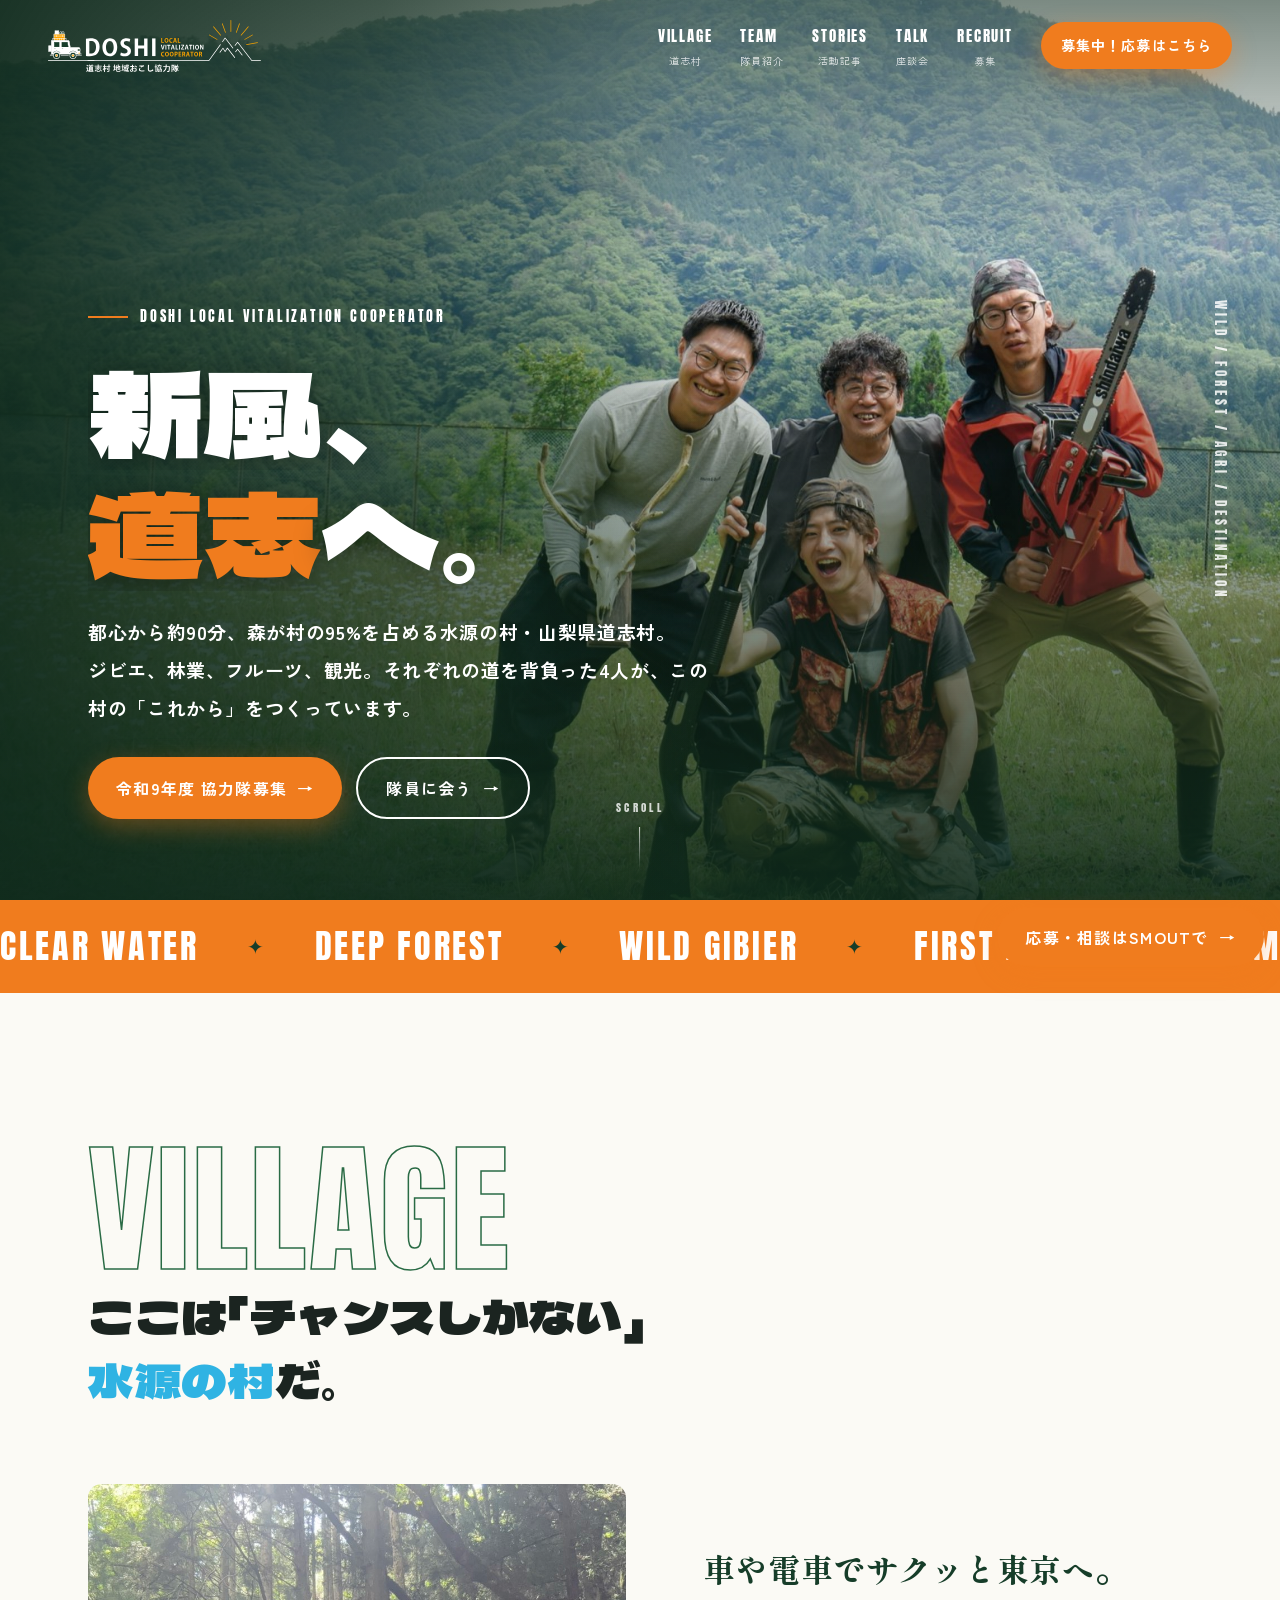
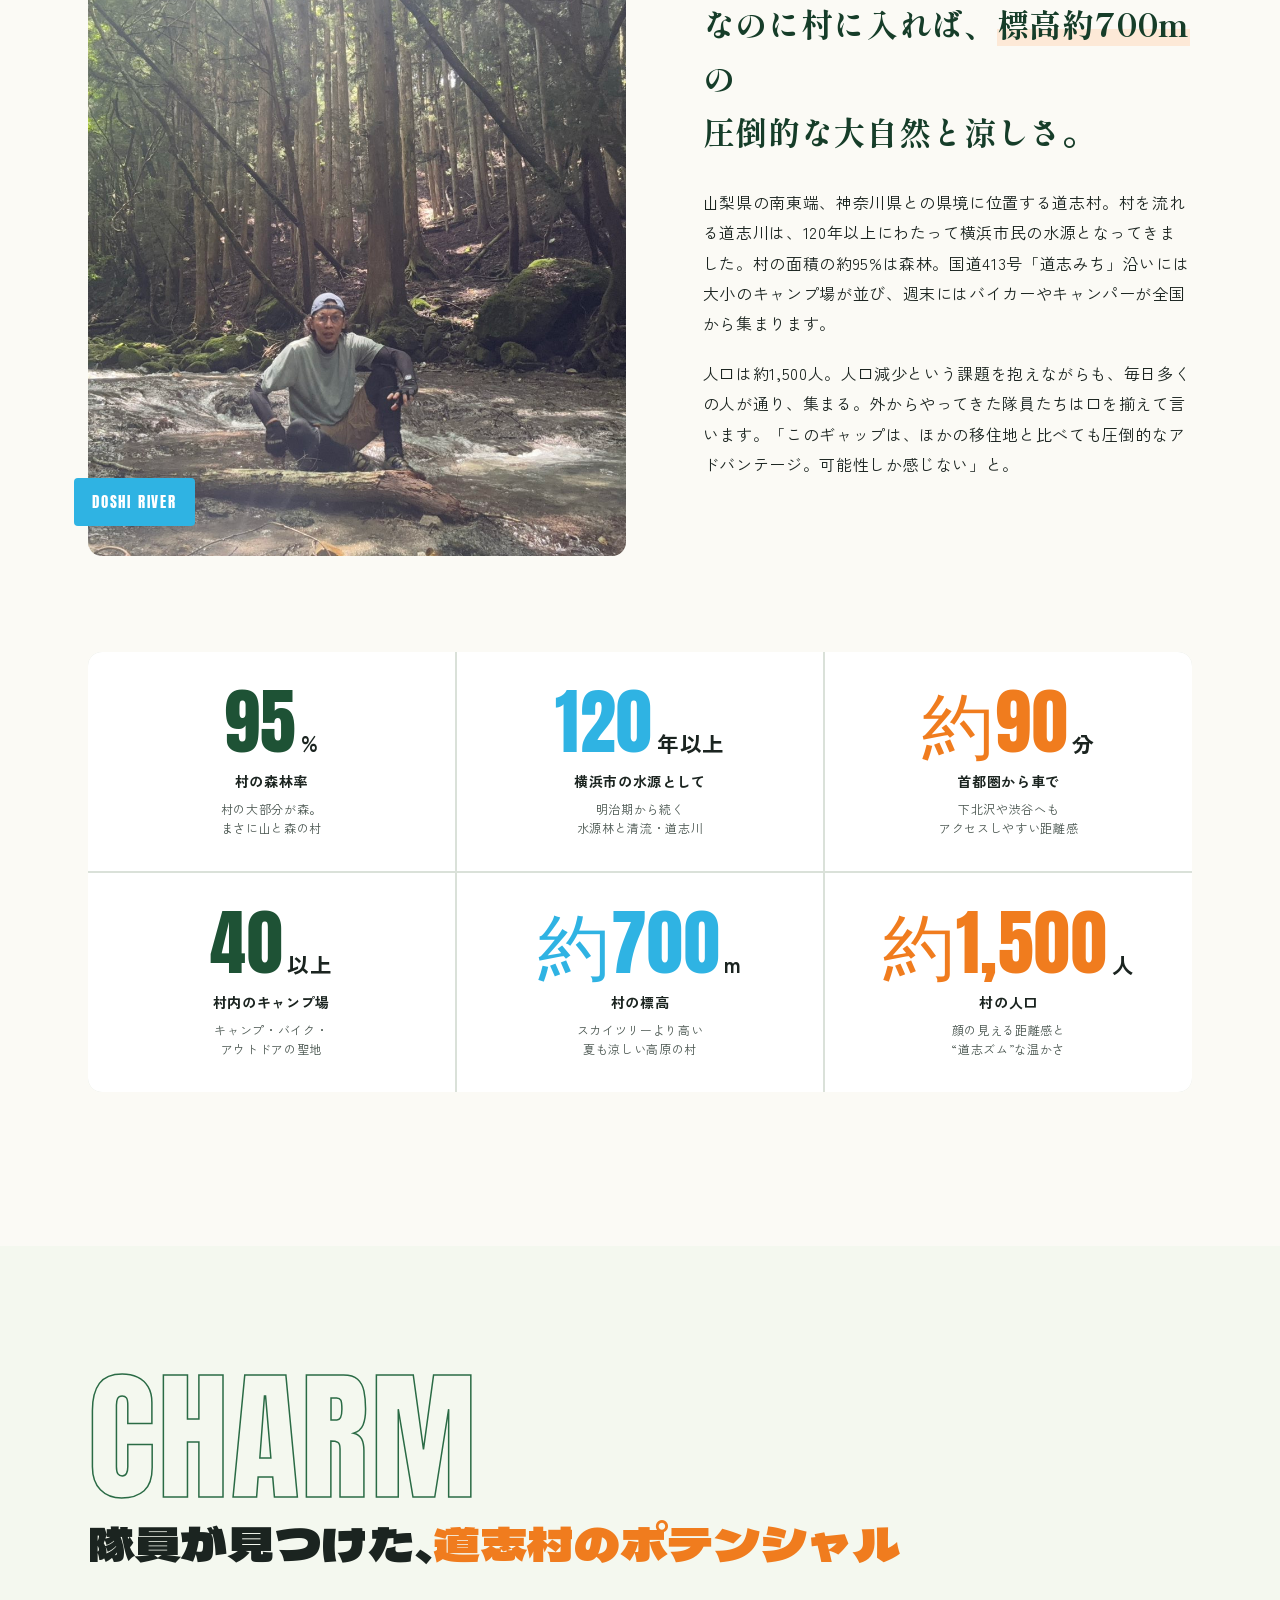
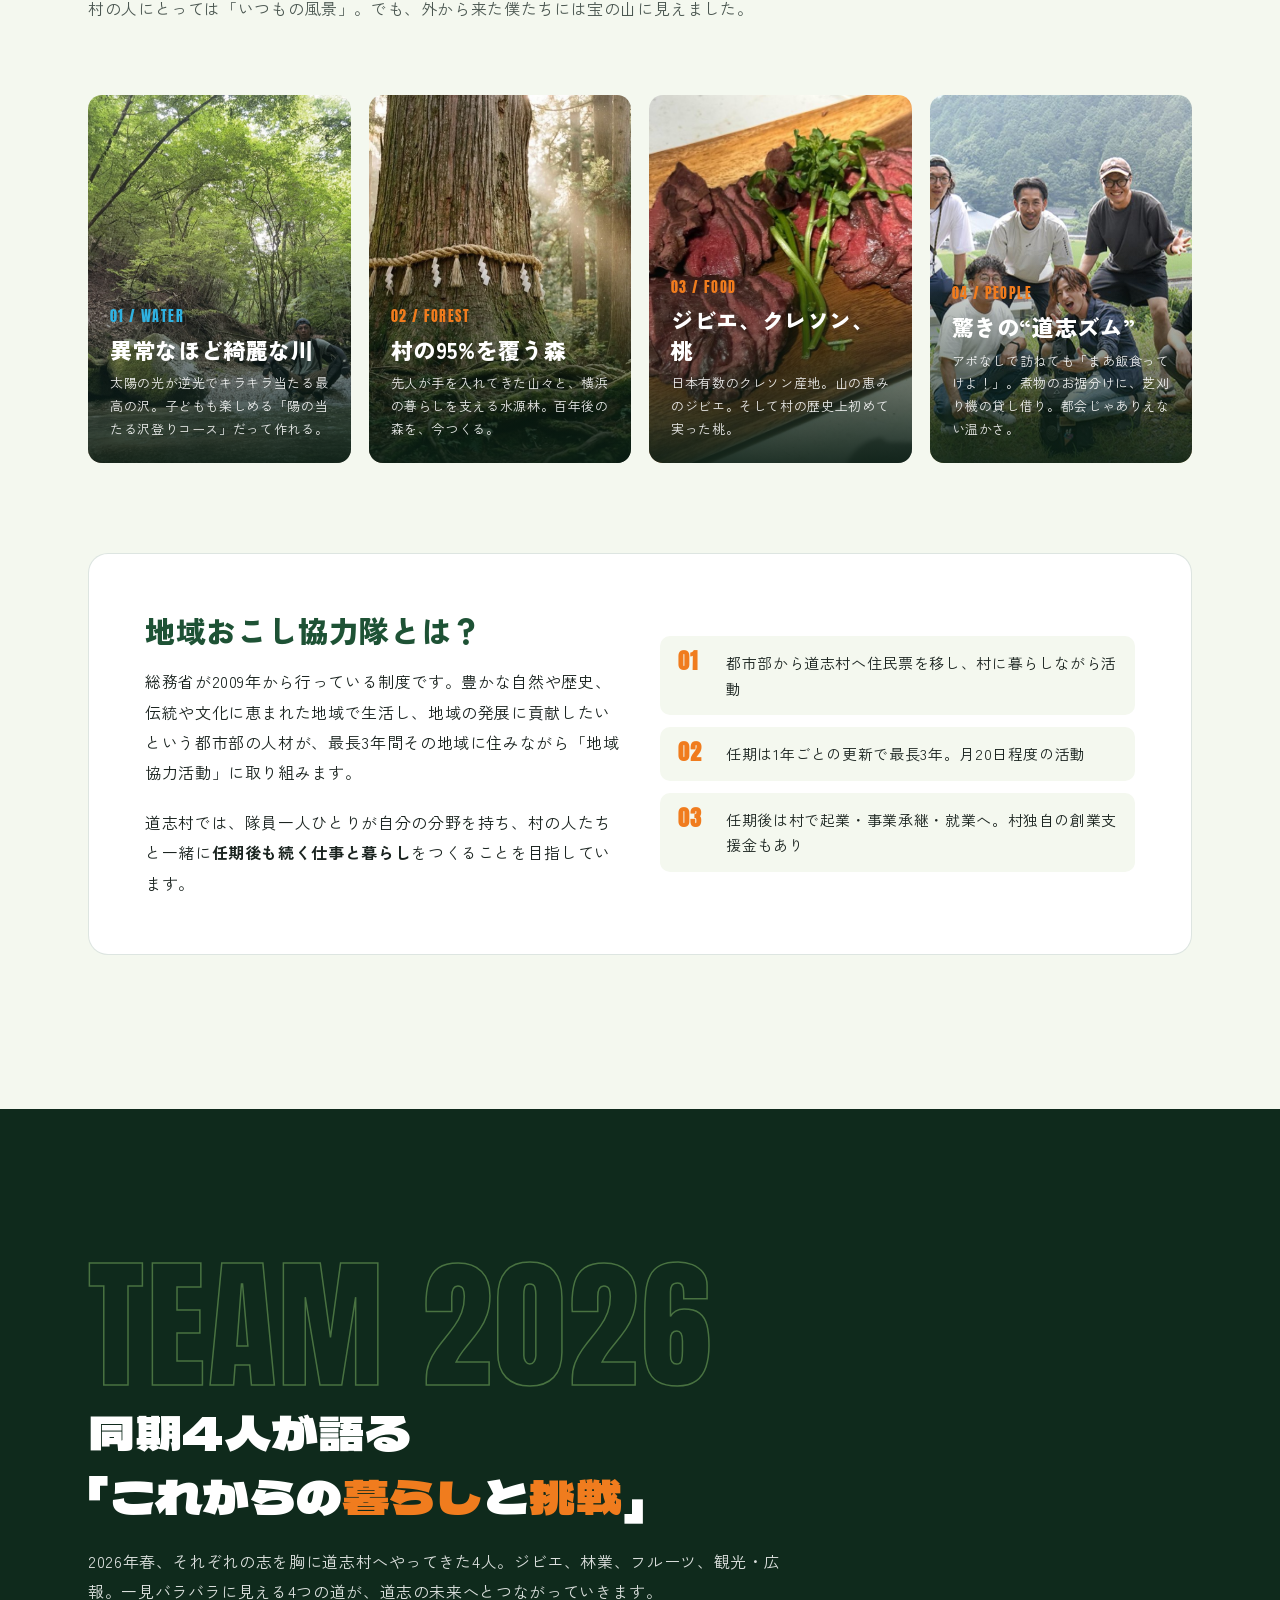
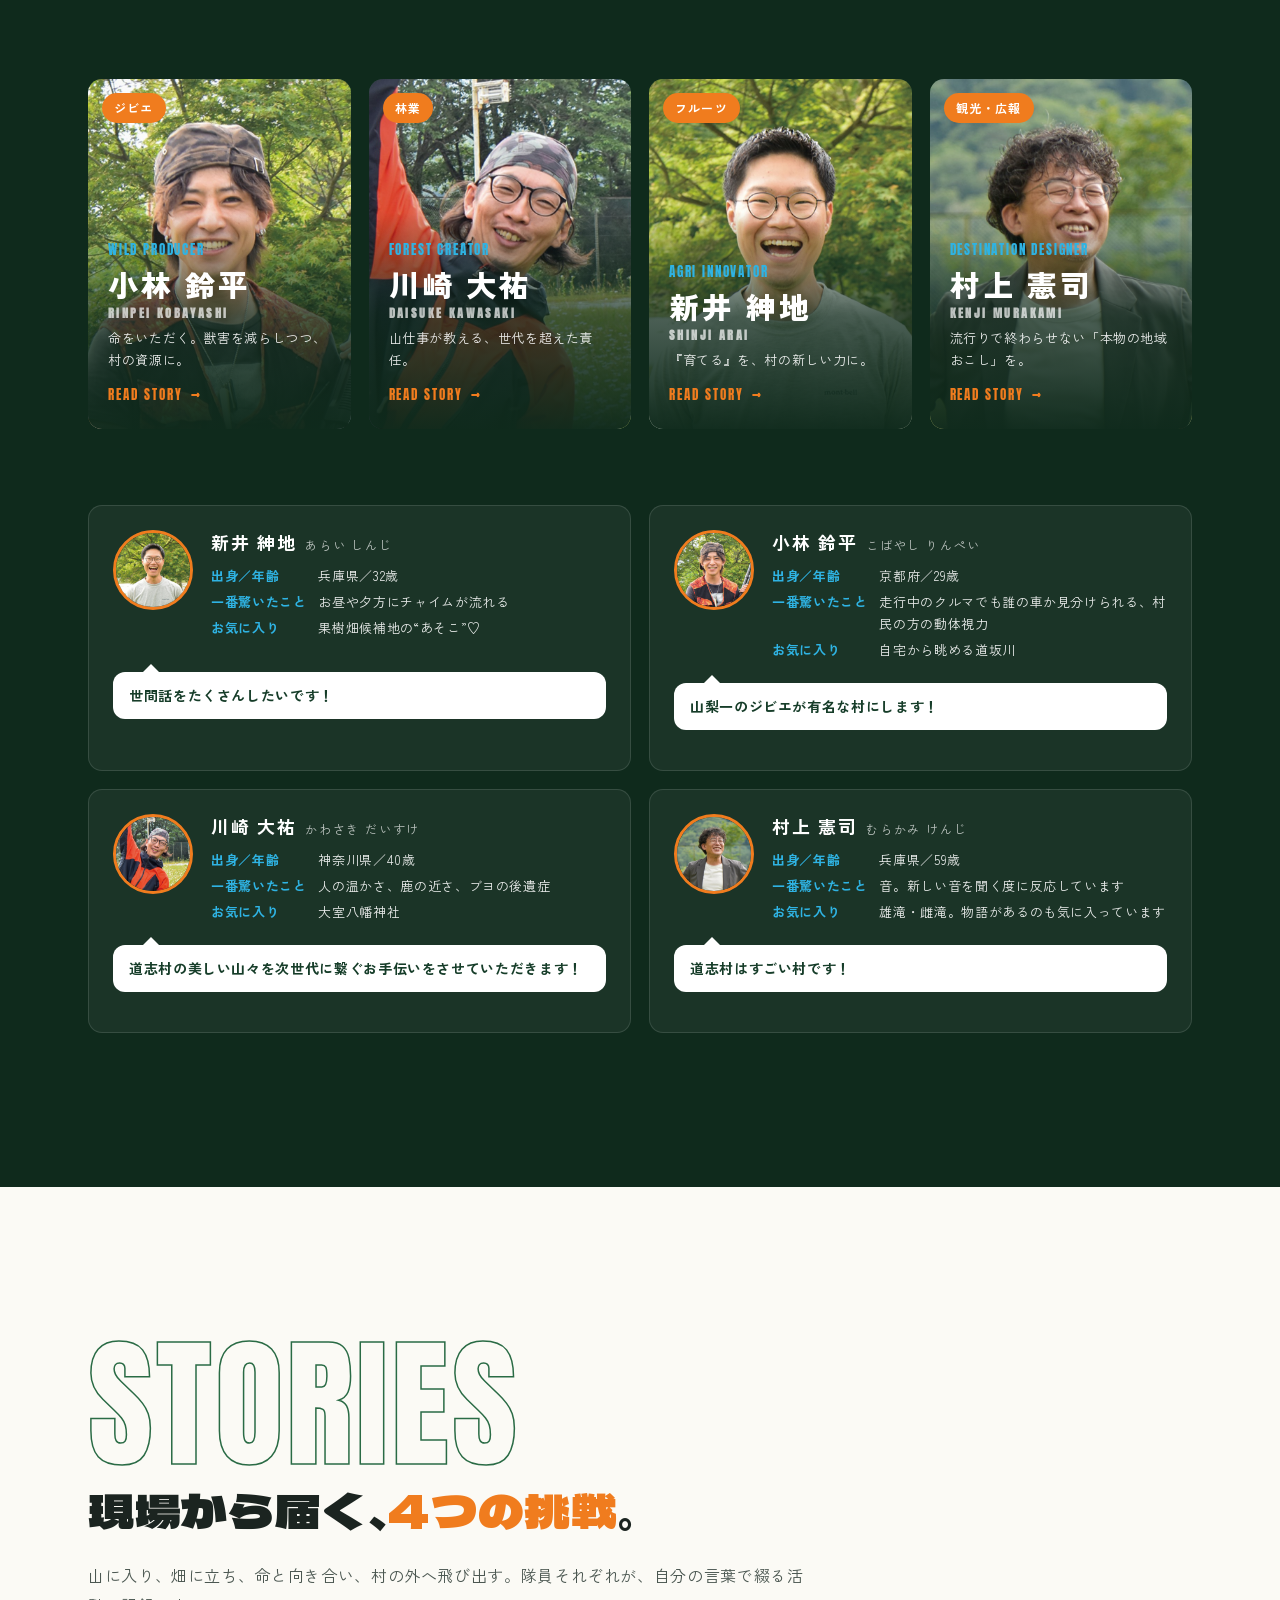
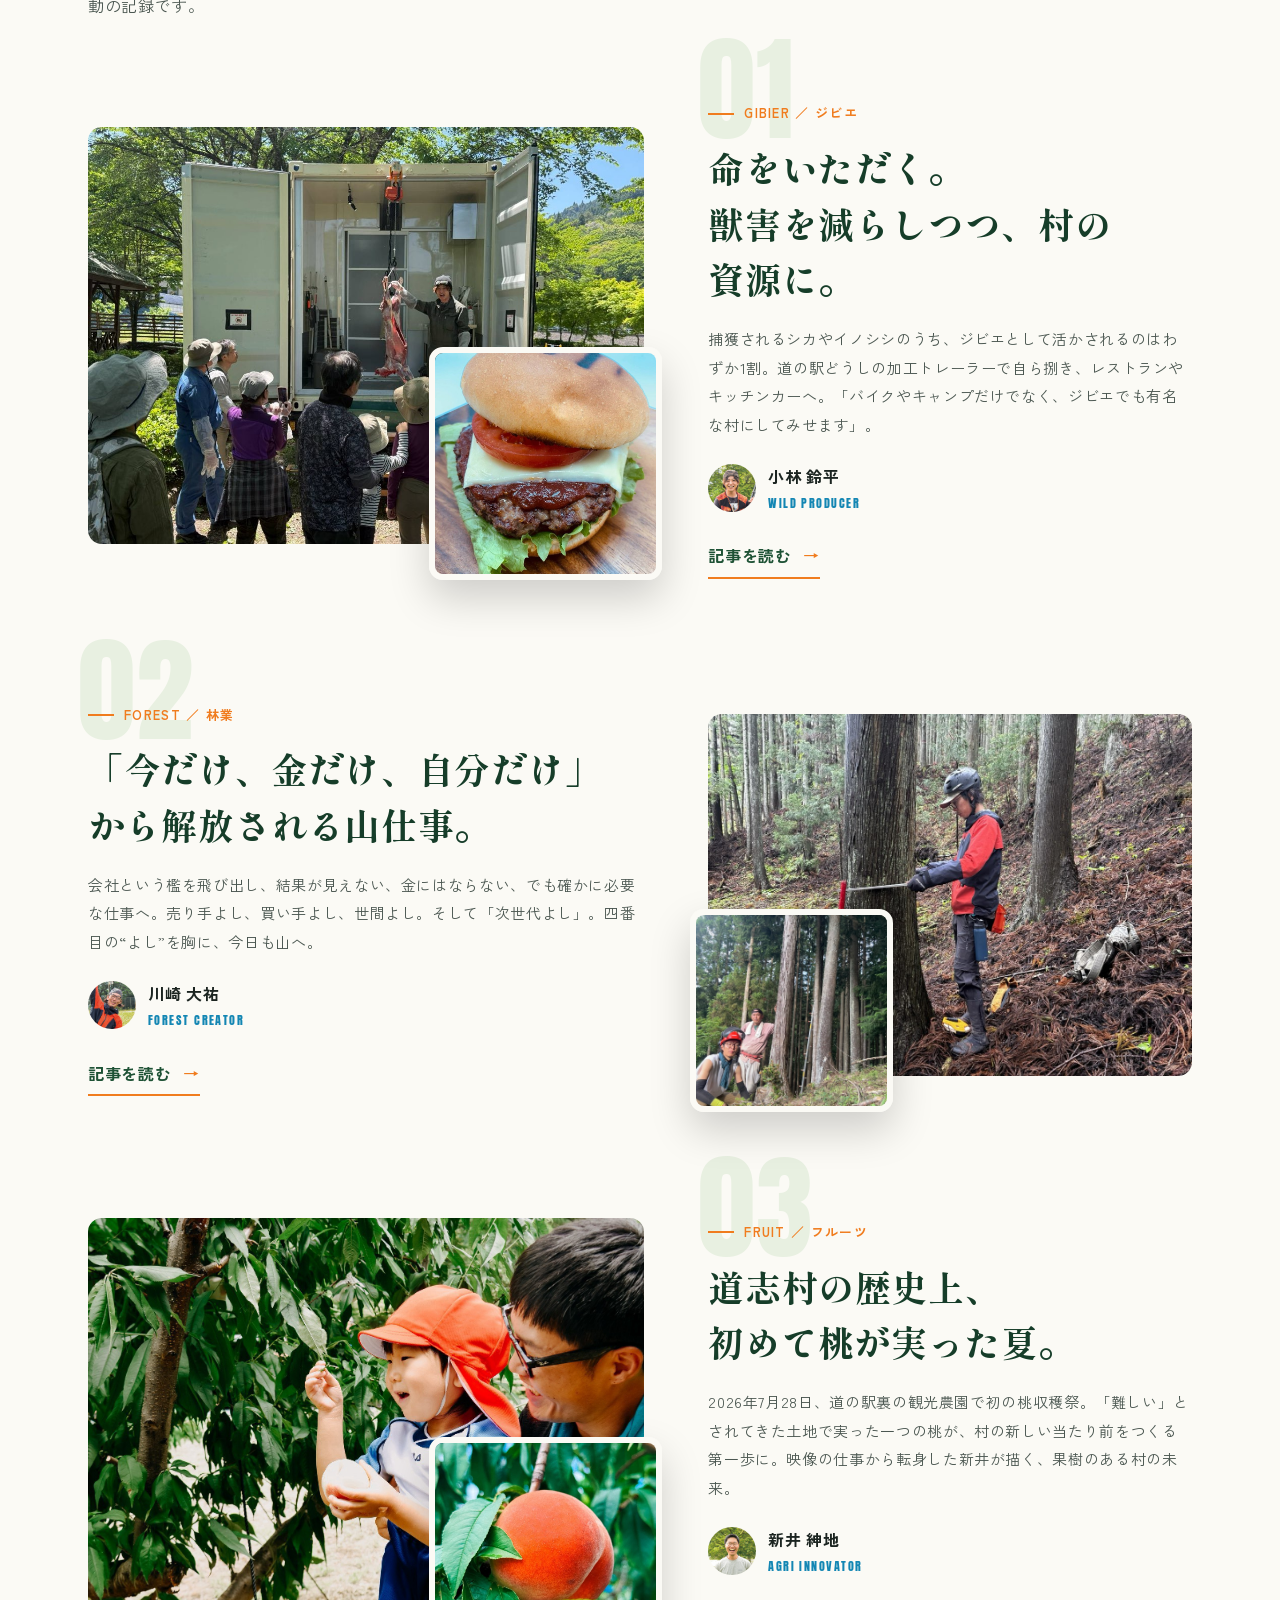
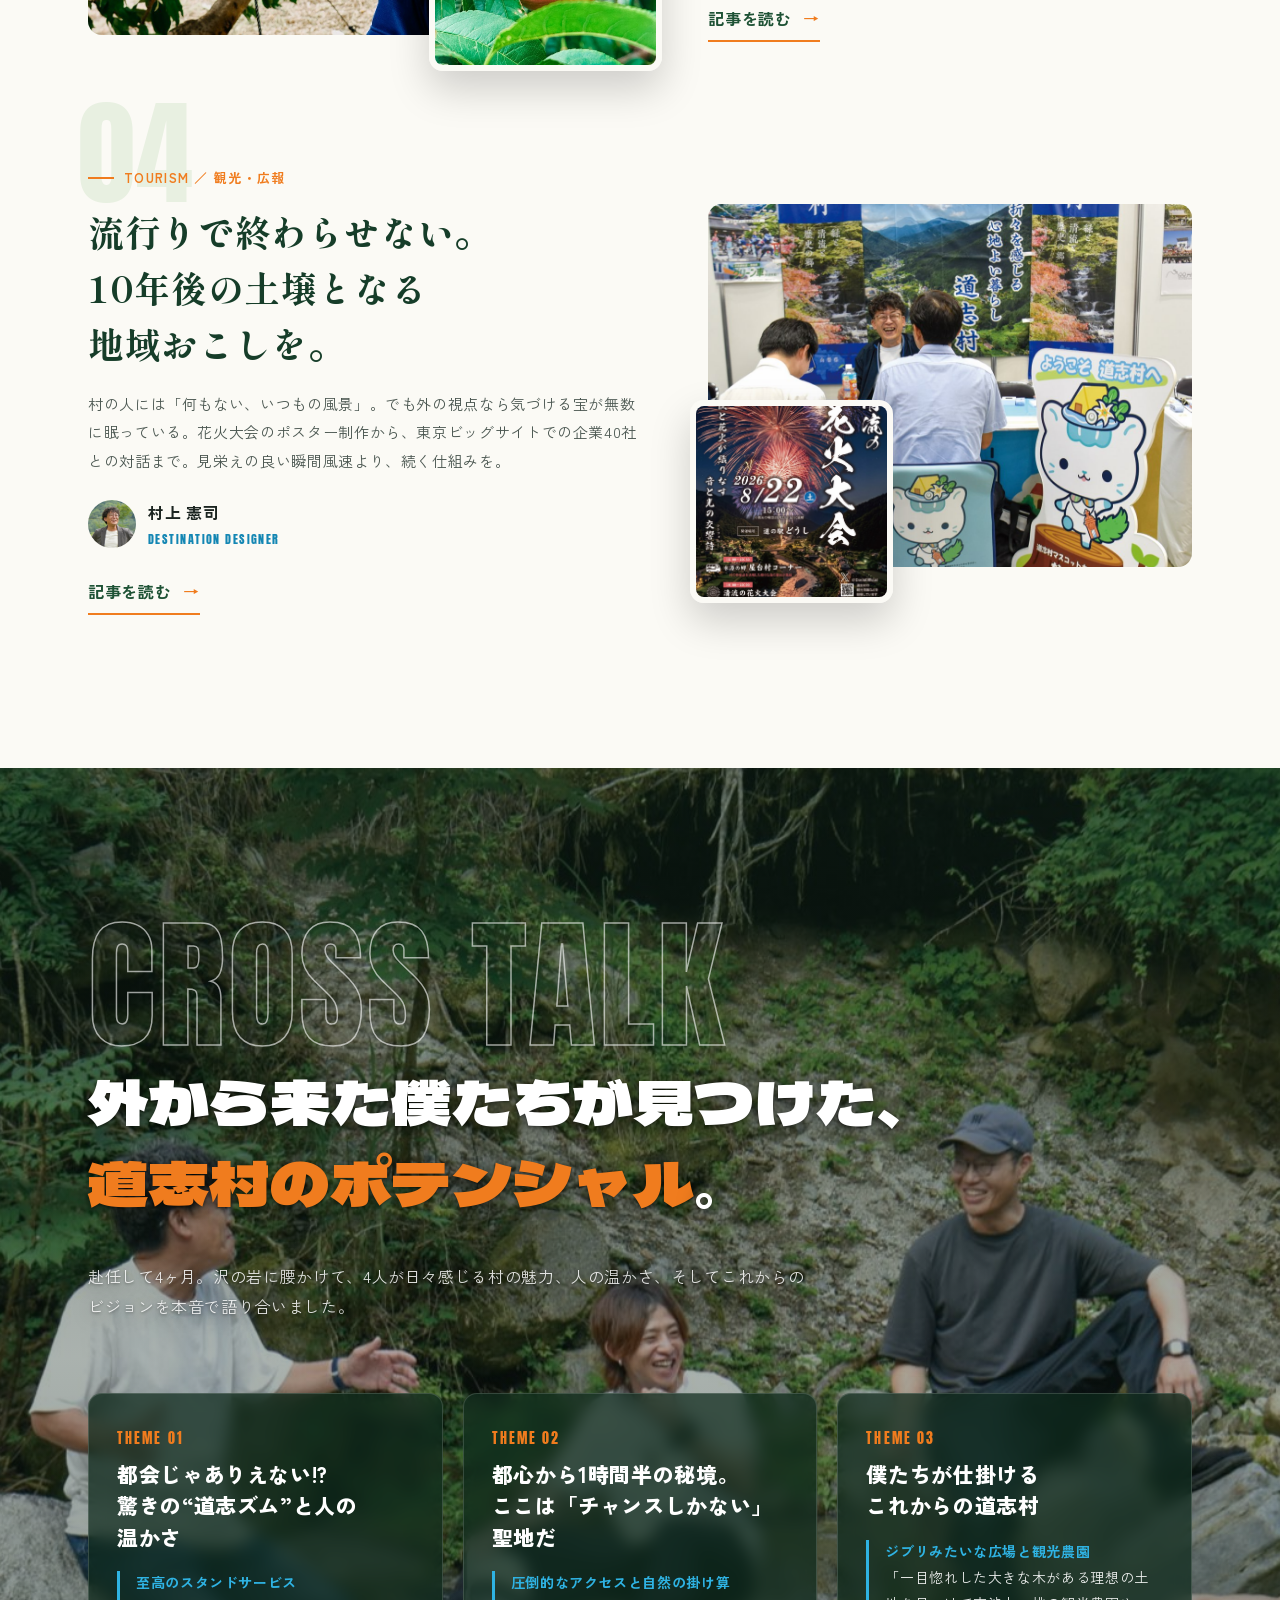
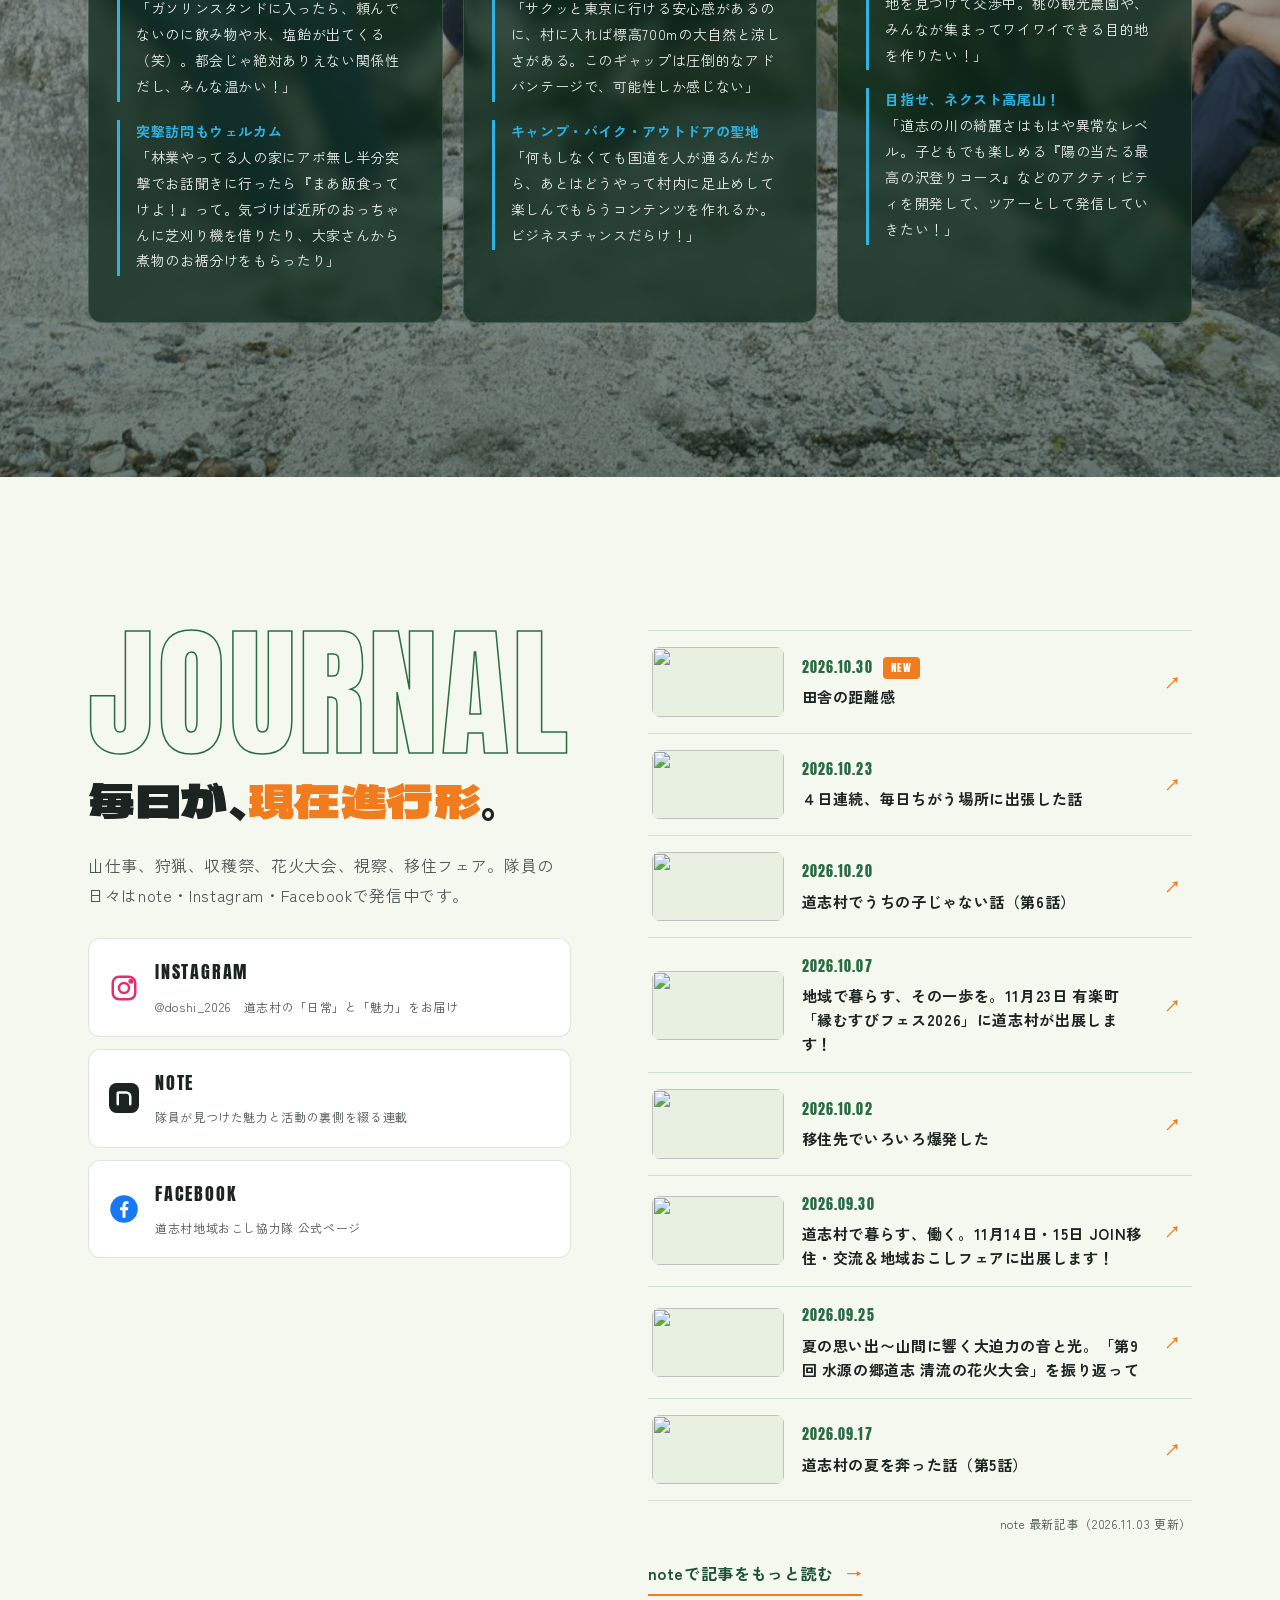
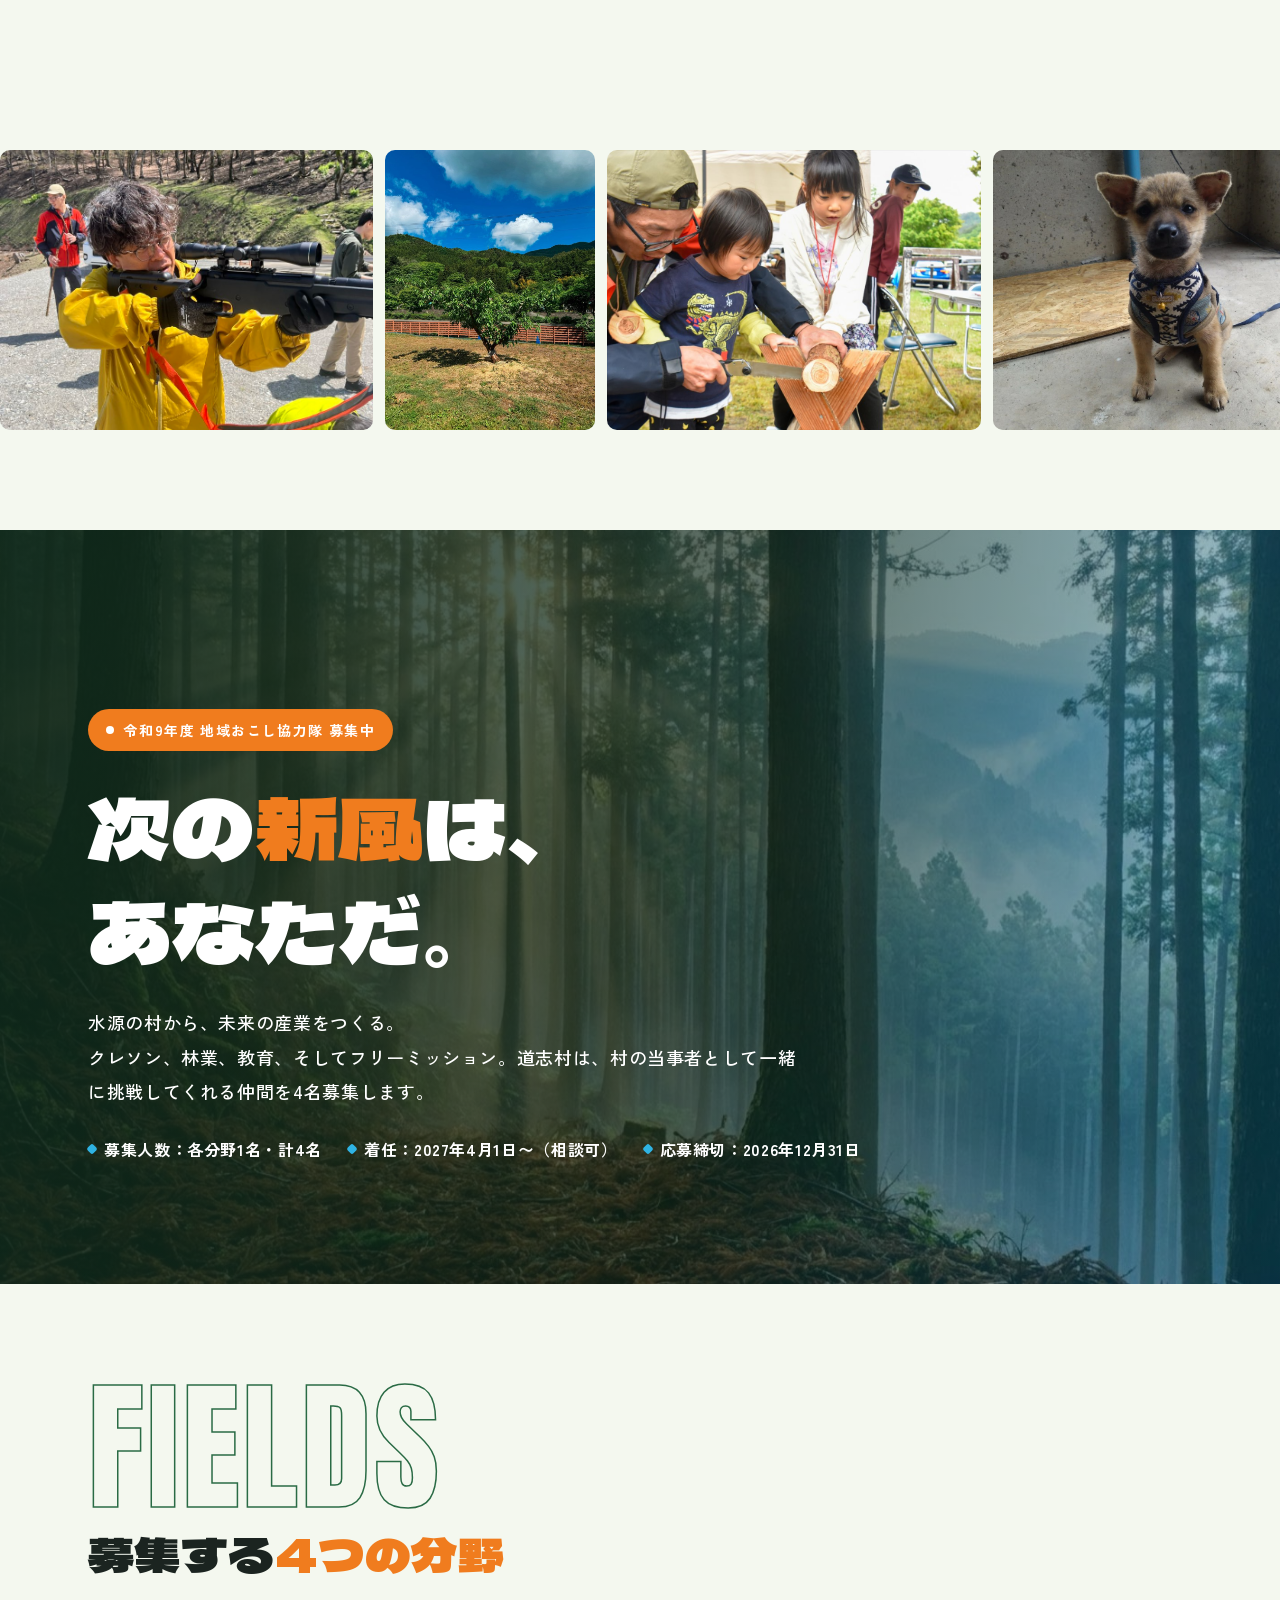
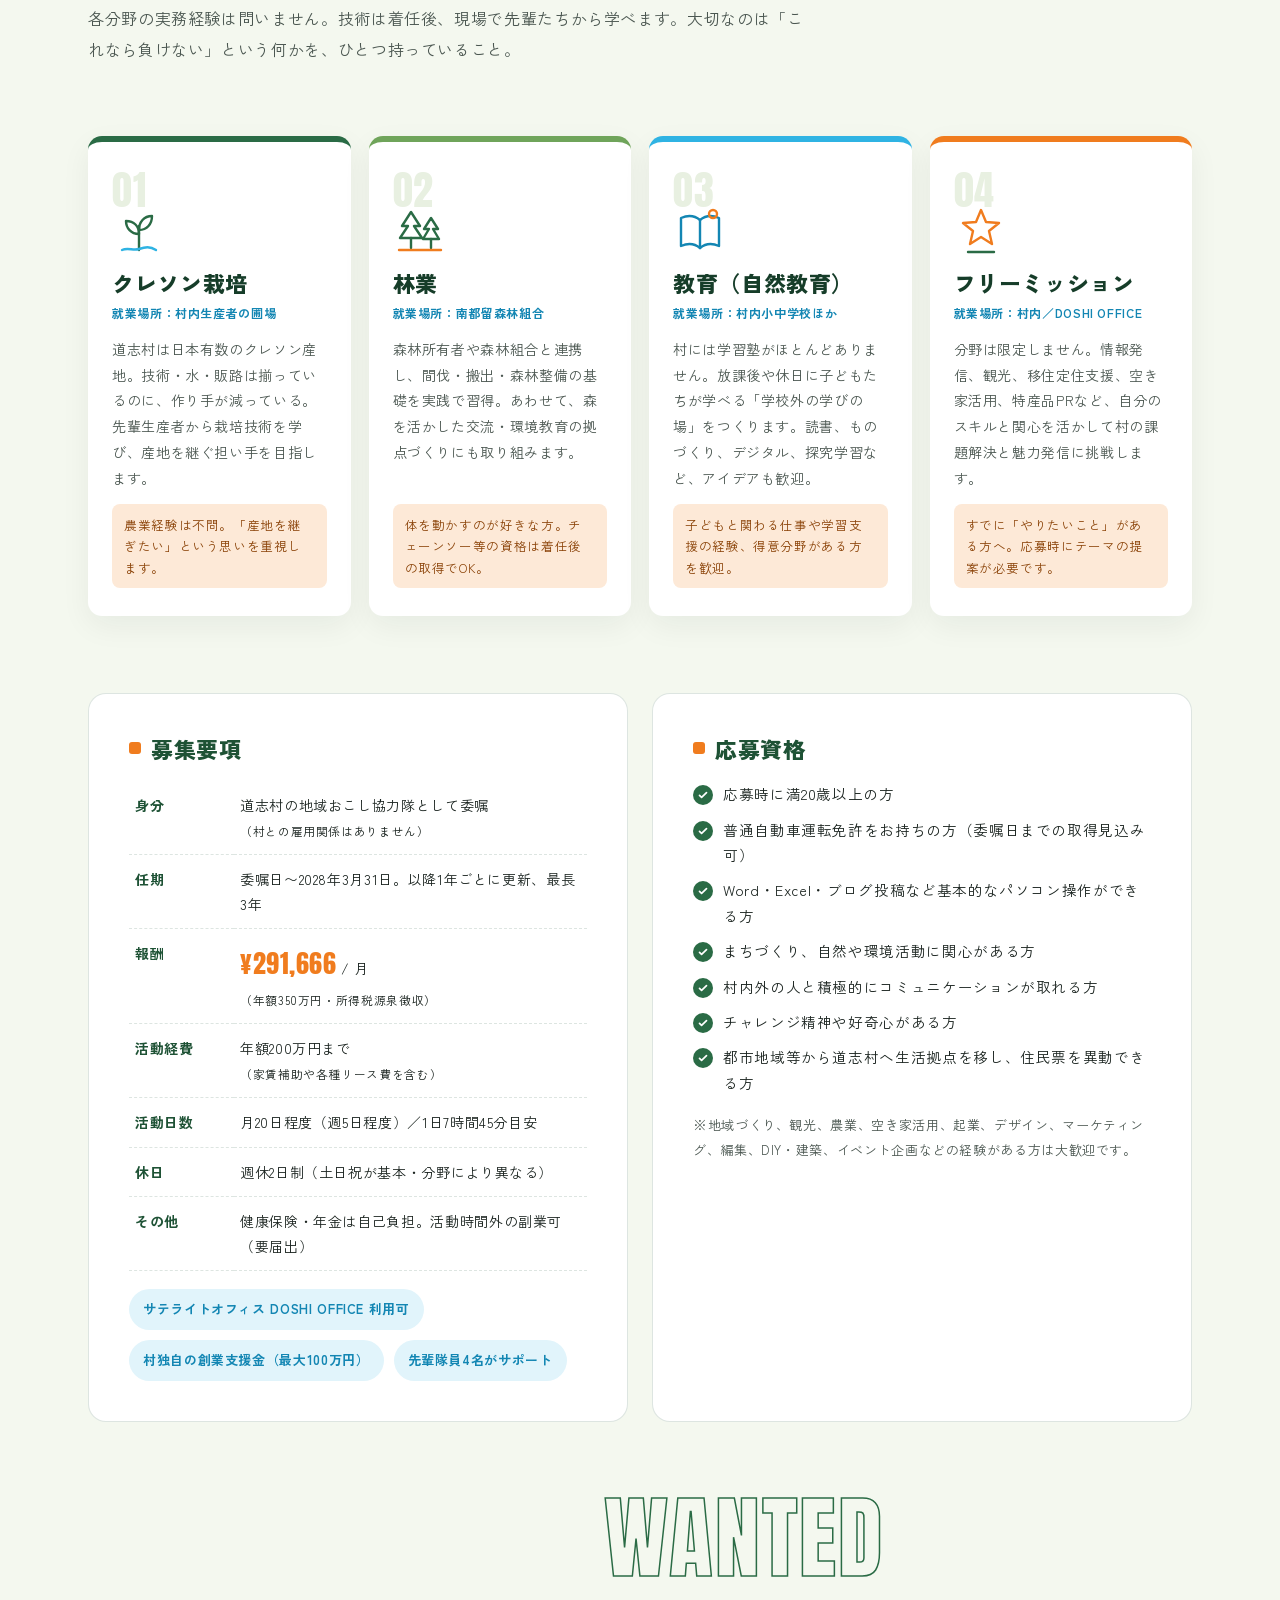
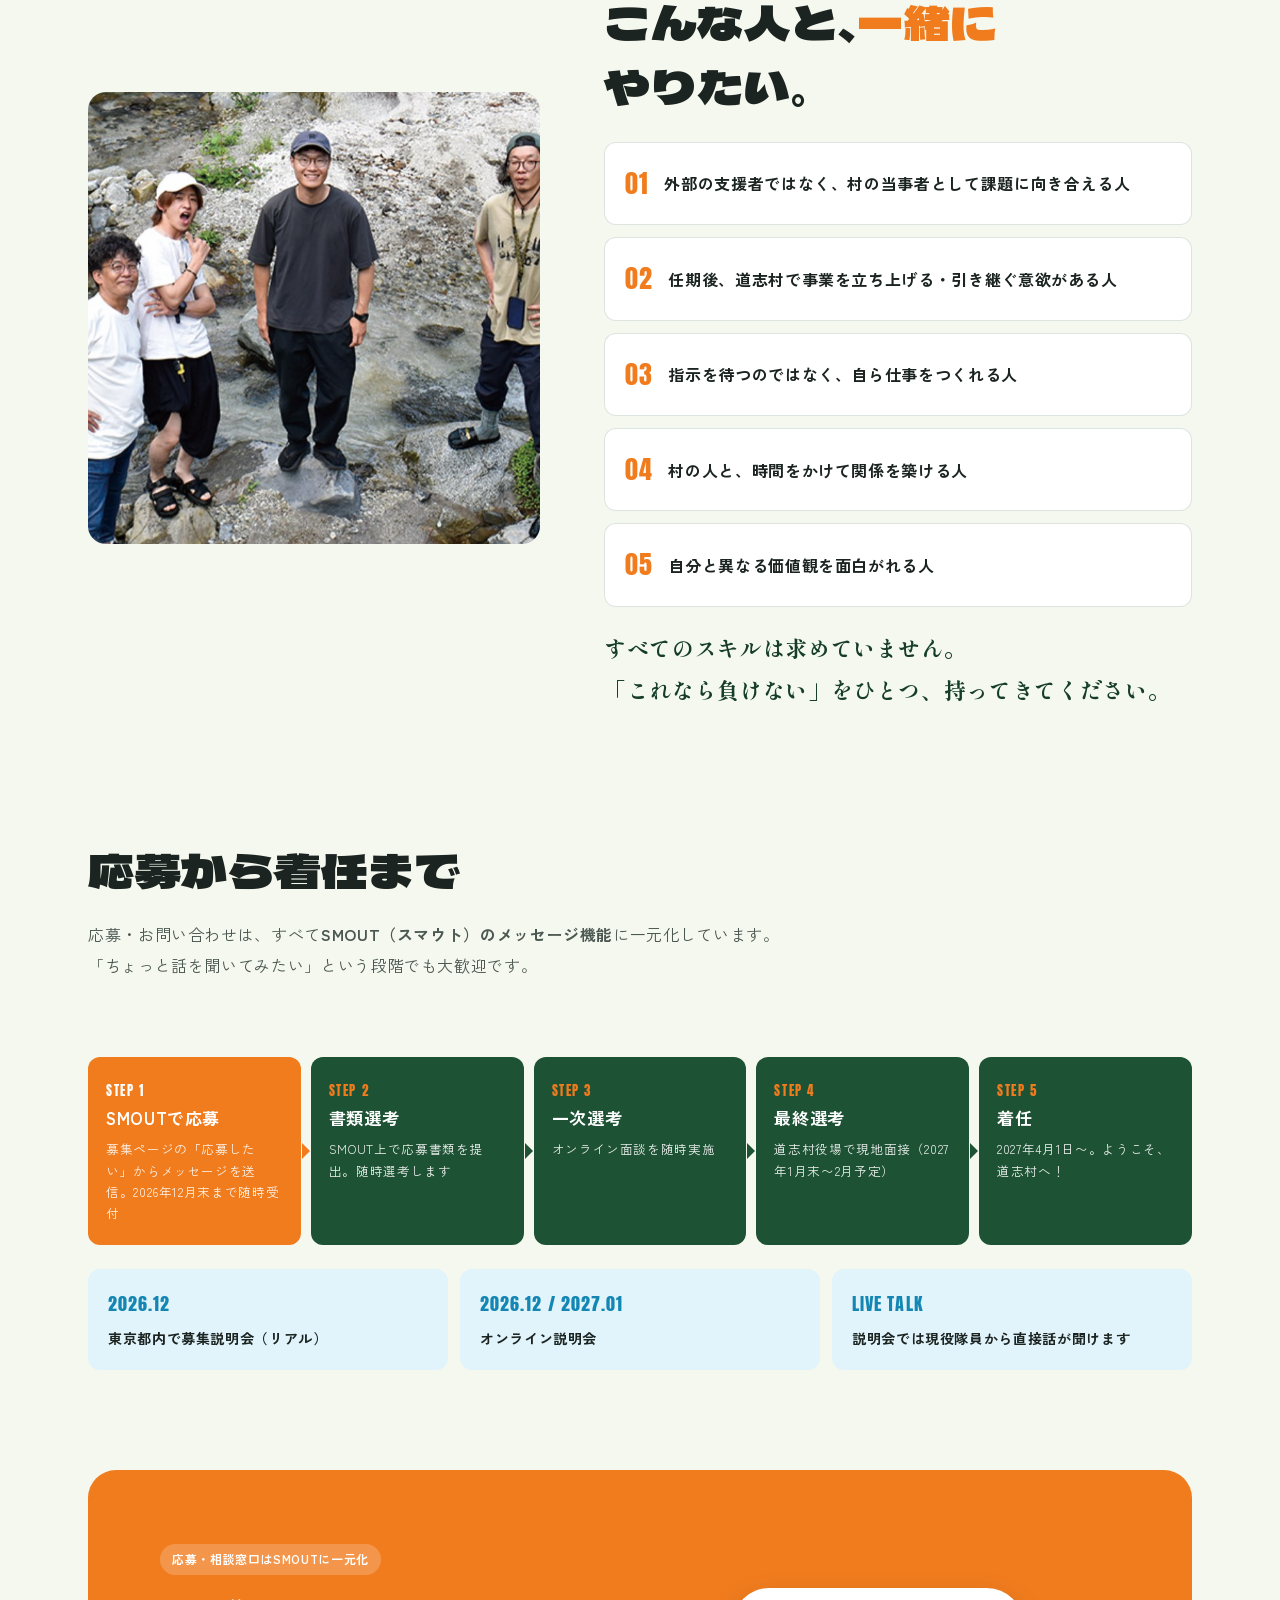
==== index.html @ ba656533 "スマホメニューの修正と写真を4枚に" ====
<!doctype html>
<html lang="ja">
<head>
<meta charset="utf-8">
<meta name="viewport" content="width=device-width, initial-scale=1">
<title>道志村 地域おこし協力隊｜新風、道志へ。</title>
<meta name="description" content="山梨県道志村 地域おこし協力隊の公式サイト。都心から約90分、森と清流の村で挑戦する現役隊員の活動と、令和9年度 地域おこし協力隊の募集情報をお届けします。">
<meta property="og:title" content="道志村 地域おこし協力隊｜新風、道志へ。">
<meta property="og:description" content="水源の村から、未来の産業をつくる。令和9年度 地域おこし協力隊 募集中。">
<meta property="og:image" content="assets/img/hero-team.jpg">
<meta property="og:type" content="website">
<link rel="icon" href="assets/img/favicon.svg" type="image/svg+xml">
<link rel="icon" href="assets/img/favicon-32.png" sizes="32x32" type="image/png">
<link rel="apple-touch-icon" href="assets/img/apple-touch-icon.png">
<link rel="preconnect" href="https://fonts.googleapis.com">
<link rel="preconnect" href="https://fonts.gstatic.com" crossorigin>
<link href="https://fonts.googleapis.com/css2?family=Anton&family=Dela+Gothic+One&family=Shippori+Mincho+B1:wght@700;800&family=Zen+Kaku+Gothic+New:wght@400;500;700;900&display=swap" rel="stylesheet">
<link rel="stylesheet" href="assets/css/style.css?v=25">
</head>
<body>

<header class="site-header">
  <a href="#top" class="logo" aria-label="道志村 地域おこし協力隊 トップへ">
    <img class="logo-img logo-white" src="assets/img/logo-white.svg" alt="DOSHI 道志村 地域おこし協力隊"><img class="logo-img logo-color" src="assets/img/logo.svg" alt="" aria-hidden="true">
  </a>
  <nav class="nav" aria-label="メインメニュー">
    <a class="nav-link" href="#village">VILLAGE<small>道志村</small></a>
    <a class="nav-link" href="#team">TEAM<small>隊員紹介</small></a>
    <a class="nav-link" href="#stories">STORIES<small>活動記事</small></a>
    <a class="nav-link" href="#talk">TALK<small>座談会</small></a>
    <a class="nav-link" href="#recruit">RECRUIT<small>募集</small></a>
    <a class="btn btn-orange btn-sm" href="https://smout.jp/plans/29653" target="_blank" rel="noopener">募集中！応募はこちら</a>
  </nav>
  <button class="nav-toggle" aria-label="メニューを開く" aria-expanded="false"><span></span><span></span><span></span></button>
</header>

<main id="top">

  <!-- HERO -->
  <section class="hero">
    <div class="hero-bg"><img src="assets/img/hero-team.jpg" alt="道志村の草原に立つ地域おこし協力隊の4人。シカの頭骨、銃、チェーンソーを手に笑顔でポーズ"></div>
    <div class="hero-inner">
      <p class="hero-eyebrow">DOSHI LOCAL VITALIZATION COOPERATOR</p>
      <h1 class="hero-title">
        <span class="line"><span>新風、</span></span>
        <span class="line"><span><span class="accent">道志</span>へ。</span></span>
      </h1>
      <p class="hero-lead">都心から約90分、森が村の95%を占める水源の村・山梨県道志村。<br>ジビエ、林業、フルーツ、観光。それぞれの道を背負った4人が、この村の「これから」をつくっています。</p>
      <div class="hero-actions">
        <a class="btn btn-orange" href="#recruit">令和9年度 協力隊募集 <span class="arrow">→</span></a>
        <a class="btn btn-ghost" href="#team">隊員に会う <span class="arrow">→</span></a>
      </div>
    </div>
    <p class="hero-roles">WILD / FOREST / AGRI / DESTINATION</p>
    <p class="hero-scroll">SCROLL</p>
  </section>

  <div class="marquee" aria-hidden="true">
    <div class="marquee-track">
      <span>CLEAR WATER</span><span>DEEP FOREST</span><span>WILD GIBIER</span><span>FIRST PEACH</span><span>CAMP &amp; RIDE</span><span>NEW WIND TO DOSHI</span>
      <span>CLEAR WATER</span><span>DEEP FOREST</span><span>WILD GIBIER</span><span>FIRST PEACH</span><span>CAMP &amp; RIDE</span><span>NEW WIND TO DOSHI</span>
    </div>
  </div>

  <!-- VILLAGE -->
  <section class="section" id="village">
    <div class="container">
      <div class="sec-head reveal">
        <span class="sec-label">VILLAGE</span>
        <h2 class="sec-title">ここは「チャンスしかない」<br><span class="blue">水源の村</span>だ。</h2>
      </div>

      <div class="concept">
        <div class="concept-photo reveal">
          <img loading="lazy" src="assets/img/kw-river.jpg" alt="苔むした岩と澄んだ沢の流れ。沢の中に座る隊員">
          <span class="tag">DOSHI RIVER</span>
        </div>
        <div class="concept-text reveal reveal-d1">
          <p class="big">車や電車でサクッと東京へ。<br>なのに村に入れば、<span class="hl">標高約700m</span>の<br>圧倒的な大自然と涼しさ。</p>
          <p>山梨県の南東端、神奈川県との県境に位置する道志村。村を流れる道志川は、120年以上にわたって横浜市民の水源となってきました。村の面積の約95%は森林。国道413号「道志みち」沿いには大小のキャンプ場が並び、週末にはバイカーやキャンパーが全国から集まります。</p>
          <p>人口は約1,500人。人口減少という課題を抱えながらも、毎日多くの人が通り、集まる。外からやってきた隊員たちは口を揃えて言います。「このギャップは、ほかの移住地と比べても圧倒的なアドバンテージ。可能性しか感じない」と。</p>
        </div>
      </div>

      <div class="numbers reveal">
        <div class="num"><div class="num-val"><span data-count="95">95</span><small>%</small></div><div class="num-label">村の森林率</div><div class="num-note">村の大部分が森。<br>まさに山と森の村</div></div>
        <div class="num"><div class="num-val blue"><span data-count="120">120</span><small>年以上</small></div><div class="num-label">横浜市の水源として</div><div class="num-note">明治期から続く<br>水源林と清流・道志川</div></div>
        <div class="num"><div class="num-val orange">約<span data-count="90">90</span><small>分</small></div><div class="num-label">首都圏から車で</div><div class="num-note">下北沢や渋谷へも<br>アクセスしやすい距離感</div></div>
        <div class="num"><div class="num-val"><span data-count="40">40</span><small>以上</small></div><div class="num-label">村内のキャンプ場</div><div class="num-note">キャンプ・バイク・<br>アウトドアの聖地</div></div>
        <div class="num"><div class="num-val blue">約<span data-count="700">700</span><small>m</small></div><div class="num-label">村の標高</div><div class="num-note">スカイツリーより高い<br>夏も涼しい高原の村</div></div>
        <div class="num"><div class="num-val orange">約<span data-count="1500">1,500</span><small>人</small></div><div class="num-label">村の人口</div><div class="num-note">顔の見える距離感と<br>“道志ズム”な温かさ</div></div>
      </div>
    </div>
  </section>

  <section class="section section-green" style="padding-top:0">
    <div class="container">
      <div class="sec-head reveal" style="padding-top:clamp(80px,10vw,130px)">
        <span class="sec-label">CHARM</span>
        <h2 class="sec-title">隊員が見つけた、<em>道志村のポテンシャル</em></h2>
        <p class="sec-desc">村の人にとっては「いつもの風景」。でも、外から来た僕たちには宝の山に見えました。</p>
      </div>
      <div class="charms">
        <article class="charm is-water reveal">
          <img loading="lazy" src="assets/img/nat-river.jpg" alt="森の中を流れる透明な沢">
          <div class="charm-body"><span class="charm-no">01 / WATER</span><h3>異常なほど綺麗な川</h3><p>太陽の光が逆光でキラキラ当たる最高の沢。子どもも楽しめる「陽の当たる沢登りコース」だって作れる。</p></div>
        </article>
        <article class="charm reveal reveal-d1">
          <img loading="lazy" src="assets/img/nat-cedar.jpg" alt="杉の大木が立ち並ぶ深い森">
          <div class="charm-body"><span class="charm-no">02 / FOREST</span><h3>村の95%を覆う森</h3><p>先人が手を入れてきた山々と、横浜の暮らしを支える水源林。百年後の森を、今つくる。</p></div>
        </article>
        <article class="charm reveal reveal-d2">
          <img loading="lazy" src="assets/img/kb-venison.jpg" alt="鹿肉のローストが盛られた皿">
          <div class="charm-body"><span class="charm-no">03 / FOOD</span><h3>ジビエ、クレソン、桃</h3><p>日本有数のクレソン産地。山の恵みのジビエ。そして村の歴史上初めて実った桃。</p></div>
        </article>
        <article class="charm reveal reveal-d3">
          <img loading="lazy" src="assets/img/team-field.jpg" alt="道志の田園風景を背に並ぶ協力隊と村の人たち">
          <div class="charm-body"><span class="charm-no">04 / PEOPLE</span><h3>驚きの“道志ズム”</h3><p>アポなしで訪ねても「まあ飯食ってけよ！」。煮物のお裾分けに、芝刈り機の貸し借り。都会じゃありえない温かさ。</p></div>
        </article>
      </div>

      <div class="about-program reveal">
        <div>
          <h3>地域おこし協力隊とは？</h3>
          <p>総務省が2009年から行っている制度です。豊かな自然や歴史、伝統や文化に恵まれた地域で生活し、地域の発展に貢献したいという都市部の人材が、最長3年間その地域に住みながら「地域協力活動」に取り組みます。</p>
          <p style="margin:0">道志村では、隊員一人ひとりが自分の分野を持ち、村の人たちと一緒に<b>任期後も続く仕事と暮らし</b>をつくることを目指しています。</p>
        </div>
        <ul>
          <li><b>01</b><span>都市部から道志村へ住民票を移し、村に暮らしながら活動</span></li>
          <li><b>02</b><span>任期は1年ごとの更新で最長3年。月20日程度の活動</span></li>
          <li><b>03</b><span>任期後は村で起業・事業承継・就業へ。村独自の創業支援金もあり</span></li>
        </ul>
      </div>
    </div>
  </section>

  <!-- TEAM -->
  <section class="section team-section" id="team">
    <div class="container">
      <div class="sec-head reveal">
        <span class="sec-label">TEAM 2026</span>
        <h2 class="sec-title">同期4人が語る<br>「これからの<em>暮らし</em>と<em>挑戦</em>」</h2>
        <p class="sec-desc">2026年春、それぞれの志を胸に道志村へやってきた4人。ジビエ、林業、フルーツ、観光・広報。一見バラバラに見える4つの道が、道志の未来へとつながっていきます。</p>
      </div>

      <div class="team-grid">
        <a class="member reveal" href="stories/kobayashi.html">
          <div class="member-photo"><img loading="lazy" src="assets/img/p-kobayashi.jpg" alt="小林鈴平。迷彩のベストを着て猟銃を持ち笑顔を見せる"></div>
          <span class="member-field">ジビエ</span>
          <div class="member-info">
            <div class="member-role">WILD PRODUCER</div>
            <h3 class="member-name">小林 鈴平<small>RINPEI KOBAYASHI</small></h3>
            <p class="member-catch">命をいただく。獣害を減らしつつ、村の資源に。</p>
            <span class="member-more">READ STORY</span>
          </div>
        </a>
        <a class="member reveal reveal-d1" href="stories/kawasaki.html">
          <div class="member-photo"><img loading="lazy" src="assets/img/p-kawasaki.jpg" alt="川崎大祐。赤い作業着でチェーンソーを構える"></div>
          <span class="member-field">林業</span>
          <div class="member-info">
            <div class="member-role">FOREST CREATOR</div>
            <h3 class="member-name">川崎 大祐<small>DAISUKE KAWASAKI</small></h3>
            <p class="member-catch">山仕事が教える、世代を超えた責任。</p>
            <span class="member-more">READ STORY</span>
          </div>
        </a>
        <a class="member reveal reveal-d2" href="stories/arai.html">
          <div class="member-photo"><img loading="lazy" src="assets/img/p-arai.jpg" alt="新井紳地。シカの頭骨を手に笑う"></div>
          <span class="member-field">フルーツ</span>
          <div class="member-info">
            <div class="member-role">AGRI INNOVATOR</div>
            <h3 class="member-name">新井 紳地<small>SHINJI ARAI</small></h3>
            <p class="member-catch">『育てる』を、村の新しい力に。</p>
            <span class="member-more">READ STORY</span>
          </div>
        </a>
        <a class="member reveal reveal-d3" href="stories/murakami.html">
          <div class="member-photo"><img loading="lazy" src="assets/img/p-murakami.jpg" alt="村上憲司。ジャケット姿で笑顔を見せる"></div>
          <span class="member-field">観光・広報</span>
          <div class="member-info">
            <div class="member-role">DESTINATION DESIGNER</div>
            <h3 class="member-name">村上 憲司<small>KENJI MURAKAMI</small></h3>
            <p class="member-catch">流行りで終わらせない「本物の地域おこし」を。</p>
            <span class="member-more">READ STORY</span>
          </div>
        </a>
      </div>

      <div class="profiles">
        <div class="profile-card reveal">
          <img loading="lazy" src="assets/img/p-arai.jpg" alt="">
          <div>
            <h4>新井 紳地<span>あらい しんじ</span></h4>
            <dl><dt>出身／年齢</dt><dd>兵庫県／32歳</dd><dt>一番驚いたこと</dt><dd>お昼や夕方にチャイムが流れる</dd><dt>お気に入り</dt><dd>果樹畑候補地の“あそこ”♡</dd></dl>
          </div>
          <p class="bubble">世間話をたくさんしたいです！</p>
        </div>
        <div class="profile-card reveal reveal-d1">
          <img loading="lazy" src="assets/img/p-kobayashi.jpg" alt="">
          <div>
            <h4>小林 鈴平<span>こばやし りんぺい</span></h4>
            <dl><dt>出身／年齢</dt><dd>京都府／29歳</dd><dt>一番驚いたこと</dt><dd>走行中のクルマでも誰の車か見分けられる、村民の方の動体視力</dd><dt>お気に入り</dt><dd>自宅から眺める道坂川</dd></dl>
          </div>
          <p class="bubble">山梨一のジビエが有名な村にします！</p>
        </div>
        <div class="profile-card reveal">
          <img loading="lazy" src="assets/img/p-kawasaki.jpg" alt="">
          <div>
            <h4>川崎 大祐<span>かわさき だいすけ</span></h4>
            <dl><dt>出身／年齢</dt><dd>神奈川県／40歳</dd><dt>一番驚いたこと</dt><dd>人の温かさ、鹿の近さ、ブヨの後遺症</dd><dt>お気に入り</dt><dd>大室八幡神社</dd></dl>
          </div>
          <p class="bubble">道志村の美しい山々を次世代に繋ぐお手伝いをさせていただきます！</p>
        </div>
        <div class="profile-card reveal reveal-d1">
          <img loading="lazy" src="assets/img/p-murakami.jpg" alt="">
          <div>
            <h4>村上 憲司<span>むらかみ けんじ</span></h4>
            <dl><dt>出身／年齢</dt><dd>兵庫県／59歳</dd><dt>一番驚いたこと</dt><dd>音。新しい音を聞く度に反応しています</dd><dt>お気に入り</dt><dd>雄滝・雌滝。物語があるのも気に入っています</dd></dl>
          </div>
          <p class="bubble">道志村はすごい村です！</p>
        </div>
      </div>
    </div>
  </section>

  <!-- STORIES -->
  <section class="section" id="stories">
    <div class="container">
      <div class="sec-head reveal">
        <span class="sec-label">STORIES</span>
        <h2 class="sec-title">現場から届く、<em>4つの挑戦</em>。</h2>
        <p class="sec-desc">山に入り、畑に立ち、命と向き合い、村の外へ飛び出す。隊員それぞれが、自分の言葉で綴る活動の記録です。</p>
      </div>

      <div class="stories">
        <article class="story">
          <div class="story-visual reveal">
            <img loading="lazy" class="main" src="assets/img/kb-tour.jpg" alt="道の駅の加工トレーラー前で行われた狩猟体験会。多くの参加者が見学している">
            <img loading="lazy" class="sub" src="assets/img/kb-burger.jpg" alt="鹿肉のハンバーガー">
          </div>
          <div class="story-text reveal reveal-d1">
            <span class="story-no">01</span>
            <span class="story-kicker">GIBIER ／ ジビエ</span>
            <h3 class="story-title">命をいただく。<br>獣害を減らしつつ、村の資源に。</h3>
            <p>捕獲されるシカやイノシシのうち、ジビエとして活かされるのはわずか1割。道の駅どうしの加工トレーラーで自ら捌き、レストランやキッチンカーへ。「バイクやキャンプだけでなく、ジビエでも有名な村にしてみせます」。</p>
            <div class="story-by"><img loading="lazy" src="assets/img/p-kobayashi.jpg" alt=""><div>小林 鈴平<small>WILD PRODUCER</small></div></div>
            <a class="link-arrow" href="stories/kobayashi.html">記事を読む</a>
          </div>
        </article>

        <article class="story">
          <div class="story-visual reveal">
            <img loading="lazy" class="main" src="assets/img/kw-measure.jpg" alt="杉の木の直径を測る川崎">
            <img loading="lazy" class="sub" src="assets/img/kw-climb.jpg" alt="杉林の中で大木の横に立つ林業の先輩">
          </div>
          <div class="story-text reveal reveal-d1">
            <span class="story-no">02</span>
            <span class="story-kicker">FOREST ／ 林業</span>
            <h3 class="story-title">「今だけ、金だけ、自分だけ」<br>から解放される山仕事。</h3>
            <p>会社という檻を飛び出し、結果が見えない、金にはならない、でも確かに必要な仕事へ。売り手よし、買い手よし、世間よし。そして「次世代よし」。四番目の“よし”を胸に、今日も山へ。</p>
            <div class="story-by"><img loading="lazy" src="assets/img/p-kawasaki.jpg" alt=""><div>川崎 大祐<small>FOREST CREATOR</small></div></div>
            <a class="link-arrow" href="stories/kawasaki.html">記事を読む</a>
          </div>
        </article>

        <article class="story">
          <div class="story-visual reveal">
            <img loading="lazy" class="main" src="assets/img/ar-kid.jpg" alt="桃の収穫祭で、子どもと一緒に桃を収穫する新井">
            <img loading="lazy" class="sub" src="assets/img/ar-peach.jpg" alt="枝に実った桃">
          </div>
          <div class="story-text reveal reveal-d1">
            <span class="story-no">03</span>
            <span class="story-kicker">FRUIT ／ フルーツ</span>
            <h3 class="story-title">道志村の歴史上、<br>初めて桃が実った夏。</h3>
            <p>2026年7月28日、道の駅裏の観光農園で初の桃収穫祭。「難しい」とされてきた土地で実った一つの桃が、村の新しい当たり前をつくる第一歩に。映像の仕事から転身した新井が描く、果樹のある村の未来。</p>
            <div class="story-by"><img loading="lazy" src="assets/img/p-arai.jpg" alt=""><div>新井 紳地<small>AGRI INNOVATOR</small></div></div>
            <a class="link-arrow" href="stories/arai.html">記事を読む</a>
          </div>
        </article>

        <article class="story">
          <div class="story-visual reveal">
            <img loading="lazy" class="main" src="assets/img/mk-booth.jpg" alt="東京ビッグサイトの官民MEET東京で道志村ブースに立つ村上">
            <img loading="lazy" class="sub" src="assets/img/mk-poster.jpg" alt="清流の花火大会ポスター">
          </div>
          <div class="story-text reveal reveal-d1">
            <span class="story-no">04</span>
            <span class="story-kicker">TOURISM ／ 観光・広報</span>
            <h3 class="story-title">流行りで終わらせない。<br>10年後の土壌となる地域おこしを。</h3>
            <p>村の人には「何もない、いつもの風景」。でも外の視点なら気づける宝が無数に眠っている。花火大会のポスター制作から、東京ビッグサイトでの企業40社との対話まで。見栄えの良い瞬間風速より、続く仕組みを。</p>
            <div class="story-by"><img loading="lazy" src="assets/img/p-murakami.jpg" alt=""><div>村上 憲司<small>DESTINATION DESIGNER</small></div></div>
            <a class="link-arrow" href="stories/murakami.html">記事を読む</a>
          </div>
        </article>
      </div>
    </div>
  </section>

  <!-- TALK -->
  <section class="section talk" id="talk">
    <div class="talk-bg"><img loading="lazy" src="assets/img/talk-river.jpg" alt=""></div>
    <div class="container">
      <div class="sec-head reveal">
        <span class="sec-label">CROSS TALK</span>
        <p class="talk-big">外から来た僕たちが見つけた、<br><em>道志村のポテンシャル</em>。</p>
        <p class="sec-desc">赴任して4ヶ月。沢の岩に腰かけて、4人が日々感じる村の魅力、人の温かさ、そしてこれからのビジョンを本音で語り合いました。</p>
      </div>
      <div class="talk-cols">
        <div class="talk-col reveal">
          <span class="theme">THEME 01</span>
          <h3>都会じゃありえない!?<br>驚きの“道志ズム”と人の温かさ</h3>
          <div class="quote"><h4>至高のスタンドサービス</h4><p>「ガソリンスタンドに入ったら、頼んでないのに飲み物や水、塩飴が出てくる（笑）。都会じゃ絶対ありえない関係性だし、みんな温かい！」</p></div>
          <div class="quote"><h4>突撃訪問もウェルカム</h4><p>「林業やってる人の家にアポ無し半分突撃でお話聞きに行ったら『まあ飯食ってけよ！』って。気づけば近所のおっちゃんに芝刈り機を借りたり、大家さんから煮物のお裾分けをもらったり」</p></div>
        </div>
        <div class="talk-col reveal reveal-d1">
          <span class="theme">THEME 02</span>
          <h3>都心から1時間半の秘境。<br>ここは「チャンスしかない」聖地だ</h3>
          <div class="quote"><h4>圧倒的なアクセスと自然の掛け算</h4><p>「サクッと東京に行ける安心感があるのに、村に入れば標高700mの大自然と涼しさがある。このギャップは圧倒的なアドバンテージで、可能性しか感じない」</p></div>
          <div class="quote"><h4>キャンプ・バイク・アウトドアの聖地</h4><p>「何もしなくても国道を人が通るんだから、あとはどうやって村内に足止めして楽しんでもらうコンテンツを作れるか。ビジネスチャンスだらけ！」</p></div>
        </div>
        <div class="talk-col reveal reveal-d2">
          <span class="theme">THEME 03</span>
          <h3>僕たちが仕掛ける<br>これからの道志村</h3>
          <div class="quote"><h4>ジブリみたいな広場と観光農園</h4><p>「一目惚れした大きな木がある理想の土地を見つけて交渉中。桃の観光農園や、みんなが集まってワイワイできる目的地を作りたい！」</p></div>
          <div class="quote"><h4>目指せ、ネクスト高尾山！</h4><p>「道志の川の綺麗さはもはや異常なレベル。子どもでも楽しめる『陽の当たる最高の沢登りコース』などのアクティビティを開発して、ツアーとして発信していきたい！」</p></div>
        </div>
      </div>
    </div>
  </section>

  <!-- JOURNAL -->
  <section class="section section-green" id="journal">
    <div class="container">
      <div class="journal">
        <div class="reveal">
          <div class="sec-head" style="margin-bottom:24px">
            <span class="sec-label">JOURNAL</span>
            <h2 class="sec-title">毎日が、<em>現在進行形</em>。</h2>
            <p class="sec-desc">山仕事、狩猟、収穫祭、花火大会、視察、移住フェア。隊員の日々はnote・Instagram・Facebookで発信中です。</p>
          </div>
          <div class="sns">
            <a href="https://www.instagram.com/doshi_2026/" target="_blank" rel="noopener">
              <svg viewBox="0 0 24 24" fill="none" stroke="#e1306c" stroke-width="2"><rect x="3" y="3" width="18" height="18" rx="5"/><circle cx="12" cy="12" r="4"/><circle cx="17.5" cy="6.5" r="1" fill="#e1306c"/></svg>
              <span><b>INSTAGRAM</b><small>@doshi_2026　道志村の「日常」と「魅力」をお届け</small></span>
            </a>
            <a href="https://note.com/doshi_2026" target="_blank" rel="noopener">
              <svg viewBox="0 0 24 24"><rect width="24" height="24" rx="6" fill="#1b2420"/><path d="M7 17V8.5c0-.6.4-1 1-1h5.5A3.5 3.5 0 0 1 17 11v6" stroke="#fff" stroke-width="2" fill="none" stroke-linecap="round"/></svg>
              <span><b>NOTE</b><small>隊員が見つけた魅力と活動の裏側を綴る連載</small></span>
            </a>
            <a href="https://www.facebook.com/doshi.okoshi" target="_blank" rel="noopener">
              <svg viewBox="0 0 24 24"><circle cx="12" cy="12" r="11" fill="#1877f2"/><path d="M13.2 19v-6h2l.3-2.4h-2.3V9.2c0-.7.2-1.2 1.2-1.2h1.2V5.9c-.2 0-1-.1-1.8-.1-1.8 0-3 1.1-3 3.1v1.7h-2V13h2v6h2.4z" fill="#fff"/></svg>
              <span><b>FACEBOOK</b><small>道志村地域おこし協力隊 公式ページ</small></span>
            </a>
          </div>
        </div>
        <div class="journal-feed reveal reveal-d1">
          <!-- NOTE-FEED:START（この間は tools/update-note.rb で自動生成されます。直接編集しないでください） -->
          <ul class="journal-list">
            <li><a href="https://note.com/doshi_2026/n/nbc95de6284f6" target="_blank" rel="noopener"><span class="thumb"><img loading="lazy" src="https://assets.st-note.com/production/uploads/images/330293560/rectangle_large_type_2_961ef98cdb9793288a65285cd15b106c.jpg?width=800" alt=""></span><span class="body"><time datetime="2026-10-30">2026.10.30</time><span class="new">NEW</span><span class="t">田舎の距離感</span></span></a></li>
            <li><a href="https://note.com/doshi_2026/n/nd7a7268b39d7" target="_blank" rel="noopener"><span class="thumb"><img loading="lazy" src="https://assets.st-note.com/production/uploads/images/327243992/rectangle_large_type_2_6a64b4748ccf596bb4e971447a2e3b4c.jpeg?width=800" alt=""></span><span class="body"><time datetime="2026-10-23">2026.10.23</time><span class="t">４日連続、毎日ちがう場所に出張した話</span></span></a></li>
            <li><a href="https://note.com/doshi_2026/n/n2ce20823630e" target="_blank" rel="noopener"><span class="thumb"><img loading="lazy" src="https://assets.st-note.com/production/uploads/images/325470882/rectangle_large_type_2_f719d0649f6d775d5ddd9ad35d18acdb.jpeg?width=800" alt=""></span><span class="body"><time datetime="2026-10-20">2026.10.20</time><span class="t">道志村でうちの子じゃない話（第6話）</span></span></a></li>
            <li><a href="https://note.com/doshi_2026/n/n8841f41402af" target="_blank" rel="noopener"><span class="thumb"><img loading="lazy" src="https://assets.st-note.com/production/uploads/images/313157518/rectangle_large_type_2_cfd986d2303205e192b031636d0821bc.png?width=800" alt=""></span><span class="body"><time datetime="2026-10-07">2026.10.07</time><span class="t">地域で暮らす、その一歩を。11月23日 有楽町「縁むすびフェス2026」に道志村が出展します！</span></span></a></li>
            <li><a href="https://note.com/doshi_2026/n/n20be54015f2c" target="_blank" rel="noopener"><span class="thumb"><img loading="lazy" src="https://assets.st-note.com/production/uploads/images/319886203/rectangle_large_type_2_867bf6ef1c52dbf6e624373a2ba7b5e0.jpg?width=800" alt=""></span><span class="body"><time datetime="2026-10-02">2026.10.02</time><span class="t">移住先でいろいろ爆発した</span></span></a></li>
            <li><a href="https://note.com/doshi_2026/n/n649fa82d39f6" target="_blank" rel="noopener"><span class="thumb"><img loading="lazy" src="https://assets.st-note.com/production/uploads/images/312802881/rectangle_large_type_2_3e4e728afd0243143c228cfda01c9fba.png?width=800" alt=""></span><span class="body"><time datetime="2026-09-30">2026.09.30</time><span class="t">道志村で暮らす、働く。11月14日・15日 JOIN移住・交流＆地域おこしフェアに出展します！</span></span></a></li>
            <li><a href="https://note.com/doshi_2026/n/n1f165eab5445" target="_blank" rel="noopener"><span class="thumb"><img loading="lazy" src="https://assets.st-note.com/production/uploads/images/316968225/rectangle_large_type_2_419ce05f6d52e46075e495dbfb9fd11d.jpeg?width=800" alt=""></span><span class="body"><time datetime="2026-09-25">2026.09.25</time><span class="t">夏の思い出〜山間に響く大迫力の音と光。「第9回 水源の郷道志 清流の花火大会」を振り返って</span></span></a></li>
            <li><a href="https://note.com/doshi_2026/n/n1956164d9a3d" target="_blank" rel="noopener"><span class="thumb"><img loading="lazy" src="https://assets.st-note.com/production/uploads/images/314722866/rectangle_large_type_2_098650d37f672de08d46c876197414aa.jpeg?width=800" alt=""></span><span class="body"><time datetime="2026-09-17">2026.09.17</time><span class="t">道志村の夏を奔った話（第5話）</span></span></a></li>
          </ul>
          <p class="journal-updated">note 最新記事（2026.11.03 更新）</p>
          <!-- NOTE-FEED:END -->
          <a class="link-arrow" href="https://note.com/doshi_2026" target="_blank" rel="noopener">noteで記事をもっと読む</a>
        </div>
      </div>
    </div>
  </section>

  <div class="strip section-green" aria-hidden="true">
    <div class="strip-track">
      <img src="assets/img/mk-shoot.jpg" alt=""><img class="tall" src="assets/img/ar-orchard.jpg" alt=""><img src="assets/img/kw-kids.jpg" alt=""><img src="assets/img/life-dog.jpg" alt=""><img src="assets/img/mk-bee.jpg" alt=""><img class="tall" src="assets/img/kb-charm.jpg" alt=""><img src="assets/img/kw-elder.jpg" alt=""><img src="assets/img/mk-party.jpg" alt=""><img src="assets/img/nat-mountain.jpg" alt=""><img src="assets/img/ar-tape.jpg" alt=""><img src="assets/img/life-meal.jpg" alt=""><img src="assets/img/talk-2.jpg" alt="">
      <img src="assets/img/mk-shoot.jpg" alt=""><img class="tall" src="assets/img/ar-orchard.jpg" alt=""><img src="assets/img/kw-kids.jpg" alt=""><img src="assets/img/life-dog.jpg" alt=""><img src="assets/img/mk-bee.jpg" alt=""><img class="tall" src="assets/img/kb-charm.jpg" alt=""><img src="assets/img/kw-elder.jpg" alt=""><img src="assets/img/mk-party.jpg" alt=""><img src="assets/img/nat-mountain.jpg" alt=""><img src="assets/img/ar-tape.jpg" alt=""><img src="assets/img/life-meal.jpg" alt=""><img src="assets/img/talk-2.jpg" alt="">
    </div>
  </div>

  <!-- RECRUIT -->
  <section id="recruit">
    <div class="recruit-hero">
      <div class="bg"><img loading="lazy" src="assets/img/nat-sunbeam.jpg" alt=""></div>
      <div class="container">
        <span class="recruit-badge reveal"><span class="dot"></span>令和9年度 地域おこし協力隊 募集中</span>
        <h2 class="recruit-title reveal">次の<span class="orange">新風</span>は、<br>あなただ。</h2>
        <p class="recruit-lead reveal">水源の村から、未来の産業をつくる。<br>クレソン、林業、教育、そしてフリーミッション。道志村は、村の当事者として一緒に挑戦してくれる仲間を4名募集します。</p>
        <div class="recruit-meta reveal">
          <span>募集人数：各分野1名・計4名</span>
          <span>着任：2027年4月1日〜（相談可）</span>
          <span>応募締切：2026年12月31日</span>
        </div>
      </div>
    </div>

    <div class="section section-green" style="padding-top:clamp(60px,8vw,100px)">
      <div class="container">
        <div class="sec-head reveal">
          <span class="sec-label">FIELDS</span>
          <h2 class="sec-title">募集する<em>4つの分野</em></h2>
          <p class="sec-desc">各分野の実務経験は問いません。技術は着任後、現場で先輩たちから学べます。大切なのは「これなら負けない」という何かを、ひとつ持っていること。</p>
        </div>

        <div class="fields">
          <article class="field reveal">
            <span class="field-no">01</span>
            <svg class="field-icon" viewBox="0 0 54 54" fill="none" stroke="#2a6b45" stroke-width="2.4" stroke-linecap="round" stroke-linejoin="round"><path d="M27 46V22"/><path d="M27 30c-8 0-13-6-13-13 8 0 13 5 13 13z"/><path d="M27 26c0-8 5-14 13-14 0 8-5 14-13 14z"/><path d="M10 46c6-3 11 1 17-1s11-3 17 1" stroke="#2fb3e3"/></svg>
            <h3>クレソン栽培</h3>
            <div class="place">就業場所：村内生産者の圃場</div>
            <p>道志村は日本有数のクレソン産地。技術・水・販路は揃っているのに、作り手が減っている。先輩生産者から栽培技術を学び、産地を継ぐ担い手を目指します。</p>
            <div class="welcome">農業経験は不問。「産地を継ぎたい」という思いを重視します。</div>
          </article>
          <article class="field reveal reveal-d1">
            <span class="field-no">02</span>
            <svg class="field-icon" viewBox="0 0 54 54" fill="none" stroke="#2a6b45" stroke-width="2.4" stroke-linecap="round" stroke-linejoin="round"><path d="M18 8l-9 14h6l-8 12h22l-8-12h6z"/><path d="M18 34v10"/><path d="M38 14l-7 11h5l-6 10h16l-6-10h5z"/><path d="M38 35v9"/><path d="M6 46h42" stroke="#f07c1e"/></svg>
            <h3>林業</h3>
            <div class="place">就業場所：南都留森林組合</div>
            <p>森林所有者や森林組合と連携し、間伐・搬出・森林整備の基礎を実践で習得。あわせて、森を活かした交流・環境教育の拠点づくりにも取り組みます。</p>
            <div class="welcome">体を動かすのが好きな方。チェーンソー等の資格は着任後の取得でOK。</div>
          </article>
          <article class="field reveal reveal-d2">
            <span class="field-no">03</span>
            <svg class="field-icon" viewBox="0 0 54 54" fill="none" stroke="#1386b3" stroke-width="2.4" stroke-linecap="round" stroke-linejoin="round"><path d="M8 14c7-3 13-3 19 2 6-5 12-5 19-2v28c-7-3-13-3-19 2-6-5-12-5-19-2z"/><path d="M27 16v28"/><circle cx="40" cy="10" r="4" stroke="#f07c1e"/></svg>
            <h3>教育（自然教育）</h3>
            <div class="place">就業場所：村内小中学校ほか</div>
            <p>村には学習塾がほとんどありません。放課後や休日に子どもたちが学べる「学校外の学びの場」をつくります。読書、ものづくり、デジタル、探究学習など、アイデアも歓迎。</p>
            <div class="welcome">子どもと関わる仕事や学習支援の経験、得意分野がある方を歓迎。</div>
          </article>
          <article class="field reveal reveal-d3">
            <span class="field-no">04</span>
            <svg class="field-icon" viewBox="0 0 54 54" fill="none" stroke="#f07c1e" stroke-width="2.4" stroke-linecap="round" stroke-linejoin="round"><path d="M27 6l5 12 13 1-10 8 3 13-11-7-11 7 3-13-10-8 13-1z"/><path d="M14 48h26" stroke="#2a6b45"/></svg>
            <h3>フリーミッション</h3>
            <div class="place">就業場所：村内／DOSHI OFFICE</div>
            <p>分野は限定しません。情報発信、観光、移住定住支援、空き家活用、特産品PRなど、自分のスキルと関心を活かして村の課題解決と魅力発信に挑戦します。</p>
            <div class="welcome">すでに「やりたいこと」がある方へ。応募時にテーマの提案が必要です。</div>
          </article>
        </div>

        <div class="conditions">
          <div class="cond-box reveal">
            <h3>募集要項</h3>
            <table class="cond-table">
              <tr><th>身分</th><td>道志村の地域おこし協力隊として委嘱<br><small>（村との雇用関係はありません）</small></td></tr>
              <tr><th>任期</th><td>委嘱日〜2028年3月31日。以降1年ごとに更新、最長3年</td></tr>
              <tr><th>報酬</th><td><span class="money">¥291,666</span> / 月<br><small>（年額350万円・所得税源泉徴収）</small></td></tr>
              <tr><th>活動経費</th><td>年額200万円まで<br><small>（家賃補助や各種リース費を含む）</small></td></tr>
              <tr><th>活動日数</th><td>月20日程度（週5日程度）／1日7時間45分目安</td></tr>
              <tr><th>休日</th><td>週休2日制（土日祝が基本・分野により異なる）</td></tr>
              <tr><th>その他</th><td>健康保険・年金は自己負担。活動時間外の副業可（要届出）</td></tr>
            </table>
            <div class="perks">
              <span>サテライトオフィス DOSHI OFFICE 利用可</span>
              <span>村独自の創業支援金（最大100万円）</span>
              <span>先輩隊員4名がサポート</span>
            </div>
          </div>
          <div class="cond-box reveal reveal-d1">
            <h3>応募資格</h3>
            <ul class="checklist">
              <li>応募時に満20歳以上の方</li>
              <li>普通自動車運転免許をお持ちの方（委嘱日までの取得見込み可）</li>
              <li>Word・Excel・ブログ投稿など基本的なパソコン操作ができる方</li>
              <li>まちづくり、自然や環境活動に関心がある方</li>
              <li>村内外の人と積極的にコミュニケーションが取れる方</li>
              <li>チャレンジ精神や好奇心がある方</li>
              <li>都市地域等から道志村へ生活拠点を移し、住民票を異動できる方</li>
            </ul>
            <p style="margin:18px 0 0;font-size:13px;color:var(--ink-soft)">※地域づくり、観光、農業、空き家活用、起業、デザイン、マーケティング、編集、DIY・建築、イベント企画などの経験がある方は大歓迎です。</p>
          </div>
        </div>

        <div class="persona">
          <div class="persona-photo reveal"><img loading="lazy" src="assets/img/talk-2.jpg" alt="沢の岩の上で語り合う協力隊の4人"></div>
          <div class="reveal reveal-d1">
            <div class="sec-head" style="margin-bottom:24px">
              <span class="sec-label" style="font-size:clamp(44px,7vw,90px)">WANTED</span>
              <h2 class="sec-title">こんな人と、<em>一緒に</em>やりたい。</h2>
            </div>
            <ol>
              <li>外部の支援者ではなく、村の当事者として課題に向き合える人</li>
              <li>任期後、道志村で事業を立ち上げる・引き継ぐ意欲がある人</li>
              <li>指示を待つのではなく、自ら仕事をつくれる人</li>
              <li>村の人と、時間をかけて関係を築ける人</li>
              <li>自分と異なる価値観を面白がれる人</li>
            </ol>
            <p class="note">すべてのスキルは求めていません。<br>「これなら負けない」をひとつ、持ってきてください。</p>
          </div>
        </div>

        <div class="sec-head reveal" style="margin-top:clamp(60px,8vw,100px);margin-bottom:0">
          <h2 class="sec-title">応募から着任まで</h2>
          <p class="sec-desc">応募・お問い合わせは、すべて<b>SMOUT（スマウト）のメッセージ機能</b>に一元化しています。「ちょっと話を聞いてみたい」という段階でも大歓迎です。</p>
        </div>
        <div class="flow">
          <div class="flow-step is-smout reveal"><h4>SMOUTで応募</h4><p>募集ページの「応募したい」からメッセージを送信。2026年12月末まで随時受付</p></div>
          <div class="flow-step reveal reveal-d1"><h4>書類選考</h4><p>SMOUT上で応募書類を提出。随時選考します</p></div>
          <div class="flow-step reveal reveal-d1"><h4>一次選考</h4><p>オンライン面談を随時実施</p></div>
          <div class="flow-step reveal reveal-d2"><h4>最終選考</h4><p>道志村役場で現地面接（2027年1月末〜2月予定）</p></div>
          <div class="flow-step reveal reveal-d3"><h4>着任</h4><p>2027年4月1日〜。ようこそ、道志村へ！</p></div>
        </div>

        <div class="events">
          <div class="event reveal"><b>2026.12</b><span>東京都内で募集説明会（リアル）</span></div>
          <div class="event reveal reveal-d1"><b>2026.12 / 2027.01</b><span>オンライン説明会</span></div>
          <div class="event reveal reveal-d2"><b>LIVE TALK</b><span>説明会では現役隊員から直接話が聞けます</span></div>
        </div>

        <div class="cta reveal">
          <div>
            <span class="smout-chip">応募・相談窓口はSMOUTに一元化</span>
            <h2 style="margin-top:14px">まずは気軽に、<br>話を聞きにきてください。</h2>
            <p>「この分野で何ができる？」「暮らしはどんな感じ？」<br>どんな質問でも、SMOUTのメッセージからどうぞ。</p>
          </div>
          <div class="cta-actions">
            <a class="btn btn-white" href="https://smout.jp/plans/29653" target="_blank" rel="noopener">SMOUTの募集ページへ <span class="arrow">→</span></a>
            <small>※外部サイト「SMOUT（スマウト）」に移動します。<br>ページ内の「応募したい」ボタンからメッセージをお送りください。</small>
          </div>
        </div>
      </div>
    </div>
  </section>
</main>

<footer class="site-footer">
  <div class="container">
    <div class="footer-grid">
      <div>
        <a href="#top" class="logo"><img class="logo-img logo-white" src="assets/img/logo-white.svg" alt="DOSHI 道志村 地域おこし協力隊"><img class="logo-img logo-color" src="assets/img/logo.svg" alt="" aria-hidden="true"></a>
        <address>山梨県道志村 ふるさと振興課<br>山梨県南都留郡道志村6181-1</address>
      </div>
      <div>
        <h5>CONTENTS</h5>
        <ul>
          <li><a href="#village">道志村について</a></li>
          <li><a href="#team">隊員紹介</a></li>
          <li><a href="#stories">活動記事</a></li>
          <li><a href="#talk">座談会</a></li>
          <li><a href="#recruit">協力隊募集</a></li>
        </ul>
      </div>
      <div>
        <h5>FOLLOW &amp; APPLY</h5>
        <ul>
          <li><a href="https://smout.jp/plans/29653" target="_blank" rel="noopener">SMOUT 募集ページ</a></li>
          <li><a href="https://www.instagram.com/doshi_2026/" target="_blank" rel="noopener">Instagram</a></li>
          <li><a href="https://note.com/doshi_2026" target="_blank" rel="noopener">note</a></li>
          <li><a href="https://www.facebook.com/doshi.okoshi" target="_blank" rel="noopener">Facebook</a></li>
        </ul>
      </div>
    </div>
    <div class="copy"><span>&copy; 2026 道志村 地域おこし協力隊</span><span>DOSHI LOCAL VITALIZATION COOPERATOR</span></div>
  </div>
</footer>

<a class="btn btn-orange float-cta" href="https://smout.jp/plans/29653" target="_blank" rel="noopener">応募・相談はSMOUTで <span class="arrow">→</span></a>

<script src="assets/js/main.js?v=2"></script>
</body>
</html>
---- assets/css/style.css ----
/* ==========================================================
   道志村 地域おこし協力隊 — DOSHI LOCAL VITALIZATION COOPERATOR
   Main: forest green / Accent: orange / Point: water blue
   ========================================================== */
:root {
  --green-900: #0f2a1c;
  --green-800: #163d29;
  --green-700: #1e5235;
  --green-600: #2a6b45;
  --green-400: #6fa45a;
  --green-100: #e8f0e1;
  --green-50: #f4f8ef;
  --orange: #f07c1e;
  --orange-dark: #d9650a;
  --orange-soft: #fde9d7;
  --blue: #2fb3e3;
  --blue-dark: #1386b3;
  --blue-soft: #e1f4fb;
  --ink: #1b2420;
  --ink-soft: #4b5751;
  --paper: #fbfaf5;
  --white: #ffffff;
  --line: rgba(30, 82, 53, 0.15);

  --ff-body: "Zen Kaku Gothic New", "Hiragino Sans", "Noto Sans JP", sans-serif;
  --ff-impact: "Dela Gothic One", "Zen Kaku Gothic New", sans-serif;
  --ff-heavy: "Zen Kaku Gothic New", "Hiragino Sans", sans-serif;
  --ff-mincho: "Shippori Mincho B1", "Hiragino Mincho ProN", serif;
  --ff-en: "Anton", "Oswald", Impact, sans-serif;

  --max: 1200px;
  --gutter: clamp(16px, 4vw, 48px);
  --radius: 14px;
}

*, *::before, *::after { box-sizing: border-box; }
html { scroll-behavior: smooth; -webkit-text-size-adjust: 100%; }
body {
  margin: 0;
  font-family: var(--ff-body);
  color: var(--ink);
  background: var(--paper);
  line-height: 1.9;
  font-size: 16px;
  letter-spacing: 0.04em;
  overflow-x: hidden;
}
img { max-width: 100%; display: block; }
a { color: inherit; text-decoration: none; }
p { margin: 0 0 1.2em; }
h1, h2, h3, h4 { margin: 0; line-height: 1.35; font-weight: 700; word-break: auto-phrase; }
.sr-only { position: absolute; width: 1px; height: 1px; overflow: hidden; clip: rect(0 0 0 0); }

.container { width: 100%; max-width: var(--max); margin: 0 auto; padding: 0 var(--gutter); }

/* ---------- Header ---------- */
.site-header {
  position: fixed; inset: 0 0 auto 0; z-index: 50;
  display: flex; align-items: center; justify-content: space-between;
  padding: 18px var(--gutter);
  color: var(--white);
  transition: background .35s, padding .35s, color .35s, box-shadow .35s;
}
.site-header.is-solid, .site-header.is-light {
  background: rgba(251, 250, 245, 0.94);
  backdrop-filter: blur(10px);
  color: var(--green-800);
  padding-top: 10px; padding-bottom: 10px;
  box-shadow: 0 1px 0 var(--line);
}
.logo { display: flex; align-items: center; gap: 10px; line-height: 1; }
.logo-img { height: 52px; width: auto; flex: none; transition: height .35s; }
.logo-color { display: none; }
.site-header.is-solid .logo-white { display: none; }
.site-header.is-solid .logo-color { display: block; }
.site-header.is-solid .logo-img { height: 44px; }
.nav-open .site-header .logo-white { display: block; }
.nav-open .site-header .logo-color { display: none; }
.site-footer .logo-img { height: 64px; }

.nav { display: flex; align-items: center; gap: 28px; }
.nav a.nav-link {
  font-family: var(--ff-en); font-size: 15px; letter-spacing: 0.12em; position: relative; padding: 4px 0;
}
.nav a.nav-link small { display: block; font-family: var(--ff-body); font-size: 10px; letter-spacing: 0.1em; opacity: .8; text-align: center; }
.nav a.nav-link::after {
  content: ""; position: absolute; left: 0; right: 0; bottom: -2px; height: 2px;
  background: var(--orange); transform: scaleX(0); transition: transform .3s; transform-origin: left;
}
.nav a.nav-link:hover::after { transform: scaleX(1); }

.btn {
  display: inline-flex; align-items: center; justify-content: center; gap: 10px;
  font-weight: 700; letter-spacing: 0.08em; border-radius: 999px;
  padding: 14px 28px; transition: transform .25s, background .25s, box-shadow .25s; cursor: pointer; border: 0;
}
.btn-orange { background: var(--orange); color: var(--white); box-shadow: 0 8px 24px rgba(240, 124, 30, .35); }
.btn-orange:hover { background: var(--orange-dark); transform: translateY(-2px); }
.btn-ghost { border: 2px solid currentColor; }
.btn-ghost:hover { background: rgba(255,255,255,.12); transform: translateY(-2px); }
.btn-sm { padding: 10px 20px; font-size: 14px; }
.btn .arrow { transition: transform .25s; }
.btn:hover .arrow { transform: translateX(4px); }

.nav-toggle { display: none; background: none; border: 0; color: inherit; width: 44px; height: 44px; position: relative; cursor: pointer; }
.nav-toggle span { position: absolute; left: 10px; right: 10px; height: 2px; background: currentColor; transition: transform .3s, opacity .3s; }
.nav-toggle span:nth-child(1) { top: 15px; }
.nav-toggle span:nth-child(2) { top: 21px; }
.nav-toggle span:nth-child(3) { top: 27px; }
.nav-open .nav-toggle span:nth-child(1) { transform: translateY(6px) rotate(45deg); }
.nav-open .nav-toggle span:nth-child(2) { opacity: 0; }
.nav-open .nav-toggle span:nth-child(3) { transform: translateY(-6px) rotate(-45deg); }

/* ---------- Hero ---------- */
.hero {
  position: relative; min-height: 100vh; min-height: 100svh; color: var(--white);
  display: flex; align-items: flex-end; overflow: hidden; background: var(--green-900);
}
.hero-bg { position: absolute; inset: 0; }
.hero-bg img { width: 100%; height: 100%; object-fit: cover; object-position: 50% 40%; transform: scale(1.08); animation: heroZoom 14s ease-out forwards; }
@keyframes heroZoom { to { transform: scale(1); } }
@media (min-width: 901px) {
  .hero-bg { left: 0; right: -24%; }
  .hero-bg img { object-position: 50% 30%; }
}
.hero::after {
  content: ""; position: absolute; inset: 0;
  background:
    linear-gradient(90deg, rgba(15,42,28,.9) 0%, rgba(15,42,28,.55) 30%, rgba(15,42,28,0) 55%),
    linear-gradient(180deg, rgba(15,42,28,.55) 0%, rgba(15,42,28,0) 28%),
    linear-gradient(0deg, rgba(15,42,28,.92) 0%, rgba(15,42,28,.35) 45%, rgba(15,42,28,0) 70%);
}
.hero-inner { position: relative; z-index: 2; width: 100%; max-width: var(--max); margin: 0 auto; padding: 0 var(--gutter) clamp(56px, 9vh, 110px); }
.hero-eyebrow { display: inline-flex; align-items: center; gap: 12px; font-family: var(--ff-en); letter-spacing: .2em; font-size: 14px; color: var(--white); margin-bottom: 18px; }
.hero-eyebrow::before { content: ""; width: 40px; height: 2px; background: var(--orange); }
.hero-title {
  font-family: var(--ff-impact); font-weight: 400;
  font-size: clamp(48px, 9vw, 124px); line-height: 1.05; letter-spacing: 0.02em;
  text-shadow: 0 4px 30px rgba(0,0,0,.35);
}
.hero-title .accent { color: var(--orange); }
.hero-title .line { display: block; overflow: hidden; }
.hero-title .line > span { display: inline-block; transform: translateY(110%); animation: lineUp 1s cubic-bezier(.2,.8,.2,1) forwards; }
.hero-title .line:nth-child(2) > span { animation-delay: .15s; }
@keyframes lineUp { to { transform: translateY(0); } }
.hero-lead { margin-top: 22px; font-size: clamp(15px, 1.6vw, 19px); font-weight: 700; max-width: 640px; line-height: 2; opacity: 0; animation: fadeIn 1s .7s forwards; }
.hero-actions { margin-top: 30px; display: flex; flex-wrap: wrap; gap: 14px; opacity: 0; animation: fadeIn 1s .9s forwards; }
@keyframes fadeIn { to { opacity: 1; } }
.hero-roles {
  position: absolute; right: var(--gutter); top: 50%; transform: translateY(-50%); z-index: 2;
  writing-mode: vertical-rl; font-family: var(--ff-en); letter-spacing: .3em; font-size: 13px; opacity: .85;
}
.hero-scroll {
  position: absolute; left: 50%; bottom: 18px; z-index: 2; transform: translateX(-50%);
  font-family: var(--ff-en); font-size: 11px; letter-spacing: .3em; display: flex; flex-direction: column; align-items: center; gap: 8px; opacity: .8;
}
.hero-scroll::after { content: ""; width: 1px; height: 42px; background: linear-gradient(var(--white), transparent); animation: scrollLine 2s infinite; transform-origin: top; }
@keyframes scrollLine { 0% { transform: scaleY(0); } 50% { transform: scaleY(1); } 100% { transform: scaleY(1); opacity: 0; } }

/* ---------- Marquee ---------- */
.marquee { background: var(--orange); color: var(--white); overflow: hidden; padding: 14px 0; white-space: nowrap; }
.marquee-track { display: inline-flex; gap: 48px; animation: marquee 30s linear infinite; font-family: var(--ff-en); font-size: clamp(22px, 3vw, 34px); letter-spacing: .08em; }
.marquee-track span { display: inline-flex; align-items: center; gap: 48px; }
.marquee-track span::after { content: "✦"; font-size: .6em; color: var(--green-800); }
@keyframes marquee { to { transform: translateX(-50%); } }

/* ---------- Section commons ---------- */
.section { padding: clamp(80px, 12vw, 160px) 0; position: relative; }
.section-dark { background: var(--green-800); color: var(--white); }
.section-green { background: var(--green-50); }
.sec-head { margin-bottom: clamp(40px, 6vw, 72px); }
.sec-label {
  font-family: var(--ff-en); font-size: clamp(56px, 11vw, 150px); line-height: .9; letter-spacing: .02em;
  color: transparent; -webkit-text-stroke: 1.5px var(--green-600); display: block; margin-bottom: 10px;
}
.section-dark .sec-label { -webkit-text-stroke-color: rgba(255,255,255,.4); }
.sec-title { font-family: var(--ff-impact); font-weight: 400; font-size: clamp(26px, 4vw, 46px); line-height: 1.4; }
.sec-title em { font-style: normal; color: var(--orange); }
.sec-title .blue { color: var(--blue); }
.sec-desc { margin-top: 18px; max-width: 720px; color: var(--ink-soft); font-size: 16px; }
.section-dark .sec-desc, .team-section .sec-desc, .talk .sec-desc { color: rgba(255,255,255,.85); }
.team-section .sec-label, .talk .sec-label { -webkit-text-stroke-color: rgba(111,164,90,.6); }

/* reveal */
.reveal { opacity: 0; transform: translateY(40px); transition: opacity 1s cubic-bezier(.2,.8,.2,1), transform 1s cubic-bezier(.2,.8,.2,1); }
.reveal.is-in { opacity: 1; transform: none; }
.reveal-d1 { transition-delay: .1s; } .reveal-d2 { transition-delay: .2s; } .reveal-d3 { transition-delay: .3s; }

/* ---------- Intro / Concept ---------- */
.concept { display: grid; grid-template-columns: 1.1fr 1fr; gap: clamp(32px, 6vw, 90px); align-items: center; }
.concept-photo { position: relative; }
.concept-photo img { border-radius: var(--radius); aspect-ratio: 4/5; object-fit: cover; width: 100%; }
.concept-photo .tag {
  position: absolute; left: -14px; bottom: 30px; background: var(--blue); color: var(--white);
  font-family: var(--ff-en); letter-spacing: .12em; padding: 10px 18px; font-size: 15px; border-radius: 4px;
}
.concept-text .big { font-family: var(--ff-mincho); font-weight: 800; font-size: clamp(22px, 2.5vw, 32px); line-height: 1.7; margin-bottom: 28px; color: var(--green-800); }
.concept-text .big .hl { background: linear-gradient(transparent 62%, var(--orange-soft) 62%); }

/* ---------- Numbers ---------- */
.numbers { display: grid; grid-template-columns: repeat(3, 1fr); gap: 2px; margin-top: clamp(56px, 8vw, 96px); background: var(--line); border-radius: var(--radius); overflow: hidden; }
.num { background: var(--white); padding: 34px 24px; text-align: center; }
.num-val { font-family: var(--ff-en); font-size: clamp(44px, 6vw, 72px); line-height: 1; color: var(--green-700); }
.num-val small { font-family: var(--ff-body); font-weight: 700; font-size: .3em; margin-left: 4px; color: var(--ink); }
.num-val.blue { color: var(--blue); }
.num-val.orange { color: var(--orange); }
.num-label { margin-top: 10px; font-weight: 700; font-size: 14px; }
.num-note { font-size: 12px; color: var(--ink-soft); line-height: 1.6; margin-top: 4px; }

/* ---------- Charm cards ---------- */
.charms { display: grid; grid-template-columns: repeat(4, 1fr); gap: 18px; }
.charm { position: relative; border-radius: var(--radius); overflow: hidden; aspect-ratio: 3/4.2; color: var(--white); isolation: isolate; }
.charm img { position: absolute; inset: 0; width: 100%; height: 100%; object-fit: cover; transition: transform 1.2s cubic-bezier(.2,.8,.2,1); z-index: -2; }
.charm::after { content: ""; position: absolute; inset: 0; background: linear-gradient(0deg, rgba(10,30,20,.9), rgba(10,30,20,0) 60%); z-index: -1; }
.charm:hover img { transform: scale(1.08); }
.charm-body { position: absolute; left: 0; right: 0; bottom: 0; padding: 22px; }
.charm-no { font-family: var(--ff-en); color: var(--orange); letter-spacing: .1em; font-size: 14px; }
.charm h3 { font-family: var(--ff-heavy); font-weight: 900; font-size: 22px; margin: 4px 0 8px; }
.charm p { font-size: 13px; line-height: 1.75; margin: 0; opacity: .9; }
.charm.is-water .charm-no { color: var(--blue); }

/* ---------- Program (協力隊とは) ---------- */
.about-program { display: grid; grid-template-columns: 1fr 1fr; gap: 40px; align-items: center; background: var(--white); border-radius: 20px; padding: clamp(28px, 5vw, 56px); border: 1px solid var(--line); margin-top: clamp(56px, 8vw, 90px); }
.about-program h3 { font-family: var(--ff-heavy); font-weight: 900; font-size: clamp(22px, 2.6vw, 30px); color: var(--green-700); margin-bottom: 16px; }
.about-program ul { list-style: none; padding: 0; margin: 0; display: grid; gap: 12px; }
.about-program li { display: flex; gap: 14px; align-items: flex-start; background: var(--green-50); padding: 14px 18px; border-radius: 10px; font-size: 15px; line-height: 1.7; }
.about-program li b { font-family: var(--ff-en); color: var(--orange); font-size: 22px; line-height: 1; flex: none; width: 34px; }

/* ---------- Team ---------- */
.team-section { background: var(--green-900); color: var(--white); overflow: hidden; }
.team-grid { display: grid; grid-template-columns: repeat(4, 1fr); gap: 18px; }
.member {
  position: relative; border-radius: var(--radius); overflow: hidden; background: var(--green-800); color: var(--white); isolation: isolate; display: block;
  transition: transform .5s cubic-bezier(.2,.8,.2,1);
}
.member:hover { transform: translateY(-8px); }
.member-photo { aspect-ratio: 3/4; overflow: hidden; position: relative; }
.member-photo img { width: 100%; height: 100%; object-fit: cover; transition: transform 1s cubic-bezier(.2,.8,.2,1), filter .6s; filter: saturate(.92); }
.member:hover .member-photo img { transform: scale(1.06); filter: saturate(1.1); }
.member-photo::after { content: ""; position: absolute; inset: 0; background: linear-gradient(0deg, rgba(15,42,28,.98) 0%, rgba(15,42,28,.75) 32%, rgba(15,42,28,0) 62%); }
.member-field {
  position: absolute; top: 14px; left: 14px; z-index: 2; background: var(--orange); color: var(--white);
  font-size: 12px; font-weight: 700; padding: 4px 12px; border-radius: 999px; letter-spacing: .1em;
}
.member-info { position: absolute; left: 0; right: 0; bottom: 0; z-index: 2; padding: 20px; }
.member-role { font-family: var(--ff-en); font-size: 13px; letter-spacing: .14em; color: var(--blue); }
.member-name { font-family: var(--ff-heavy); font-weight: 900; font-size: 30px; margin: 2px 0 6px; letter-spacing: .1em; }
.member-name small { display: block; font-family: var(--ff-en); font-size: 12px; letter-spacing: .2em; opacity: .7; }
.member-catch { font-size: 13px; line-height: 1.7; opacity: .9; margin: 0; }
.member-more { margin-top: 12px; display: inline-flex; gap: 8px; align-items: center; font-family: var(--ff-en); letter-spacing: .15em; font-size: 13px; color: var(--orange); }
.member-more::after { content: "→"; transition: transform .3s; }
.member:hover .member-more::after { transform: translateX(6px); }
.team-band { margin-top: clamp(48px, 6vw, 80px); position: relative; border-radius: 20px; overflow: hidden; }
.team-band img { width: 100%; aspect-ratio: 21/9; object-fit: cover; }
.team-band figcaption { position: absolute; left: 0; bottom: 0; right: 0; padding: 28px; background: linear-gradient(0deg, rgba(15,42,28,.9), transparent); font-weight: 700; }

/* ---------- Profiles (Meet the team table) ---------- */
.profiles { margin-top: clamp(48px, 6vw, 80px); display: grid; grid-template-columns: repeat(2, 1fr); gap: 18px; }
.profile-card { background: rgba(255,255,255,.05); border: 1px solid rgba(255,255,255,.12); border-radius: var(--radius); padding: 24px; display: grid; grid-template-columns: 80px 1fr; gap: 18px; align-items: start; }
.profile-card img { width: 80px; height: 80px; border-radius: 50%; object-fit: cover; border: 3px solid var(--orange); }
.profile-card h4 { font-size: 18px; letter-spacing: .1em; }
.profile-card h4 span { font-size: 12px; font-weight: 400; opacity: .7; margin-left: 8px; }
.profile-card dl { margin: 10px 0 0; display: grid; grid-template-columns: auto 1fr; gap: 4px 12px; font-size: 13px; line-height: 1.7; }
.profile-card dt { color: var(--blue); font-weight: 700; white-space: nowrap; }
.profile-card dd { margin: 0; opacity: .9; }
.profile-card .bubble { grid-column: 1 / -1; background: var(--white); color: var(--green-800); border-radius: 12px; padding: 10px 16px; font-weight: 700; font-size: 14px; position: relative; margin-top: 4px; }
.profile-card .bubble::before { content: ""; position: absolute; left: 30px; top: -8px; border: 8px solid transparent; border-top: 0; border-bottom-color: var(--white); }

/* ---------- Stories ---------- */
.stories { display: grid; gap: clamp(60px, 9vw, 120px); }
.story {
  display: grid; grid-template-columns: 1.15fr 1fr; gap: clamp(28px, 5vw, 70px); align-items: center;
}
.story:nth-child(even) .story-visual { order: 2; }
.story-visual { position: relative; }
.story-visual .main { border-radius: var(--radius); width: 100%; aspect-ratio: 4/3; object-fit: cover; }
.story-visual .sub {
  position: absolute; width: 42%; aspect-ratio: 1; object-fit: cover; border-radius: var(--radius);
  right: -18px; bottom: -36px; border: 6px solid var(--paper); box-shadow: 0 18px 40px rgba(0,0,0,.18);
}
.story:nth-child(even) .story-visual .sub { right: auto; left: -18px; }
.story-no { font-family: var(--ff-en); font-size: clamp(64px, 9vw, 120px); line-height: .8; color: var(--green-100); position: absolute; top: -50px; left: -10px; z-index: -1; }
.story-text { position: relative; }
.story-kicker { display: inline-flex; align-items: center; gap: 10px; font-weight: 700; font-size: 13px; color: var(--orange); letter-spacing: .1em; margin-bottom: 14px; }
.story-kicker::before { content: ""; width: 26px; height: 2px; background: currentColor; }
.story-title { font-family: var(--ff-mincho); font-weight: 800; font-size: clamp(24px, 3vw, 36px); line-height: 1.55; color: var(--green-800); margin-bottom: 18px; }
.story-text p { color: var(--ink-soft); font-size: 15px; }
.story-by { display: flex; align-items: center; gap: 12px; margin: 22px 0 26px; font-weight: 700; }
.story-by img { width: 48px; height: 48px; border-radius: 50%; object-fit: cover; }
.story-by small { display: block; font-family: var(--ff-en); font-weight: 400; color: var(--blue-dark); letter-spacing: .12em; font-size: 12px; }
.link-arrow { display: inline-flex; align-items: center; gap: 12px; font-weight: 700; color: var(--green-700); border-bottom: 2px solid var(--orange); padding-bottom: 6px; }
.link-arrow::after { content: "→"; transition: transform .3s; color: var(--orange); }
.link-arrow:hover::after { transform: translateX(6px); }

/* ---------- Cross talk ---------- */
.talk { position: relative; color: var(--white); overflow: hidden; }
.talk-bg { position: absolute; inset: 0; }
.talk-bg img { width: 100%; height: 100%; object-fit: cover; }
.talk-bg::after { content: ""; position: absolute; inset: 0; background: linear-gradient(180deg, rgba(12,34,23,.55) 0%, rgba(12,34,23,.35) 45%, rgba(12,34,23,.6) 100%); }
.talk .sec-label { -webkit-text-stroke: 1.5px rgba(255,255,255,.6); }
.talk .talk-big, .talk .sec-desc { text-shadow: 0 2px 18px rgba(0,0,0,.55), 0 1px 3px rgba(0,0,0,.4); }
.talk .container { position: relative; }
.talk-cols { display: grid; grid-template-columns: repeat(3, 1fr); gap: 20px; }
.talk-col { background: rgba(15,42,28,.72); backdrop-filter: blur(8px); border: 1px solid rgba(255,255,255,.15); border-radius: var(--radius); padding: 28px; }
.talk-col .theme { font-family: var(--ff-en); color: var(--orange); letter-spacing: .15em; font-size: 14px; }
.talk-col h3 { font-family: var(--ff-heavy); font-weight: 900; font-size: 21px; line-height: 1.5; margin: 6px 0 18px; }
.quote { border-left: 3px solid var(--blue); padding: 2px 0 2px 16px; margin: 0 0 18px; }
.quote h4 { font-size: 14px; color: var(--blue); margin-bottom: 4px; }
.quote p { font-size: 14px; line-height: 1.85; margin: 0; opacity: .92; }
.talk-big { font-family: var(--ff-impact); font-weight: 400; font-size: clamp(28px, 5vw, 60px); line-height: 1.35; margin: 0 0 40px; }
.talk-big em { font-style: normal; color: var(--orange); }

/* ---------- Journal ---------- */
.journal { display: grid; grid-template-columns: 1fr 1.4fr; gap: clamp(32px, 6vw, 80px); align-items: start; }
.journal-list { list-style: none; margin: 0; padding: 0; border-top: 1px solid var(--line); }
.journal-list li { border-bottom: 1px solid var(--line); }
.journal-list a { display: grid; grid-template-columns: 132px 1fr 24px; gap: 18px; padding: 16px 4px; align-items: center; transition: background .3s, padding .3s; }
.journal-list a:hover { background: var(--white); padding-left: 14px; }
.journal-list .thumb { display: block; aspect-ratio: 1.91 / 1; border-radius: 8px; overflow: hidden; background: var(--green-100); }
.journal-list .thumb img { width: 100%; height: 100%; object-fit: cover; transition: transform .6s; }
.journal-list a:hover .thumb img { transform: scale(1.06); }
.journal-list .body { display: flex; flex-wrap: wrap; align-items: center; gap: 4px 10px; }
.journal-list time { font-family: var(--ff-en); letter-spacing: .08em; font-size: 14px; color: var(--green-600); }
.journal-list .new { font-family: var(--ff-en); letter-spacing: .1em; font-size: 11px; color: var(--white); background: var(--orange); border-radius: 4px; padding: 1px 8px; }
.journal-list .t { flex-basis: 100%; font-weight: 700; font-size: 15px; line-height: 1.6; }
.journal-list a::after { content: "↗"; color: var(--orange); font-weight: 700; }
.journal-updated { margin: 12px 0 22px; font-size: 12px; color: var(--ink-soft); text-align: right; }
.sns { display: grid; gap: 12px; margin-top: 28px; }
.sns a { display: flex; align-items: center; gap: 16px; padding: 16px 20px; border-radius: 12px; background: var(--white); border: 1px solid var(--line); transition: transform .3s, border-color .3s; }
.sns a:hover { transform: translateX(6px); border-color: var(--orange); }
.sns svg { width: 30px; height: 30px; flex: none; }
.sns b { display: block; font-family: var(--ff-en); letter-spacing: .1em; font-weight: 400; font-size: 18px; }
.sns small { color: var(--ink-soft); font-size: 12px; }

/* ---------- Gallery strip ---------- */
.strip { display: flex; gap: 12px; overflow: hidden; padding: 0 0 clamp(60px, 8vw, 100px); }
.strip-track { display: flex; gap: 12px; animation: marquee 60s linear infinite; }
.strip img { height: clamp(160px, 22vw, 280px); width: auto; aspect-ratio: 4/3; object-fit: cover; border-radius: 10px; flex: none; }
.strip img.tall { aspect-ratio: 3/4; }

/* ---------- Recruit ---------- */
.recruit-hero { position: relative; color: var(--white); padding: clamp(100px, 14vw, 180px) 0 clamp(80px, 10vw, 120px); overflow: hidden; }
.recruit-hero .bg { position: absolute; inset: 0; }
.recruit-hero .bg img { width: 100%; height: 100%; object-fit: cover; }
.recruit-hero .bg::after { content: ""; position: absolute; inset: 0; background: linear-gradient(100deg, rgba(15,42,28,.92) 0%, rgba(15,42,28,.65) 55%, rgba(19,134,179,.35) 100%); }
.recruit-hero .container { position: relative; }
.recruit-badge { display: inline-flex; align-items: center; gap: 10px; background: var(--orange); color: var(--white); padding: 8px 18px; border-radius: 999px; font-weight: 700; font-size: 14px; letter-spacing: .1em; margin-bottom: 22px; }
.recruit-badge .dot { width: 8px; height: 8px; border-radius: 50%; background: var(--white); animation: blink 1.4s infinite; }
@keyframes blink { 50% { opacity: .2; } }
.recruit-title { font-family: var(--ff-impact); font-weight: 400; font-size: clamp(34px, 6.5vw, 84px); line-height: 1.25; }
.recruit-title .blue { color: var(--blue); }
.recruit-title .orange { color: var(--orange); }
.recruit-lead { font-size: clamp(15px, 1.6vw, 18px); max-width: 720px; margin-top: 24px; font-weight: 500; }
.recruit-meta { display: flex; flex-wrap: wrap; gap: 10px 26px; margin-top: 26px; font-weight: 700; }
.recruit-meta span { display: inline-flex; align-items: center; gap: 8px; }
.recruit-meta span::before { content: ""; width: 8px; height: 8px; background: var(--blue); border-radius: 2px; transform: rotate(45deg); }

.fields { display: grid; grid-template-columns: repeat(4, 1fr); gap: 18px; }
.field { background: var(--white); border-radius: var(--radius); padding: 28px 24px; border-top: 6px solid var(--green-600); box-shadow: 0 10px 30px rgba(15,42,28,.06); display: flex; flex-direction: column; }
.field:nth-child(2) { border-top-color: var(--green-400); }
.field:nth-child(3) { border-top-color: var(--blue); }
.field:nth-child(4) { border-top-color: var(--orange); }
.field-no { font-family: var(--ff-en); font-size: 40px; line-height: 1; color: var(--green-100); }
.field-icon { width: 54px; height: 54px; margin: -6px 0 10px; }
.field h3 { font-family: var(--ff-heavy); font-weight: 900; font-size: 22px; color: var(--green-800); }
.field .place { font-size: 12px; color: var(--blue-dark); font-weight: 700; margin: 4px 0 12px; }
.field p { font-size: 14px; line-height: 1.85; color: var(--ink-soft); margin-bottom: 12px; }
.field .welcome { margin-top: auto; font-size: 12.5px; background: var(--orange-soft); color: #8a4207; padding: 10px 12px; border-radius: 8px; line-height: 1.7; }

.conditions { display: grid; grid-template-columns: 1fr 1fr; gap: 24px; margin-top: clamp(48px, 6vw, 80px); }
.cond-box { background: var(--white); border-radius: 18px; padding: clamp(24px, 3.5vw, 40px); border: 1px solid var(--line); }
.cond-box h3 { font-family: var(--ff-heavy); font-weight: 900; font-size: 22px; color: var(--green-700); margin-bottom: 18px; display: flex; align-items: center; gap: 10px; }
.cond-box h3::before { content: ""; width: 12px; height: 12px; border-radius: 3px; background: var(--orange); }
.cond-table { width: 100%; border-collapse: collapse; font-size: 14px; }
.cond-table th, .cond-table td { padding: 12px 6px; border-bottom: 1px dashed var(--line); text-align: left; vertical-align: top; line-height: 1.75; }
.cond-table th { width: 7.5em; color: var(--green-700); white-space: nowrap; }
.cond-table .money { font-family: var(--ff-en); font-size: 26px; color: var(--orange); letter-spacing: .02em; }
.checklist { list-style: none; padding: 0; margin: 0; display: grid; gap: 10px; }
.checklist li { position: relative; padding-left: 30px; font-size: 14.5px; line-height: 1.75; }
.checklist li::before { content: ""; position: absolute; left: 0; top: 4px; width: 20px; height: 20px; border-radius: 50%; background: var(--green-600) url("data:image/svg+xml,%3Csvg xmlns='http://www.w3.org/2000/svg' viewBox='0 0 20 20'%3E%3Cpath d='M5 10.5l3 3 7-7' stroke='white' stroke-width='2.4' fill='none' stroke-linecap='round' stroke-linejoin='round'/%3E%3C/svg%3E") center/14px no-repeat; }
.perks { display: flex; flex-wrap: wrap; gap: 10px; margin-top: 18px; }
.perks span { background: var(--blue-soft); color: var(--blue-dark); font-weight: 700; font-size: 13px; padding: 8px 14px; border-radius: 999px; }

.persona { margin-top: clamp(48px, 6vw, 80px); display: grid; grid-template-columns: 1fr 1.3fr; gap: clamp(28px, 5vw, 70px); align-items: center; }
.persona-photo img { border-radius: 18px; aspect-ratio: 1; object-fit: cover; width: 100%; }
.persona ol { list-style: none; counter-reset: p; padding: 0; margin: 0; display: grid; gap: 12px; }
.persona li { counter-increment: p; display: flex; gap: 16px; align-items: center; background: var(--white); border-radius: 12px; padding: 16px 20px; font-weight: 700; border: 1px solid var(--line); }
.persona li::before { content: counter(p, decimal-leading-zero); font-family: var(--ff-en); font-size: 26px; color: var(--orange); font-weight: 400; }
.persona .note { margin-top: 20px; font-family: var(--ff-mincho); font-weight: 700; font-size: clamp(18px, 2vw, 22px); color: var(--green-800); }

.flow { margin-top: clamp(48px, 6vw, 80px); display: grid; grid-template-columns: repeat(5, 1fr); gap: 10px; counter-reset: f; }
.flow-step { position: relative; background: var(--green-700); color: var(--white); border-radius: 12px; padding: 22px 18px; counter-increment: f; }
.flow-step::before { content: "STEP " counter(f); font-family: var(--ff-en); letter-spacing: .12em; font-size: 13px; color: var(--orange); display: block; }
.flow-step h4 { font-size: 17px; margin: 4px 0 8px; }
.flow-step p { font-size: 12.5px; line-height: 1.7; margin: 0; opacity: .9; }
.flow-step:not(:last-child)::after { content: ""; position: absolute; right: -9px; top: 50%; width: 0; height: 0; border: 8px solid transparent; border-left-color: var(--green-700); border-right: 0; transform: translateY(-50%); z-index: 1; }
.flow-step.is-smout { background: var(--orange); }
.flow-step.is-smout::before { color: var(--white); }
.flow-step.is-smout::after { border-left-color: var(--orange); }

.events { margin-top: 24px; display: grid; grid-template-columns: repeat(3, 1fr); gap: 12px; }
.event { background: var(--blue-soft); border-radius: 12px; padding: 18px 20px; }
.event b { color: var(--blue-dark); font-family: var(--ff-en); letter-spacing: .06em; font-size: 18px; font-weight: 400; display: block; }
.event span { font-size: 14px; font-weight: 700; }

/* CTA */
.cta { background: var(--orange); color: var(--white); border-radius: 28px; padding: clamp(36px, 6vw, 72px); display: grid; grid-template-columns: 1.4fr 1fr; gap: 32px; align-items: center; position: relative; overflow: hidden; margin-top: clamp(56px, 8vw, 100px); }
.cta::before { content: "JOIN US"; position: absolute; right: -10px; bottom: -40px; font-family: var(--ff-en); font-size: clamp(100px, 16vw, 220px); line-height: 1; color: rgba(255,255,255,.14); pointer-events: none; }
.cta h2 { font-family: var(--ff-heavy); font-weight: 900; font-size: clamp(26px, 3.6vw, 42px); line-height: 1.4; }
.cta p { margin: 14px 0 0; font-weight: 500; }
.cta-actions { position: relative; display: grid; gap: 12px; justify-items: start; }
.btn-white { background: var(--white); color: var(--orange-dark); box-shadow: 0 12px 30px rgba(0,0,0,.15); font-size: 17px; padding: 20px 34px; }
.btn-white:hover { transform: translateY(-3px); }
.cta small { font-size: 12.5px; opacity: .92; line-height: 1.7; }
.smout-chip { display: inline-flex; align-items: center; gap: 6px; background: rgba(255,255,255,.2); padding: 4px 12px; border-radius: 999px; font-size: 12px; font-weight: 700; }

/* ---------- Footer ---------- */
.site-footer { background: var(--green-900); color: rgba(255,255,255,.85); padding: 70px 0 30px; }
.footer-grid { display: grid; grid-template-columns: 1.4fr 1fr 1fr; gap: 40px; }
.site-footer .logo { color: var(--white); margin-bottom: 18px; }
.site-footer h5 { margin: 0 0 12px; font-family: var(--ff-en); font-size: 15px; letter-spacing: .15em; color: var(--orange); font-weight: 400; }
.site-footer ul { list-style: none; padding: 0; margin: 0; display: grid; gap: 6px; font-size: 14px; }
.site-footer a:hover { color: var(--orange); }
.site-footer address { font-style: normal; font-size: 13px; line-height: 1.9; }
.copy { margin-top: 50px; padding-top: 20px; border-top: 1px solid rgba(255,255,255,.12); font-size: 12px; display: flex; justify-content: space-between; gap: 12px; flex-wrap: wrap; opacity: .7; }

/* floating CTA (mobile) */
.float-cta { position: fixed; right: 16px; bottom: 16px; z-index: 40; transform: translateY(140%); transition: transform .4s; }
.float-cta.is-show { transform: none; }

/* ==========================================================
   Article pages
   ========================================================== */
.a-hero { position: relative; min-height: 92vh; min-height: 92svh; display: flex; align-items: flex-end; color: var(--white); overflow: hidden; background: var(--green-900); }
.a-hero > img { position: absolute; inset: 0; width: 100%; height: 100%; object-fit: cover; }
.a-hero::after { content: ""; position: absolute; inset: 0; background: linear-gradient(180deg, rgba(15,42,28,.5) 0%, rgba(15,42,28,0) 20%), linear-gradient(0deg, rgba(15,42,28,.95) 0%, rgba(15,42,28,.45) 45%, rgba(15,42,28,.1) 75%); }
@media (min-width: 901px) {
  .a-hero.is-portrait > img { left: auto; right: 0; width: 58%; }
  .a-hero.is-portrait .a-title { max-width: 58%; font-size: clamp(28px, 2.9vw, 44px); }
  .a-hero.is-portrait::after { background: linear-gradient(90deg, var(--green-900) 42%, rgba(15,42,28,.4) 60%, rgba(15,42,28,0) 80%), linear-gradient(0deg, rgba(15,42,28,.8) 0%, rgba(15,42,28,0) 40%); }
}
.a-hero .container { position: relative; z-index: 2; padding-bottom: clamp(48px, 8vh, 90px); }
.a-cat { display: inline-flex; gap: 10px; align-items: center; margin-bottom: 18px; }
.a-cat span { background: var(--orange); color: var(--white); font-weight: 700; font-size: 13px; padding: 4px 14px; border-radius: 999px; letter-spacing: .1em; }
.a-cat em { font-style: normal; font-family: var(--ff-en); letter-spacing: .2em; color: var(--blue); font-size: 14px; }
.a-title { font-family: var(--ff-mincho); font-weight: 800; font-size: clamp(28px, 4.2vw, 54px); line-height: 1.5; max-width: 1000px; text-shadow: 0 4px 24px rgba(0,0,0,.3); }
.a-name { margin-top: 26px; display: flex; align-items: baseline; gap: 16px; flex-wrap: wrap; }
.a-name b { font-family: var(--ff-heavy); font-weight: 900; font-size: clamp(26px, 3vw, 36px); letter-spacing: .15em; }
.a-name small { font-family: var(--ff-en); letter-spacing: .2em; opacity: .8; }

.a-lead { background: var(--green-800); color: var(--white); }
.a-lead .container { display: grid; grid-template-columns: 1fr 2fr; gap: clamp(28px, 5vw, 70px); padding-top: clamp(48px, 7vw, 80px); padding-bottom: clamp(48px, 7vw, 80px); align-items: center; }
.a-lead .catch { font-family: var(--ff-heavy); font-weight: 900; font-size: clamp(20px, 2.2vw, 30px); line-height: 1.6; color: var(--orange); }
.a-lead .catch .nw { white-space: nowrap; }
.a-lead p { margin: 0; font-size: 16px; line-height: 2.1; opacity: .92; }

.a-body { padding: clamp(60px, 9vw, 120px) 0; }
.a-wrap { max-width: 760px; margin: 0 auto; padding: 0 var(--gutter); }
.a-wrap h2 {
  font-family: var(--ff-mincho); font-weight: 800; font-size: clamp(22px, 2.8vw, 30px); line-height: 1.6; color: var(--green-800);
  margin: clamp(48px, 7vw, 80px) 0 22px; padding-left: 20px; border-left: 5px solid var(--orange);
}
.a-wrap h2:first-child { margin-top: 0; }
.a-wrap p { font-size: 16.5px; line-height: 2.15; }
.a-wrap strong { background: linear-gradient(transparent 60%, var(--orange-soft) 60%); }
.a-wrap .blue-mark { background: linear-gradient(transparent 60%, var(--blue-soft) 60%); font-weight: 700; }

.a-wrap .pull {
  margin: clamp(48px, 7vw, 90px) calc(-1 * clamp(0px, 8vw, 120px));
  font-family: var(--ff-heavy); font-weight: 900; font-size: clamp(24px, 3.4vw, 40px); line-height: 1.55; color: var(--green-700);
  position: relative; padding: 30px 0 30px clamp(0px, 6vw, 70px);
}
.pull::before { content: "“"; position: absolute; left: 0; top: -30px; font-family: var(--ff-en); font-size: 120px; color: var(--orange); line-height: 1; }
.a-wrap .pull.blue { color: var(--blue-dark); }

.a-fig { margin: clamp(40px, 6vw, 72px) calc(-1 * clamp(0px, 10vw, 160px)); }
.a-fig img { width: 100%; border-radius: var(--radius); object-fit: cover; max-height: 680px; }
.a-fig figcaption, .a-grid figcaption { font-size: 13px; color: var(--ink-soft); margin-top: 10px; line-height: 1.7; }
.a-fig figcaption::before, .a-grid figcaption::before { content: "▲ "; color: var(--orange); }
.a-grid { margin: clamp(40px, 6vw, 72px) calc(-1 * clamp(0px, 10vw, 160px)); }
.a-grid .g { display: grid; grid-template-columns: repeat(3, 1fr); gap: 10px; }
.a-grid .g.g2 { grid-template-columns: repeat(2, 1fr); }
.a-grid .g.g4 { grid-template-columns: repeat(4, 1fr); }
.a-grid .g img { width: 100%; aspect-ratio: 1; object-fit: cover; border-radius: 10px; }
.a-grid .g.g2 img { aspect-ratio: 4/3; }
.a-grid .g img.wide { grid-column: span 2; aspect-ratio: auto; height: 100%; }

.fact { margin: clamp(40px, 6vw, 70px) 0; background: var(--blue-soft); border-radius: 18px; padding: 28px 30px; display: grid; grid-template-columns: repeat(3, 1fr); gap: 16px; text-align: center; }
.fact b { display: block; font-family: var(--ff-en); font-weight: 400; font-size: clamp(34px, 5vw, 52px); color: var(--blue-dark); line-height: 1.1; }
.fact b small { font-family: var(--ff-body); font-weight: 700; font-size: .35em; margin-left: 2px; }
.fact span { font-size: 13px; font-weight: 700; line-height: 1.6; display: block; }
.fact .alert b { color: var(--orange); }

.a-profile { background: var(--green-50); padding: clamp(60px, 8vw, 100px) 0; }
.a-profile-card { max-width: 900px; margin: 0 auto; background: var(--white); border-radius: 22px; padding: clamp(28px, 4vw, 48px); display: grid; grid-template-columns: 200px 1fr; gap: clamp(24px, 4vw, 48px); align-items: center; box-shadow: 0 20px 50px rgba(15,42,28,.08); }
.a-profile-card img { width: 200px; height: 200px; object-fit: cover; border-radius: 50%; border: 6px solid var(--orange-soft); }
.a-profile-card .role { font-family: var(--ff-en); letter-spacing: .15em; color: var(--blue-dark); font-size: 14px; }
.a-profile-card h3 { font-family: var(--ff-heavy); font-weight: 900; font-size: 30px; letter-spacing: .12em; margin: 4px 0 12px; color: var(--green-800); }
.a-profile-card h3 small { font-family: var(--ff-body); font-size: 13px; letter-spacing: .1em; color: var(--ink-soft); margin-left: 10px; }
.a-profile-card dl { margin: 0; display: grid; grid-template-columns: auto 1fr; gap: 6px 16px; font-size: 14.5px; line-height: 1.75; }
.a-profile-card dt { font-weight: 700; color: var(--green-700); }
.a-profile-card dd { margin: 0; }
.a-profile-card .msg { margin-top: 16px; display: inline-block; background: var(--orange); color: var(--white); font-weight: 700; padding: 10px 18px; border-radius: 12px; }

.a-next { padding: clamp(60px, 8vw, 100px) 0; }
.a-next > .container > h2 { font-family: var(--ff-en); font-weight: 400; letter-spacing: .1em; font-size: 28px; color: var(--green-700); margin-bottom: 24px; }
.a-next-grid { display: grid; grid-template-columns: repeat(3, 1fr); gap: 18px; }
.a-next-grid .member-photo { aspect-ratio: 4/3; }

/* ---------- Responsive ---------- */
@media (max-width: 1080px) {
  .charms, .team-grid, .fields { grid-template-columns: repeat(2, 1fr); }
  .flow { grid-template-columns: 1fr; }
  .flow-step:not(:last-child)::after { right: auto; left: 50%; top: auto; bottom: -12px; transform: translateX(-50%); border: 8px solid transparent; border-top-color: var(--green-700); border-bottom: 0; }
  .flow-step.is-smout::after { border-top-color: var(--orange); }
}
@media (max-width: 900px) {
  .nav {
    position: fixed; inset: 0; background: var(--green-900); color: var(--white); flex-direction: column; justify-content: center; gap: 26px;
    opacity: 0; pointer-events: none; transition: opacity .35s;
  }
  .nav a.nav-link { font-size: 26px; }
  .nav-open .nav { opacity: 1; pointer-events: auto; }
  .nav-toggle { display: block; z-index: 60; }
  /* ぼかし効果があると固定メニューがヘッダー内に閉じ込められるため、メニュー表示中は外す */
  .nav-open .site-header { color: var(--white); background: transparent; box-shadow: none; -webkit-backdrop-filter: none; backdrop-filter: none; }
  .hero-roles, .hero-scroll { display: none; }
  .hero-eyebrow { font-size: 11px; }
  .concept, .about-program, .story, .journal, .persona, .conditions, .cta, .a-lead .container { grid-template-columns: 1fr; }
  .story:nth-child(even) .story-visual { order: 0; }
  .story-visual { margin-bottom: 30px; }
  .talk-cols, .events, .a-next-grid { grid-template-columns: 1fr; }
  .profiles { grid-template-columns: 1fr; }
  .numbers { grid-template-columns: repeat(2, 1fr); }
  .footer-grid { grid-template-columns: 1fr; }
  .a-profile-card { grid-template-columns: 1fr; text-align: left; }
  .a-profile-card img { width: 140px; height: 140px; }
  .a-fig, .a-grid { margin-left: 0; margin-right: 0; }
  .pull { margin-left: 0; margin-right: 0; }
}
@media (max-width: 600px) {
  body { font-size: 15px; }
  .charms, .team-grid, .fields { grid-template-columns: 1fr; }
  .charm { aspect-ratio: 4/3; }
  .member-photo { aspect-ratio: 4/4.4; }
  .story-visual .sub { width: 38%; right: -6px; bottom: -24px; border-width: 4px; }
  .story:nth-child(even) .story-visual .sub { left: -6px; }
  .num { padding: 24px 12px; }
  .journal-list a { grid-template-columns: 96px 1fr 16px; gap: 12px; }
  .journal-list .t { font-size: 14px; }
  .fact { grid-template-columns: 1fr; }
  .a-grid .g, .a-grid .g.g4 { grid-template-columns: repeat(2, 1fr); }
  .a-grid .g img.wide { grid-column: span 2; }
  .team-band img { aspect-ratio: 4/3; }
  .cond-table th { width: 6em; }
  .btn-white { padding: 18px 24px; font-size: 15px; }
  .logo-img { height: 40px; }
  .site-header.is-solid .logo-img { height: 36px; }
}
@media (prefers-reduced-motion: reduce) {
  *, *::before, *::after { animation: none !important; transition: none !important; }
  .reveal { opacity: 1; transform: none; }
  .hero-title .line > span { transform: none; }
  .hero-lead, .hero-actions { opacity: 1; }
}

/* Dela Gothic One is only legible at large sizes — use heavy gothic for headings on narrower screens */
@media (max-width: 900px) {
  .sec-title, .talk-big { font-family: var(--ff-heavy); font-weight: 900; letter-spacing: .02em; }
}

/* ヒーロー写真のスマホ用の切り抜き位置 */
@media (max-width: 900px) {
  .a-hero > img[src*="ar-kid"] { object-position: 80% 30% !important; }
  .a-hero > img[src*="mk-drive"] { object-position: 88% 50% !important; height: 60%; -webkit-mask-image: linear-gradient(#000 65%, transparent); mask-image: linear-gradient(#000 65%, transparent); }
}
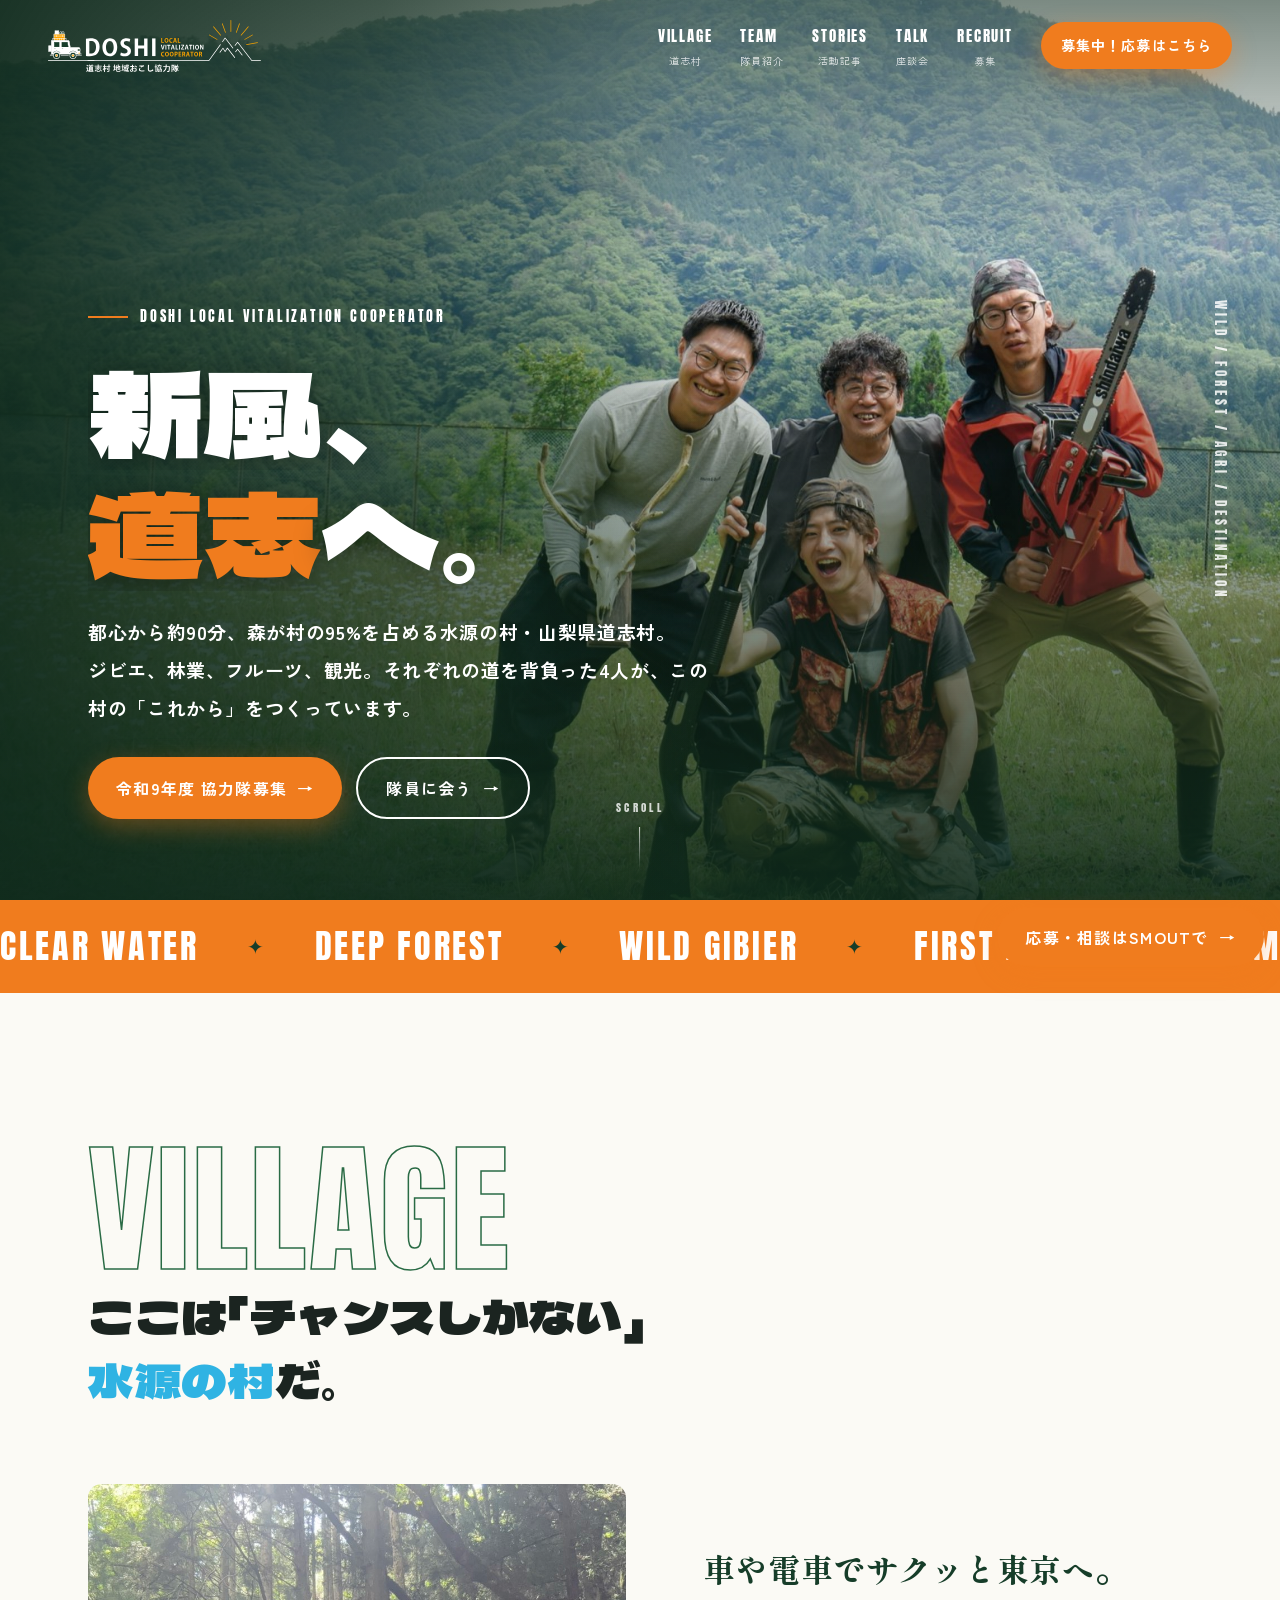
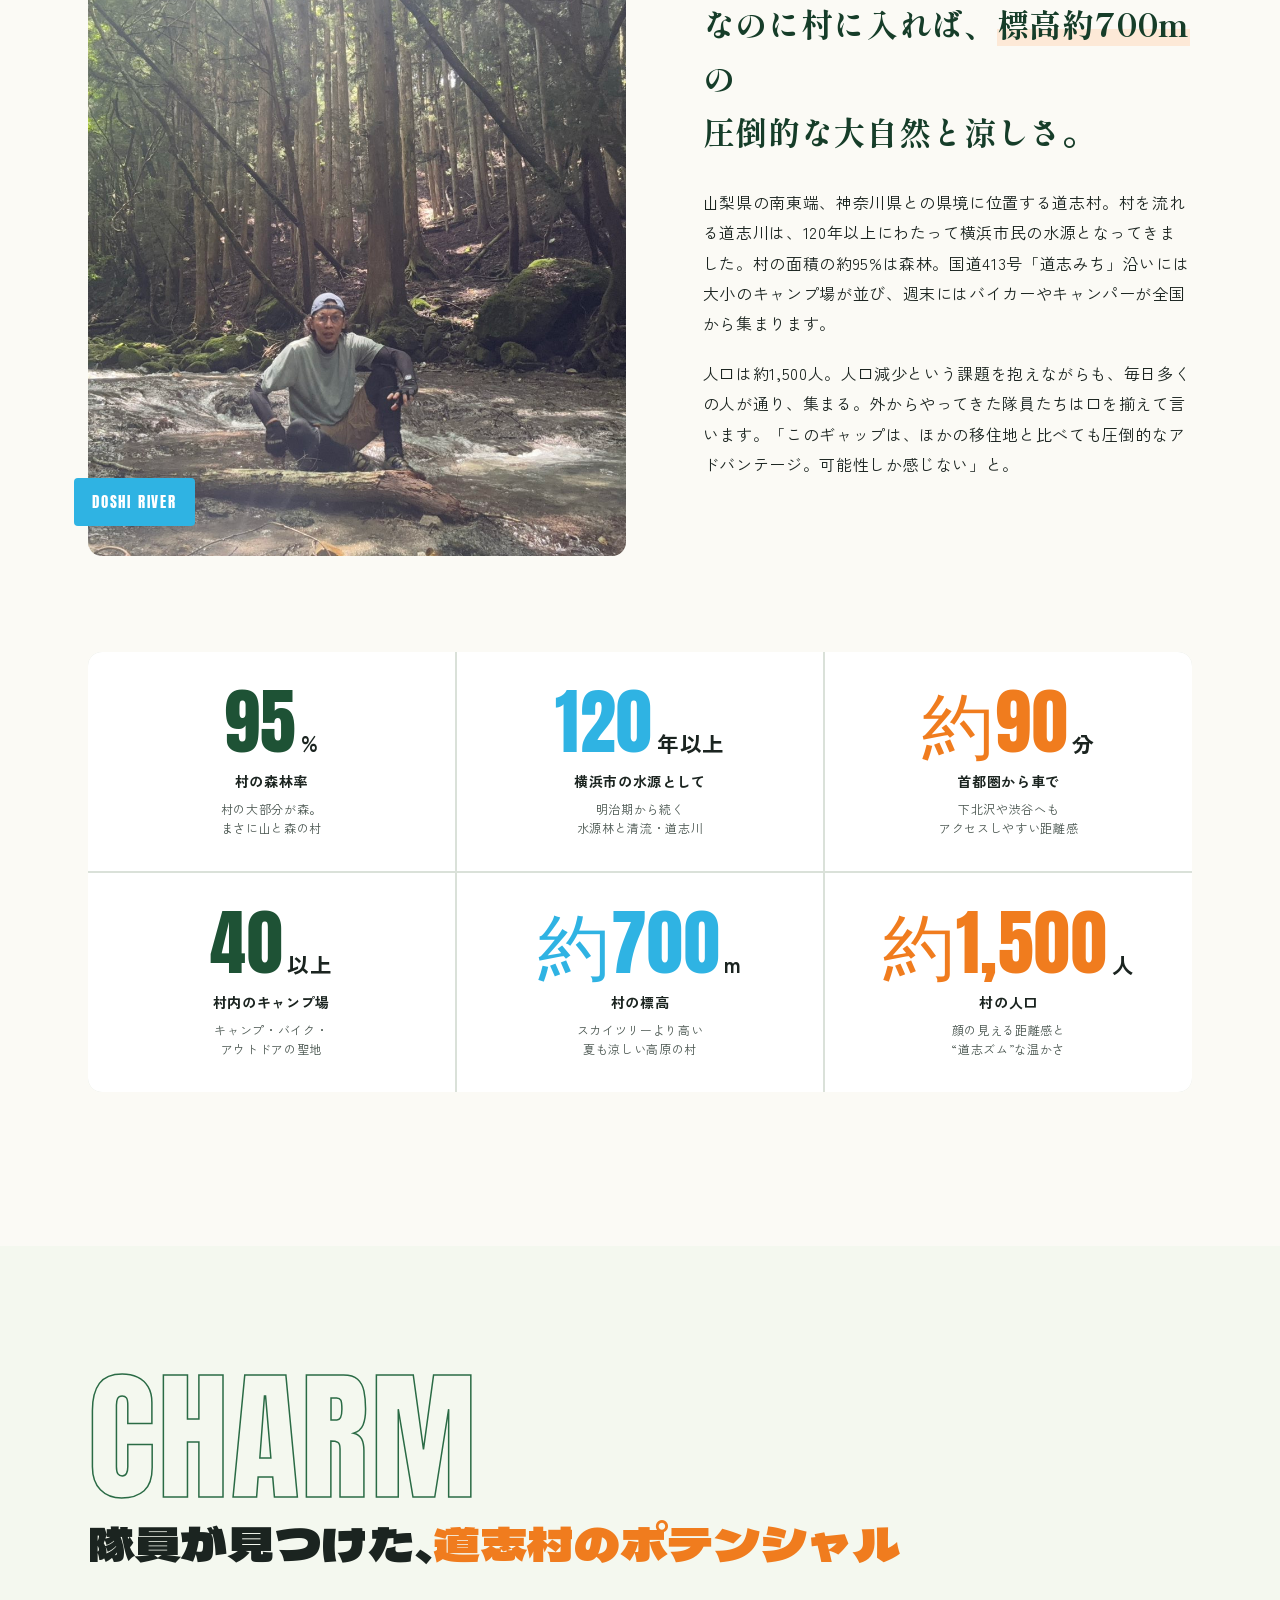
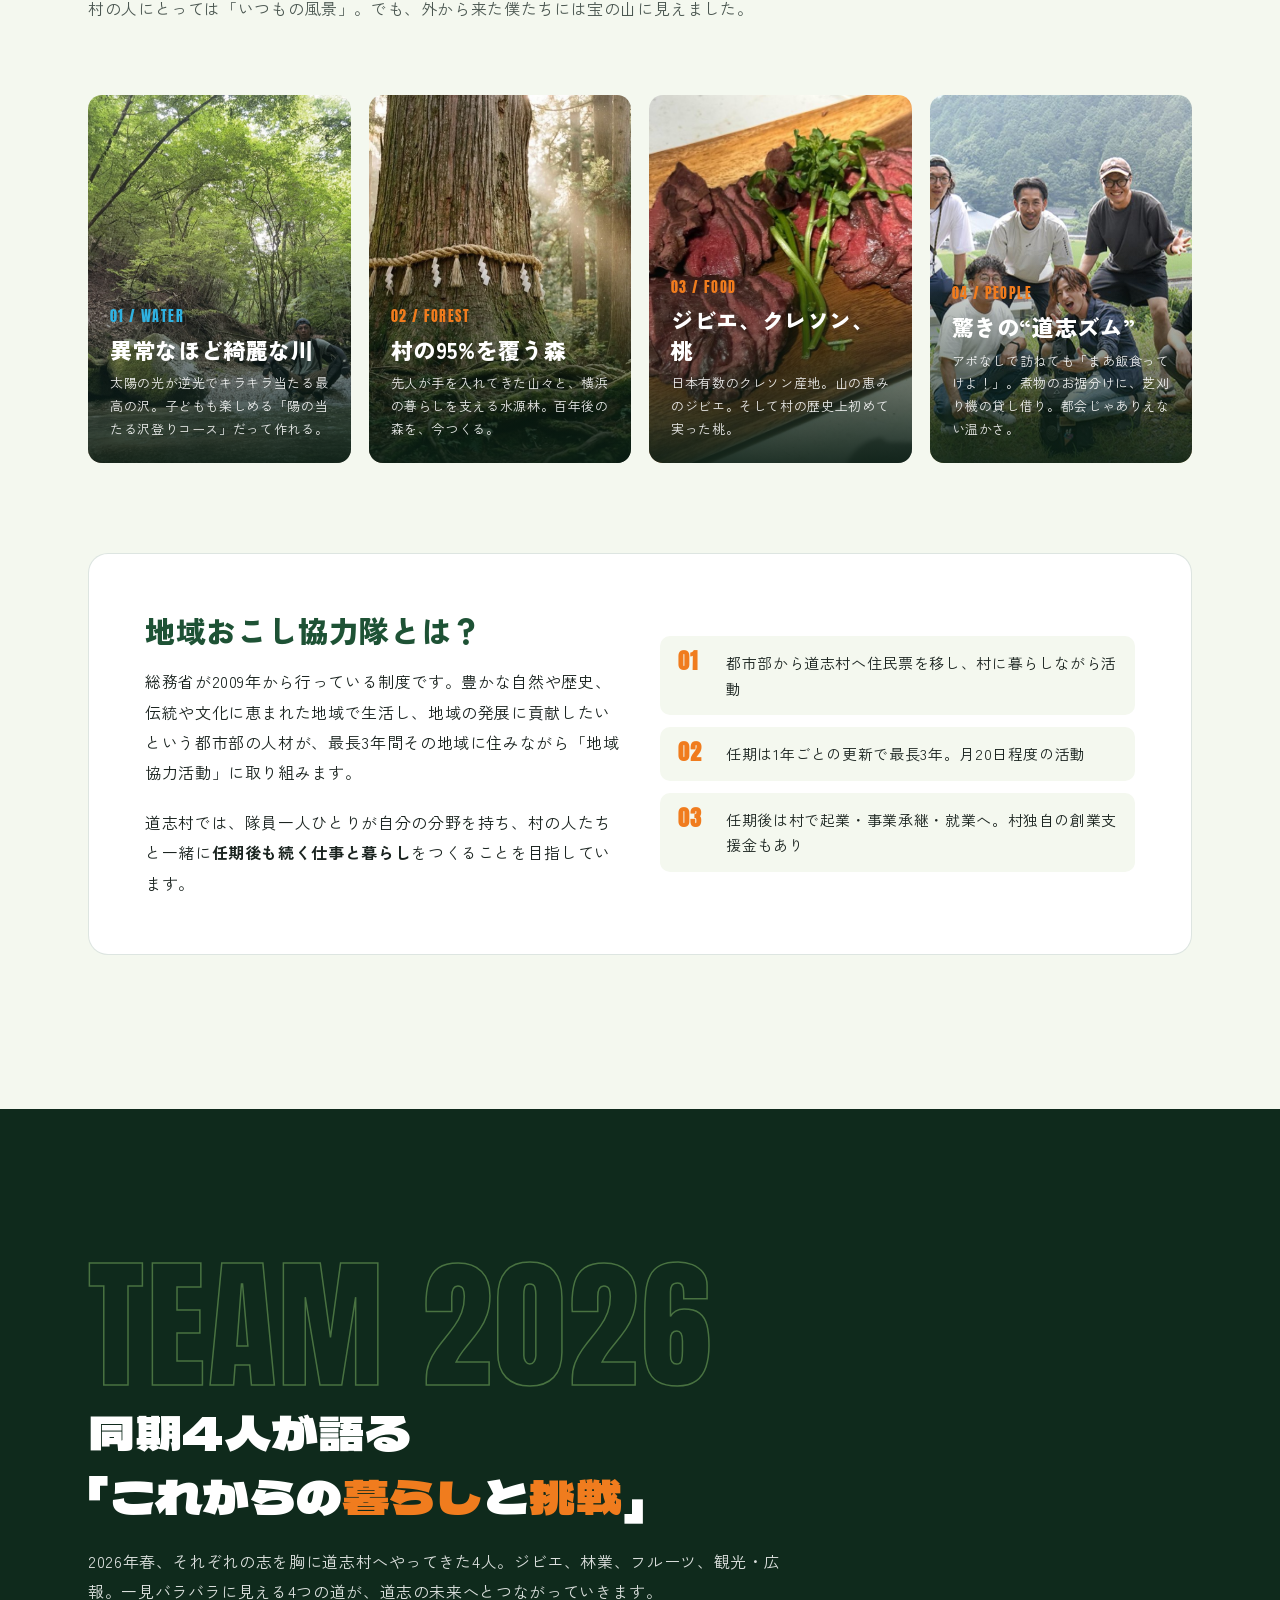
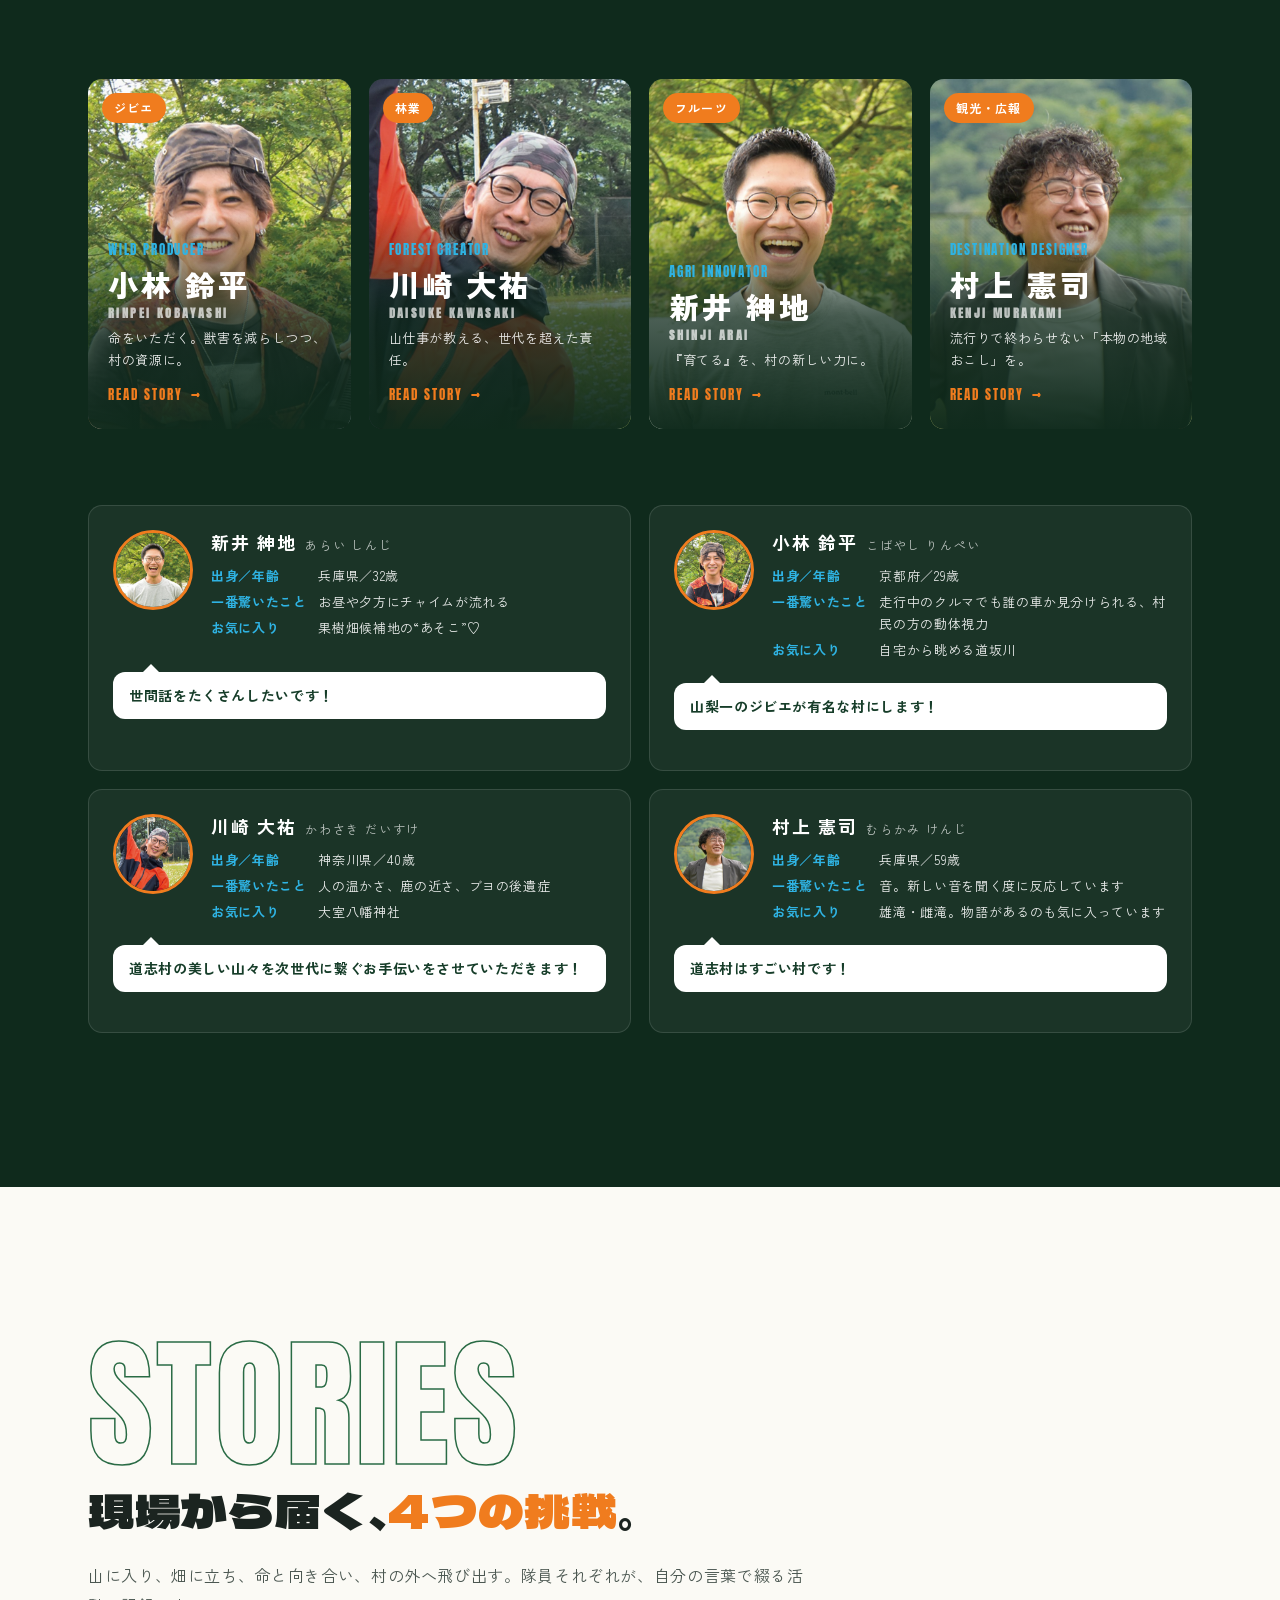
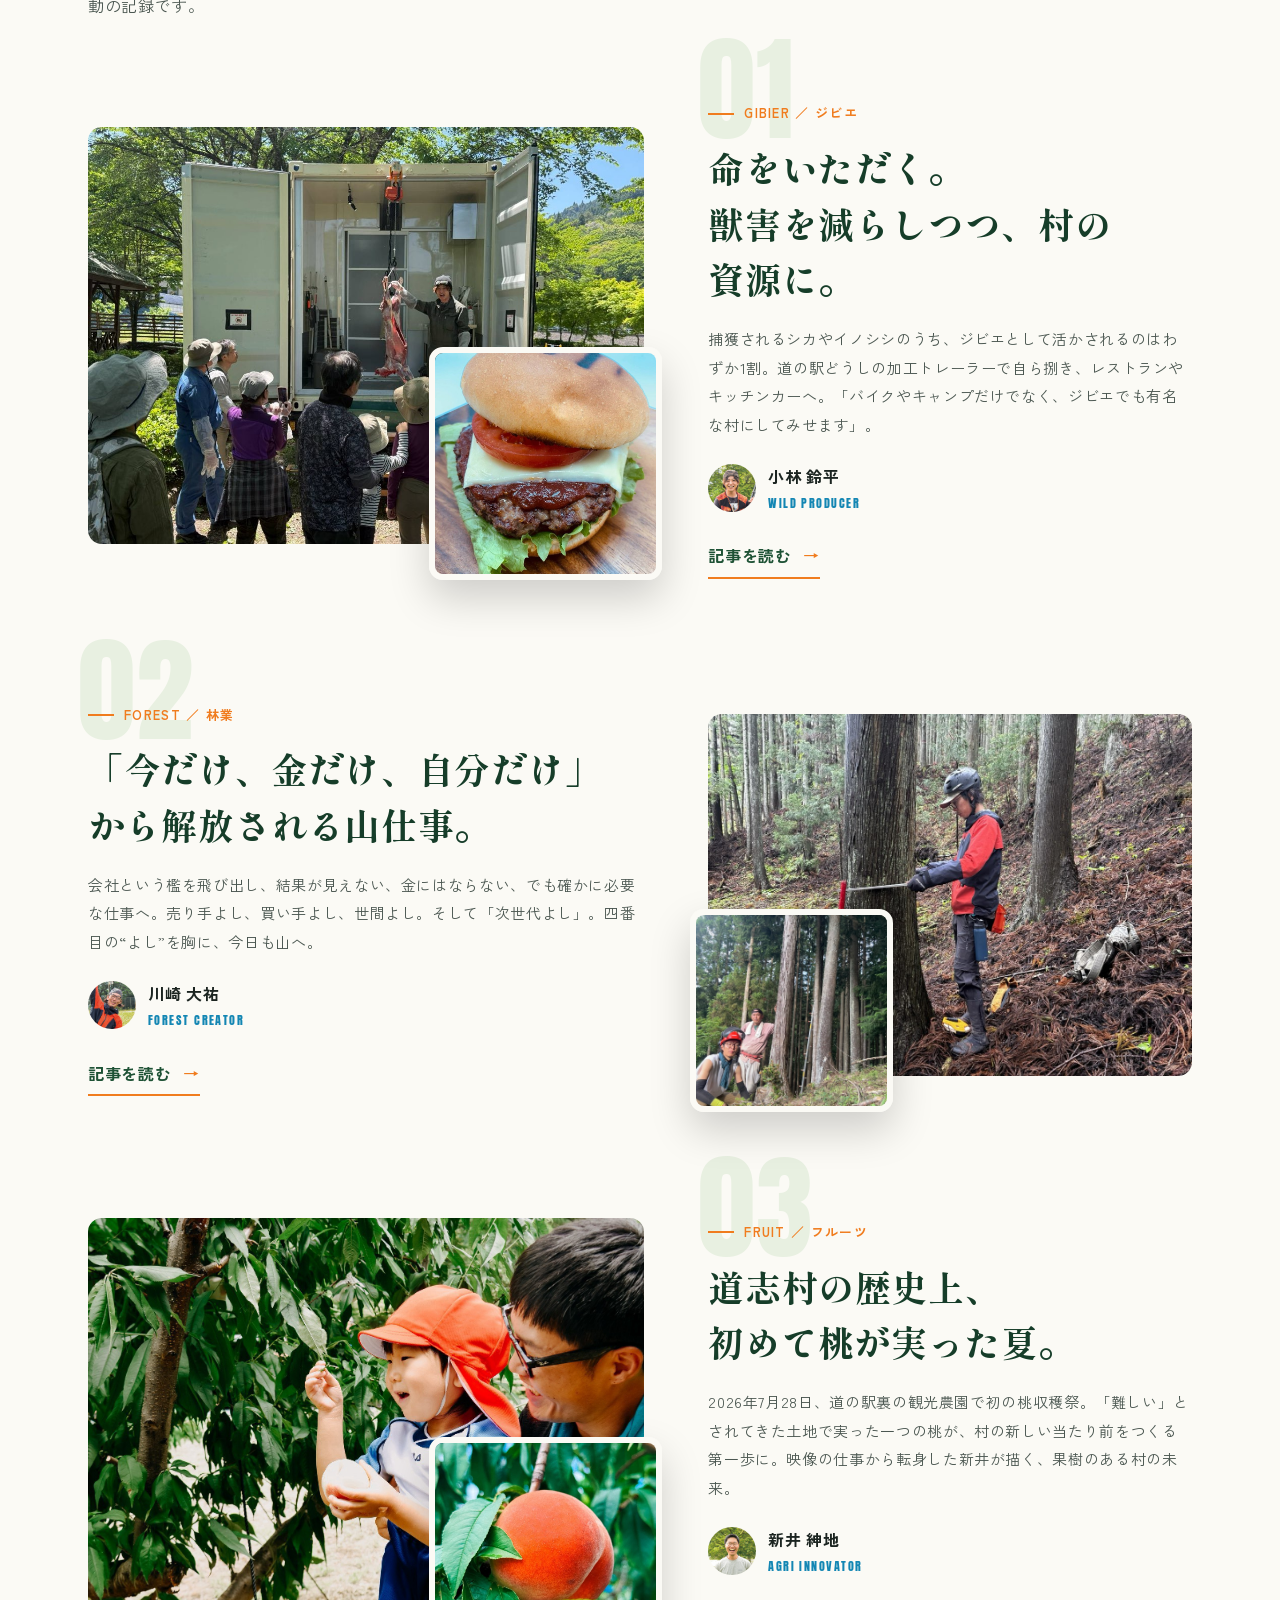
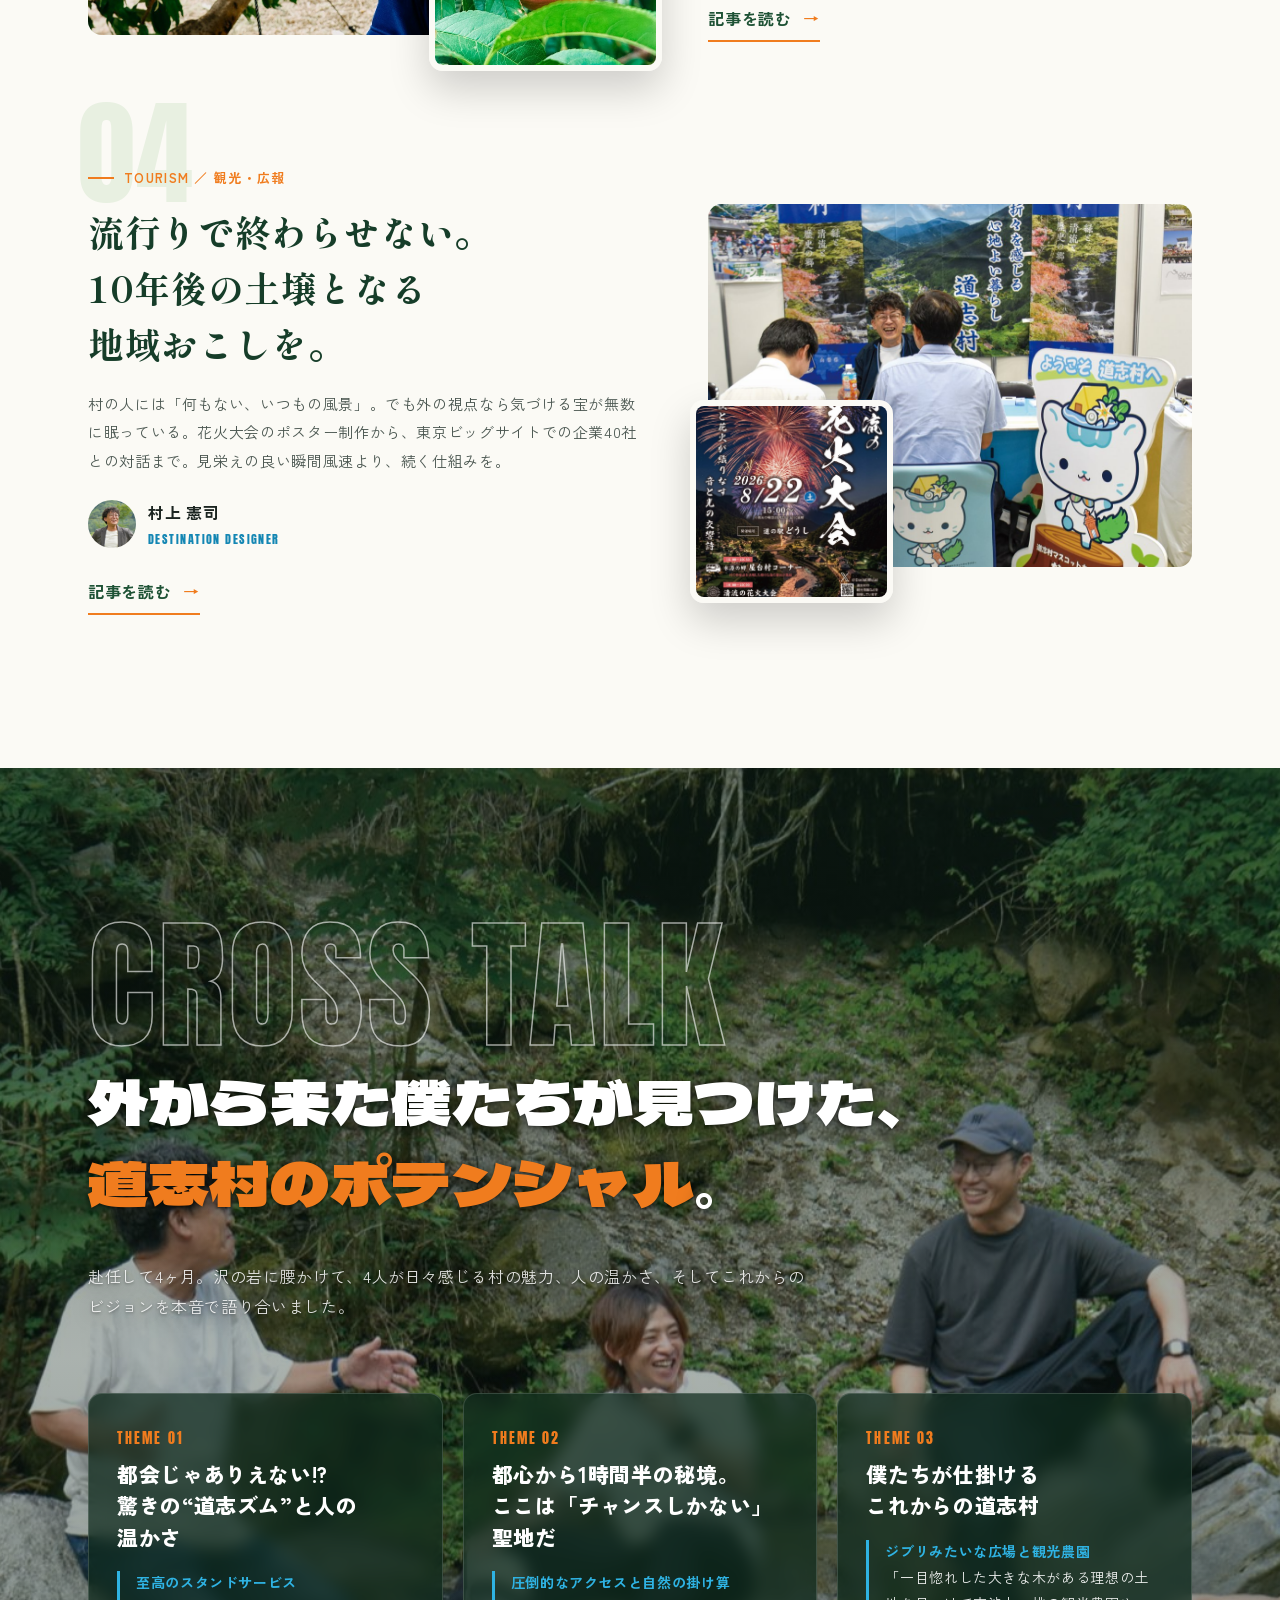
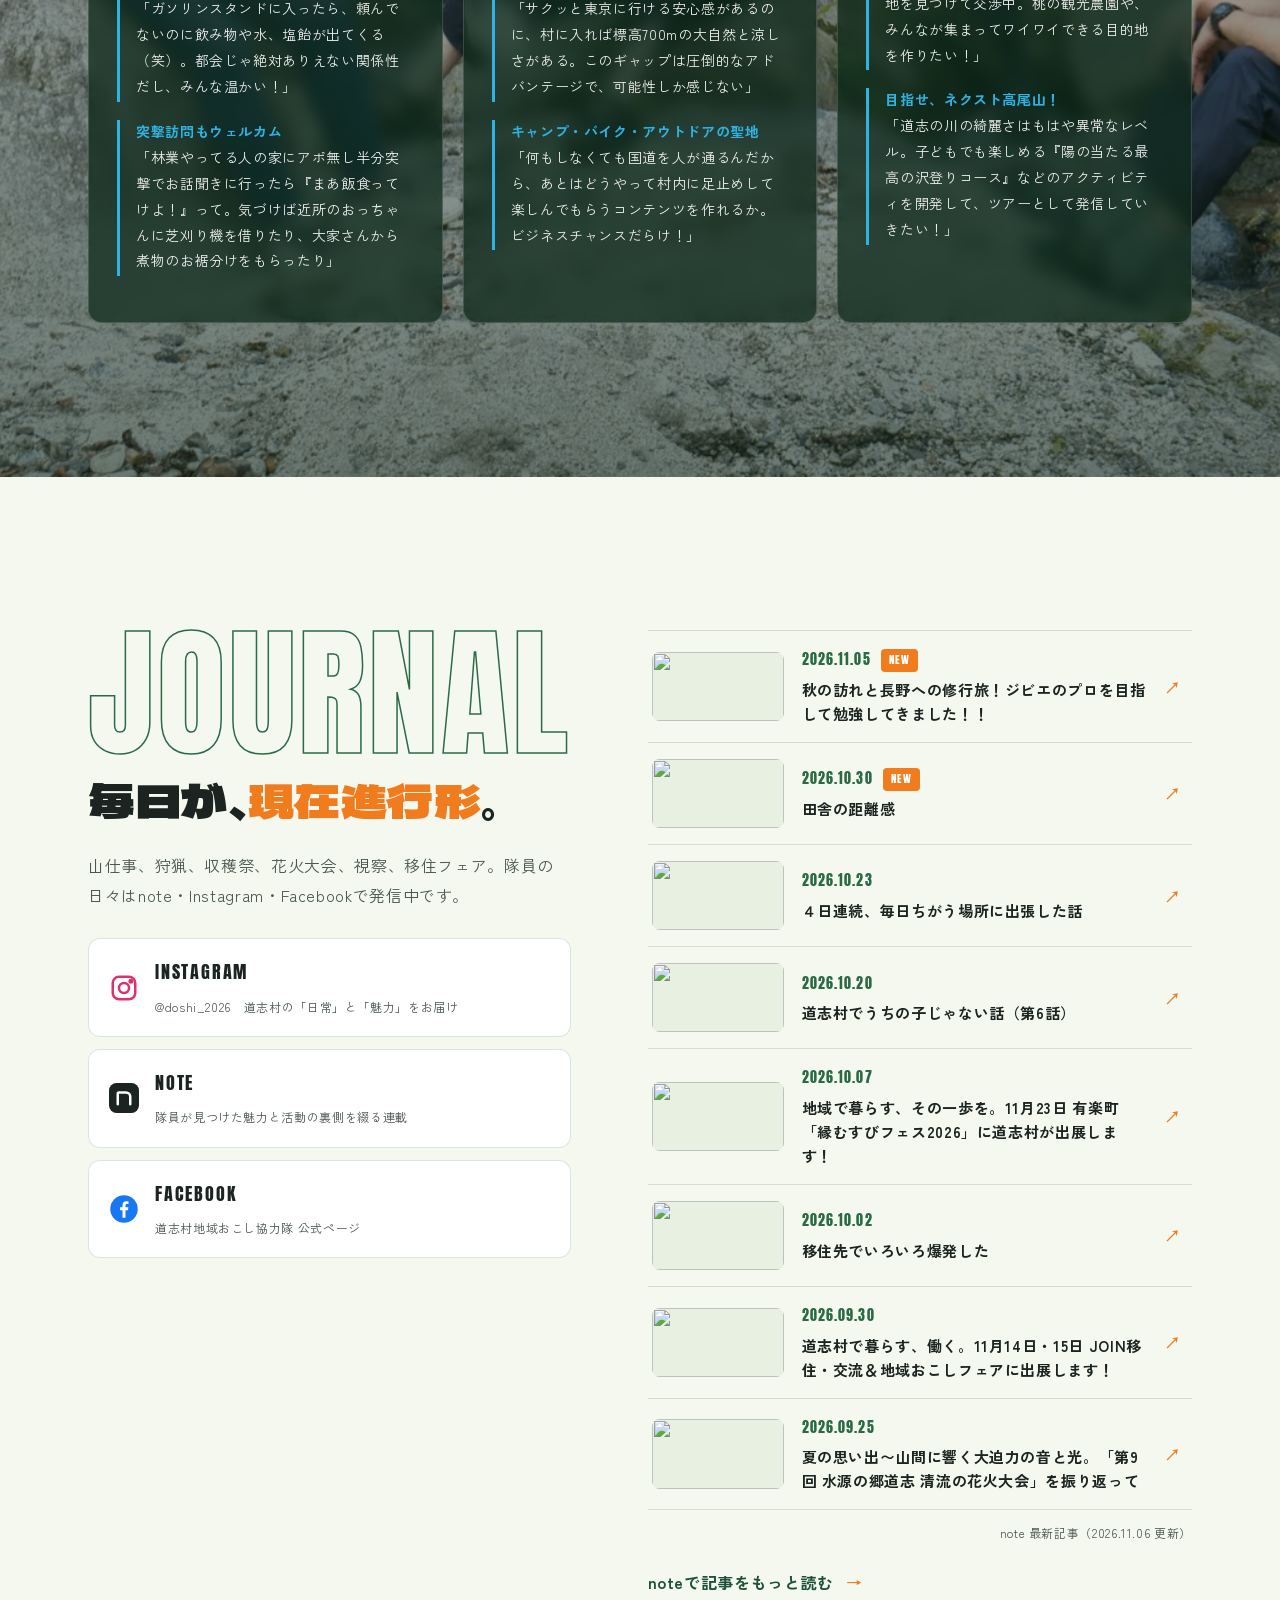
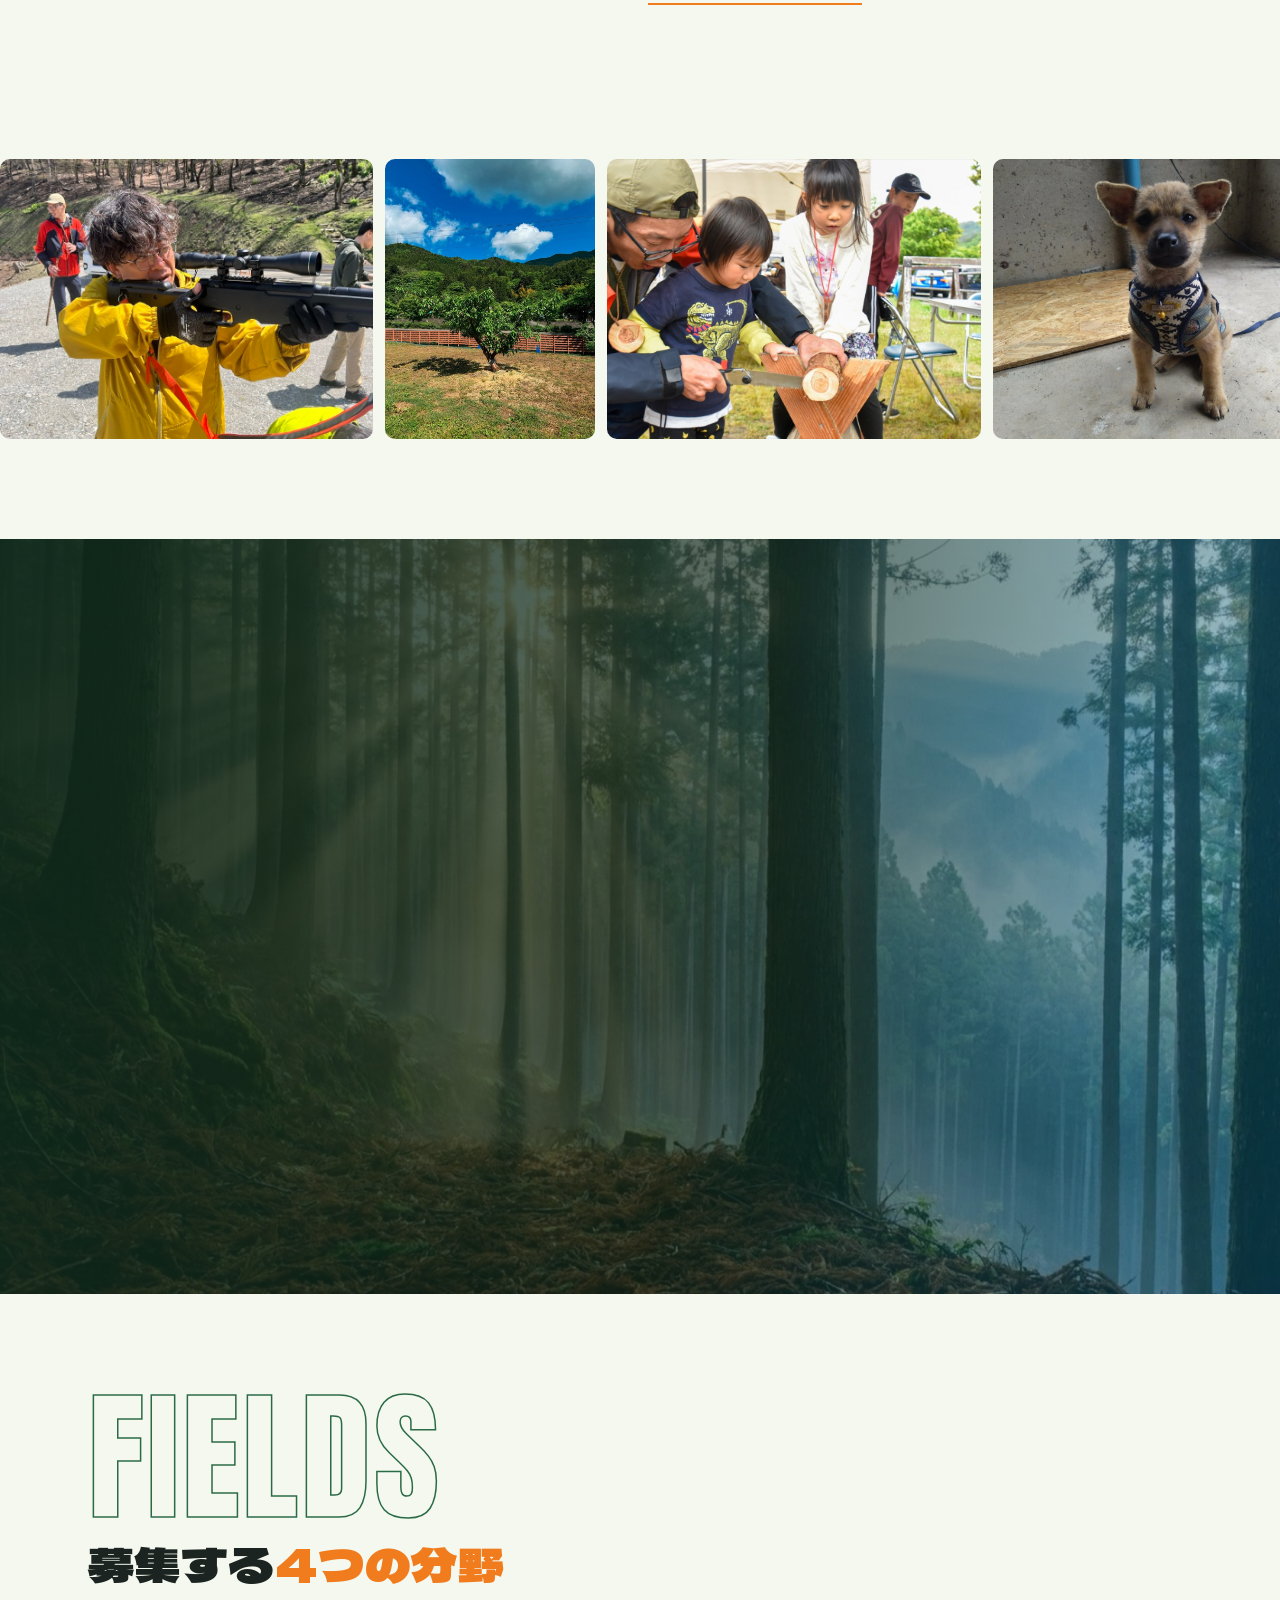
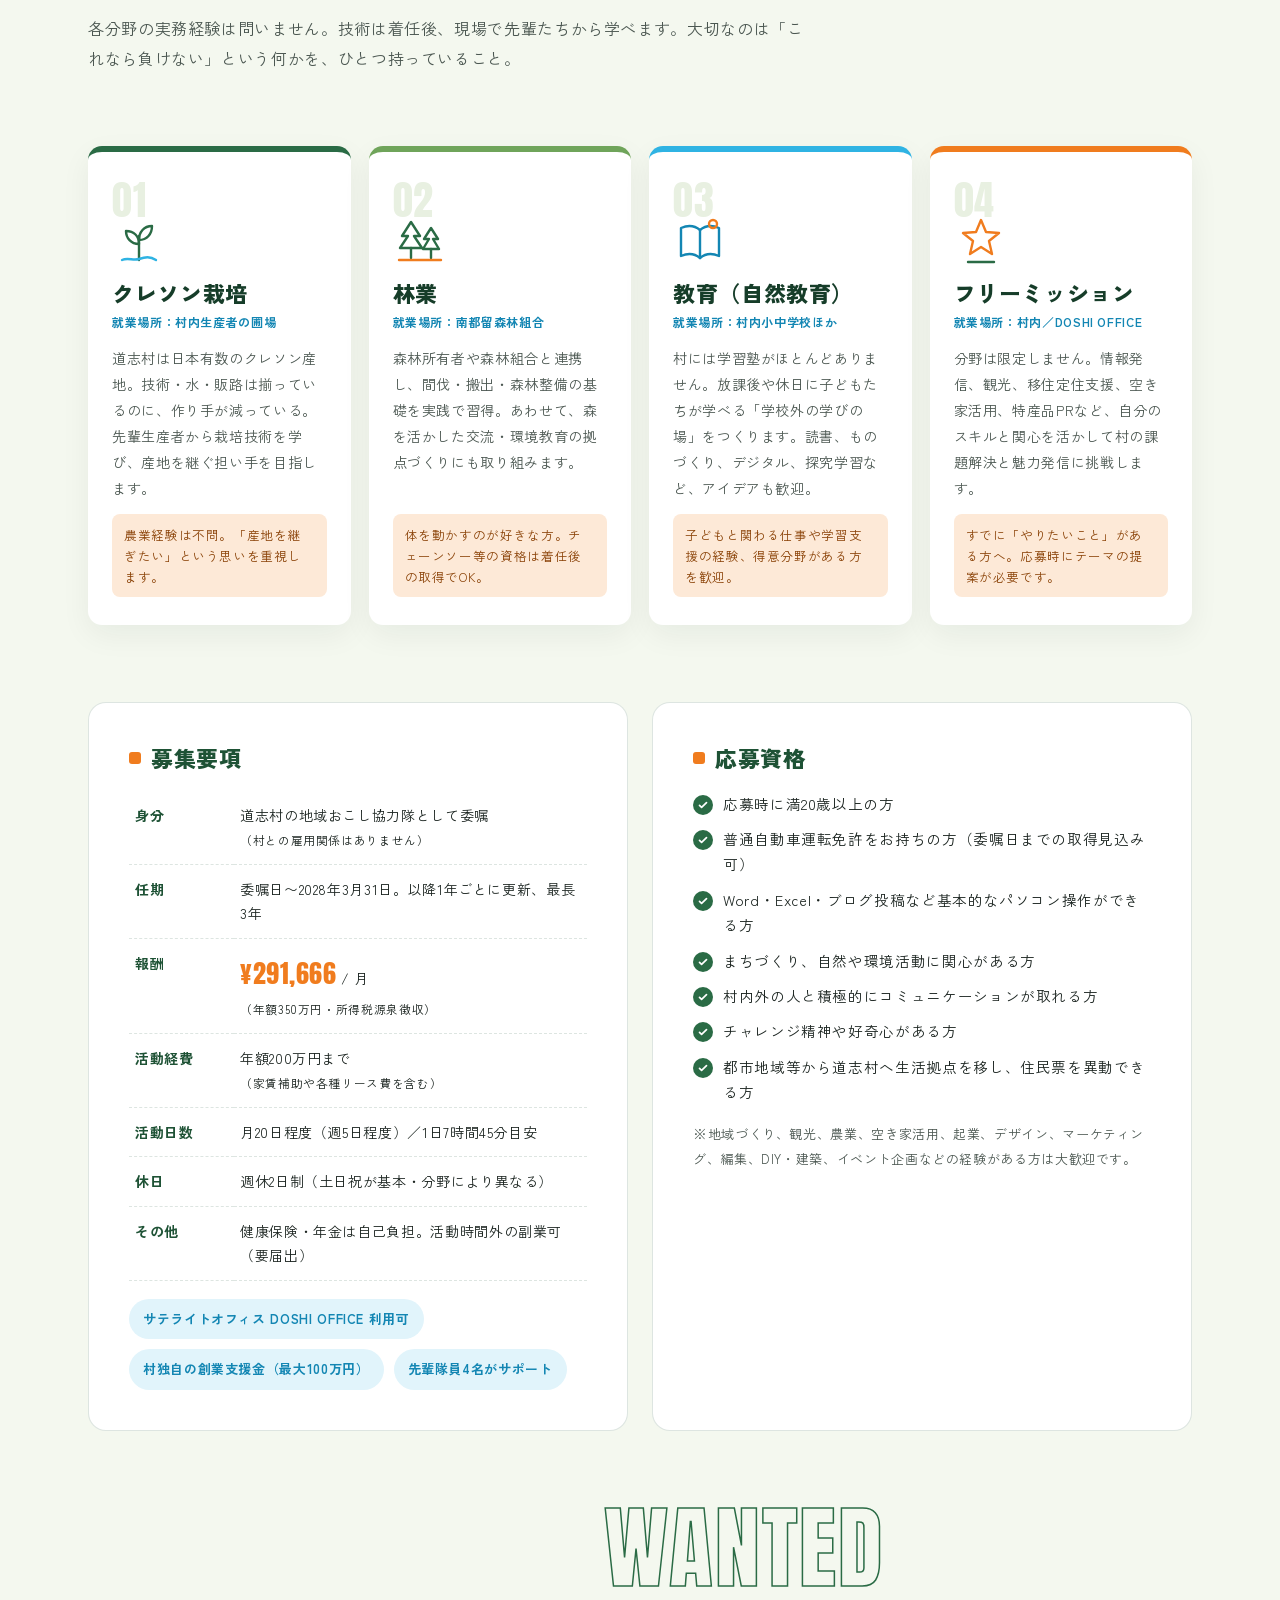
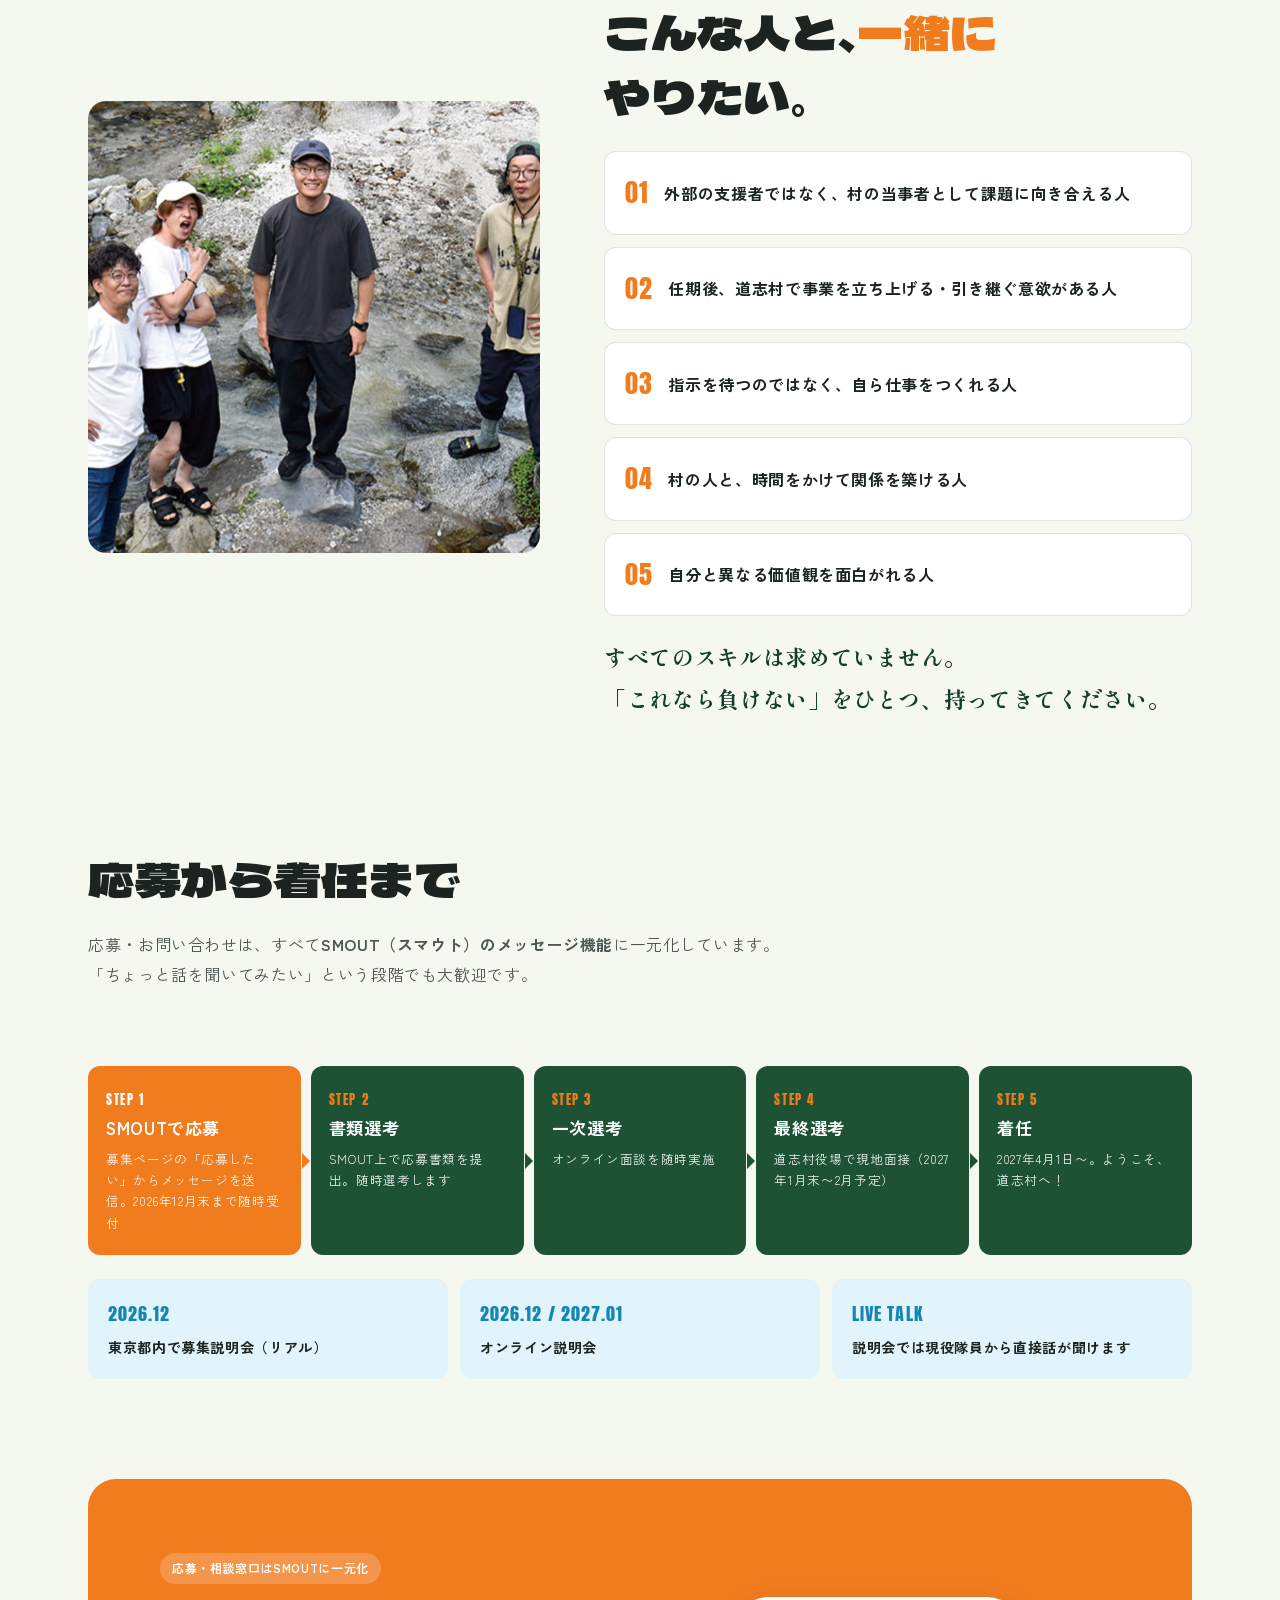
==== commit 5a524231: "note の新着記事を反映" ====
--- a/index.html
+++ b/index.html
@@ -356,6 +356,7 @@
         <div class="journal-feed reveal reveal-d1">
           <!-- NOTE-FEED:START（この間は tools/update-note.rb で自動生成されます。直接編集しないでください） -->
           <ul class="journal-list">
+            <li><a href="https://note.com/doshi_2026/n/n0f54fbbc7a15" target="_blank" rel="noopener"><span class="thumb"><img loading="lazy" src="https://assets.st-note.com/production/uploads/images/322919702/rectangle_large_type_2_df4d659f45b2e7846d501c4cc01000a8.jpeg?width=800" alt=""></span><span class="body"><time datetime="2026-11-05">2026.11.05</time><span class="new">NEW</span><span class="t">秋の訪れと長野への修行旅！ジビエのプロを目指して勉強してきました！！</span></span></a></li>
             <li><a href="https://note.com/doshi_2026/n/nbc95de6284f6" target="_blank" rel="noopener"><span class="thumb"><img loading="lazy" src="https://assets.st-note.com/production/uploads/images/330293560/rectangle_large_type_2_961ef98cdb9793288a65285cd15b106c.jpg?width=800" alt=""></span><span class="body"><time datetime="2026-10-30">2026.10.30</time><span class="new">NEW</span><span class="t">田舎の距離感</span></span></a></li>
             <li><a href="https://note.com/doshi_2026/n/nd7a7268b39d7" target="_blank" rel="noopener"><span class="thumb"><img loading="lazy" src="https://assets.st-note.com/production/uploads/images/327243992/rectangle_large_type_2_6a64b4748ccf596bb4e971447a2e3b4c.jpeg?width=800" alt=""></span><span class="body"><time datetime="2026-10-23">2026.10.23</time><span class="t">４日連続、毎日ちがう場所に出張した話</span></span></a></li>
             <li><a href="https://note.com/doshi_2026/n/n2ce20823630e" target="_blank" rel="noopener"><span class="thumb"><img loading="lazy" src="https://assets.st-note.com/production/uploads/images/325470882/rectangle_large_type_2_f719d0649f6d775d5ddd9ad35d18acdb.jpeg?width=800" alt=""></span><span class="body"><time datetime="2026-10-20">2026.10.20</time><span class="t">道志村でうちの子じゃない話（第6話）</span></span></a></li>
@@ -363,9 +364,8 @@
             <li><a href="https://note.com/doshi_2026/n/n20be54015f2c" target="_blank" rel="noopener"><span class="thumb"><img loading="lazy" src="https://assets.st-note.com/production/uploads/images/319886203/rectangle_large_type_2_867bf6ef1c52dbf6e624373a2ba7b5e0.jpg?width=800" alt=""></span><span class="body"><time datetime="2026-10-02">2026.10.02</time><span class="t">移住先でいろいろ爆発した</span></span></a></li>
             <li><a href="https://note.com/doshi_2026/n/n649fa82d39f6" target="_blank" rel="noopener"><span class="thumb"><img loading="lazy" src="https://assets.st-note.com/production/uploads/images/312802881/rectangle_large_type_2_3e4e728afd0243143c228cfda01c9fba.png?width=800" alt=""></span><span class="body"><time datetime="2026-09-30">2026.09.30</time><span class="t">道志村で暮らす、働く。11月14日・15日 JOIN移住・交流＆地域おこしフェアに出展します！</span></span></a></li>
             <li><a href="https://note.com/doshi_2026/n/n1f165eab5445" target="_blank" rel="noopener"><span class="thumb"><img loading="lazy" src="https://assets.st-note.com/production/uploads/images/316968225/rectangle_large_type_2_419ce05f6d52e46075e495dbfb9fd11d.jpeg?width=800" alt=""></span><span class="body"><time datetime="2026-09-25">2026.09.25</time><span class="t">夏の思い出〜山間に響く大迫力の音と光。「第9回 水源の郷道志 清流の花火大会」を振り返って</span></span></a></li>
-            <li><a href="https://note.com/doshi_2026/n/n1956164d9a3d" target="_blank" rel="noopener"><span class="thumb"><img loading="lazy" src="https://assets.st-note.com/production/uploads/images/314722866/rectangle_large_type_2_098650d37f672de08d46c876197414aa.jpeg?width=800" alt=""></span><span class="body"><time datetime="2026-09-17">2026.09.17</time><span class="t">道志村の夏を奔った話（第5話）</span></span></a></li>
           </ul>
-          <p class="journal-updated">note 最新記事（2026.11.03 更新）</p>
+          <p class="journal-updated">note 最新記事（2026.11.06 更新）</p>
           <!-- NOTE-FEED:END -->
           <a class="link-arrow" href="https://note.com/doshi_2026" target="_blank" rel="noopener">noteで記事をもっと読む</a>
         </div>
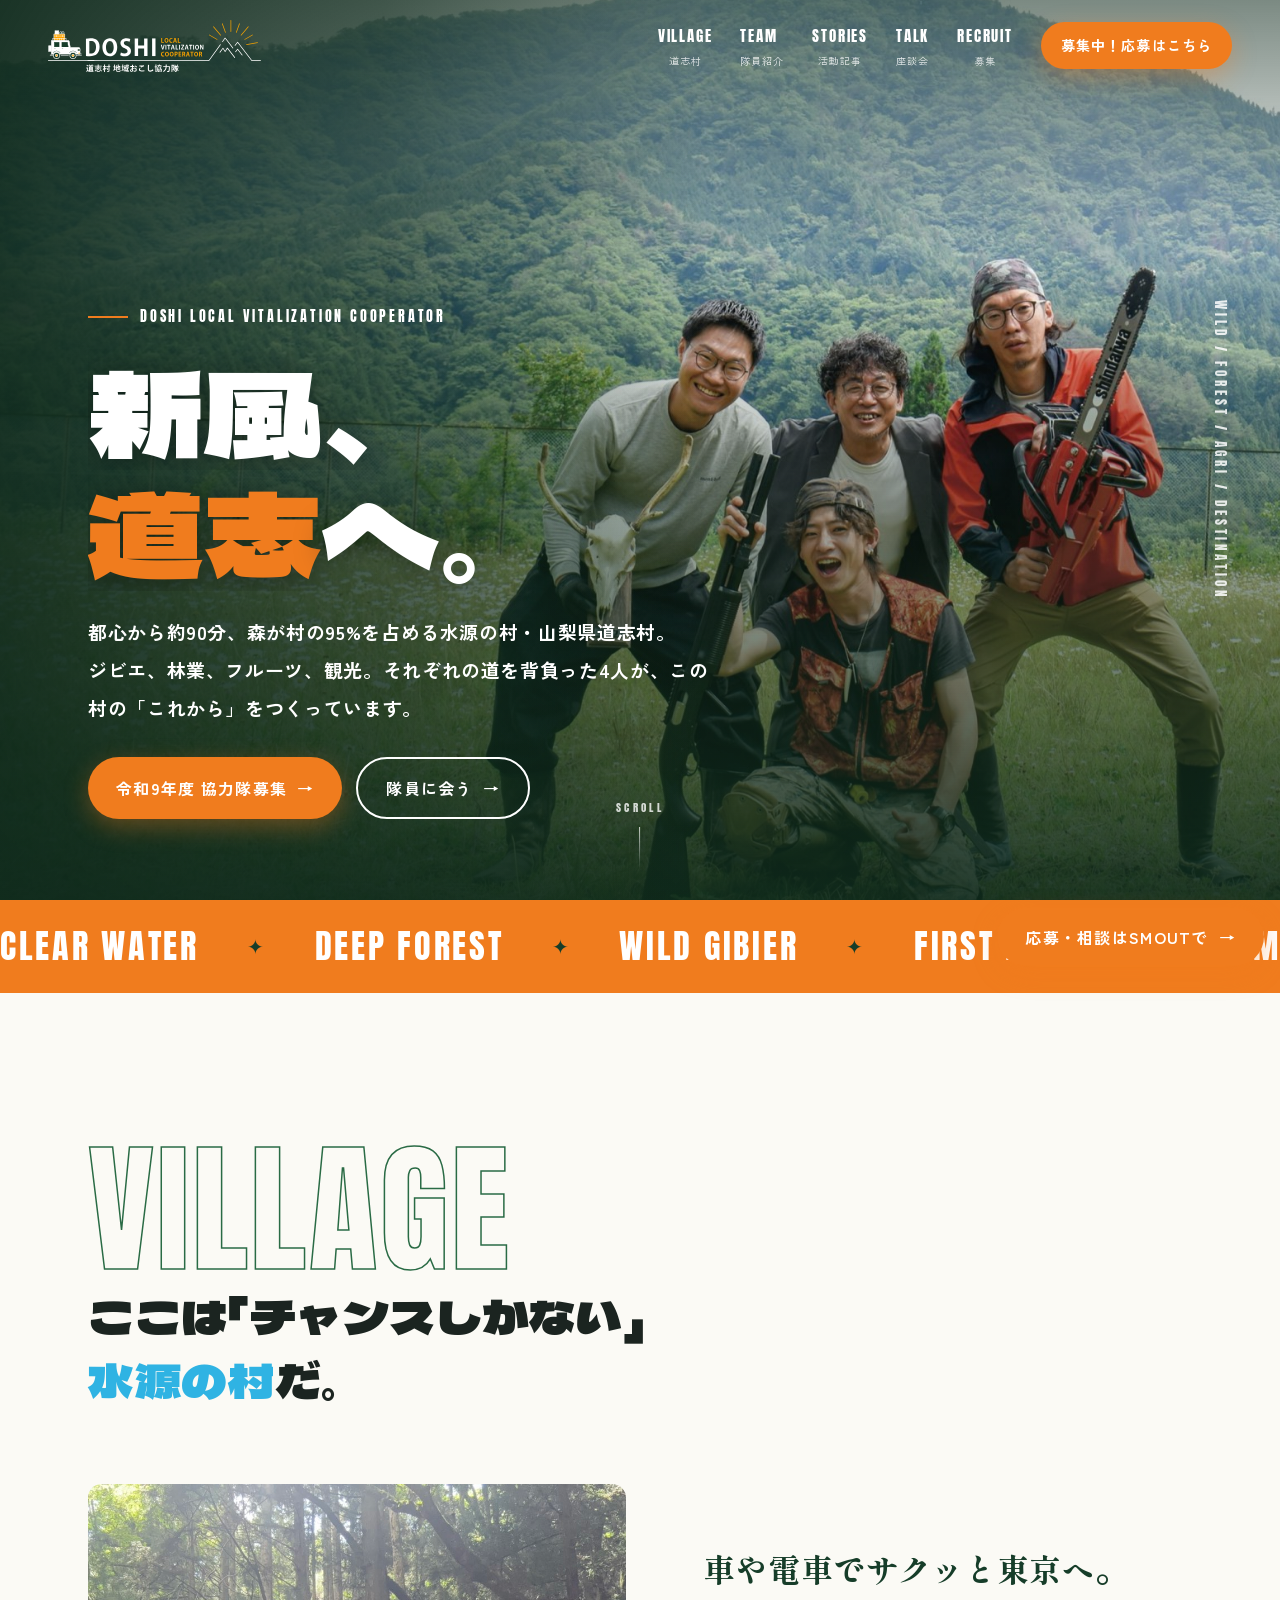
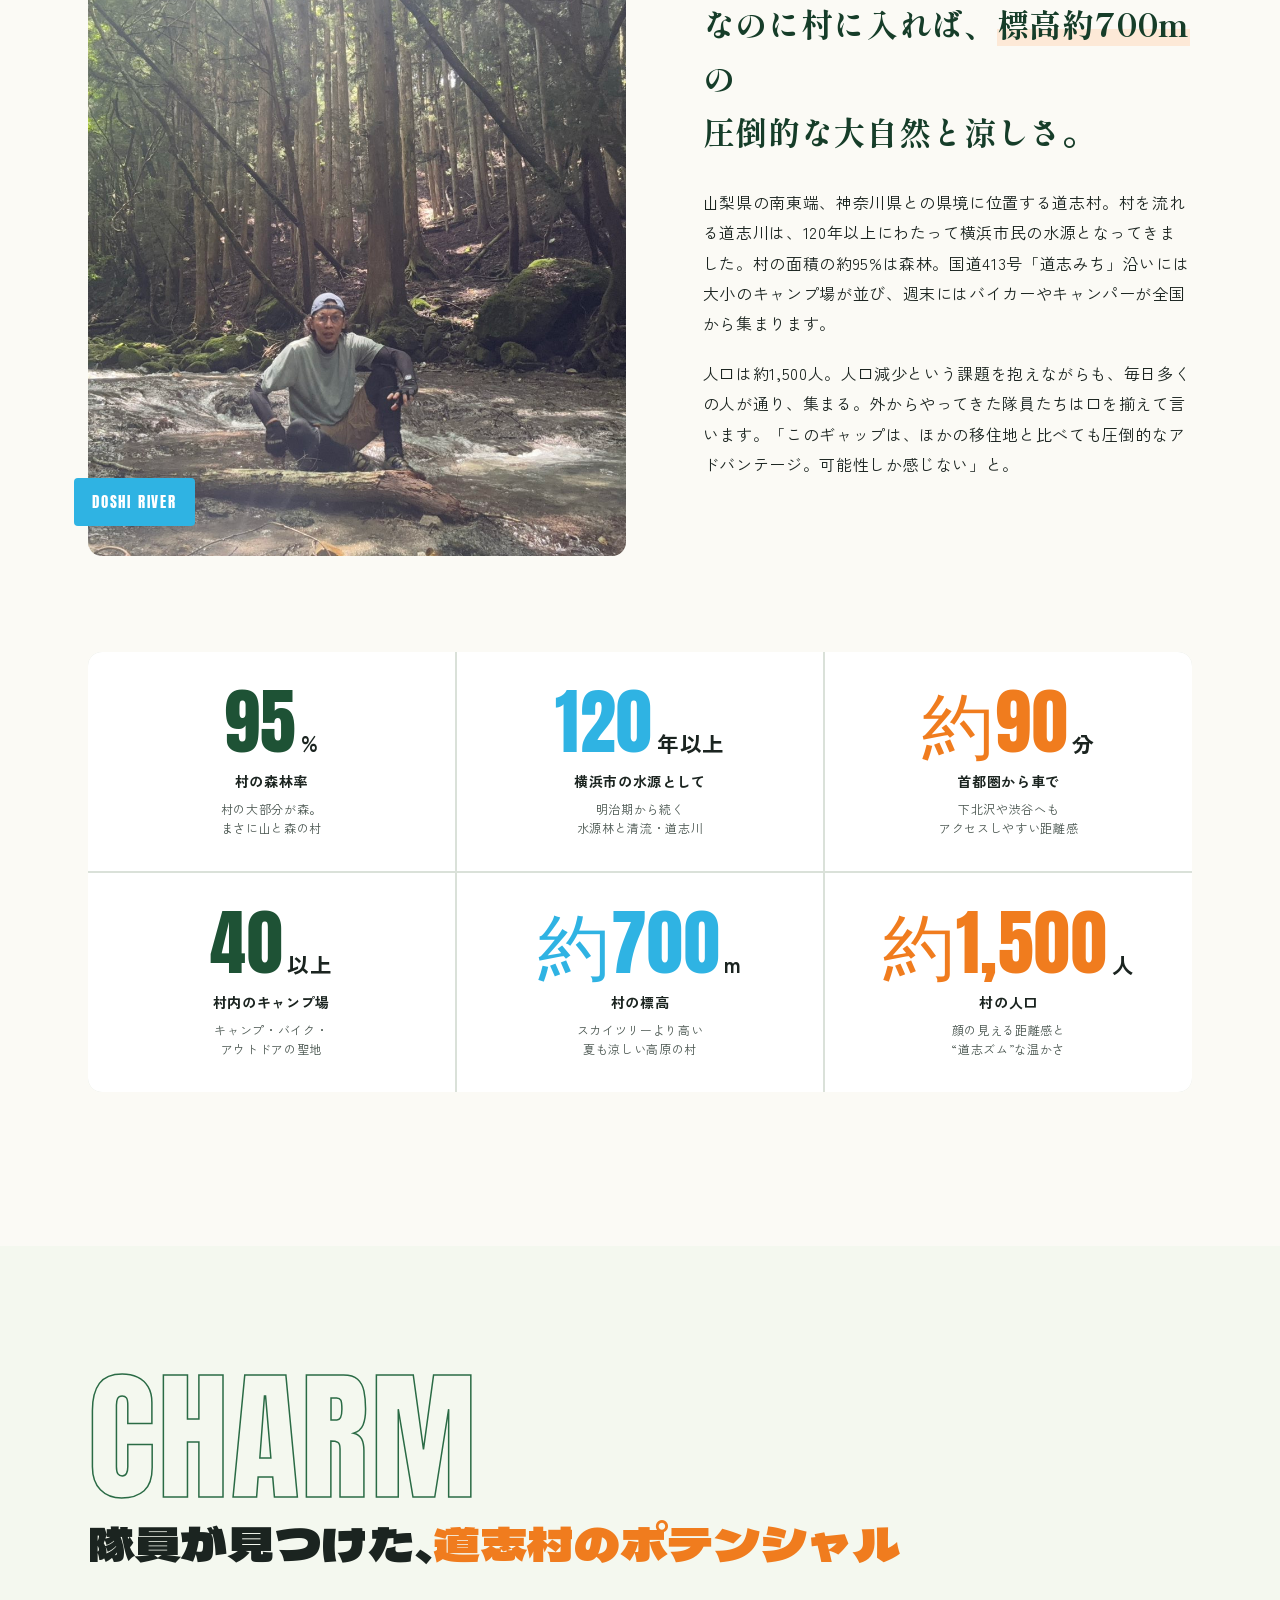
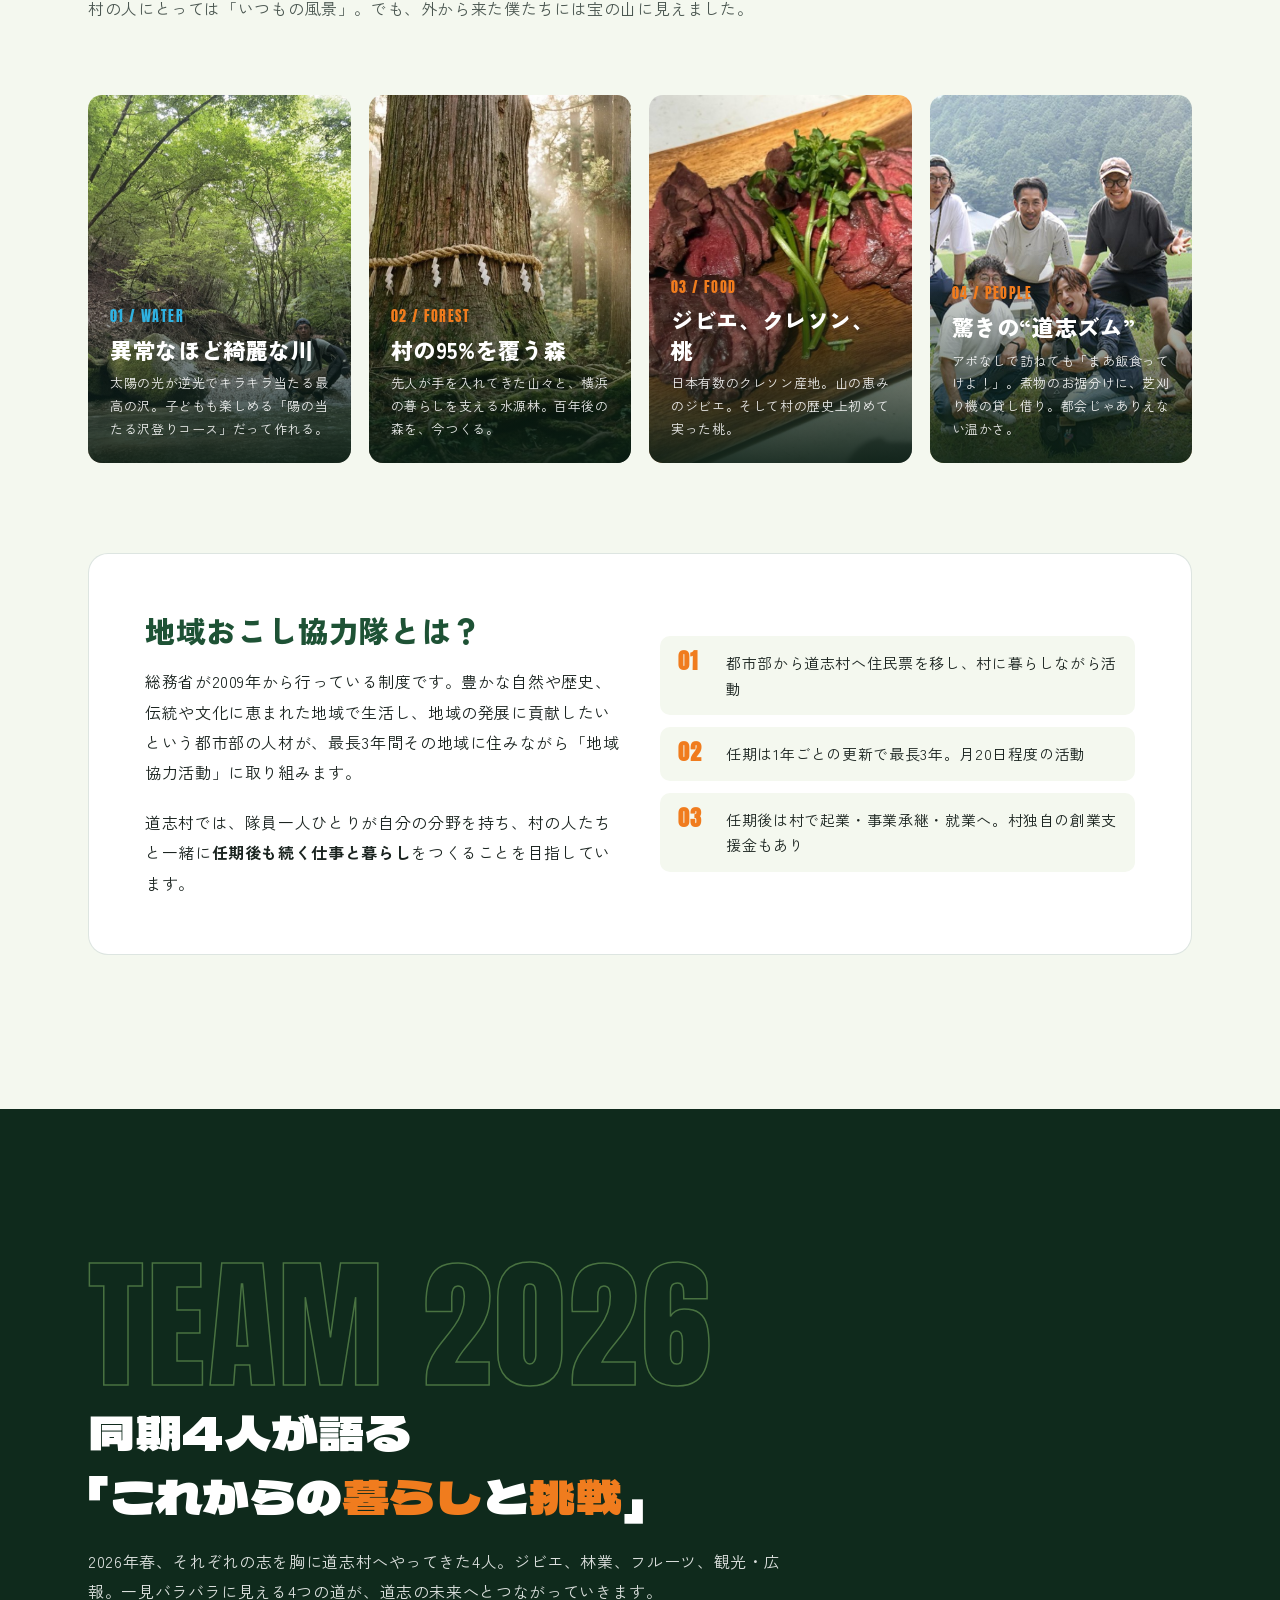
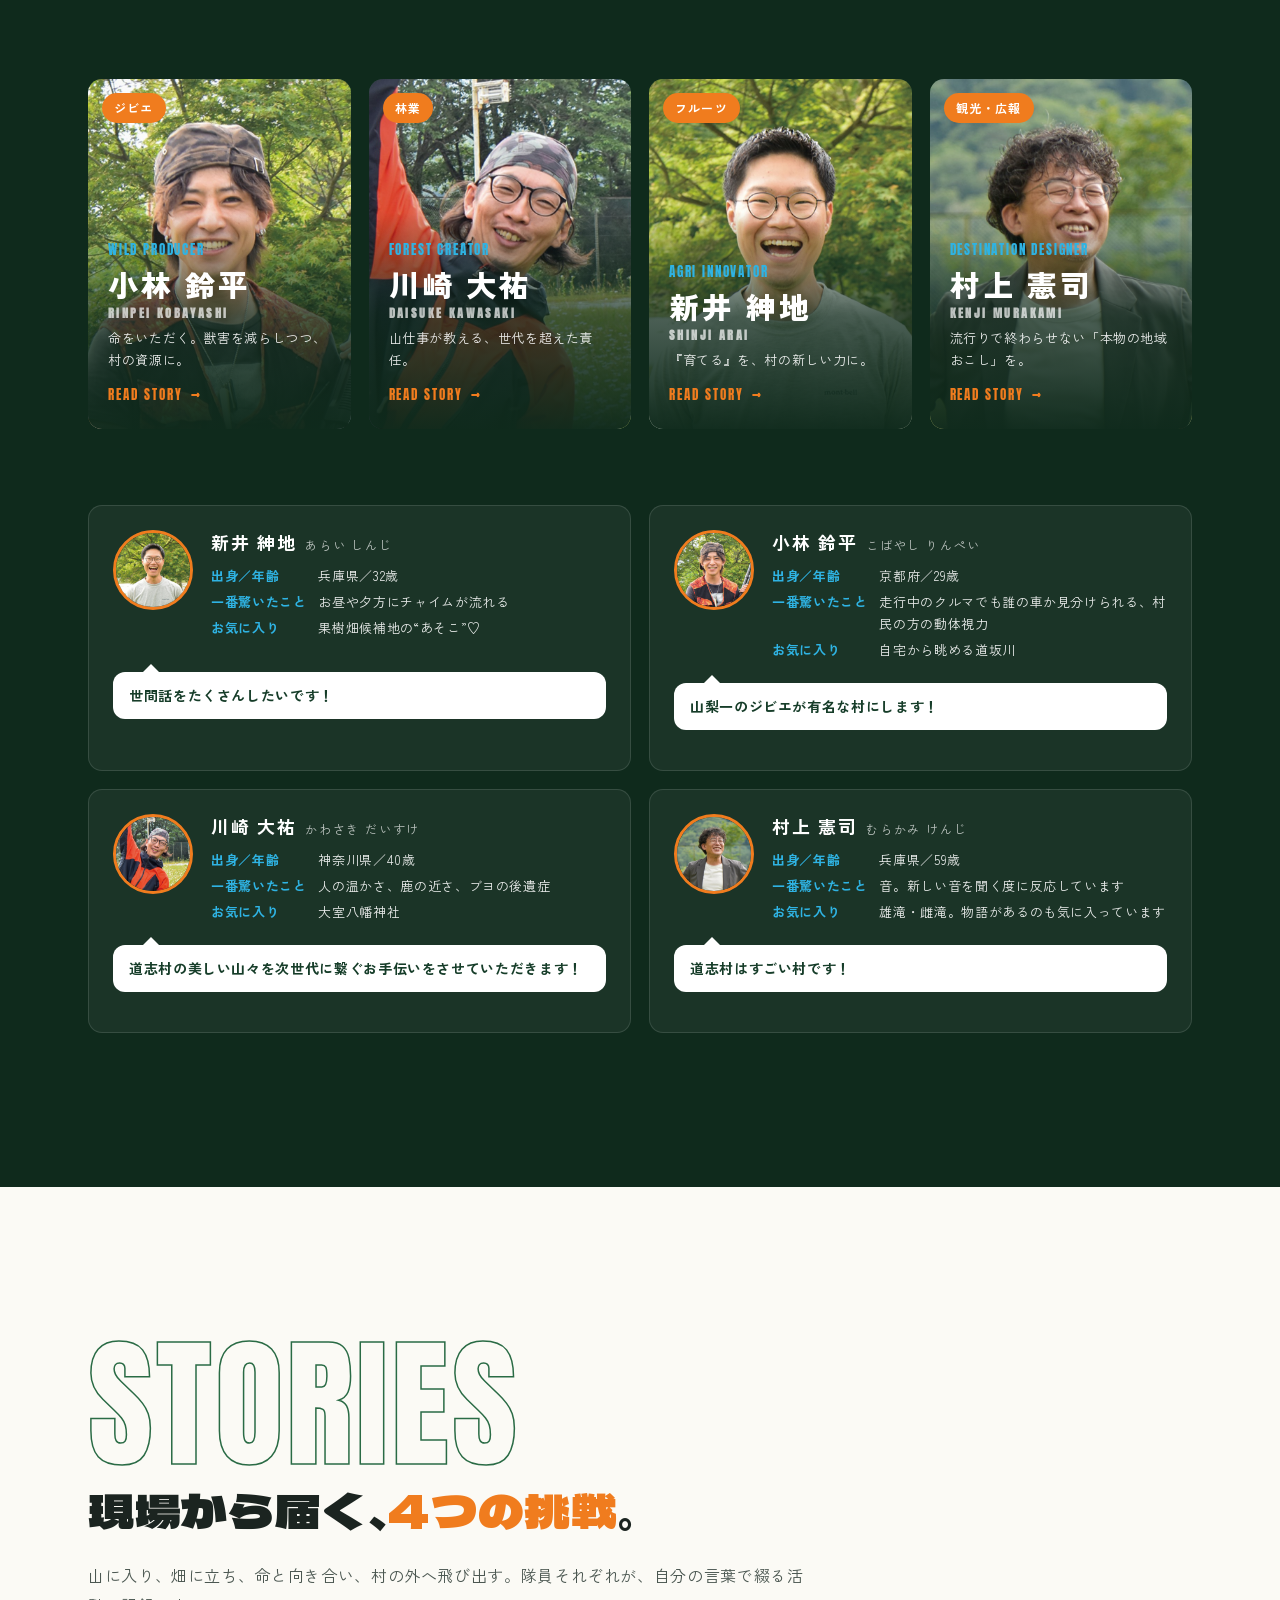
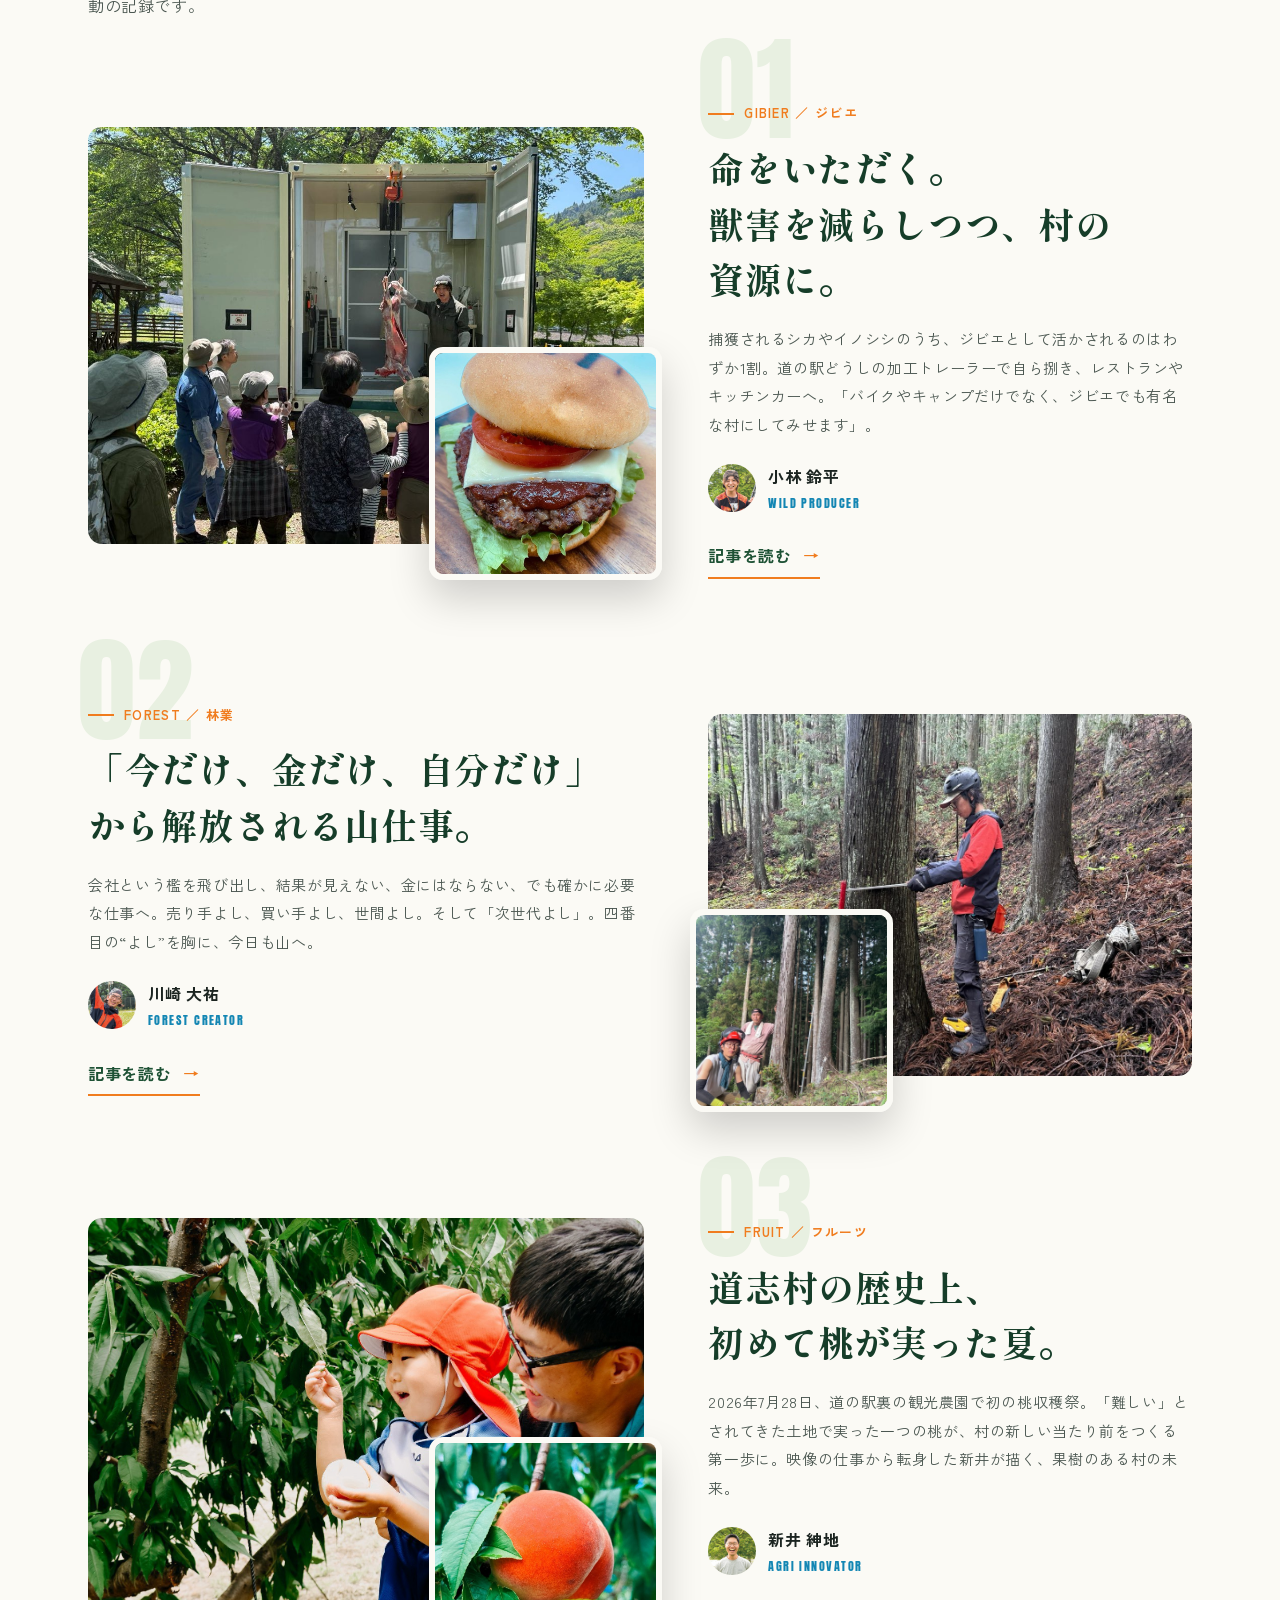
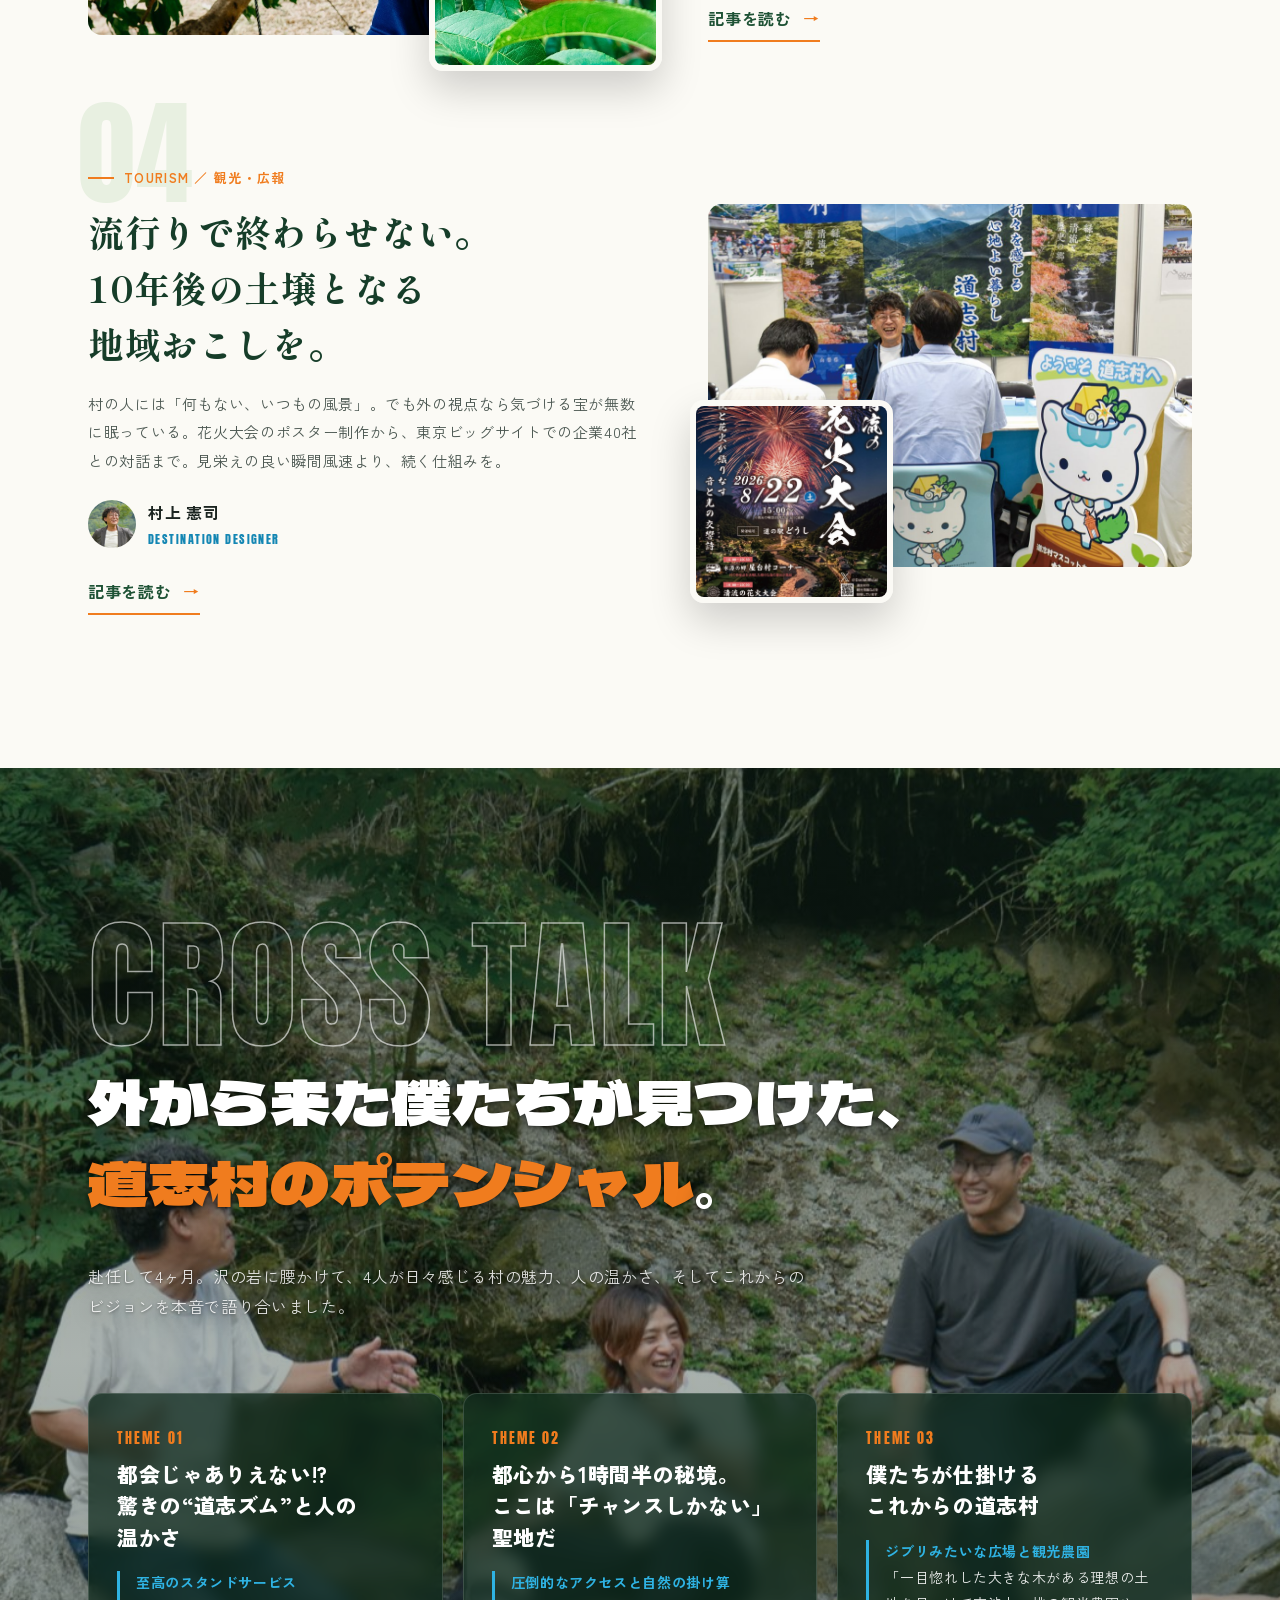
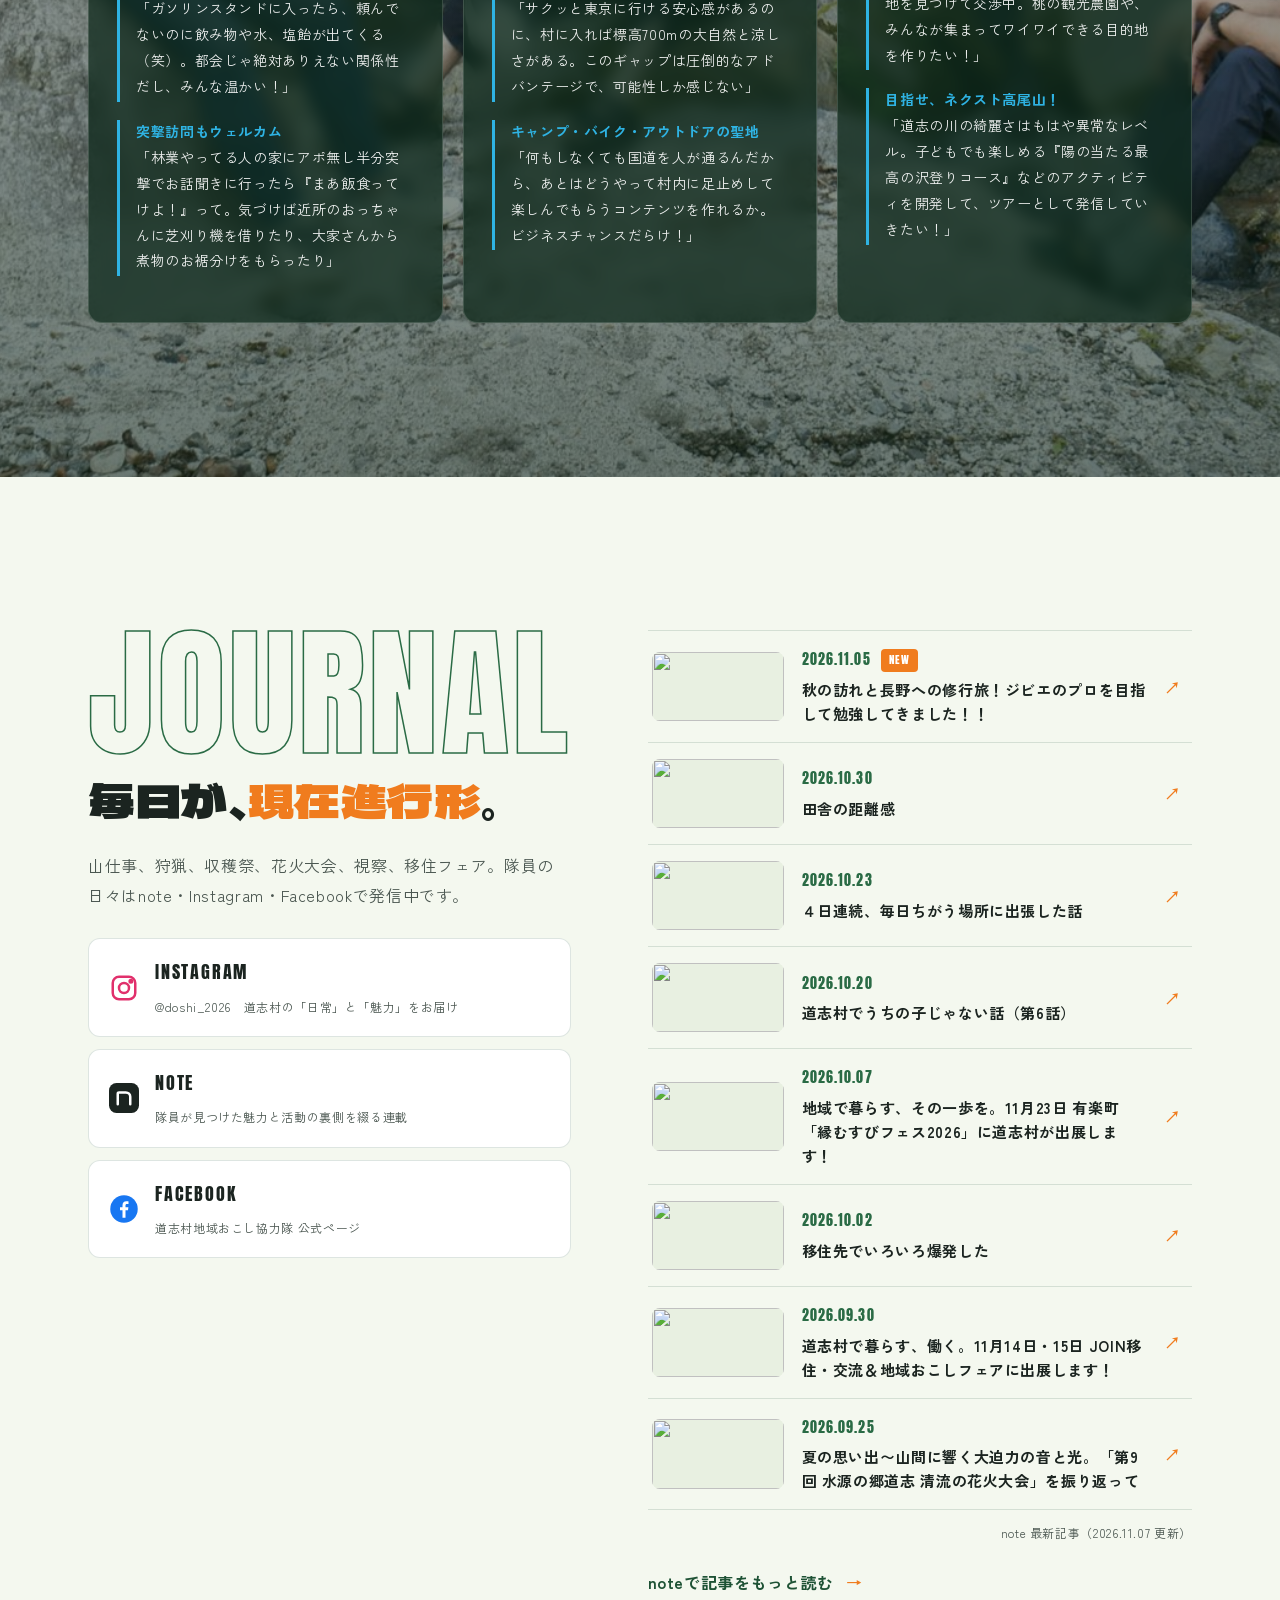
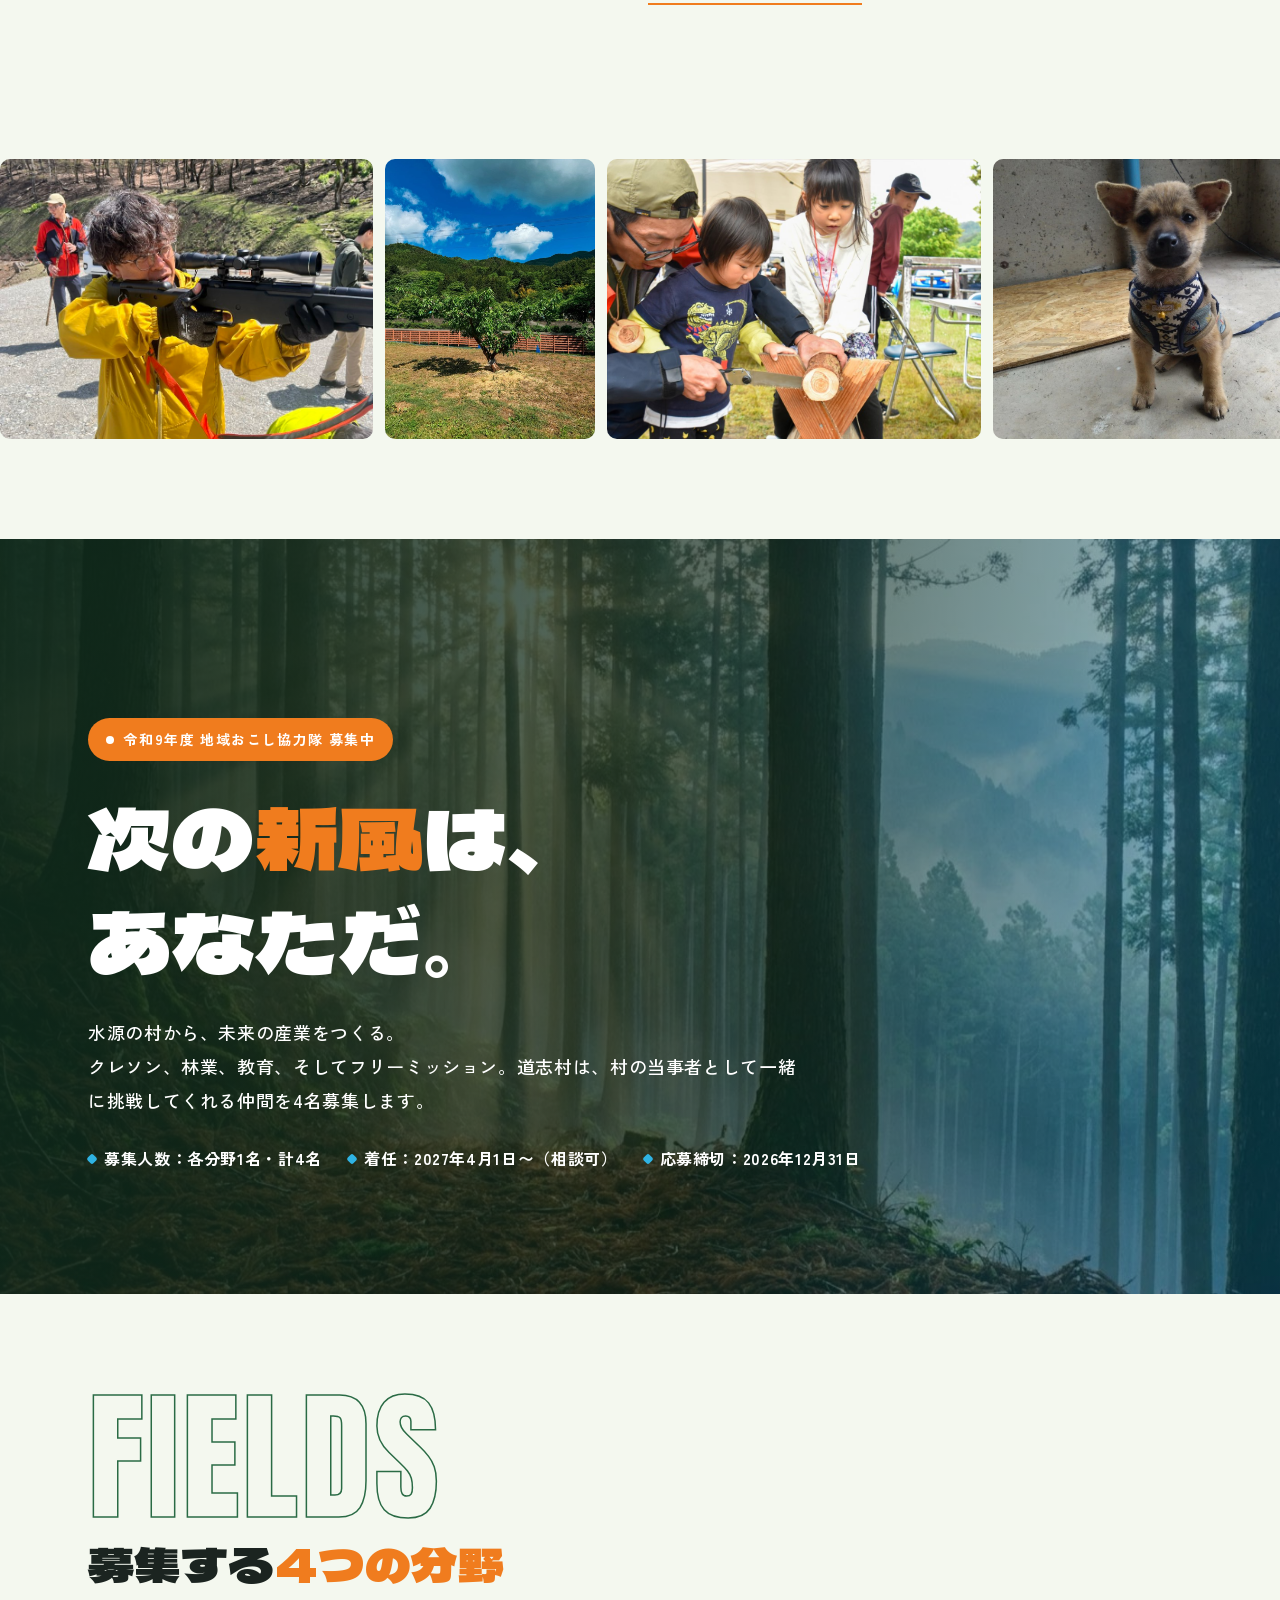
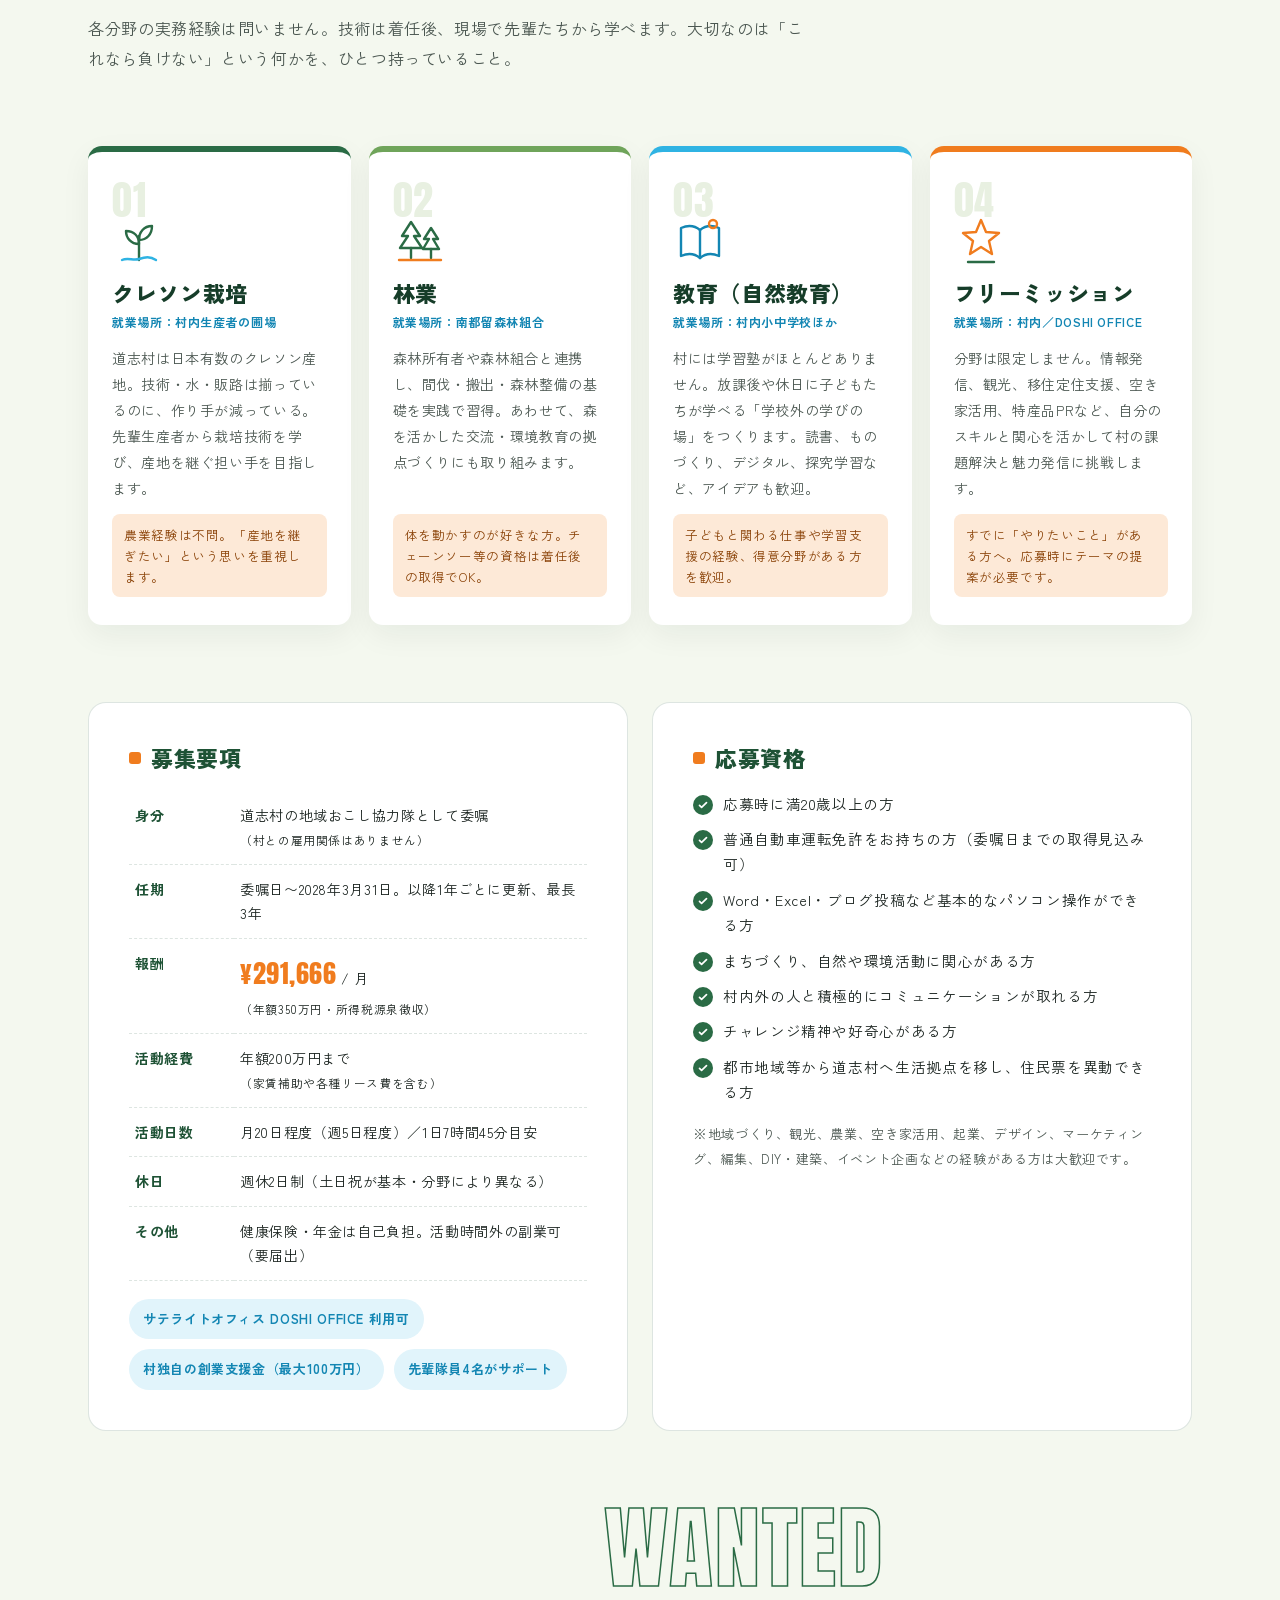
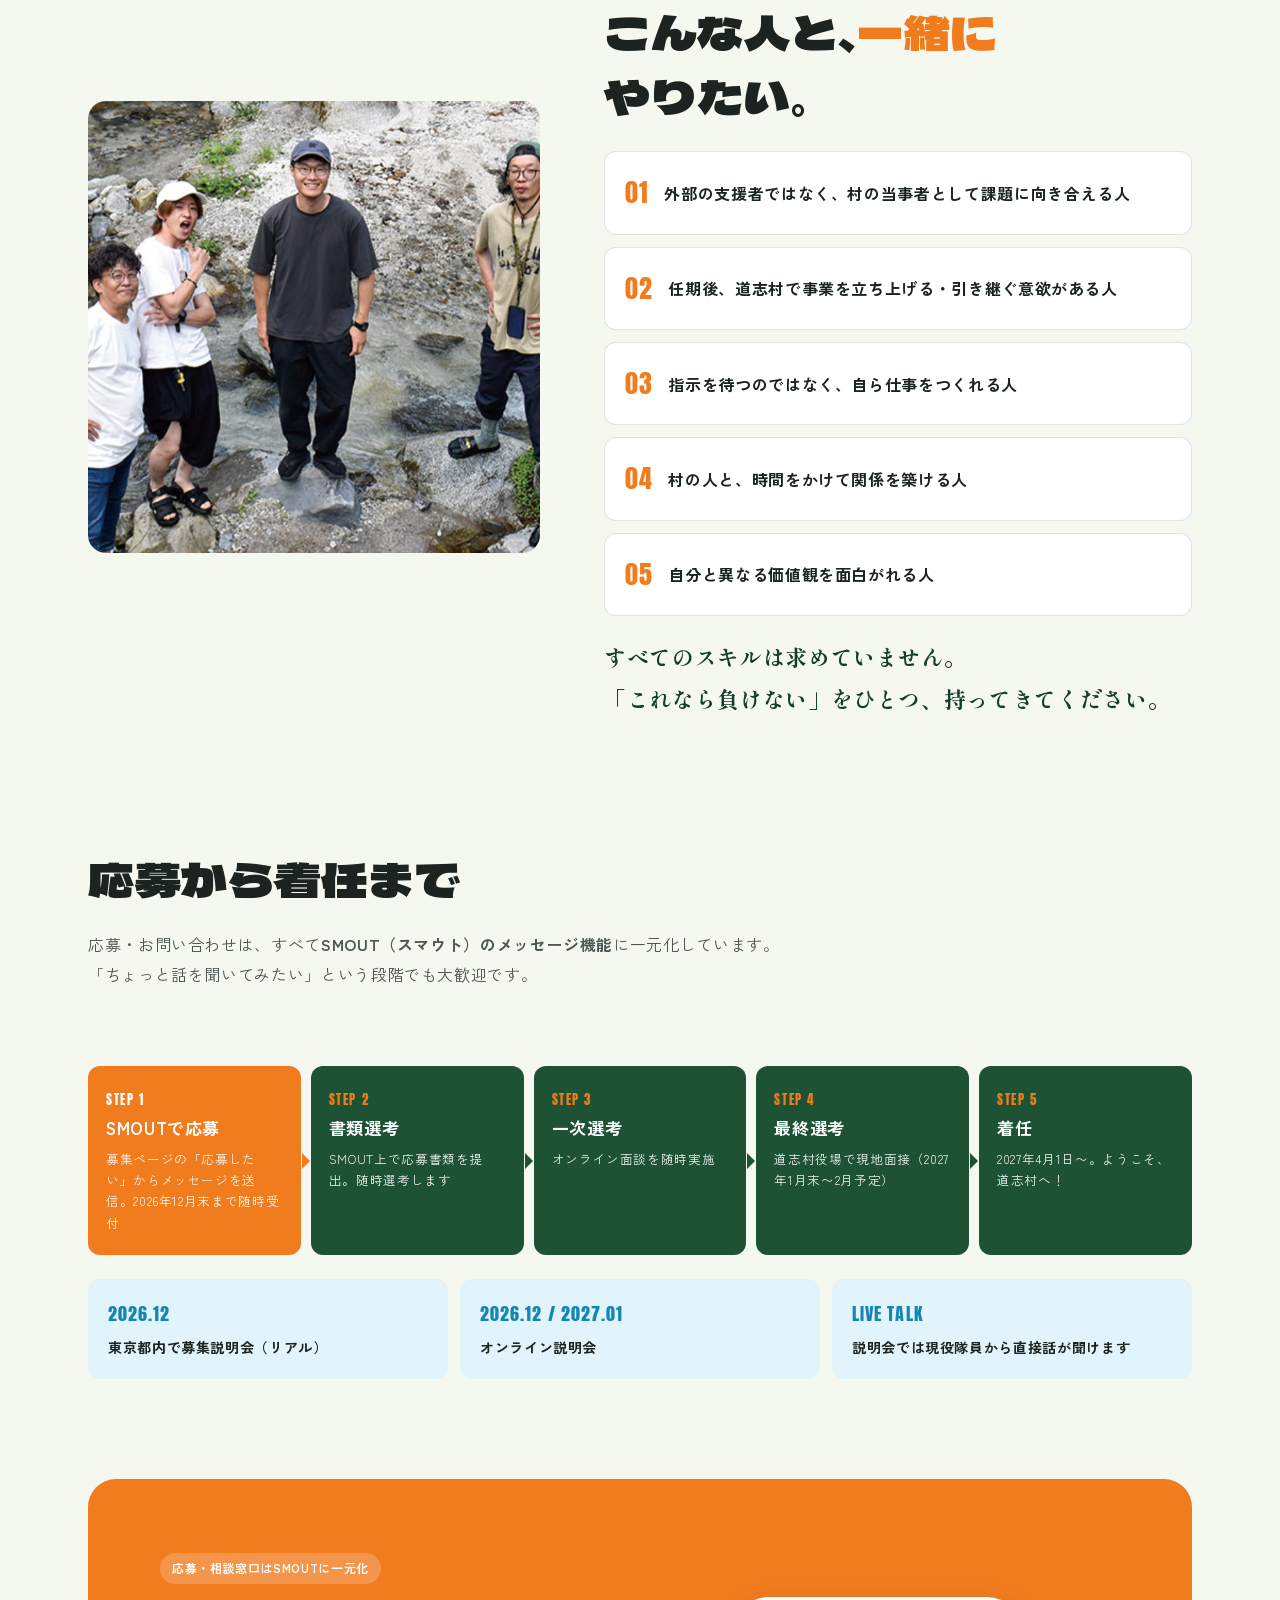
==== commit e93f8c93: "note の新着記事を反映" ====
--- a/index.html
+++ b/index.html
@@ -357,7 +357,7 @@
           <!-- NOTE-FEED:START（この間は tools/update-note.rb で自動生成されます。直接編集しないでください） -->
           <ul class="journal-list">
             <li><a href="https://note.com/doshi_2026/n/n0f54fbbc7a15" target="_blank" rel="noopener"><span class="thumb"><img loading="lazy" src="https://assets.st-note.com/production/uploads/images/322919702/rectangle_large_type_2_df4d659f45b2e7846d501c4cc01000a8.jpeg?width=800" alt=""></span><span class="body"><time datetime="2026-11-05">2026.11.05</time><span class="new">NEW</span><span class="t">秋の訪れと長野への修行旅！ジビエのプロを目指して勉強してきました！！</span></span></a></li>
-            <li><a href="https://note.com/doshi_2026/n/nbc95de6284f6" target="_blank" rel="noopener"><span class="thumb"><img loading="lazy" src="https://assets.st-note.com/production/uploads/images/330293560/rectangle_large_type_2_961ef98cdb9793288a65285cd15b106c.jpg?width=800" alt=""></span><span class="body"><time datetime="2026-10-30">2026.10.30</time><span class="new">NEW</span><span class="t">田舎の距離感</span></span></a></li>
+            <li><a href="https://note.com/doshi_2026/n/nbc95de6284f6" target="_blank" rel="noopener"><span class="thumb"><img loading="lazy" src="https://assets.st-note.com/production/uploads/images/330293560/rectangle_large_type_2_961ef98cdb9793288a65285cd15b106c.jpg?width=800" alt=""></span><span class="body"><time datetime="2026-10-30">2026.10.30</time><span class="t">田舎の距離感</span></span></a></li>
             <li><a href="https://note.com/doshi_2026/n/nd7a7268b39d7" target="_blank" rel="noopener"><span class="thumb"><img loading="lazy" src="https://assets.st-note.com/production/uploads/images/327243992/rectangle_large_type_2_6a64b4748ccf596bb4e971447a2e3b4c.jpeg?width=800" alt=""></span><span class="body"><time datetime="2026-10-23">2026.10.23</time><span class="t">４日連続、毎日ちがう場所に出張した話</span></span></a></li>
             <li><a href="https://note.com/doshi_2026/n/n2ce20823630e" target="_blank" rel="noopener"><span class="thumb"><img loading="lazy" src="https://assets.st-note.com/production/uploads/images/325470882/rectangle_large_type_2_f719d0649f6d775d5ddd9ad35d18acdb.jpeg?width=800" alt=""></span><span class="body"><time datetime="2026-10-20">2026.10.20</time><span class="t">道志村でうちの子じゃない話（第6話）</span></span></a></li>
             <li><a href="https://note.com/doshi_2026/n/n8841f41402af" target="_blank" rel="noopener"><span class="thumb"><img loading="lazy" src="https://assets.st-note.com/production/uploads/images/313157518/rectangle_large_type_2_cfd986d2303205e192b031636d0821bc.png?width=800" alt=""></span><span class="body"><time datetime="2026-10-07">2026.10.07</time><span class="t">地域で暮らす、その一歩を。11月23日 有楽町「縁むすびフェス2026」に道志村が出展します！</span></span></a></li>
@@ -365,7 +365,7 @@
             <li><a href="https://note.com/doshi_2026/n/n649fa82d39f6" target="_blank" rel="noopener"><span class="thumb"><img loading="lazy" src="https://assets.st-note.com/production/uploads/images/312802881/rectangle_large_type_2_3e4e728afd0243143c228cfda01c9fba.png?width=800" alt=""></span><span class="body"><time datetime="2026-09-30">2026.09.30</time><span class="t">道志村で暮らす、働く。11月14日・15日 JOIN移住・交流＆地域おこしフェアに出展します！</span></span></a></li>
             <li><a href="https://note.com/doshi_2026/n/n1f165eab5445" target="_blank" rel="noopener"><span class="thumb"><img loading="lazy" src="https://assets.st-note.com/production/uploads/images/316968225/rectangle_large_type_2_419ce05f6d52e46075e495dbfb9fd11d.jpeg?width=800" alt=""></span><span class="body"><time datetime="2026-09-25">2026.09.25</time><span class="t">夏の思い出〜山間に響く大迫力の音と光。「第9回 水源の郷道志 清流の花火大会」を振り返って</span></span></a></li>
           </ul>
-          <p class="journal-updated">note 最新記事（2026.11.06 更新）</p>
+          <p class="journal-updated">note 最新記事（2026.11.07 更新）</p>
           <!-- NOTE-FEED:END -->
           <a class="link-arrow" href="https://note.com/doshi_2026" target="_blank" rel="noopener">noteで記事をもっと読む</a>
         </div>
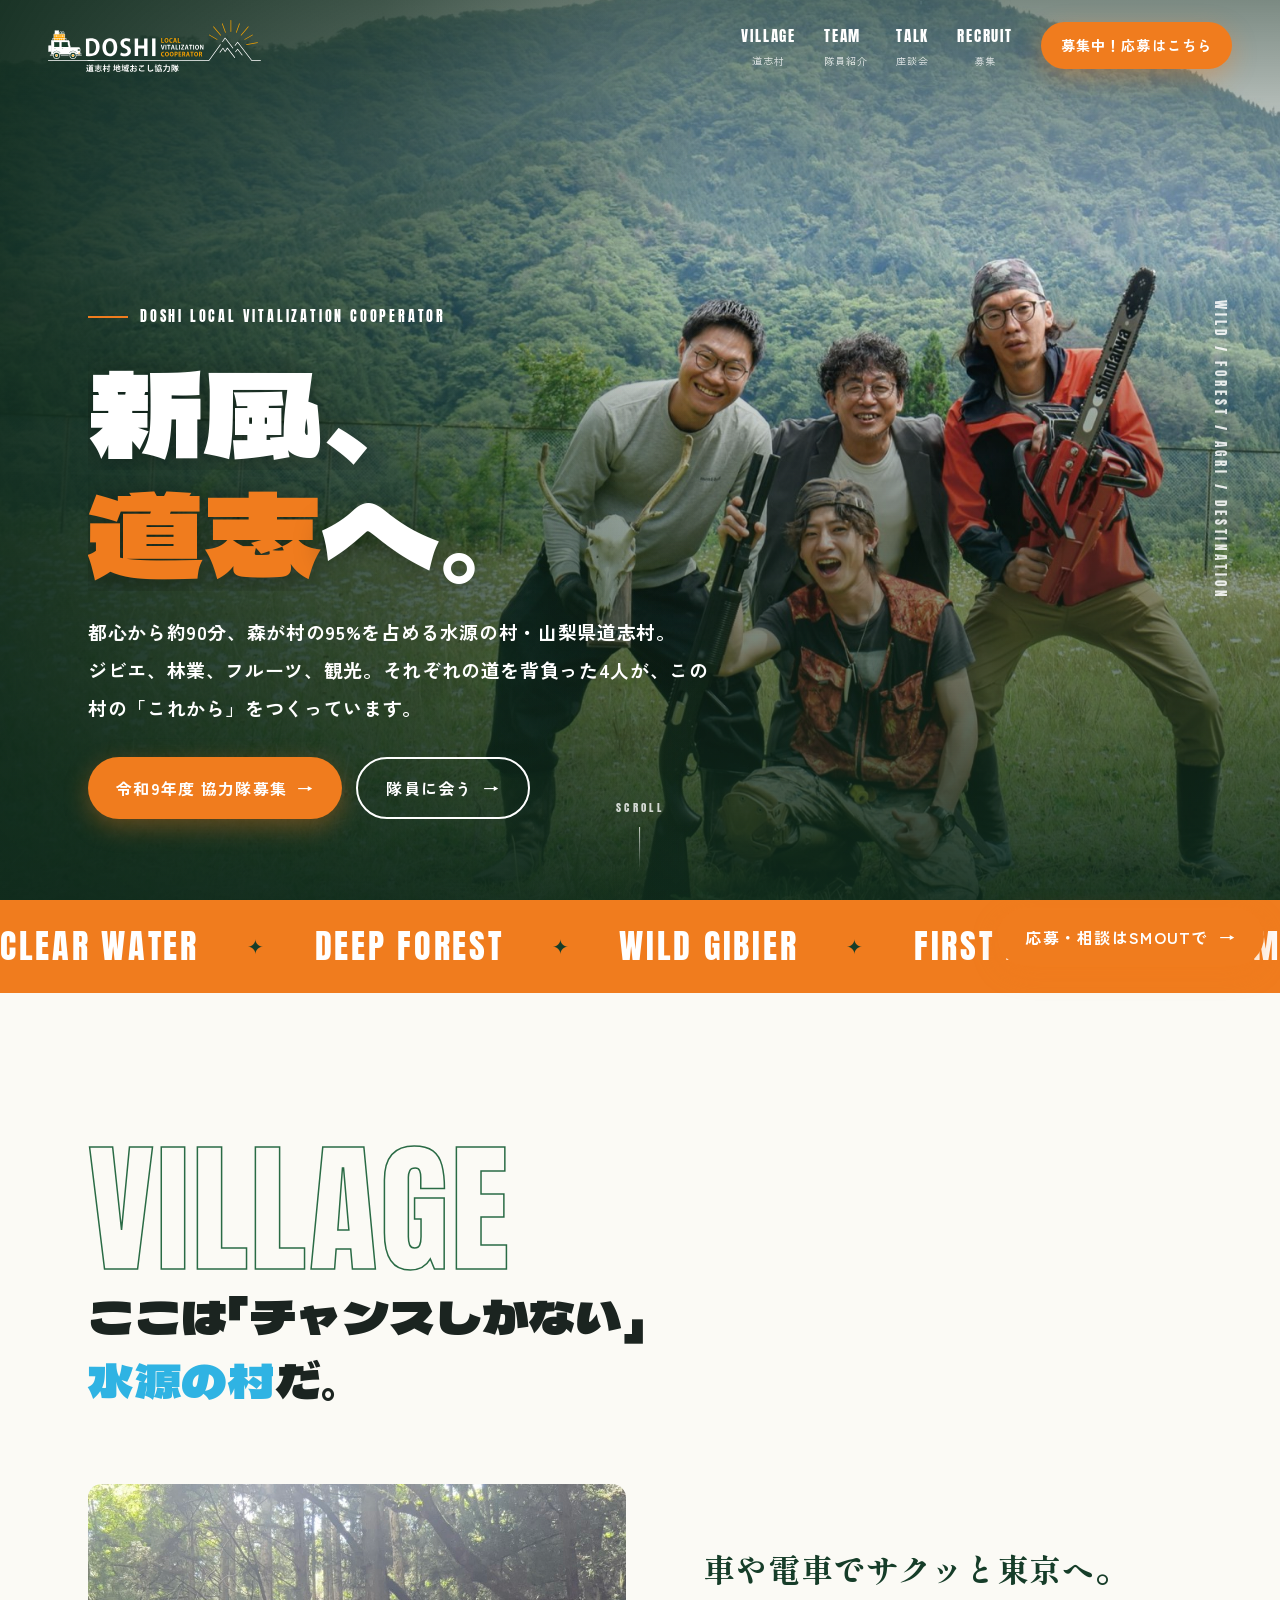
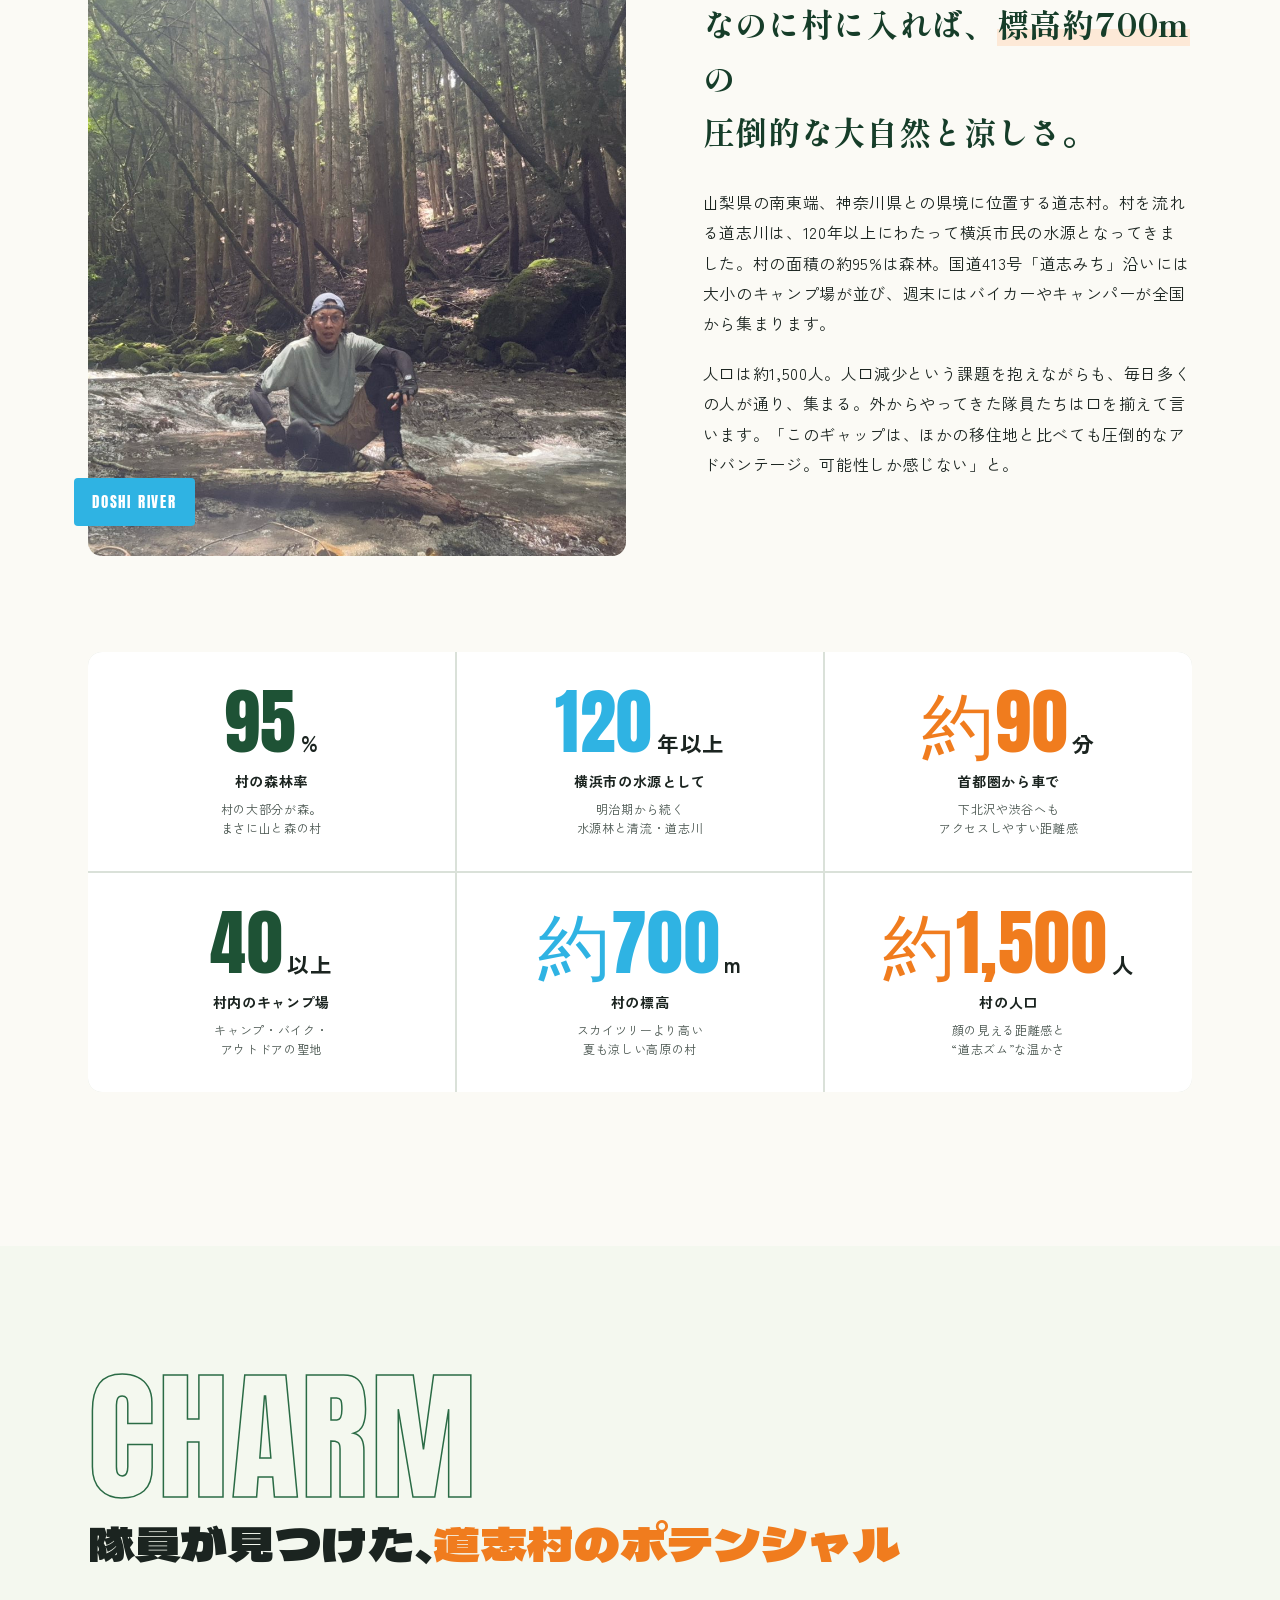
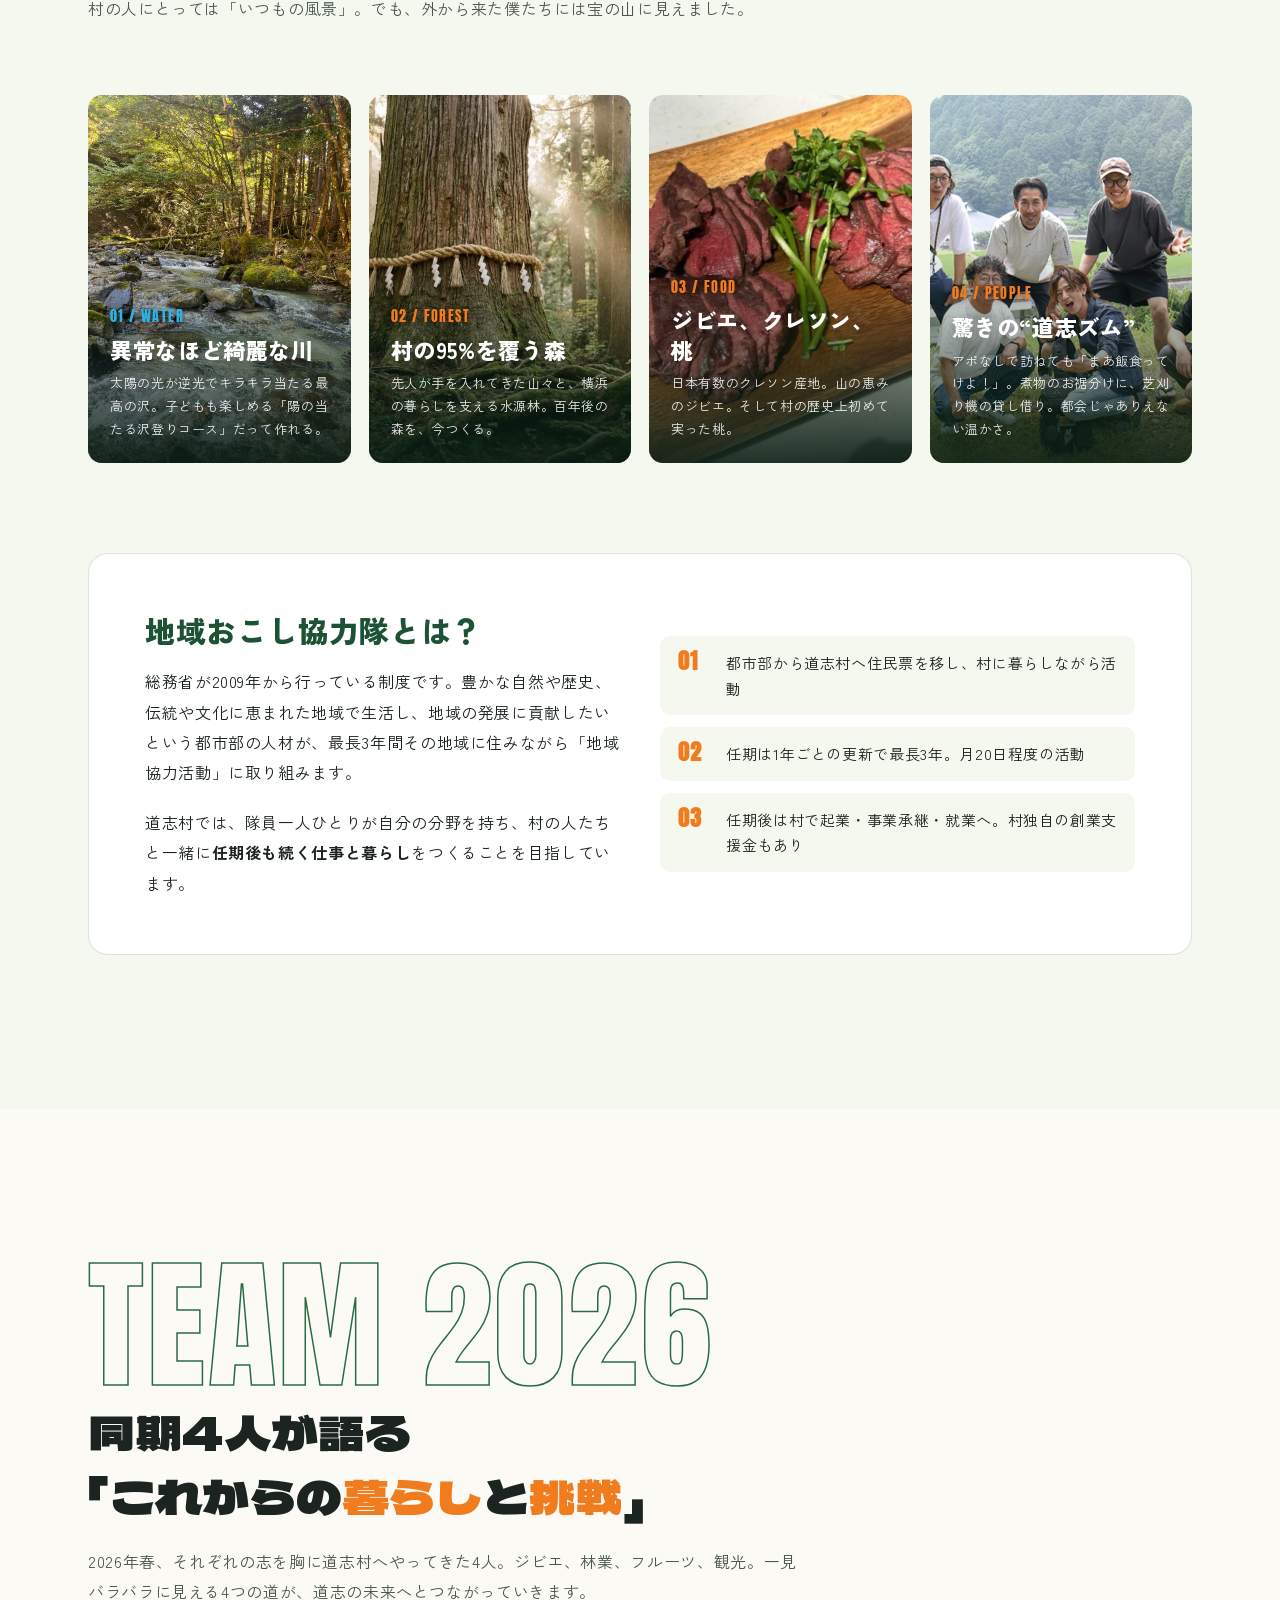
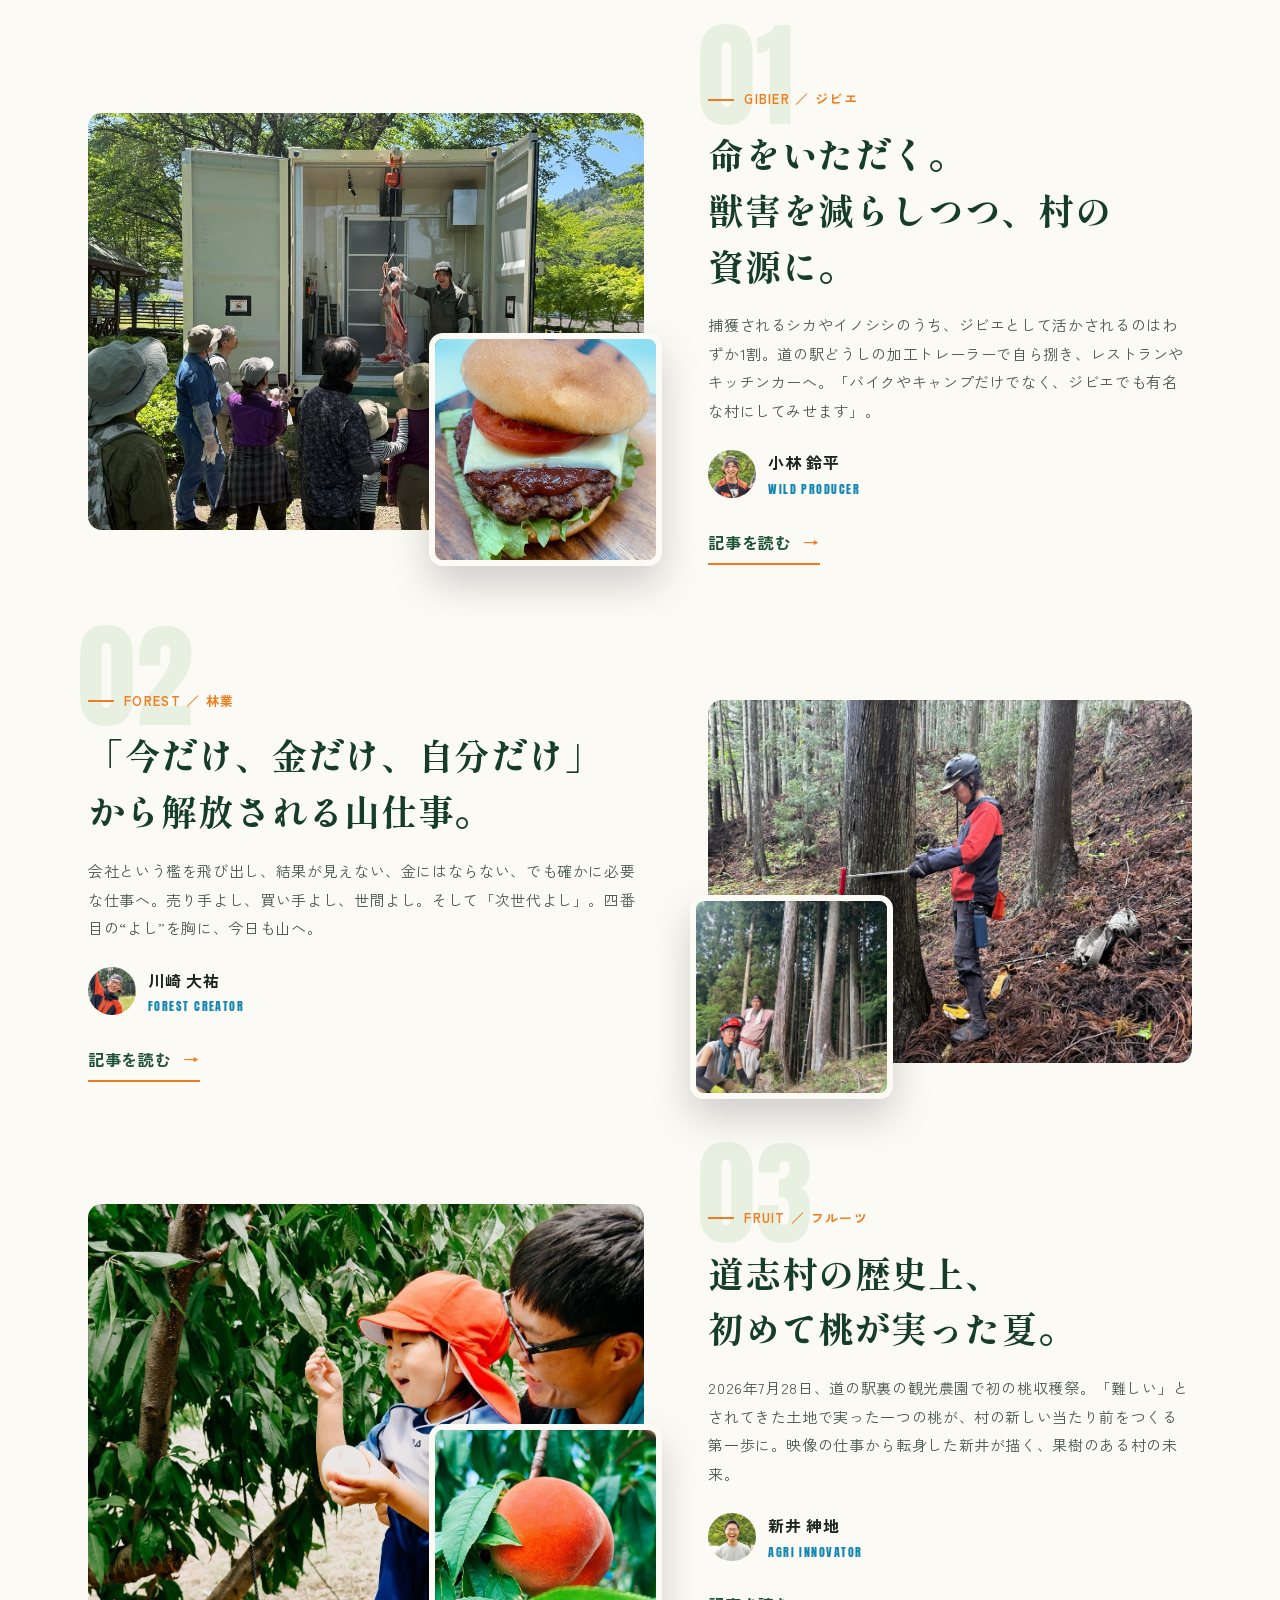
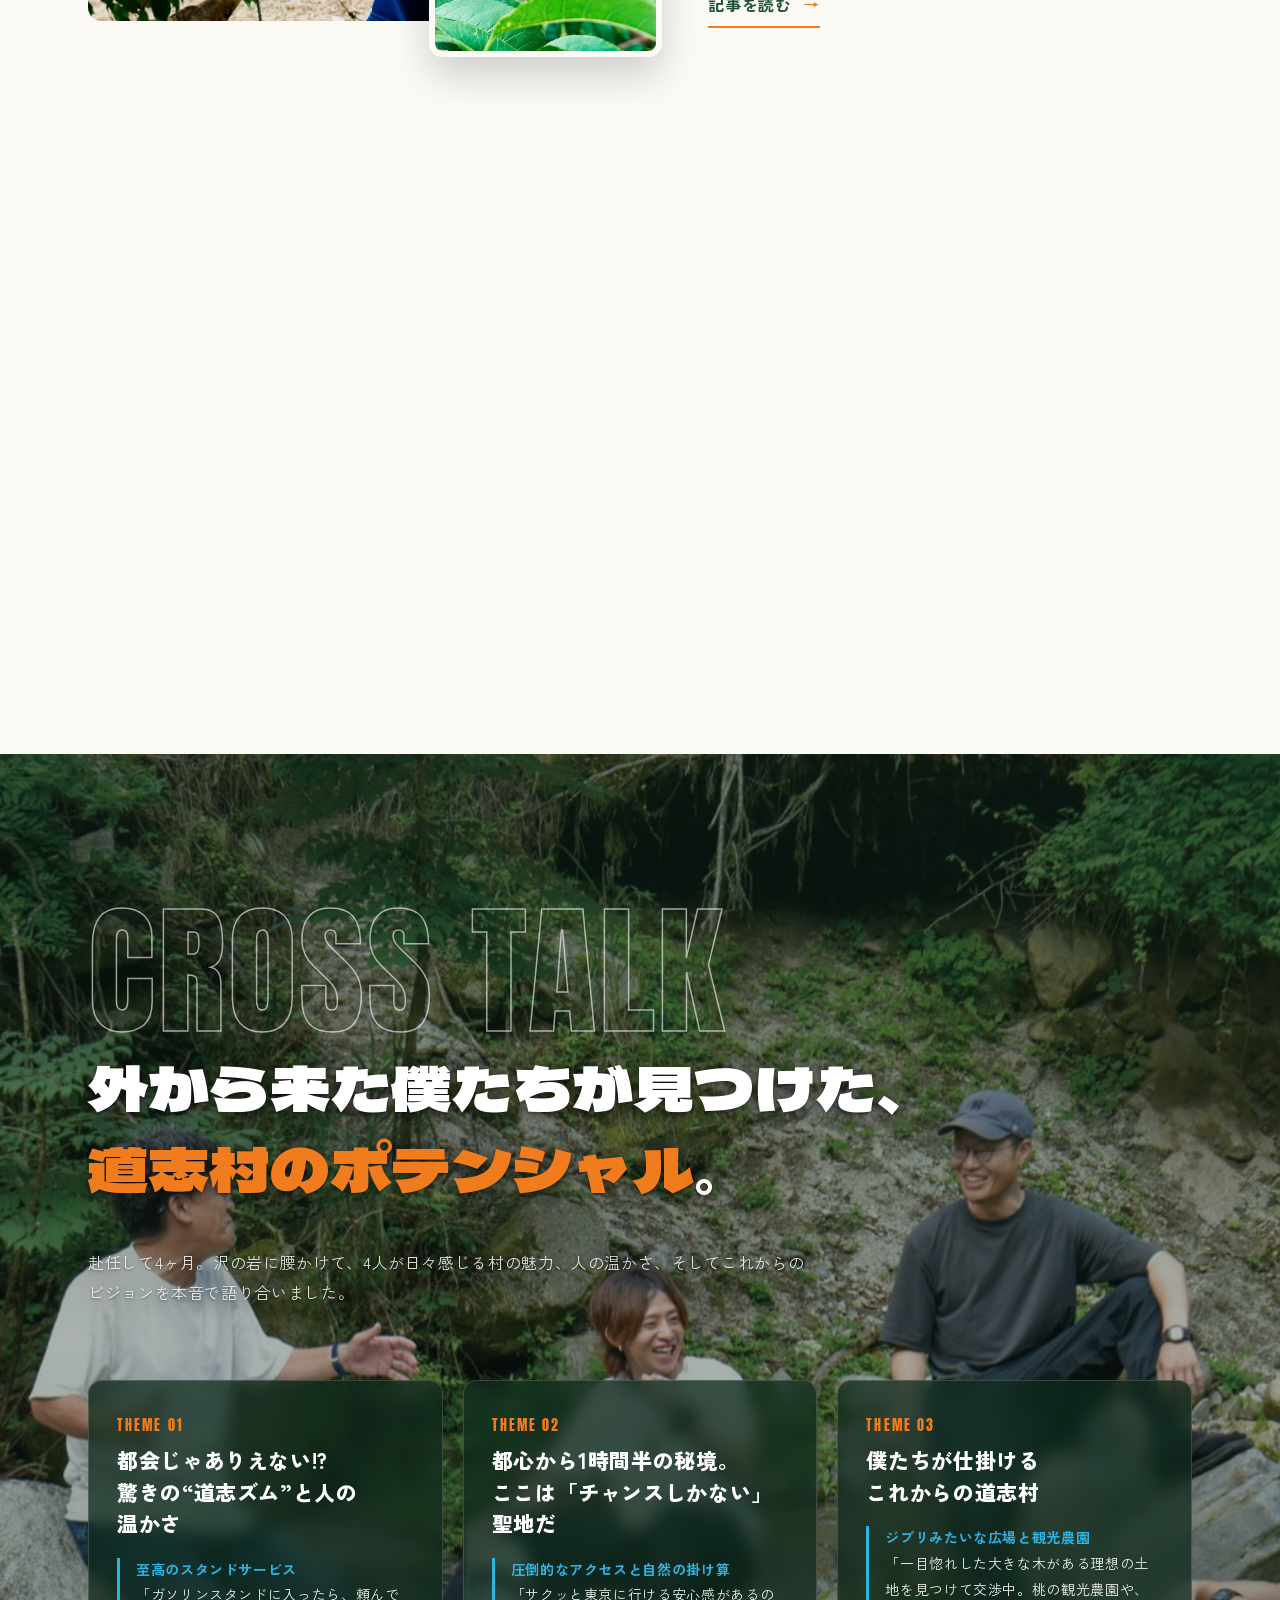
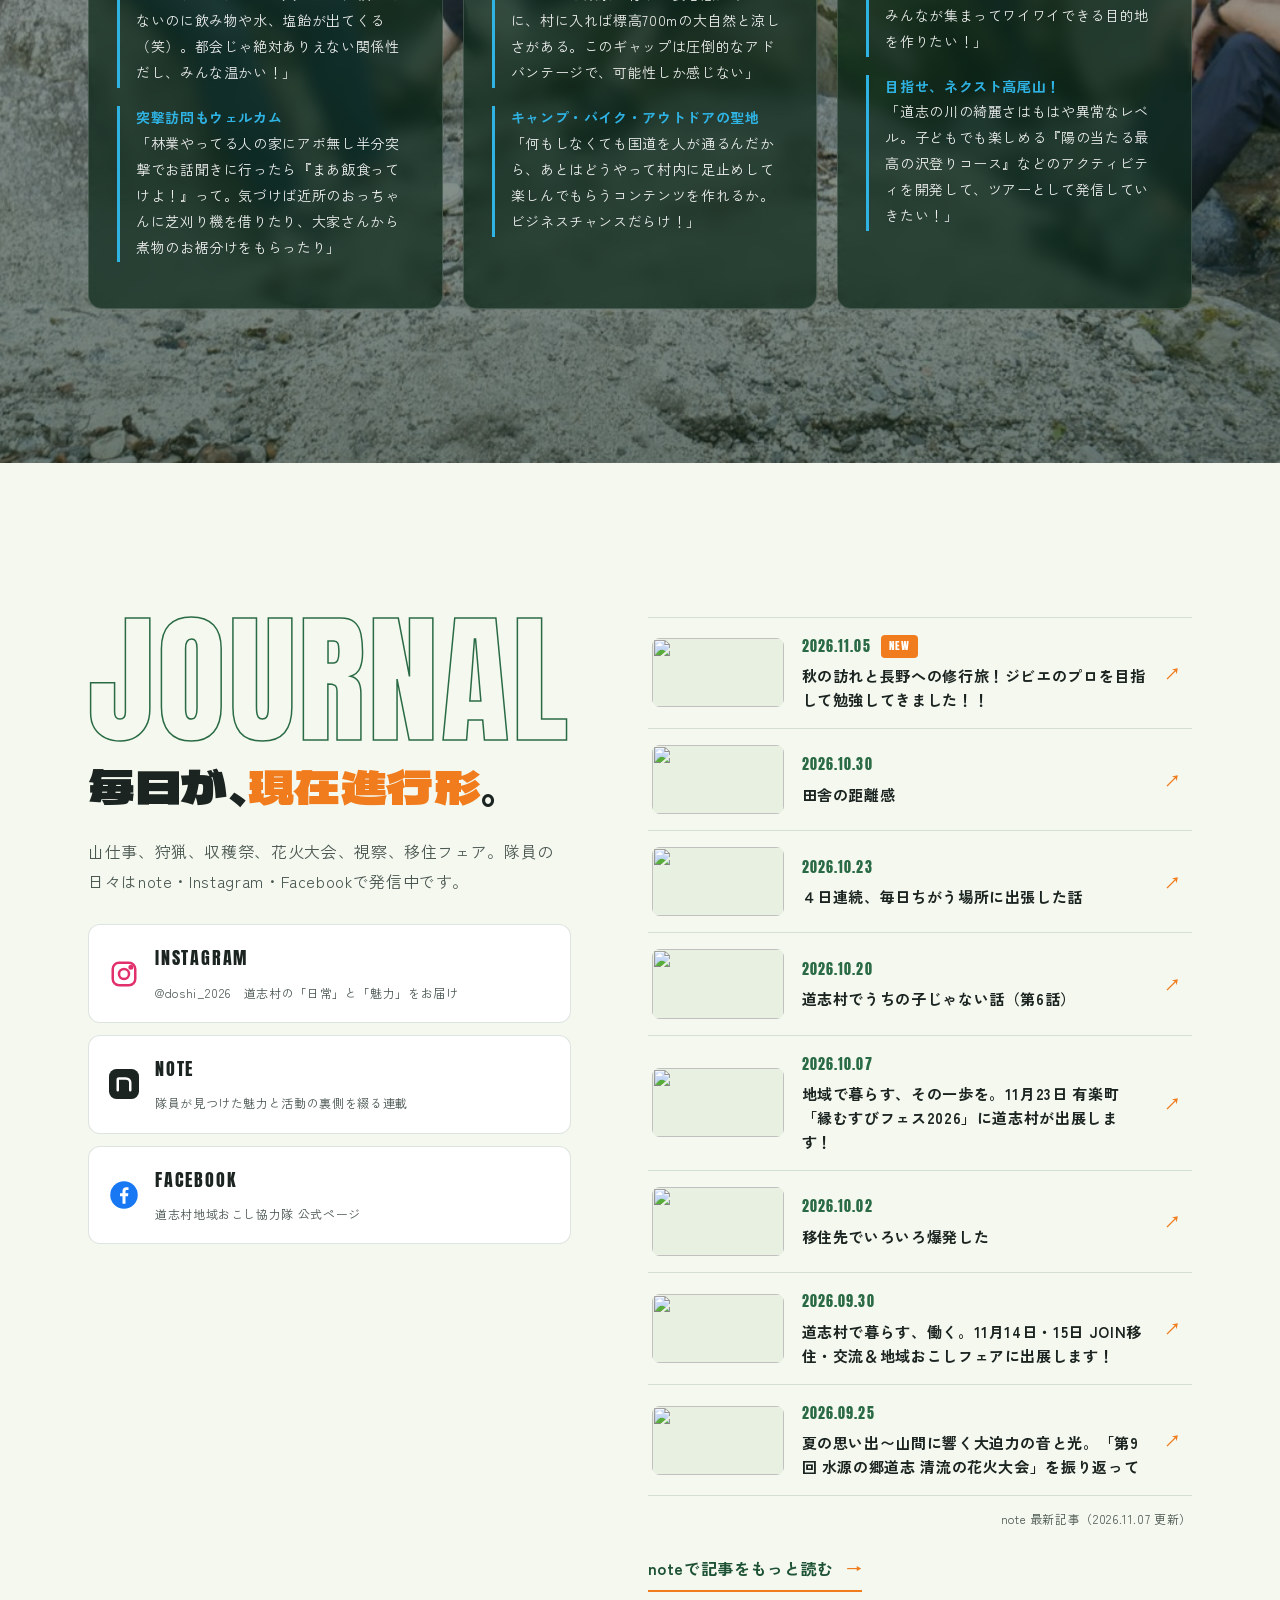
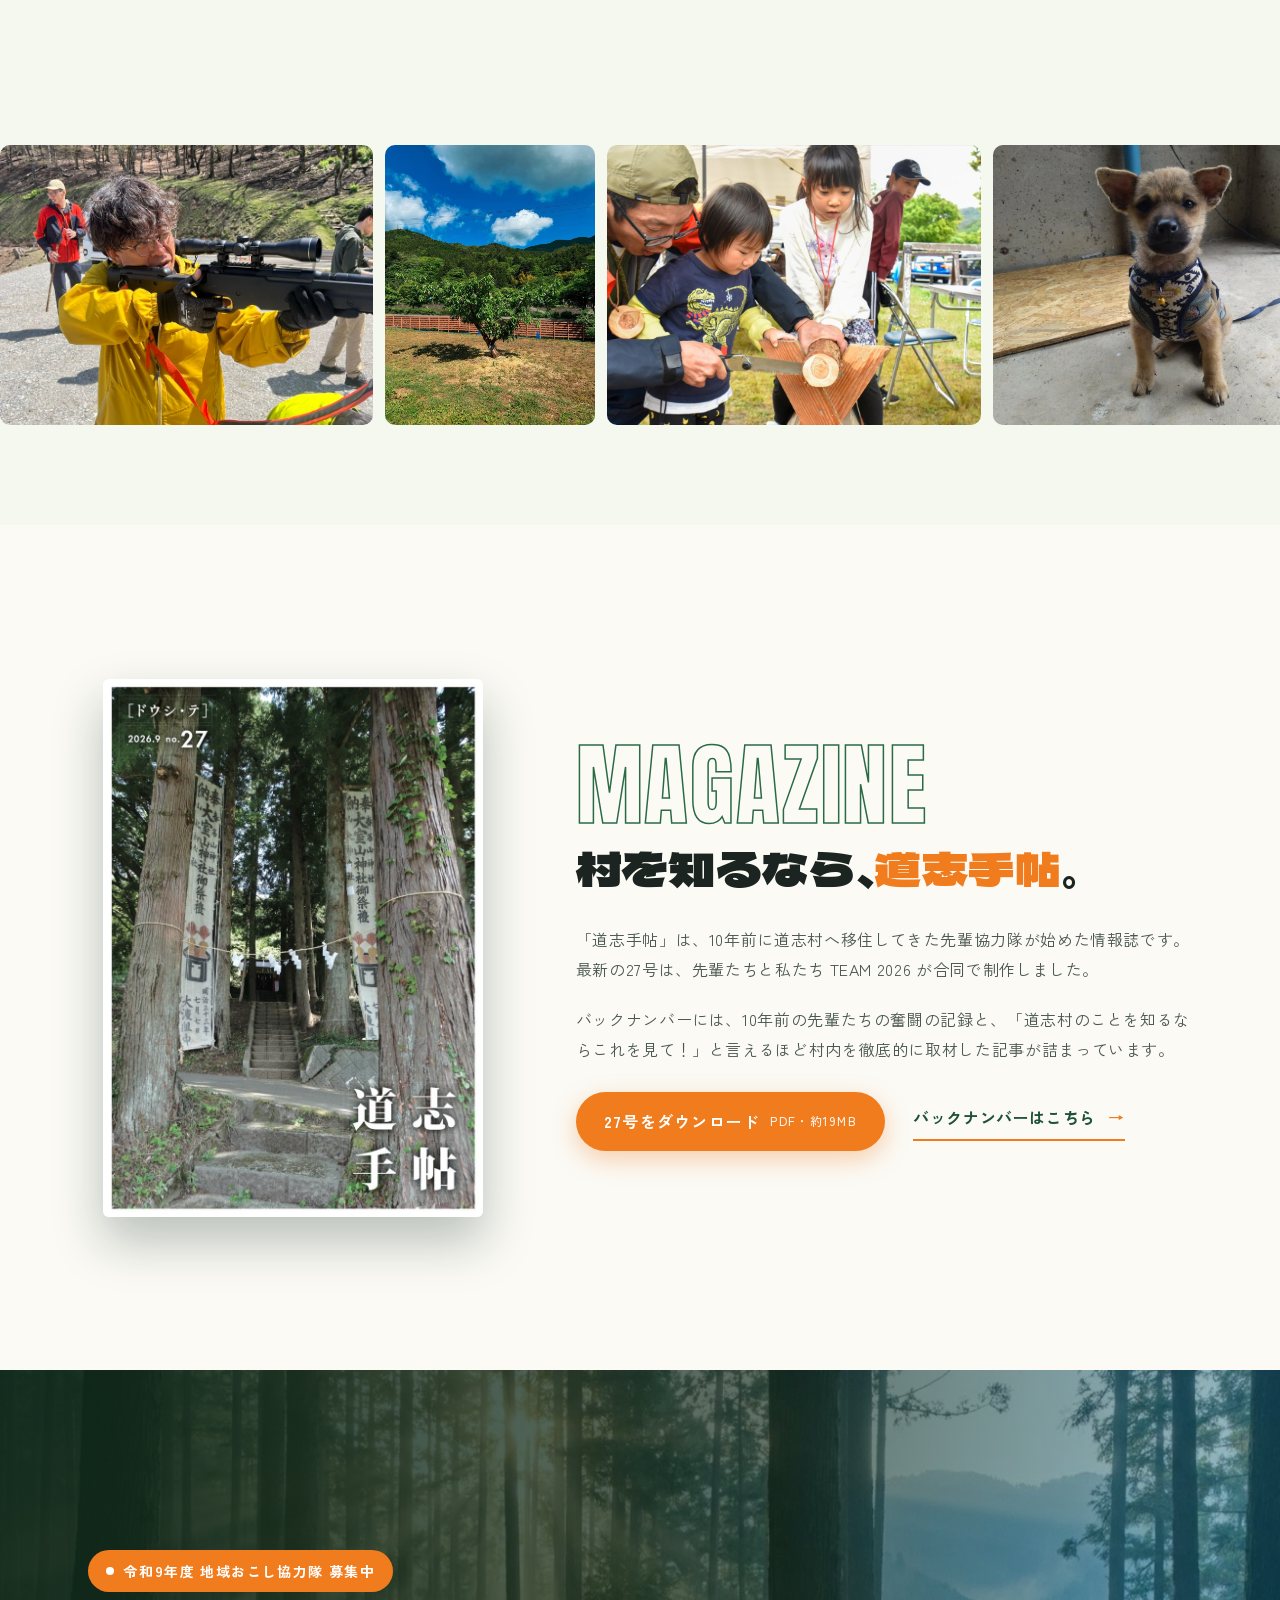
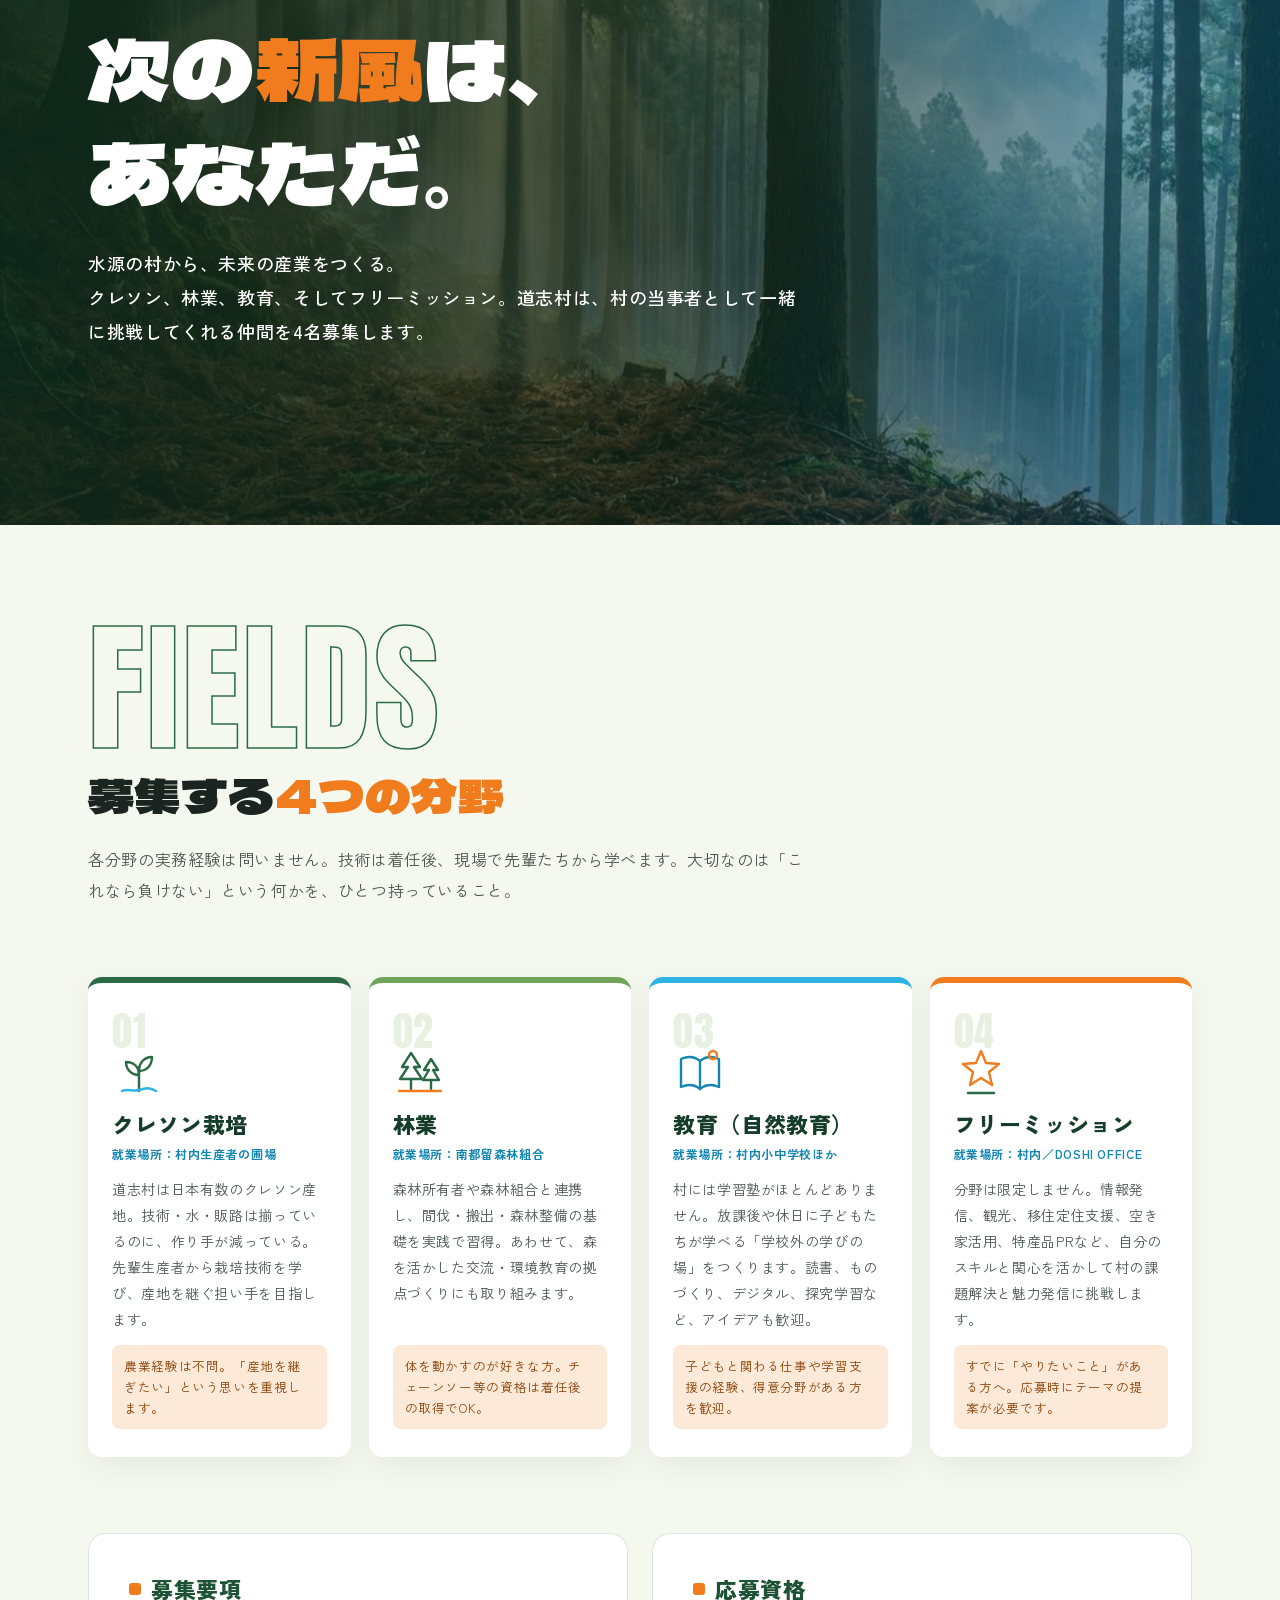
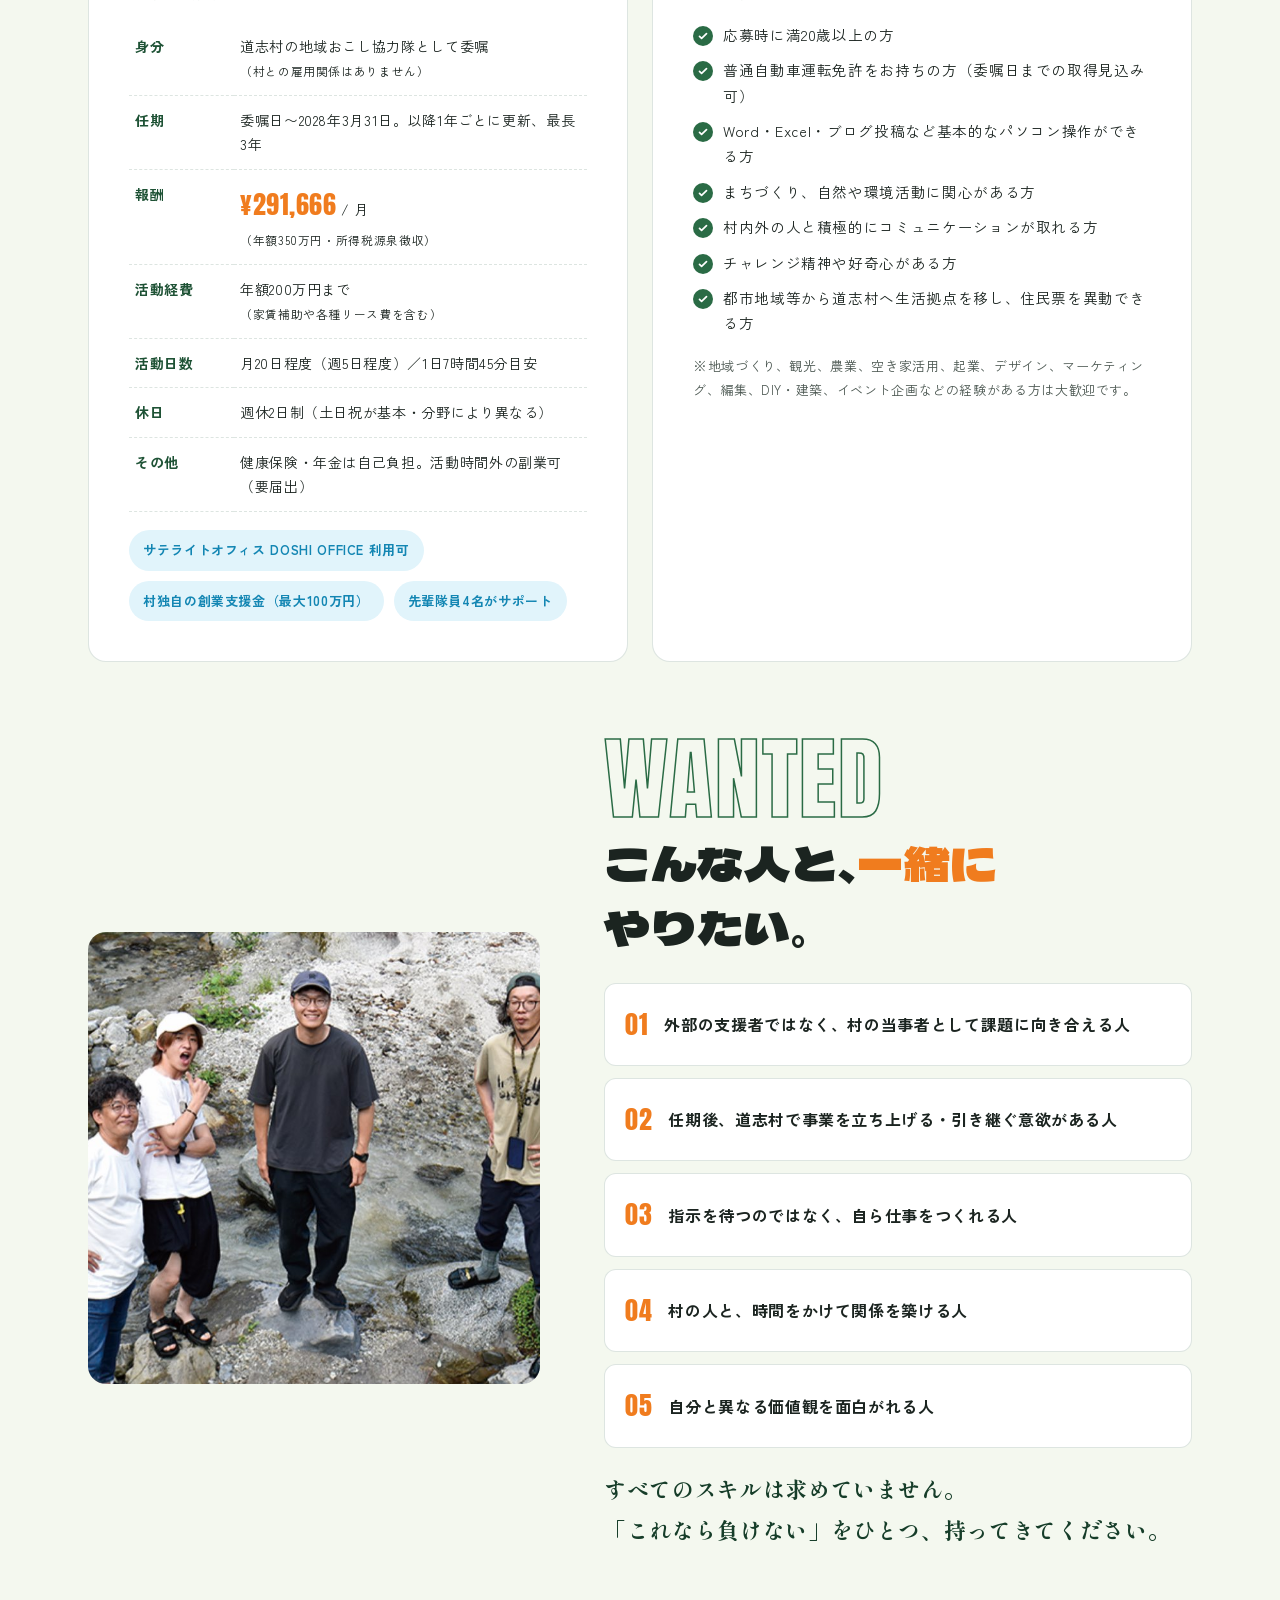
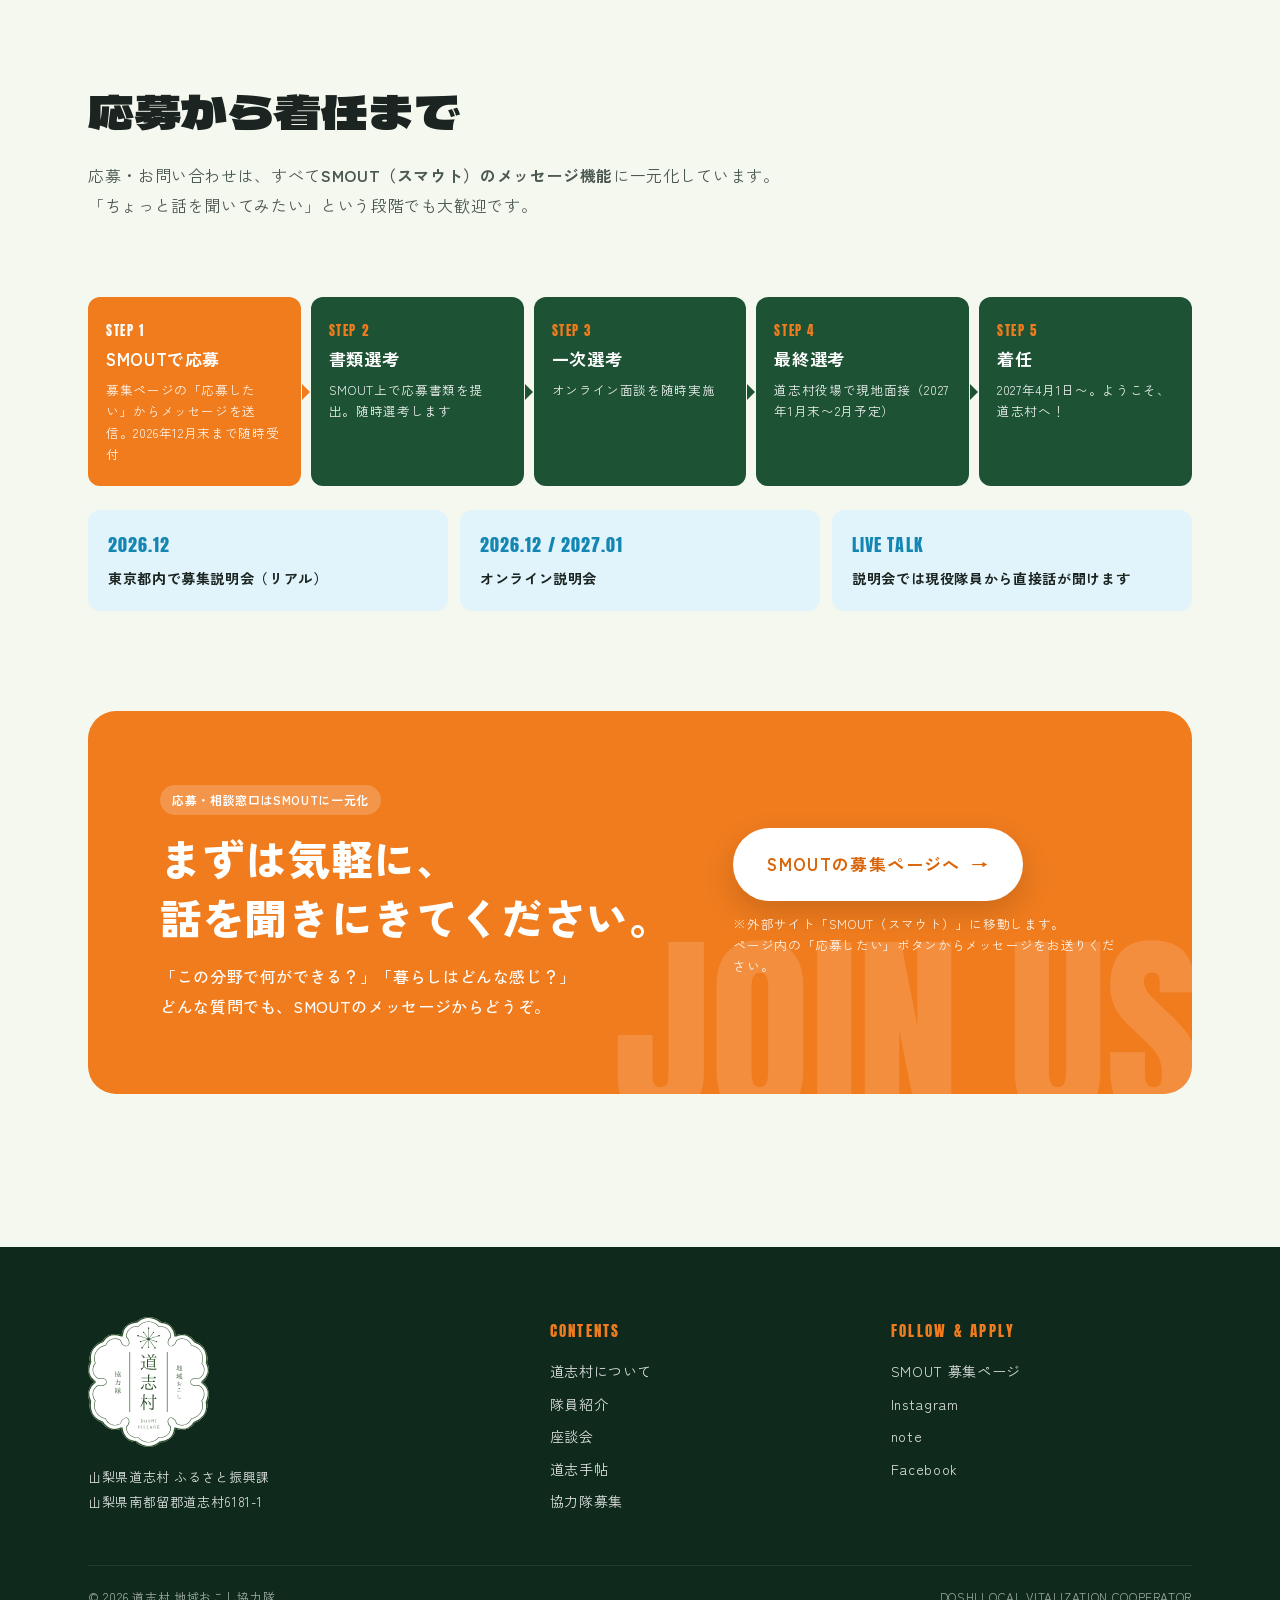
==== commit 81fe10ae: "見出し調整・TEAM統合・紋章ロゴ" ====
--- a/index.html
+++ b/index.html
@@ -15,7 +15,7 @@
 <link rel="preconnect" href="https://fonts.googleapis.com">
 <link rel="preconnect" href="https://fonts.gstatic.com" crossorigin>
 <link href="https://fonts.googleapis.com/css2?family=Anton&family=Dela+Gothic+One&family=Shippori+Mincho+B1:wght@700;800&family=Zen+Kaku+Gothic+New:wght@400;500;700;900&display=swap" rel="stylesheet">
-<link rel="stylesheet" href="assets/css/style.css?v=25">
+<link rel="stylesheet" href="assets/css/style.css?v=33">
 </head>
 <body>
 
@@ -26,7 +26,6 @@
   <nav class="nav" aria-label="メインメニュー">
     <a class="nav-link" href="#village">VILLAGE<small>道志村</small></a>
     <a class="nav-link" href="#team">TEAM<small>隊員紹介</small></a>
-    <a class="nav-link" href="#stories">STORIES<small>活動記事</small></a>
     <a class="nav-link" href="#talk">TALK<small>座談会</small></a>
     <a class="nav-link" href="#recruit">RECRUIT<small>募集</small></a>
     <a class="btn btn-orange btn-sm" href="https://smout.jp/plans/29653" target="_blank" rel="noopener">募集中！応募はこちら</a>
@@ -76,7 +75,7 @@
           <span class="tag">DOSHI RIVER</span>
         </div>
         <div class="concept-text reveal reveal-d1">
-          <p class="big">車や電車でサクッと東京へ。<br>なのに村に入れば、<span class="hl">標高約700m</span>の<br>圧倒的な大自然と涼しさ。</p>
+          <p class="big">車や電車でサクッと東京へ。<br>なのに村に入れば、<span class="hl">標高約700m</span>の<br class="pc">圧倒的な大自然と涼しさ。</p>
           <p>山梨県の南東端、神奈川県との県境に位置する道志村。村を流れる道志川は、120年以上にわたって横浜市民の水源となってきました。村の面積の約95%は森林。国道413号「道志みち」沿いには大小のキャンプ場が並び、週末にはバイカーやキャンパーが全国から集まります。</p>
           <p>人口は約1,500人。人口減少という課題を抱えながらも、毎日多くの人が通り、集まる。外からやってきた隊員たちは口を揃えて言います。「このギャップは、ほかの移住地と比べても圧倒的なアドバンテージ。可能性しか感じない」と。</p>
         </div>
@@ -97,12 +96,12 @@
     <div class="container">
       <div class="sec-head reveal" style="padding-top:clamp(80px,10vw,130px)">
         <span class="sec-label">CHARM</span>
-        <h2 class="sec-title">隊員が見つけた、<em>道志村のポテンシャル</em></h2>
+        <h2 class="sec-title">隊員が見つけた、<br class="sp"><em>道志村のポテンシャル</em></h2>
         <p class="sec-desc">村の人にとっては「いつもの風景」。でも、外から来た僕たちには宝の山に見えました。</p>
       </div>
       <div class="charms">
         <article class="charm is-water reveal">
-          <img loading="lazy" src="assets/img/nat-river.jpg" alt="森の中を流れる透明な沢">
+          <img loading="lazy" src="assets/img/nat-stream.jpg" alt="苔むした岩の間を流れる透き通った渓流" style="object-position:50% 65%">
           <div class="charm-body"><span class="charm-no">01 / WATER</span><h3>異常なほど綺麗な川</h3><p>太陽の光が逆光でキラキラ当たる最高の沢。子どもも楽しめる「陽の当たる沢登りコース」だって作れる。</p></div>
         </article>
         <article class="charm reveal reveal-d1">
@@ -135,101 +134,12 @@
   </section>
 
   <!-- TEAM -->
-  <section class="section team-section" id="team">
+  <section class="section" id="team">
     <div class="container">
       <div class="sec-head reveal">
         <span class="sec-label">TEAM 2026</span>
         <h2 class="sec-title">同期4人が語る<br>「これからの<em>暮らし</em>と<em>挑戦</em>」</h2>
-        <p class="sec-desc">2026年春、それぞれの志を胸に道志村へやってきた4人。ジビエ、林業、フルーツ、観光・広報。一見バラバラに見える4つの道が、道志の未来へとつながっていきます。</p>
-      </div>
-
-      <div class="team-grid">
-        <a class="member reveal" href="stories/kobayashi.html">
-          <div class="member-photo"><img loading="lazy" src="assets/img/p-kobayashi.jpg" alt="小林鈴平。迷彩のベストを着て猟銃を持ち笑顔を見せる"></div>
-          <span class="member-field">ジビエ</span>
-          <div class="member-info">
-            <div class="member-role">WILD PRODUCER</div>
-            <h3 class="member-name">小林 鈴平<small>RINPEI KOBAYASHI</small></h3>
-            <p class="member-catch">命をいただく。獣害を減らしつつ、村の資源に。</p>
-            <span class="member-more">READ STORY</span>
-          </div>
-        </a>
-        <a class="member reveal reveal-d1" href="stories/kawasaki.html">
-          <div class="member-photo"><img loading="lazy" src="assets/img/p-kawasaki.jpg" alt="川崎大祐。赤い作業着でチェーンソーを構える"></div>
-          <span class="member-field">林業</span>
-          <div class="member-info">
-            <div class="member-role">FOREST CREATOR</div>
-            <h3 class="member-name">川崎 大祐<small>DAISUKE KAWASAKI</small></h3>
-            <p class="member-catch">山仕事が教える、世代を超えた責任。</p>
-            <span class="member-more">READ STORY</span>
-          </div>
-        </a>
-        <a class="member reveal reveal-d2" href="stories/arai.html">
-          <div class="member-photo"><img loading="lazy" src="assets/img/p-arai.jpg" alt="新井紳地。シカの頭骨を手に笑う"></div>
-          <span class="member-field">フルーツ</span>
-          <div class="member-info">
-            <div class="member-role">AGRI INNOVATOR</div>
-            <h3 class="member-name">新井 紳地<small>SHINJI ARAI</small></h3>
-            <p class="member-catch">『育てる』を、村の新しい力に。</p>
-            <span class="member-more">READ STORY</span>
-          </div>
-        </a>
-        <a class="member reveal reveal-d3" href="stories/murakami.html">
-          <div class="member-photo"><img loading="lazy" src="assets/img/p-murakami.jpg" alt="村上憲司。ジャケット姿で笑顔を見せる"></div>
-          <span class="member-field">観光・広報</span>
-          <div class="member-info">
-            <div class="member-role">DESTINATION DESIGNER</div>
-            <h3 class="member-name">村上 憲司<small>KENJI MURAKAMI</small></h3>
-            <p class="member-catch">流行りで終わらせない「本物の地域おこし」を。</p>
-            <span class="member-more">READ STORY</span>
-          </div>
-        </a>
-      </div>
-
-      <div class="profiles">
-        <div class="profile-card reveal">
-          <img loading="lazy" src="assets/img/p-arai.jpg" alt="">
-          <div>
-            <h4>新井 紳地<span>あらい しんじ</span></h4>
-            <dl><dt>出身／年齢</dt><dd>兵庫県／32歳</dd><dt>一番驚いたこと</dt><dd>お昼や夕方にチャイムが流れる</dd><dt>お気に入り</dt><dd>果樹畑候補地の“あそこ”♡</dd></dl>
-          </div>
-          <p class="bubble">世間話をたくさんしたいです！</p>
-        </div>
-        <div class="profile-card reveal reveal-d1">
-          <img loading="lazy" src="assets/img/p-kobayashi.jpg" alt="">
-          <div>
-            <h4>小林 鈴平<span>こばやし りんぺい</span></h4>
-            <dl><dt>出身／年齢</dt><dd>京都府／29歳</dd><dt>一番驚いたこと</dt><dd>走行中のクルマでも誰の車か見分けられる、村民の方の動体視力</dd><dt>お気に入り</dt><dd>自宅から眺める道坂川</dd></dl>
-          </div>
-          <p class="bubble">山梨一のジビエが有名な村にします！</p>
-        </div>
-        <div class="profile-card reveal">
-          <img loading="lazy" src="assets/img/p-kawasaki.jpg" alt="">
-          <div>
-            <h4>川崎 大祐<span>かわさき だいすけ</span></h4>
-            <dl><dt>出身／年齢</dt><dd>神奈川県／40歳</dd><dt>一番驚いたこと</dt><dd>人の温かさ、鹿の近さ、ブヨの後遺症</dd><dt>お気に入り</dt><dd>大室八幡神社</dd></dl>
-          </div>
-          <p class="bubble">道志村の美しい山々を次世代に繋ぐお手伝いをさせていただきます！</p>
-        </div>
-        <div class="profile-card reveal reveal-d1">
-          <img loading="lazy" src="assets/img/p-murakami.jpg" alt="">
-          <div>
-            <h4>村上 憲司<span>むらかみ けんじ</span></h4>
-            <dl><dt>出身／年齢</dt><dd>兵庫県／59歳</dd><dt>一番驚いたこと</dt><dd>音。新しい音を聞く度に反応しています</dd><dt>お気に入り</dt><dd>雄滝・雌滝。物語があるのも気に入っています</dd></dl>
-          </div>
-          <p class="bubble">道志村はすごい村です！</p>
-        </div>
-      </div>
-    </div>
-  </section>
-
-  <!-- STORIES -->
-  <section class="section" id="stories">
-    <div class="container">
-      <div class="sec-head reveal">
-        <span class="sec-label">STORIES</span>
-        <h2 class="sec-title">現場から届く、<em>4つの挑戦</em>。</h2>
-        <p class="sec-desc">山に入り、畑に立ち、命と向き合い、村の外へ飛び出す。隊員それぞれが、自分の言葉で綴る活動の記録です。</p>
+        <p class="sec-desc">2026年春、それぞれの志を胸に道志村へやってきた4人。ジビエ、林業、フルーツ、観光。一見バラバラに見える4つの道が、道志の未来へとつながっていきます。</p>
       </div>
 
       <div class="stories">
@@ -285,7 +195,7 @@
           </div>
           <div class="story-text reveal reveal-d1">
             <span class="story-no">04</span>
-            <span class="story-kicker">TOURISM ／ 観光・広報</span>
+            <span class="story-kicker">TOURISM ／ 観光</span>
             <h3 class="story-title">流行りで終わらせない。<br>10年後の土壌となる地域おこしを。</h3>
             <p>村の人には「何もない、いつもの風景」。でも外の視点なら気づける宝が無数に眠っている。花火大会のポスター制作から、東京ビッグサイトでの企業40社との対話まで。見栄えの良い瞬間風速より、続く仕組みを。</p>
             <div class="story-by"><img loading="lazy" src="assets/img/p-murakami.jpg" alt=""><div>村上 憲司<small>DESTINATION DESIGNER</small></div></div>
@@ -379,6 +289,29 @@
       <img src="assets/img/mk-shoot.jpg" alt=""><img class="tall" src="assets/img/ar-orchard.jpg" alt=""><img src="assets/img/kw-kids.jpg" alt=""><img src="assets/img/life-dog.jpg" alt=""><img src="assets/img/mk-bee.jpg" alt=""><img class="tall" src="assets/img/kb-charm.jpg" alt=""><img src="assets/img/kw-elder.jpg" alt=""><img src="assets/img/mk-party.jpg" alt=""><img src="assets/img/nat-mountain.jpg" alt=""><img src="assets/img/ar-tape.jpg" alt=""><img src="assets/img/life-meal.jpg" alt=""><img src="assets/img/talk-2.jpg" alt="">
     </div>
   </div>
+
+  <!-- MAGAZINE -->
+  <section class="section" id="magazine">
+    <div class="container">
+      <div class="techo">
+        <a class="techo-cover reveal" href="assets/docs/doshi-techo-27.pdf" download="道志手帖27号.pdf" aria-label="道志手帖27号のPDFをダウンロード">
+          <img loading="lazy" src="assets/img/techo-27.jpg" alt="道志手帖27号の表紙。杉の大木の間に幟が立つ神社の参道の写真">
+        </a>
+        <div class="techo-text reveal reveal-d1">
+          <div class="sec-head">
+            <span class="sec-label">MAGAZINE</span>
+            <h2 class="sec-title">村を知るなら、<br class="sp"><em>道志手帖</em>。</h2>
+          </div>
+          <p>「道志手帖」は、10年前に道志村へ移住してきた先輩協力隊が始めた情報誌です。最新の27号は、先輩たちと私たち TEAM 2026 が合同で制作しました。</p>
+          <p>バックナンバーには、10年前の先輩たちの奮闘の記録と、「道志村のことを知るならこれを見て！」と言えるほど村内を徹底的に取材した記事が詰まっています。</p>
+          <div class="techo-actions">
+            <a class="btn btn-orange" href="assets/docs/doshi-techo-27.pdf" download="道志手帖27号.pdf">27号をダウンロード <small>PDF・約19MB</small></a>
+            <a class="link-arrow" href="https://doshi-okoshi.jimdofree.com/%E9%81%93%E5%BF%97%E6%89%8B%E5%B8%96%E3%83%80%E3%82%A6%E3%83%B3%E3%83%AD%E3%83%BC%E3%83%89/" target="_blank" rel="noopener">バックナンバーはこちら</a>
+          </div>
+        </div>
+      </div>
+    </div>
+  </section>
 
   <!-- RECRUIT -->
   <section id="recruit">
@@ -528,7 +461,7 @@
   <div class="container">
     <div class="footer-grid">
       <div>
-        <a href="#top" class="logo"><img class="logo-img logo-white" src="assets/img/logo-white.svg" alt="DOSHI 道志村 地域おこし協力隊"><img class="logo-img logo-color" src="assets/img/logo.svg" alt="" aria-hidden="true"></a>
+        <a href="#top" class="logo"><img class="logo-emblem" loading="lazy" src="assets/img/emblem.svg" alt="道志村 地域おこし協力隊"></a>
         <address>山梨県道志村 ふるさと振興課<br>山梨県南都留郡道志村6181-1</address>
       </div>
       <div>
@@ -536,8 +469,8 @@
         <ul>
           <li><a href="#village">道志村について</a></li>
           <li><a href="#team">隊員紹介</a></li>
-          <li><a href="#stories">活動記事</a></li>
           <li><a href="#talk">座談会</a></li>
+          <li><a href="#magazine">道志手帖</a></li>
           <li><a href="#recruit">協力隊募集</a></li>
         </ul>
       </div>
--- a/assets/css/style.css
+++ b/assets/css/style.css
@@ -76,7 +76,7 @@
 .site-header.is-solid .logo-img { height: 44px; }
 .nav-open .site-header .logo-white { display: block; }
 .nav-open .site-header .logo-color { display: none; }
-.site-footer .logo-img { height: 64px; }
+.site-footer .logo-emblem { height: 130px; width: auto; }
 
 .nav { display: flex; align-items: center; gap: 28px; }
 .nav a.nav-link {
@@ -178,8 +178,8 @@
 .sec-title em { font-style: normal; color: var(--orange); }
 .sec-title .blue { color: var(--blue); }
 .sec-desc { margin-top: 18px; max-width: 720px; color: var(--ink-soft); font-size: 16px; }
-.section-dark .sec-desc, .team-section .sec-desc, .talk .sec-desc { color: rgba(255,255,255,.85); }
-.team-section .sec-label, .talk .sec-label { -webkit-text-stroke-color: rgba(111,164,90,.6); }
+.section-dark .sec-desc, .talk .sec-desc { color: rgba(255,255,255,.85); }
+.talk .sec-label { -webkit-text-stroke-color: rgba(111,164,90,.6); }
 
 /* reveal */
 .reveal { opacity: 0; transform: translateY(40px); transition: opacity 1s cubic-bezier(.2,.8,.2,1), transform 1s cubic-bezier(.2,.8,.2,1); }
@@ -214,7 +214,7 @@
 .charm::after { content: ""; position: absolute; inset: 0; background: linear-gradient(0deg, rgba(10,30,20,.9), rgba(10,30,20,0) 60%); z-index: -1; }
 .charm:hover img { transform: scale(1.08); }
 .charm-body { position: absolute; left: 0; right: 0; bottom: 0; padding: 22px; }
-.charm-no { font-family: var(--ff-en); color: var(--orange); letter-spacing: .1em; font-size: 14px; }
+.charm-no { font-family: var(--ff-en); color: var(--orange); letter-spacing: .1em; font-size: 14px; text-shadow: 0 1px 8px rgba(0,0,0,.7); }
 .charm h3 { font-family: var(--ff-heavy); font-weight: 900; font-size: 22px; margin: 4px 0 8px; }
 .charm p { font-size: 13px; line-height: 1.75; margin: 0; opacity: .9; }
 .charm.is-water .charm-no { color: var(--blue); }
@@ -227,8 +227,6 @@
 .about-program li b { font-family: var(--ff-en); color: var(--orange); font-size: 22px; line-height: 1; flex: none; width: 34px; }
 
 /* ---------- Team ---------- */
-.team-section { background: var(--green-900); color: var(--white); overflow: hidden; }
-.team-grid { display: grid; grid-template-columns: repeat(4, 1fr); gap: 18px; }
 .member {
   position: relative; border-radius: var(--radius); overflow: hidden; background: var(--green-800); color: var(--white); isolation: isolate; display: block;
   transition: transform .5s cubic-bezier(.2,.8,.2,1);
@@ -250,21 +248,7 @@
 .member-more { margin-top: 12px; display: inline-flex; gap: 8px; align-items: center; font-family: var(--ff-en); letter-spacing: .15em; font-size: 13px; color: var(--orange); }
 .member-more::after { content: "→"; transition: transform .3s; }
 .member:hover .member-more::after { transform: translateX(6px); }
-.team-band { margin-top: clamp(48px, 6vw, 80px); position: relative; border-radius: 20px; overflow: hidden; }
-.team-band img { width: 100%; aspect-ratio: 21/9; object-fit: cover; }
-.team-band figcaption { position: absolute; left: 0; bottom: 0; right: 0; padding: 28px; background: linear-gradient(0deg, rgba(15,42,28,.9), transparent); font-weight: 700; }
-
-/* ---------- Profiles (Meet the team table) ---------- */
-.profiles { margin-top: clamp(48px, 6vw, 80px); display: grid; grid-template-columns: repeat(2, 1fr); gap: 18px; }
-.profile-card { background: rgba(255,255,255,.05); border: 1px solid rgba(255,255,255,.12); border-radius: var(--radius); padding: 24px; display: grid; grid-template-columns: 80px 1fr; gap: 18px; align-items: start; }
-.profile-card img { width: 80px; height: 80px; border-radius: 50%; object-fit: cover; border: 3px solid var(--orange); }
-.profile-card h4 { font-size: 18px; letter-spacing: .1em; }
-.profile-card h4 span { font-size: 12px; font-weight: 400; opacity: .7; margin-left: 8px; }
-.profile-card dl { margin: 10px 0 0; display: grid; grid-template-columns: auto 1fr; gap: 4px 12px; font-size: 13px; line-height: 1.7; }
-.profile-card dt { color: var(--blue); font-weight: 700; white-space: nowrap; }
-.profile-card dd { margin: 0; opacity: .9; }
-.profile-card .bubble { grid-column: 1 / -1; background: var(--white); color: var(--green-800); border-radius: 12px; padding: 10px 16px; font-weight: 700; font-size: 14px; position: relative; margin-top: 4px; }
-.profile-card .bubble::before { content: ""; position: absolute; left: 30px; top: -8px; border: 8px solid transparent; border-top: 0; border-bottom-color: var(--white); }
+
 
 /* ---------- Stories ---------- */
 .stories { display: grid; gap: clamp(60px, 9vw, 120px); }
@@ -338,6 +322,17 @@
 .strip img { height: clamp(160px, 22vw, 280px); width: auto; aspect-ratio: 4/3; object-fit: cover; border-radius: 10px; flex: none; }
 .strip img.tall { aspect-ratio: 3/4; }
 
+/* ---------- Magazine (道志手帖) ---------- */
+.techo { display: grid; grid-template-columns: 1fr 1.5fr; gap: clamp(32px, 6vw, 80px); align-items: center; }
+.techo-cover { display: block; max-width: 380px; justify-self: center; transition: transform .4s; }
+.techo-cover img { width: 100%; border-radius: 6px; box-shadow: 0 24px 50px rgba(15,42,28,.28); }
+.techo-cover:hover { transform: translateY(-6px) rotate(-1deg); }
+.techo .sec-head { margin-bottom: 24px; }
+.techo .sec-label { font-size: clamp(44px, 7vw, 90px); }
+.techo-text p { color: var(--ink-soft); }
+.techo-actions { display: flex; flex-wrap: wrap; align-items: center; gap: 16px 28px; margin-top: 28px; }
+.techo-actions .btn small { font-weight: 500; font-size: 12px; opacity: .9; }
+
 /* ---------- Recruit ---------- */
 .recruit-hero { position: relative; color: var(--white); padding: clamp(100px, 14vw, 180px) 0 clamp(80px, 10vw, 120px); overflow: hidden; }
 .recruit-hero .bg { position: absolute; inset: 0; }
@@ -509,7 +504,7 @@
 
 /* ---------- Responsive ---------- */
 @media (max-width: 1080px) {
-  .charms, .team-grid, .fields { grid-template-columns: repeat(2, 1fr); }
+  .charms, .fields { grid-template-columns: repeat(2, 1fr); }
   .flow { grid-template-columns: 1fr; }
   .flow-step:not(:last-child)::after { right: auto; left: 50%; top: auto; bottom: -12px; transform: translateX(-50%); border: 8px solid transparent; border-top-color: var(--green-700); border-bottom: 0; }
   .flow-step.is-smout::after { border-top-color: var(--orange); }
@@ -530,7 +525,6 @@
   .story:nth-child(even) .story-visual { order: 0; }
   .story-visual { margin-bottom: 30px; }
   .talk-cols, .events, .a-next-grid { grid-template-columns: 1fr; }
-  .profiles { grid-template-columns: 1fr; }
   .numbers { grid-template-columns: repeat(2, 1fr); }
   .footer-grid { grid-template-columns: 1fr; }
   .a-profile-card { grid-template-columns: 1fr; text-align: left; }
@@ -540,7 +534,7 @@
 }
 @media (max-width: 600px) {
   body { font-size: 15px; }
-  .charms, .team-grid, .fields { grid-template-columns: 1fr; }
+  .charms, .fields { grid-template-columns: 1fr; }
   .charm { aspect-ratio: 4/3; }
   .member-photo { aspect-ratio: 4/4.4; }
   .story-visual .sub { width: 38%; right: -6px; bottom: -24px; border-width: 4px; }
@@ -551,7 +545,6 @@
   .fact { grid-template-columns: 1fr; }
   .a-grid .g, .a-grid .g.g4 { grid-template-columns: repeat(2, 1fr); }
   .a-grid .g img.wide { grid-column: span 2; }
-  .team-band img { aspect-ratio: 4/3; }
   .cond-table th { width: 6em; }
   .btn-white { padding: 18px 24px; font-size: 15px; }
   .logo-img { height: 40px; }
@@ -574,3 +567,27 @@
   .a-hero > img[src*="ar-kid"] { object-position: 80% 30% !important; }
   .a-hero > img[src*="mk-drive"] { object-position: 88% 50% !important; height: 60%; -webkit-mask-image: linear-gradient(#000 65%, transparent); mask-image: linear-gradient(#000 65%, transparent); }
 }
+
+/* 記事タイトルのスマホ表示：文の途中の改行(br.pc)は外して自然に折り返す。
+   iPhone(Safari)は auto-phrase 非対応のため、言葉の途中で切れないよう .ph 単位で折り返す */
+@media (max-width: 600px) {
+  .a-title.fit { font-size: 5.9vw; font-feature-settings: "palt"; letter-spacing: .01em; }
+  .a-title.fit br.pc { display: none; }
+  .a-title.fit .ph { white-space: nowrap; }
+}
+
+/* br.pc はPCだけ、br.sp はスマホだけ改行する */
+br.sp { display: none; }
+@media (max-width: 600px) {
+  br.pc { display: none; }
+  br.sp { display: inline; }
+  .a-wrap .pull { margin-left: 0; margin-right: 0; padding-left: 0; }
+  .a-wrap .pull.fit { font-size: 5vw; letter-spacing: .02em; }
+  .a-wrap h2.fit { font-size: 5.4vw; }
+  .a-wrap h2.fit .ph { white-space: nowrap; }
+}
+
+@media (max-width: 900px) {
+  .techo { grid-template-columns: 1fr; }
+  .techo-cover { max-width: 240px; }
+}
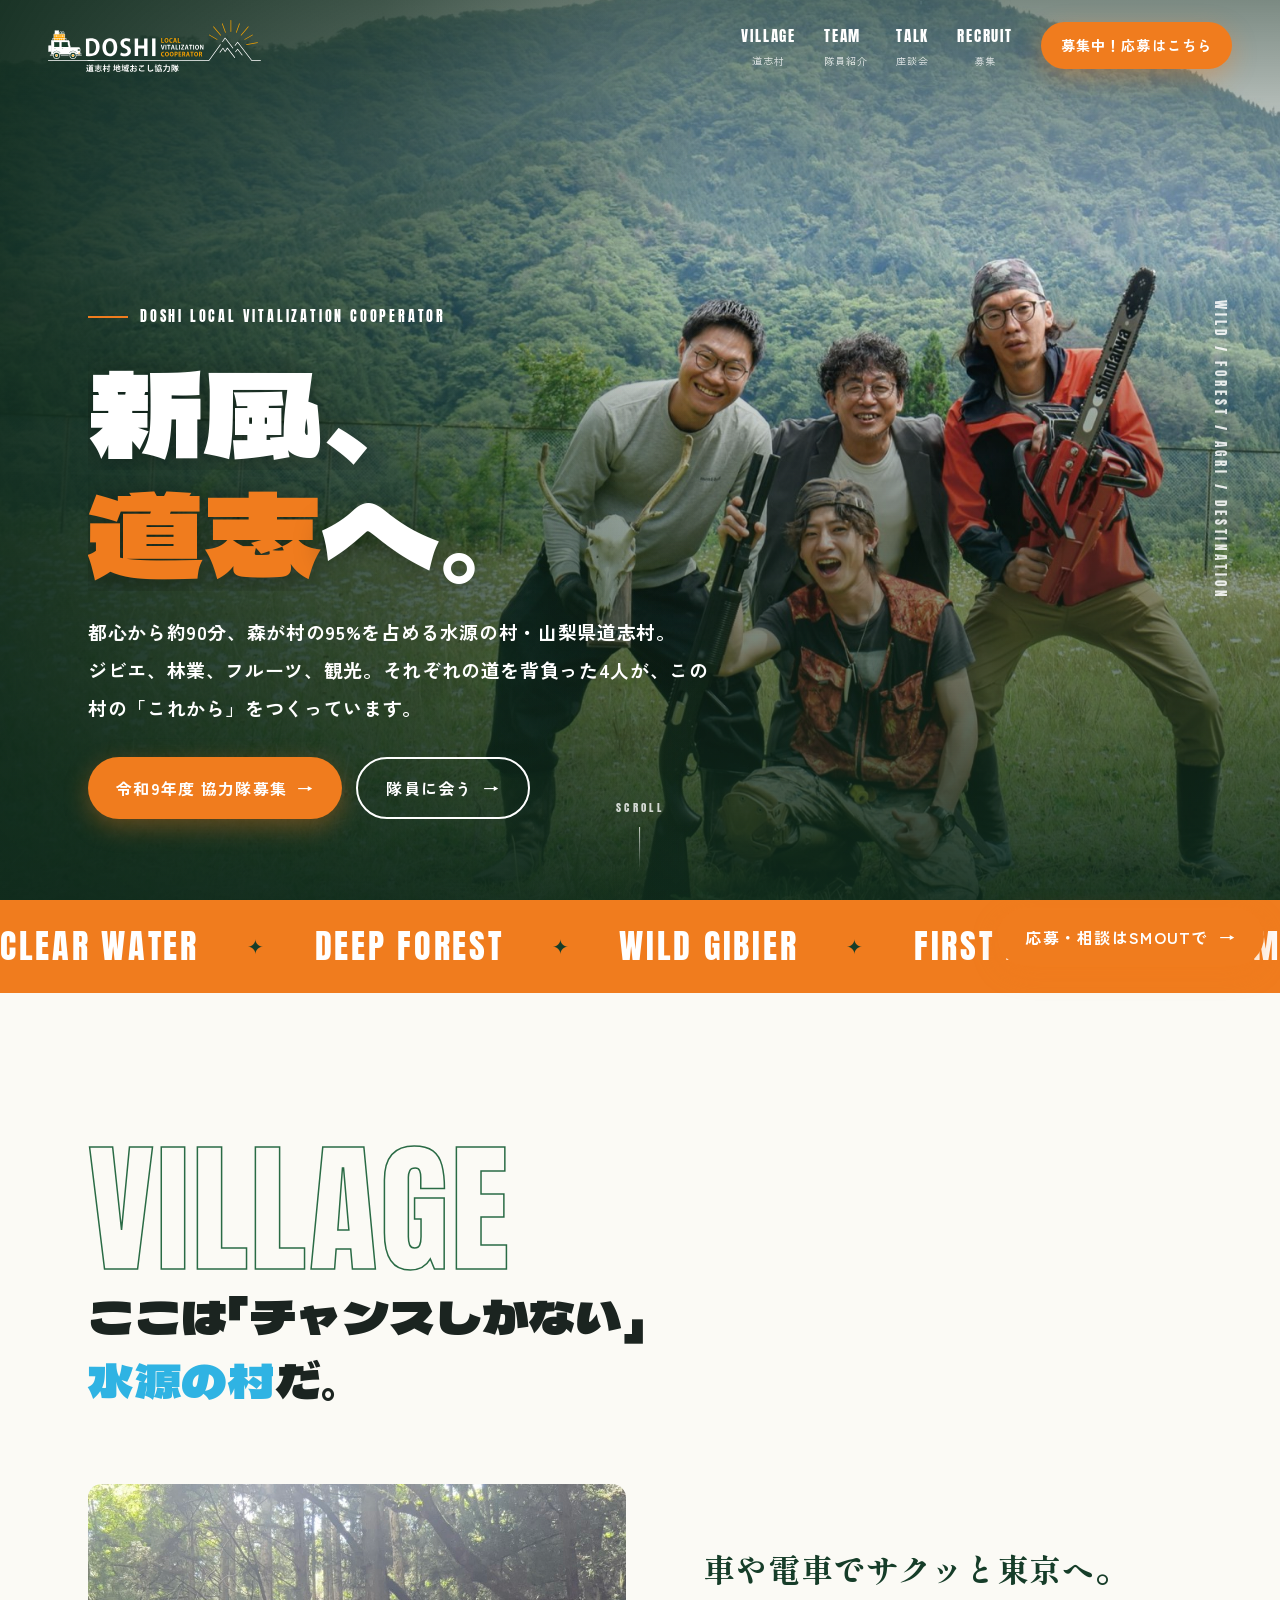
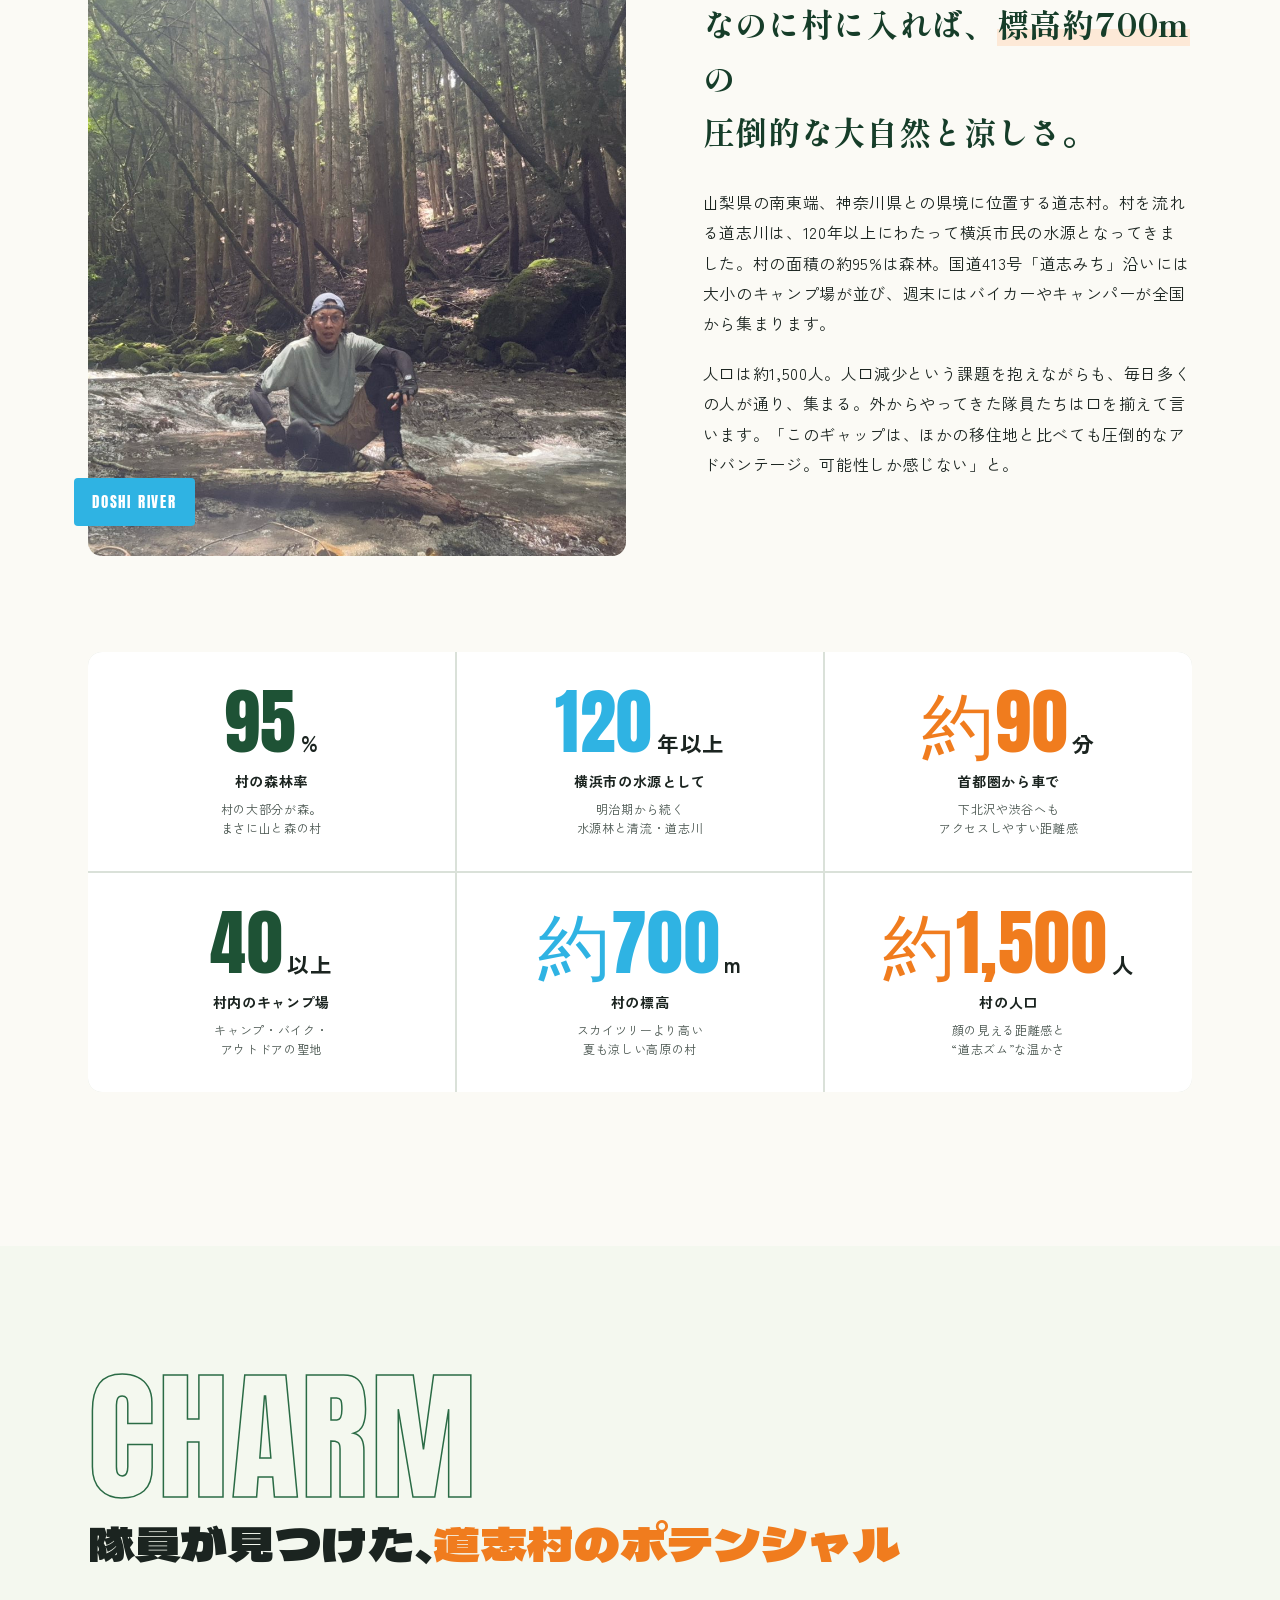
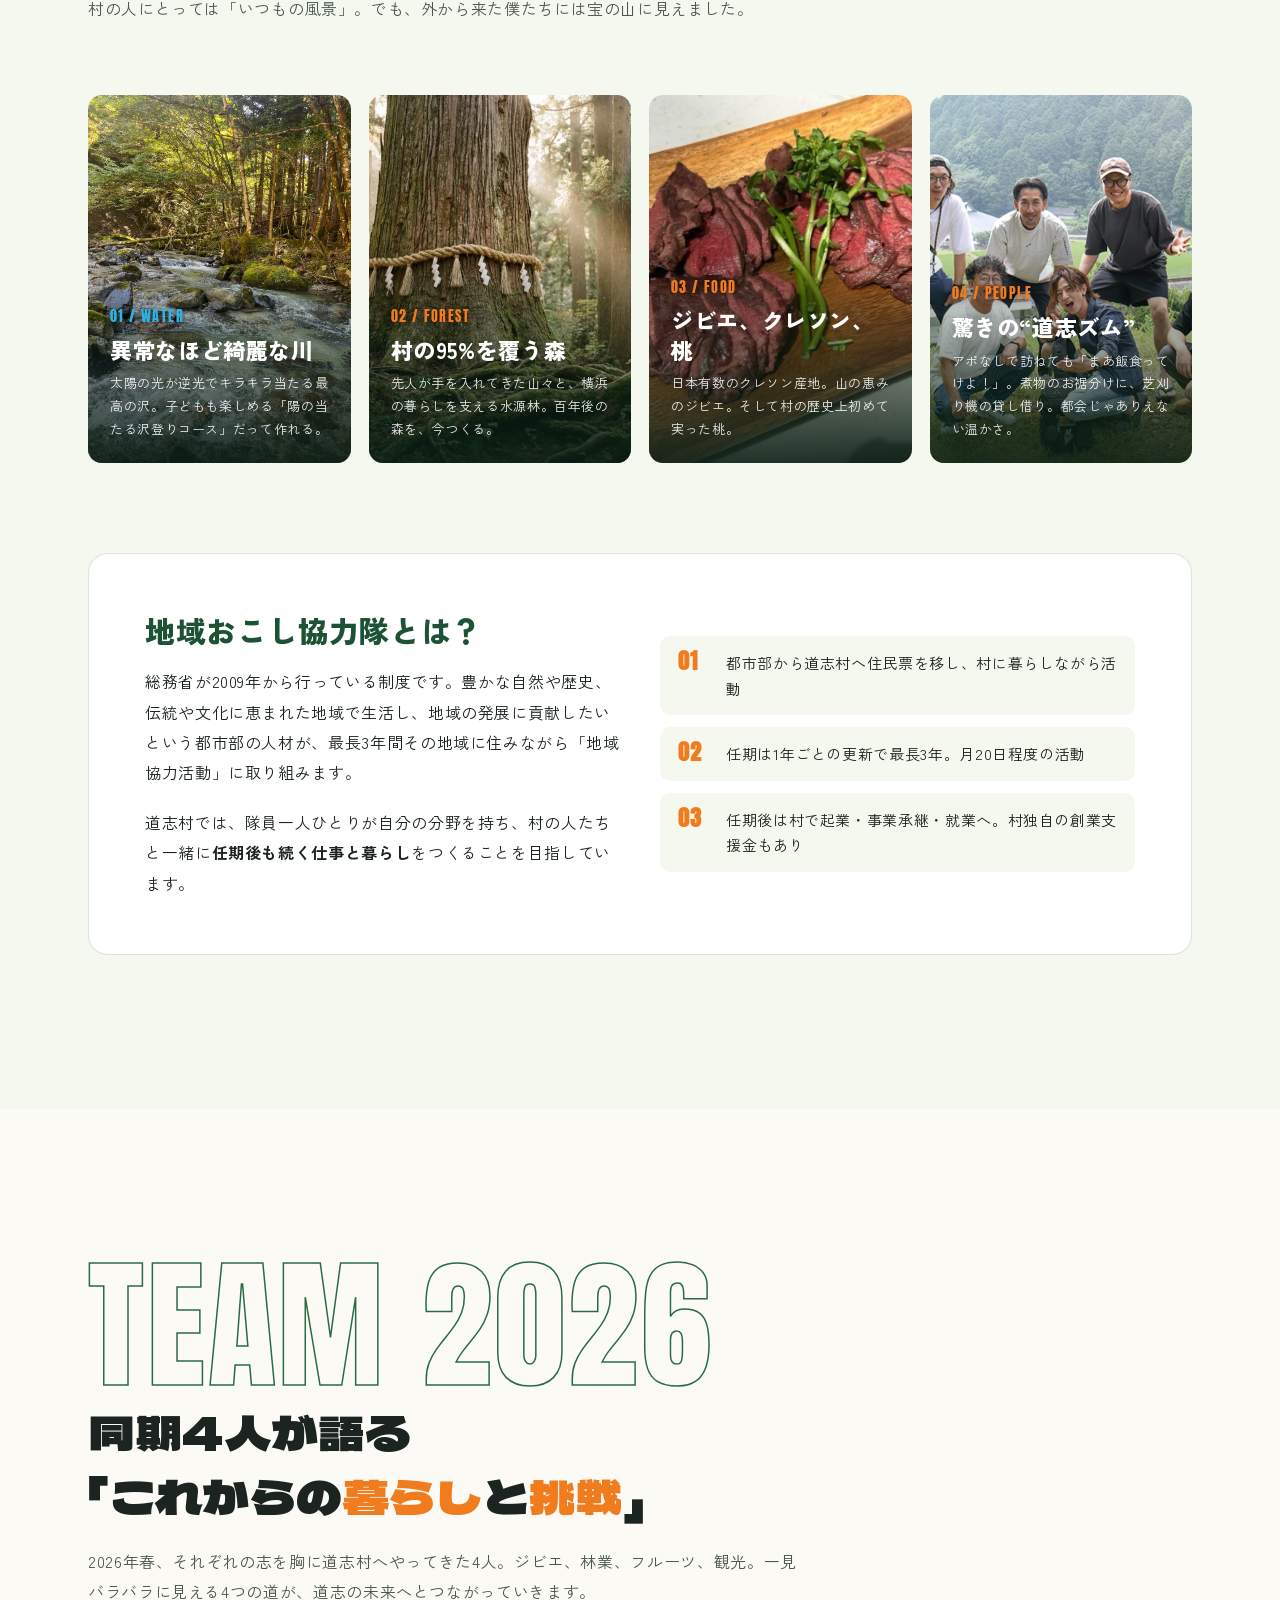
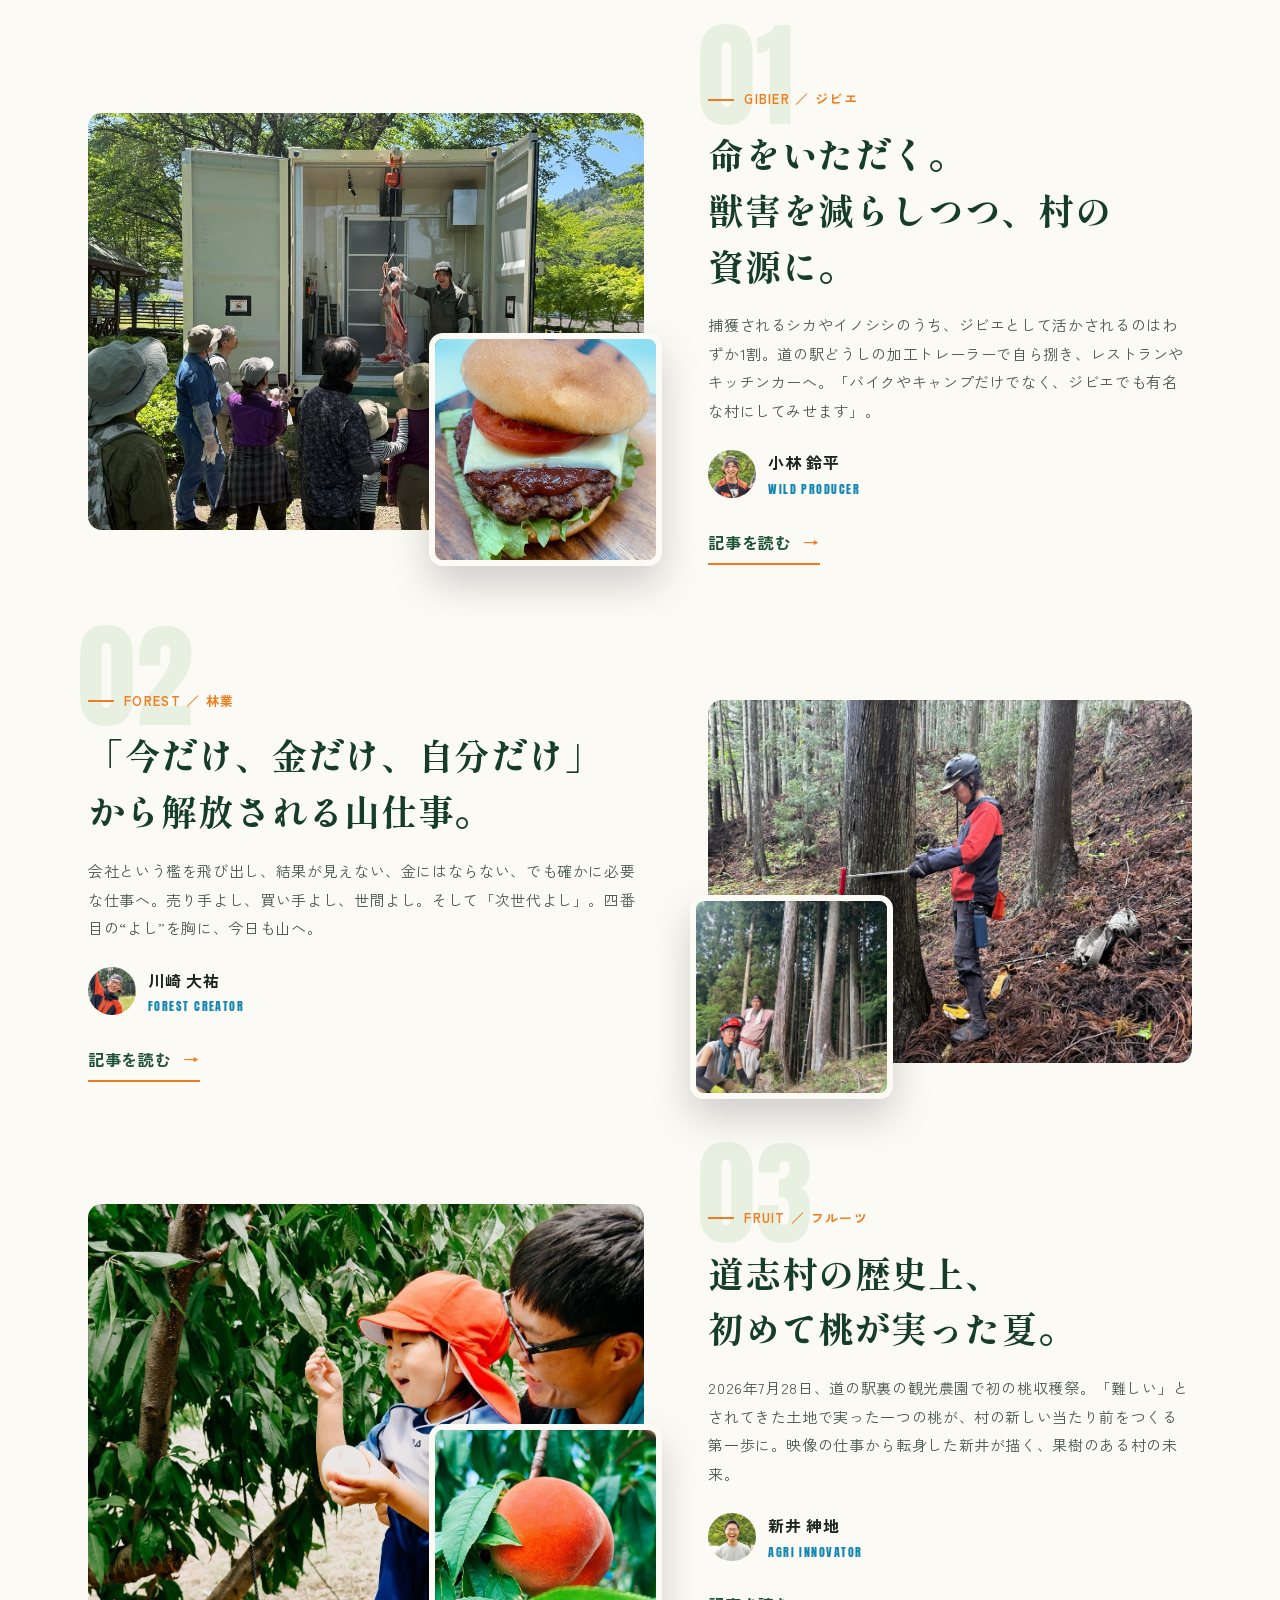
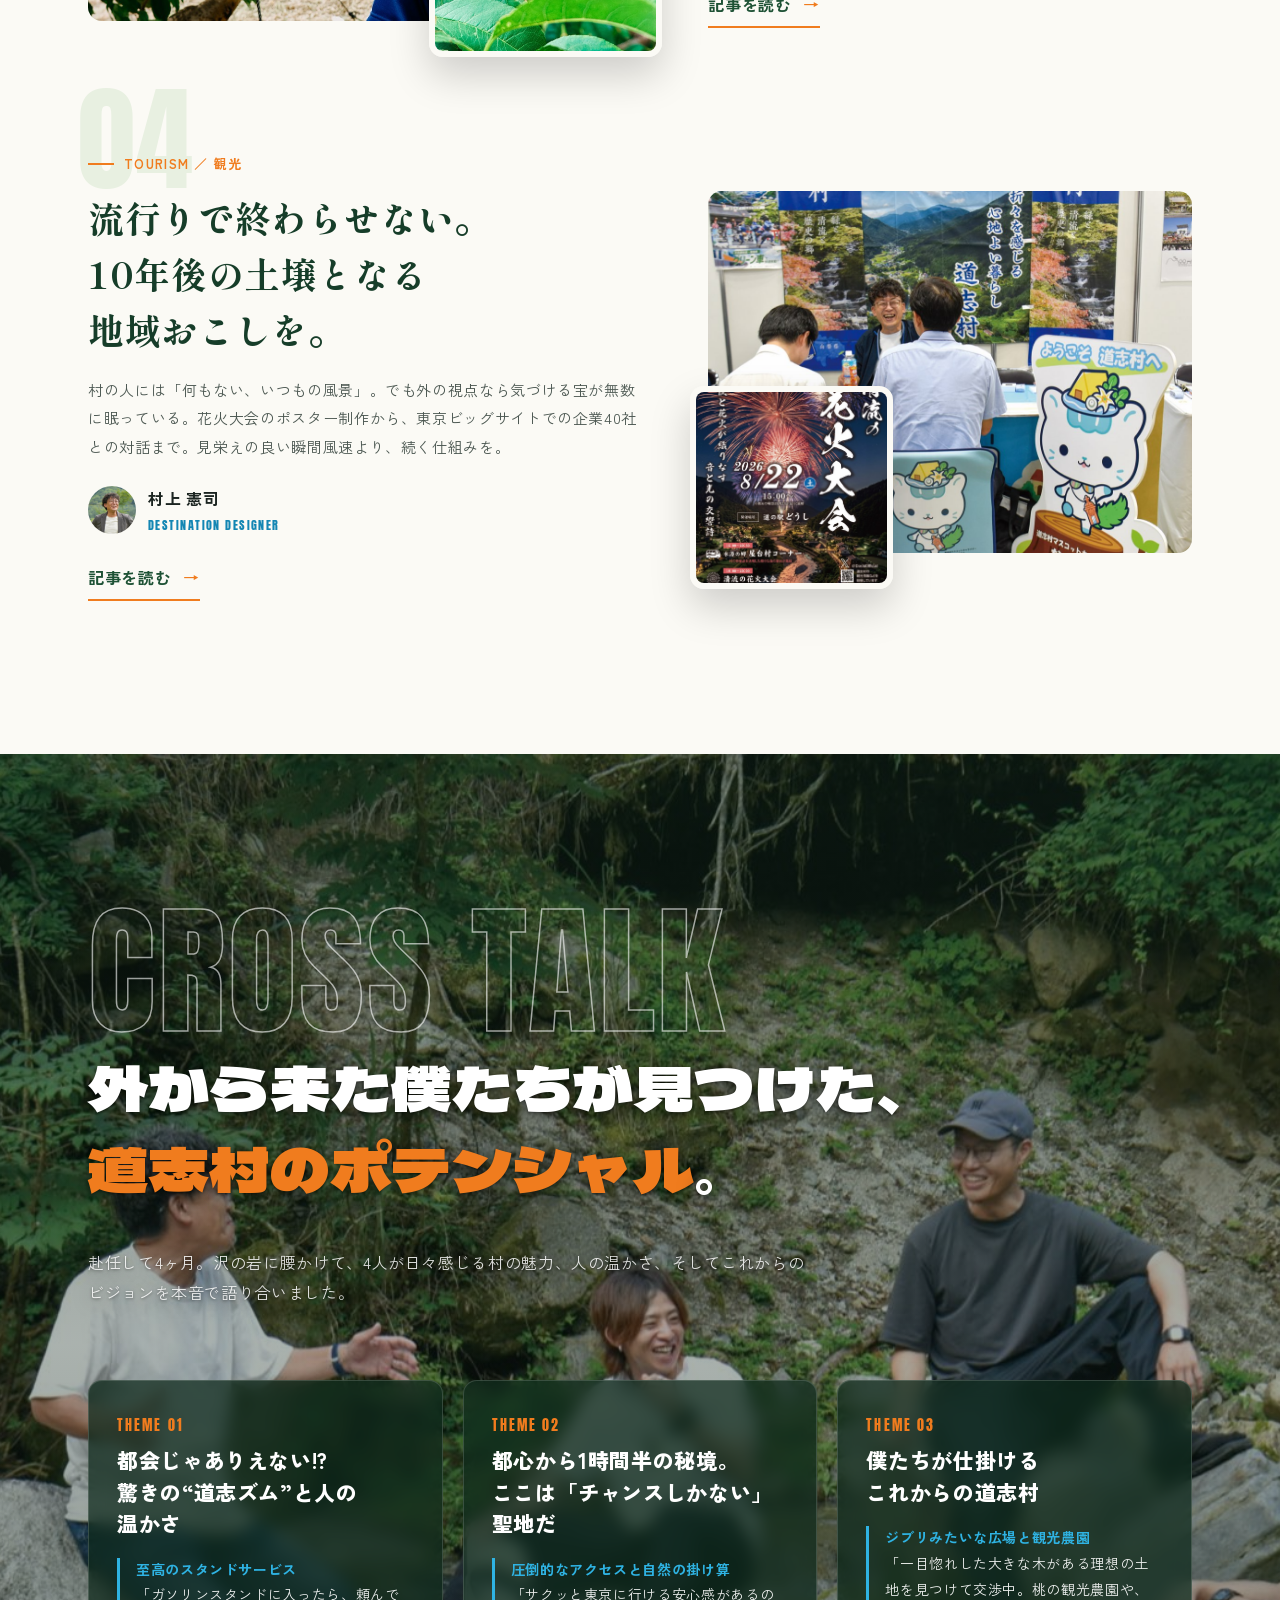
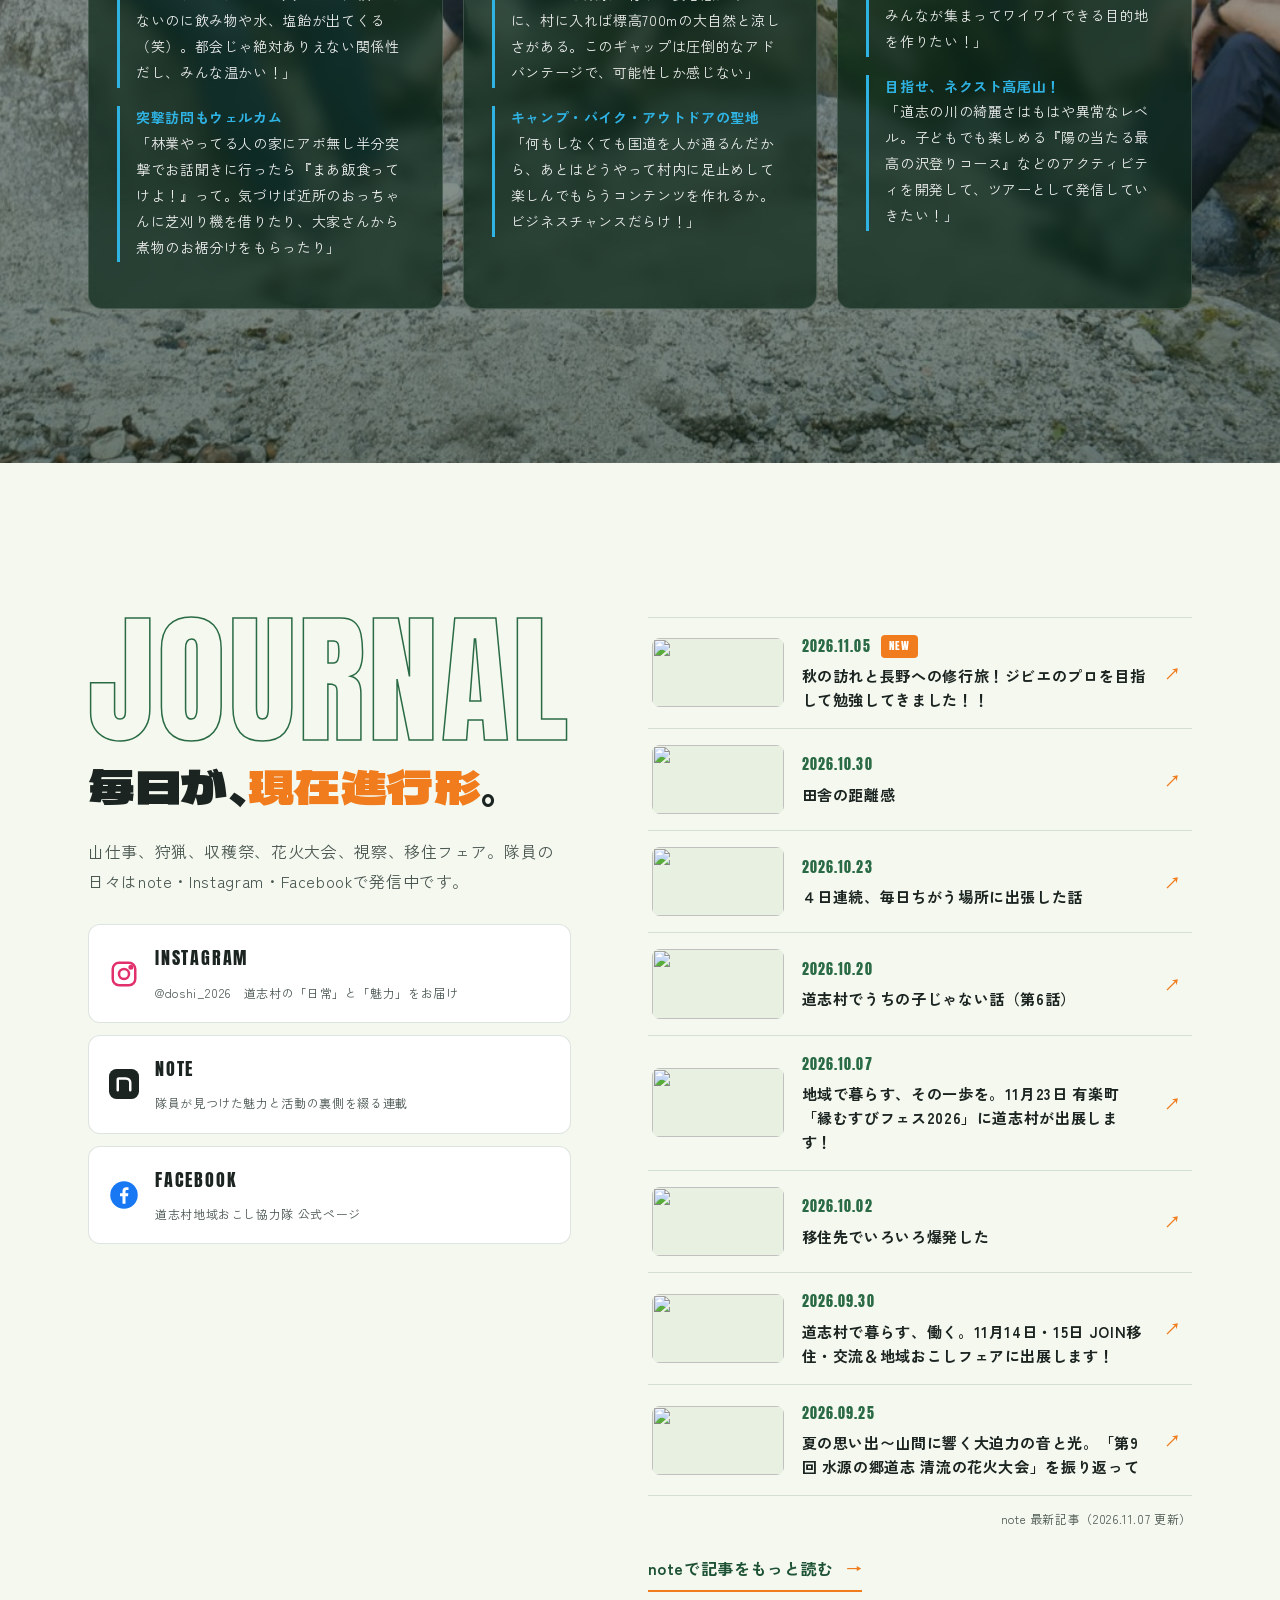
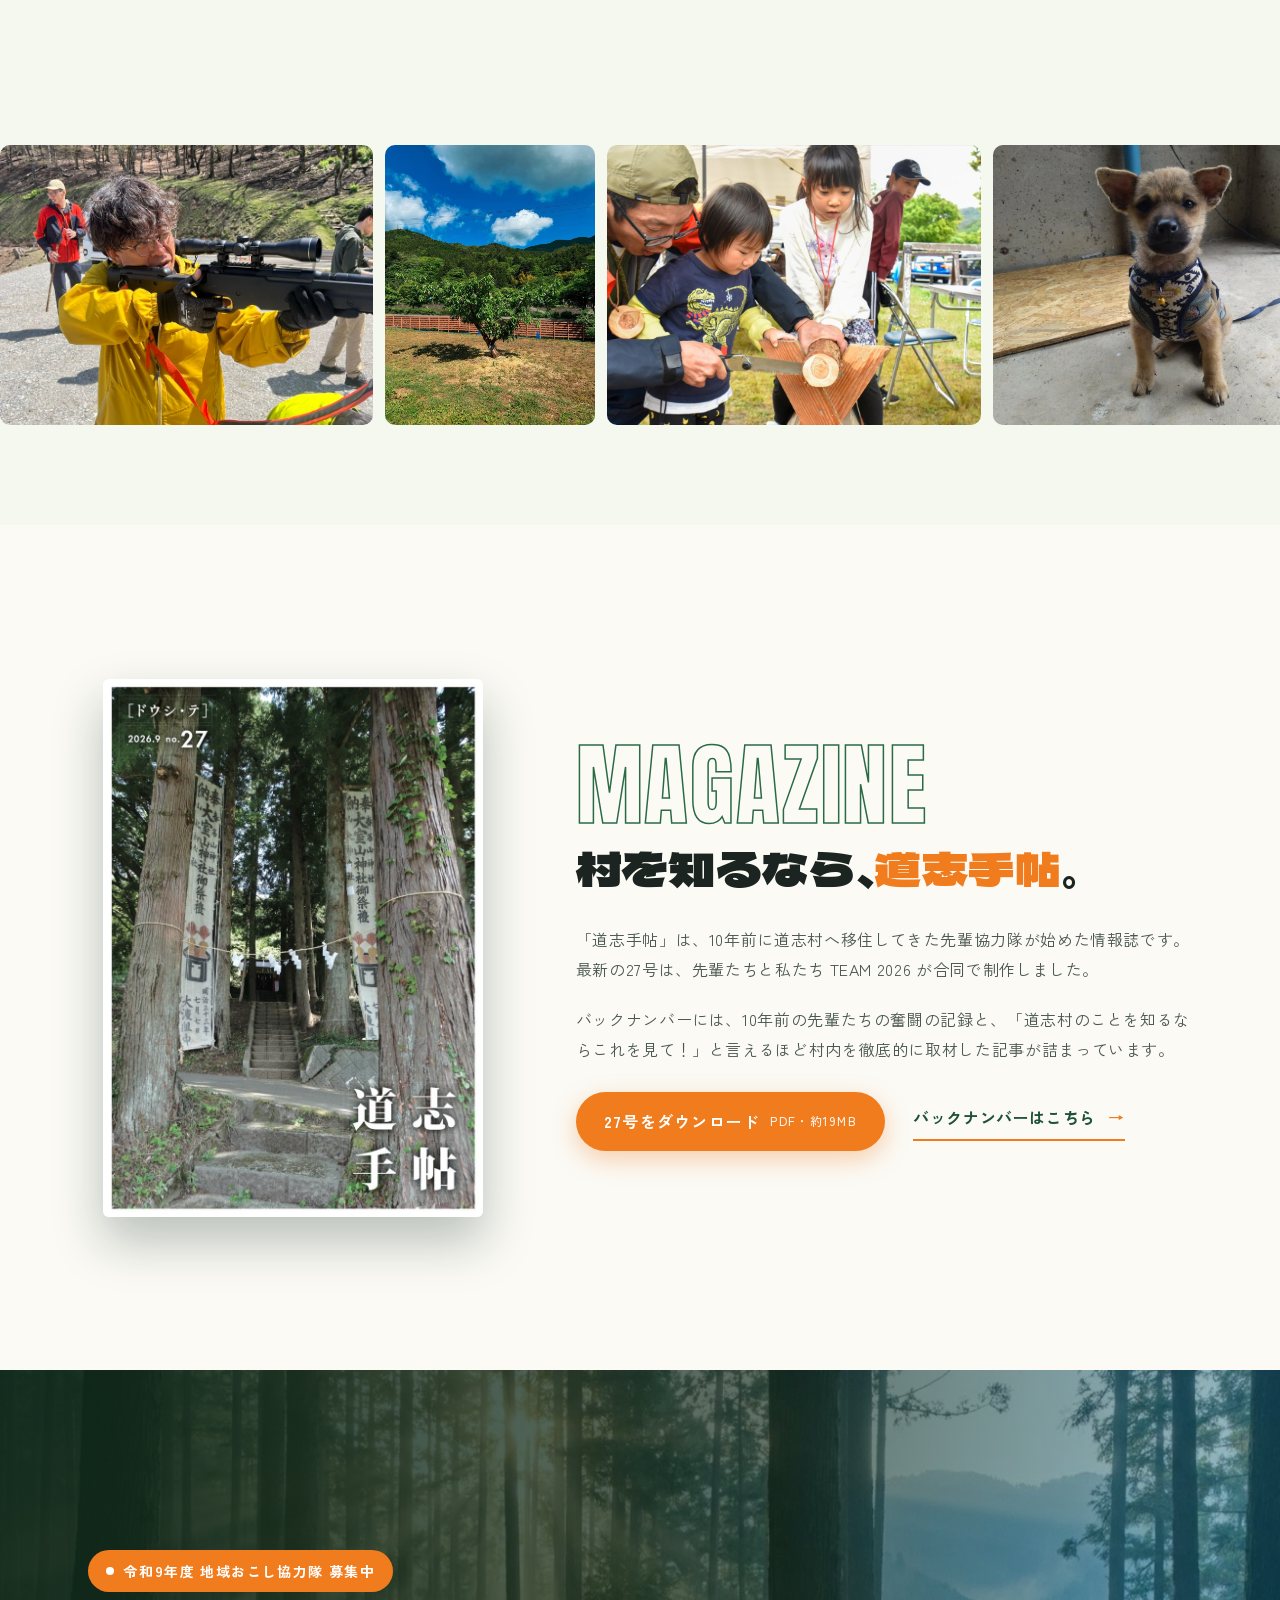
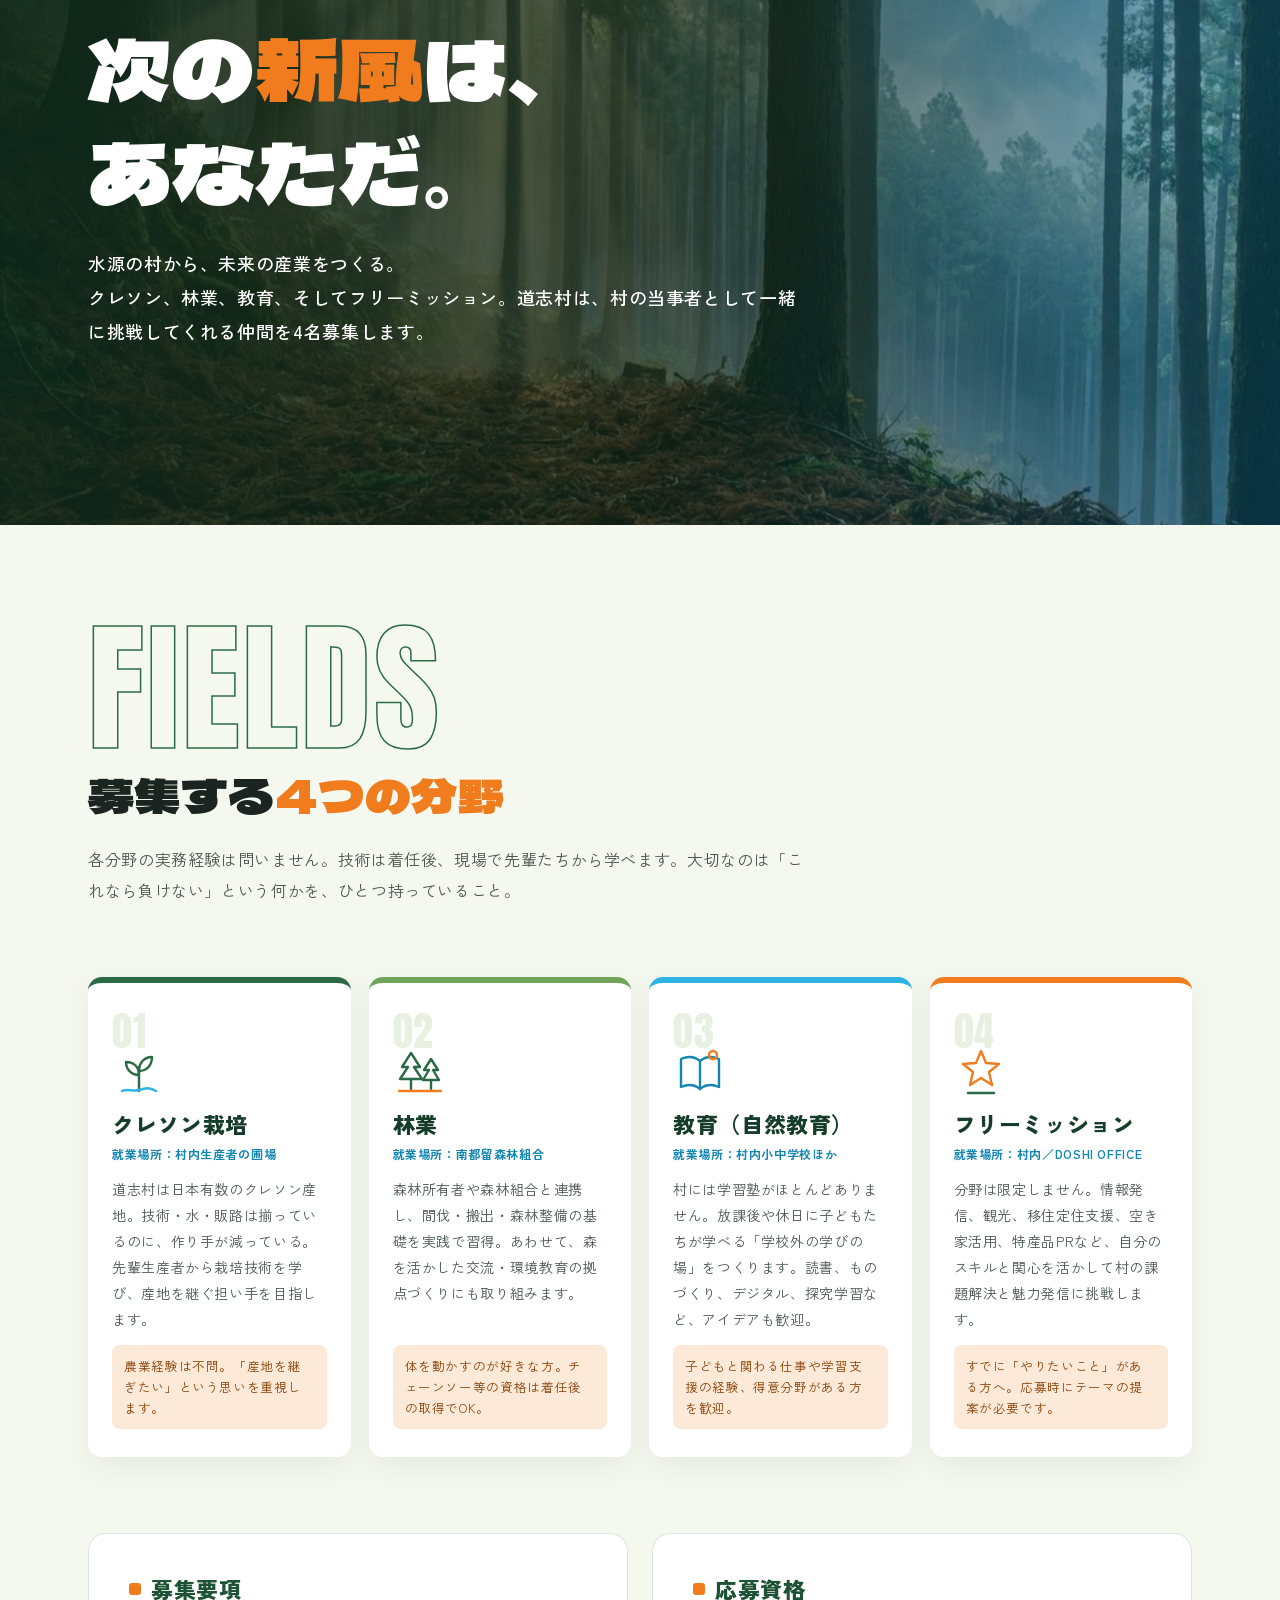
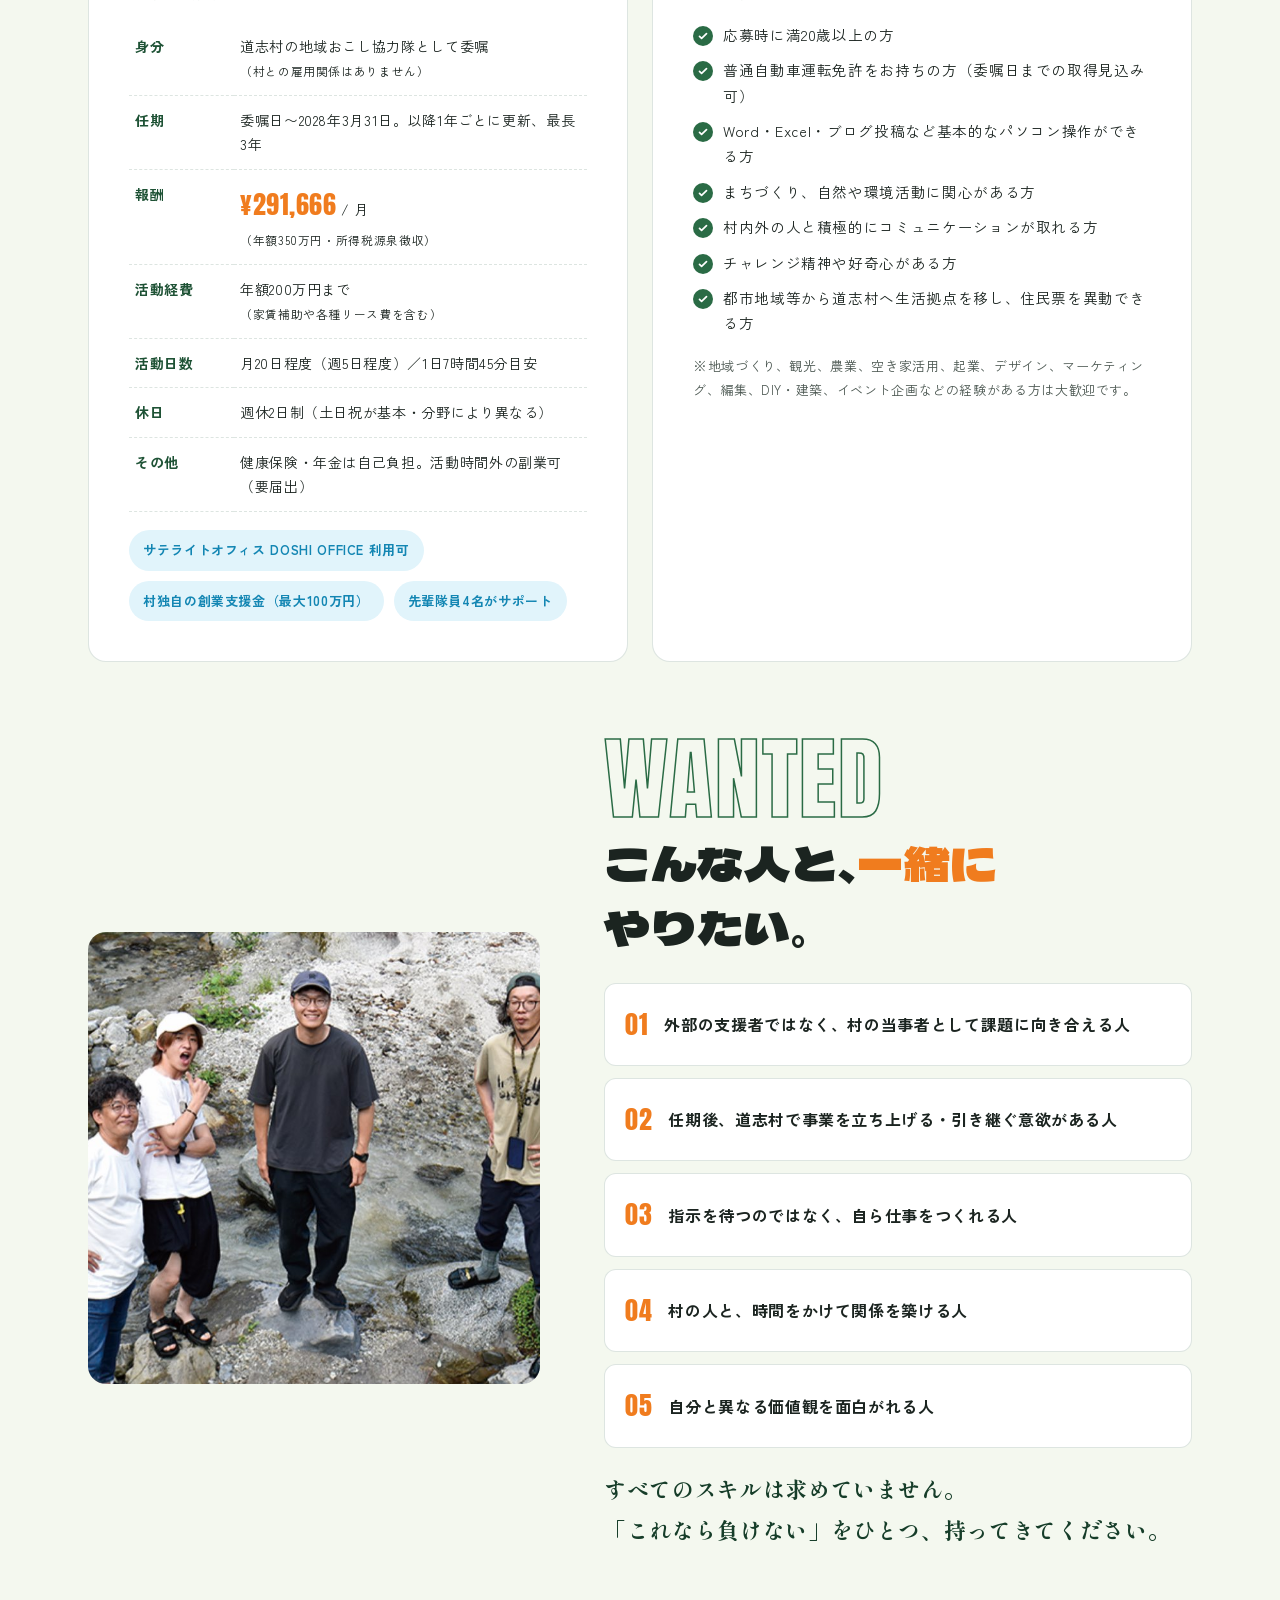
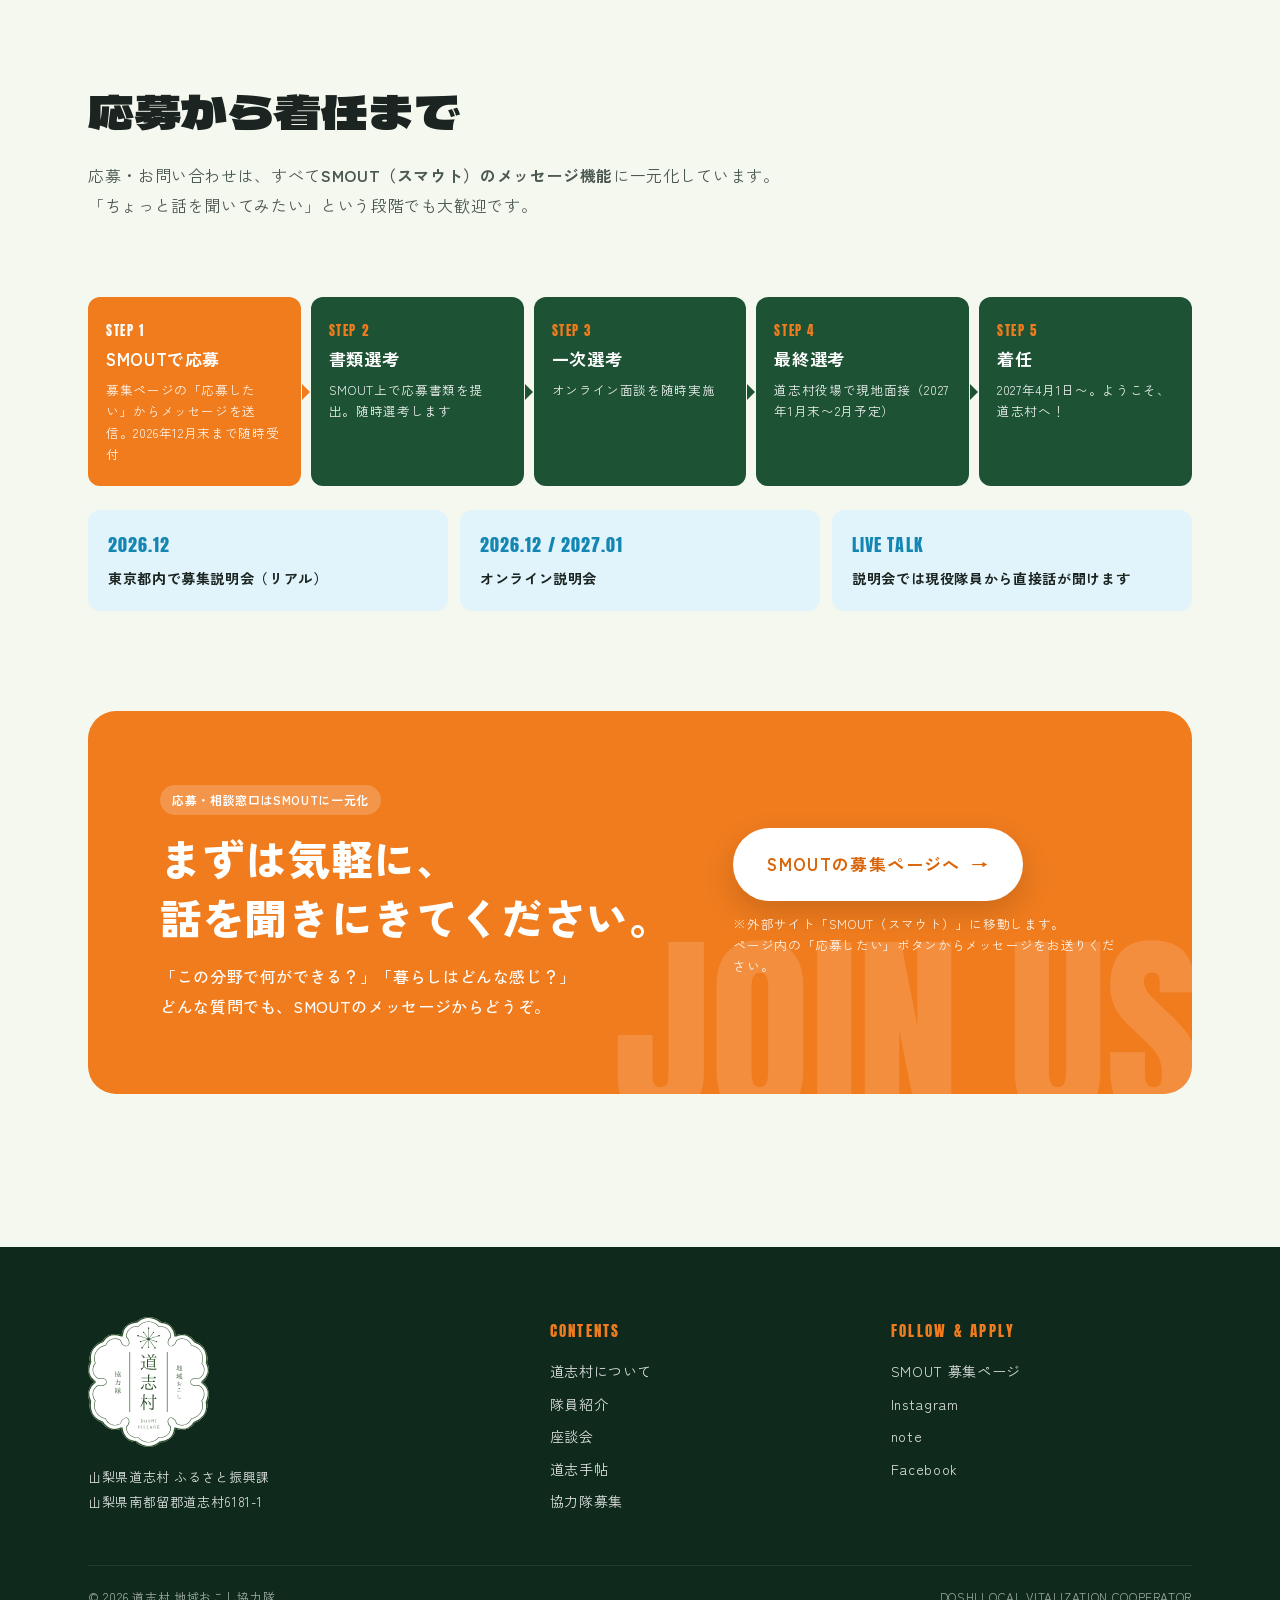
==== commit 120ed9be: "ファビコンの変更" ====
--- a/index.html
+++ b/index.html
@@ -9,9 +9,9 @@
 <meta property="og:description" content="水源の村から、未来の産業をつくる。令和9年度 地域おこし協力隊 募集中。">
 <meta property="og:image" content="assets/img/hero-team.jpg">
 <meta property="og:type" content="website">
-<link rel="icon" href="assets/img/favicon.svg" type="image/svg+xml">
-<link rel="icon" href="assets/img/favicon-32.png" sizes="32x32" type="image/png">
-<link rel="apple-touch-icon" href="assets/img/apple-touch-icon.png">
+<link rel="icon" href="assets/img/favicon-32.png?v=2" sizes="32x32" type="image/png">
+<link rel="icon" href="assets/img/favicon-192.png?v=2" sizes="192x192" type="image/png">
+<link rel="apple-touch-icon" href="assets/img/apple-touch-icon.png?v=2">
 <link rel="preconnect" href="https://fonts.googleapis.com">
 <link rel="preconnect" href="https://fonts.gstatic.com" crossorigin>
 <link href="https://fonts.googleapis.com/css2?family=Anton&family=Dela+Gothic+One&family=Shippori+Mincho+B1:wght@700;800&family=Zen+Kaku+Gothic+New:wght@400;500;700;900&display=swap" rel="stylesheet">
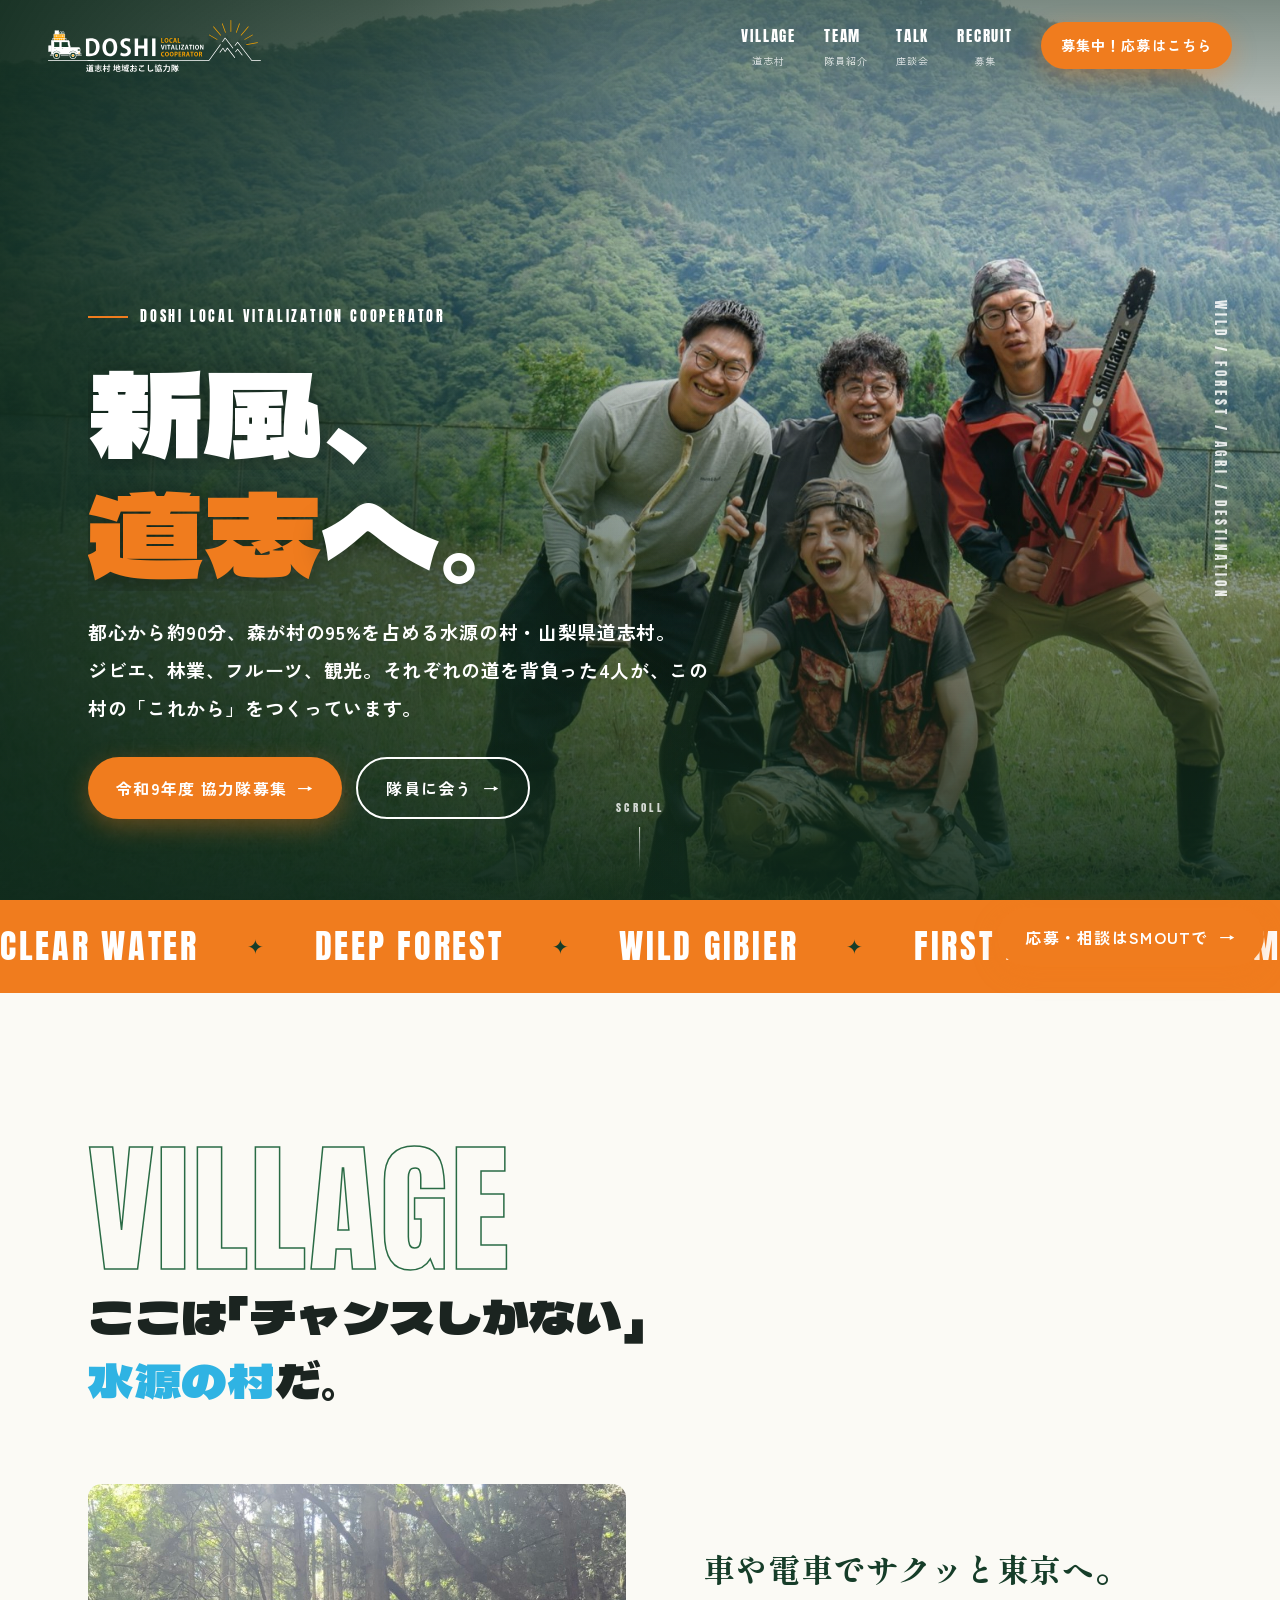
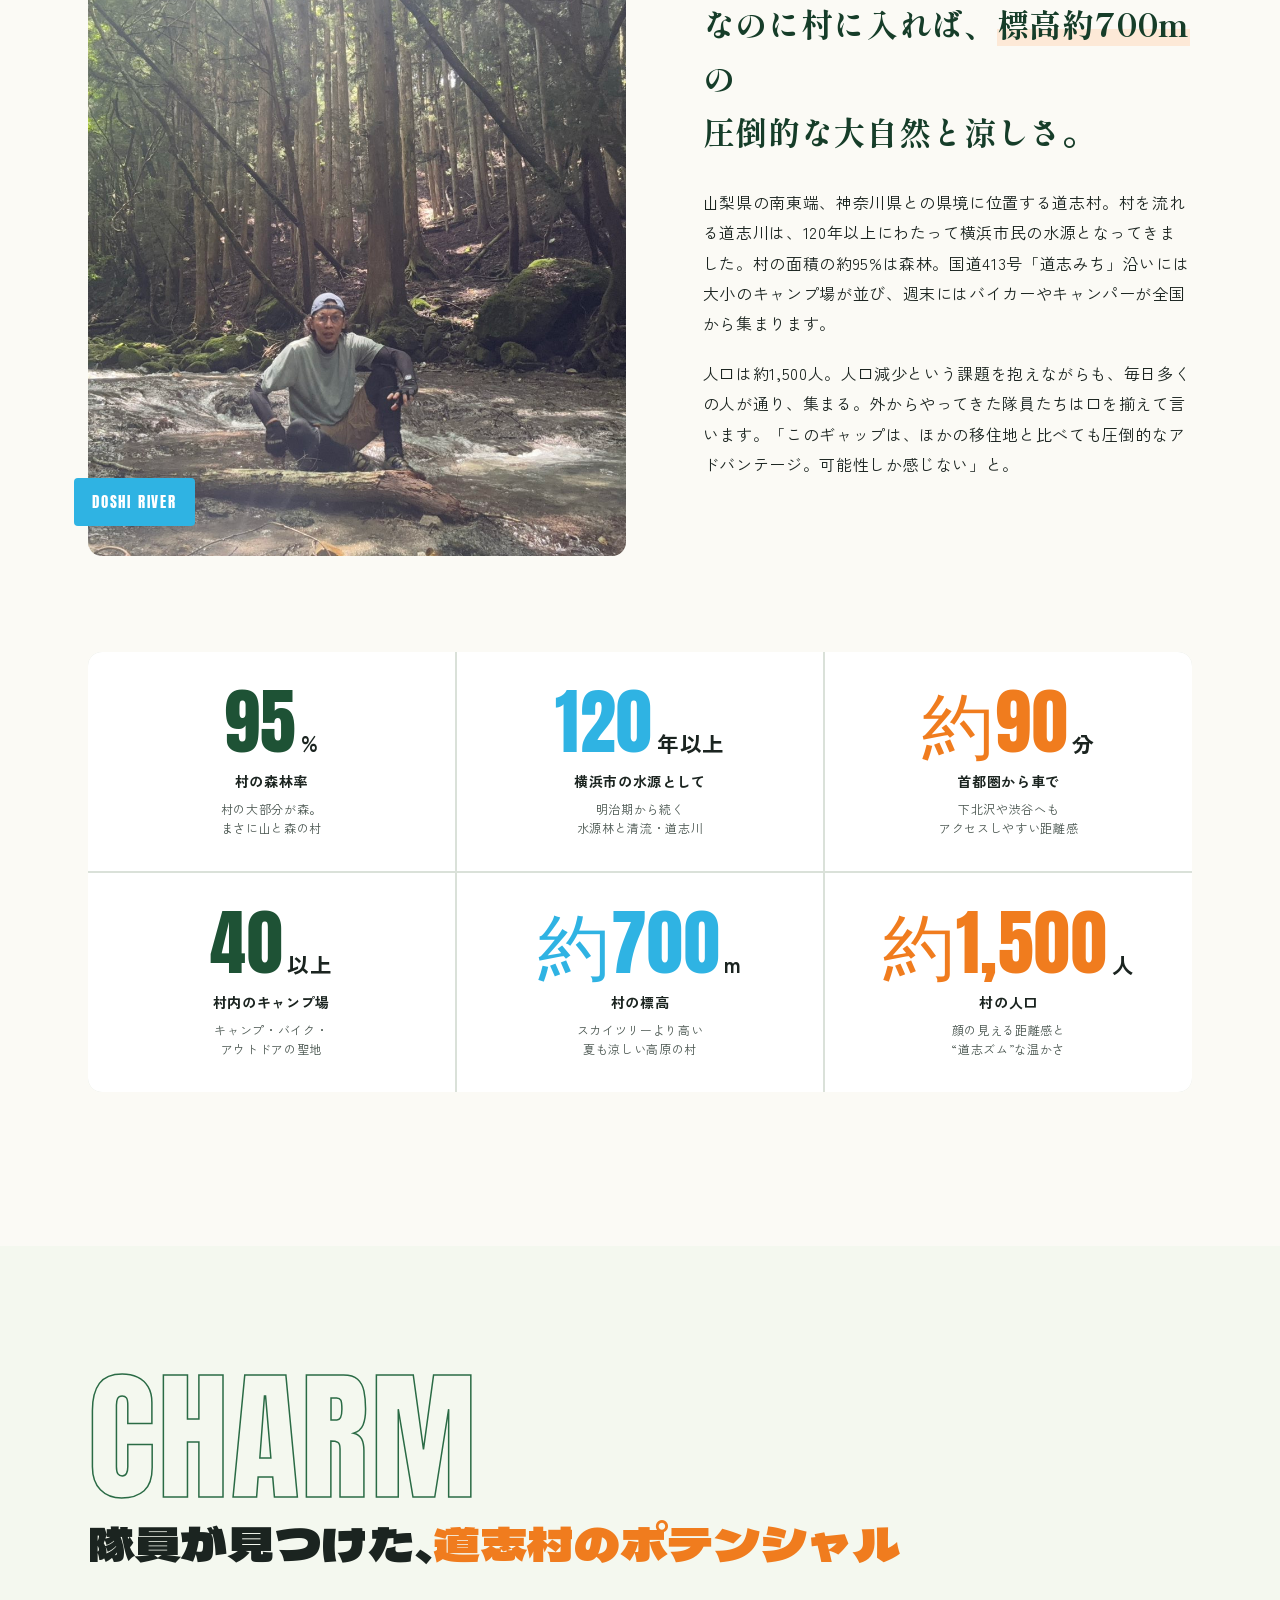
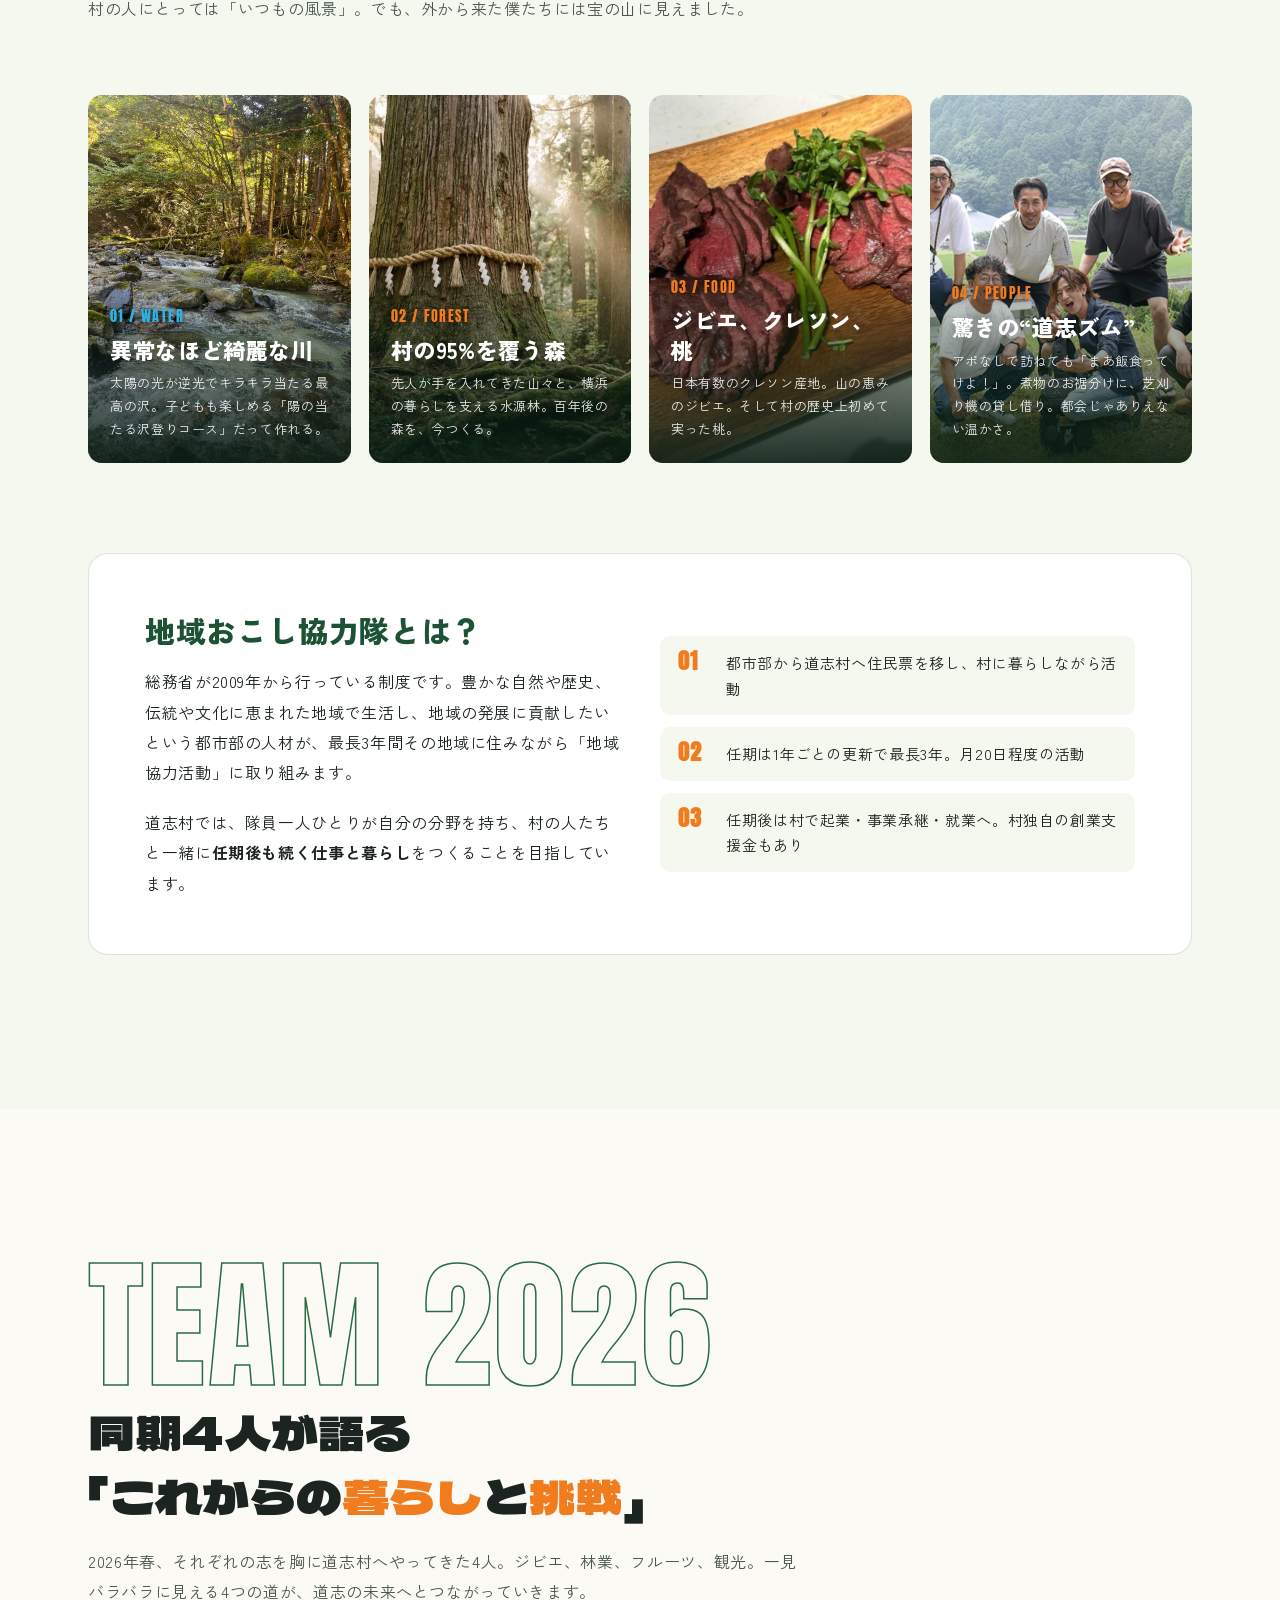
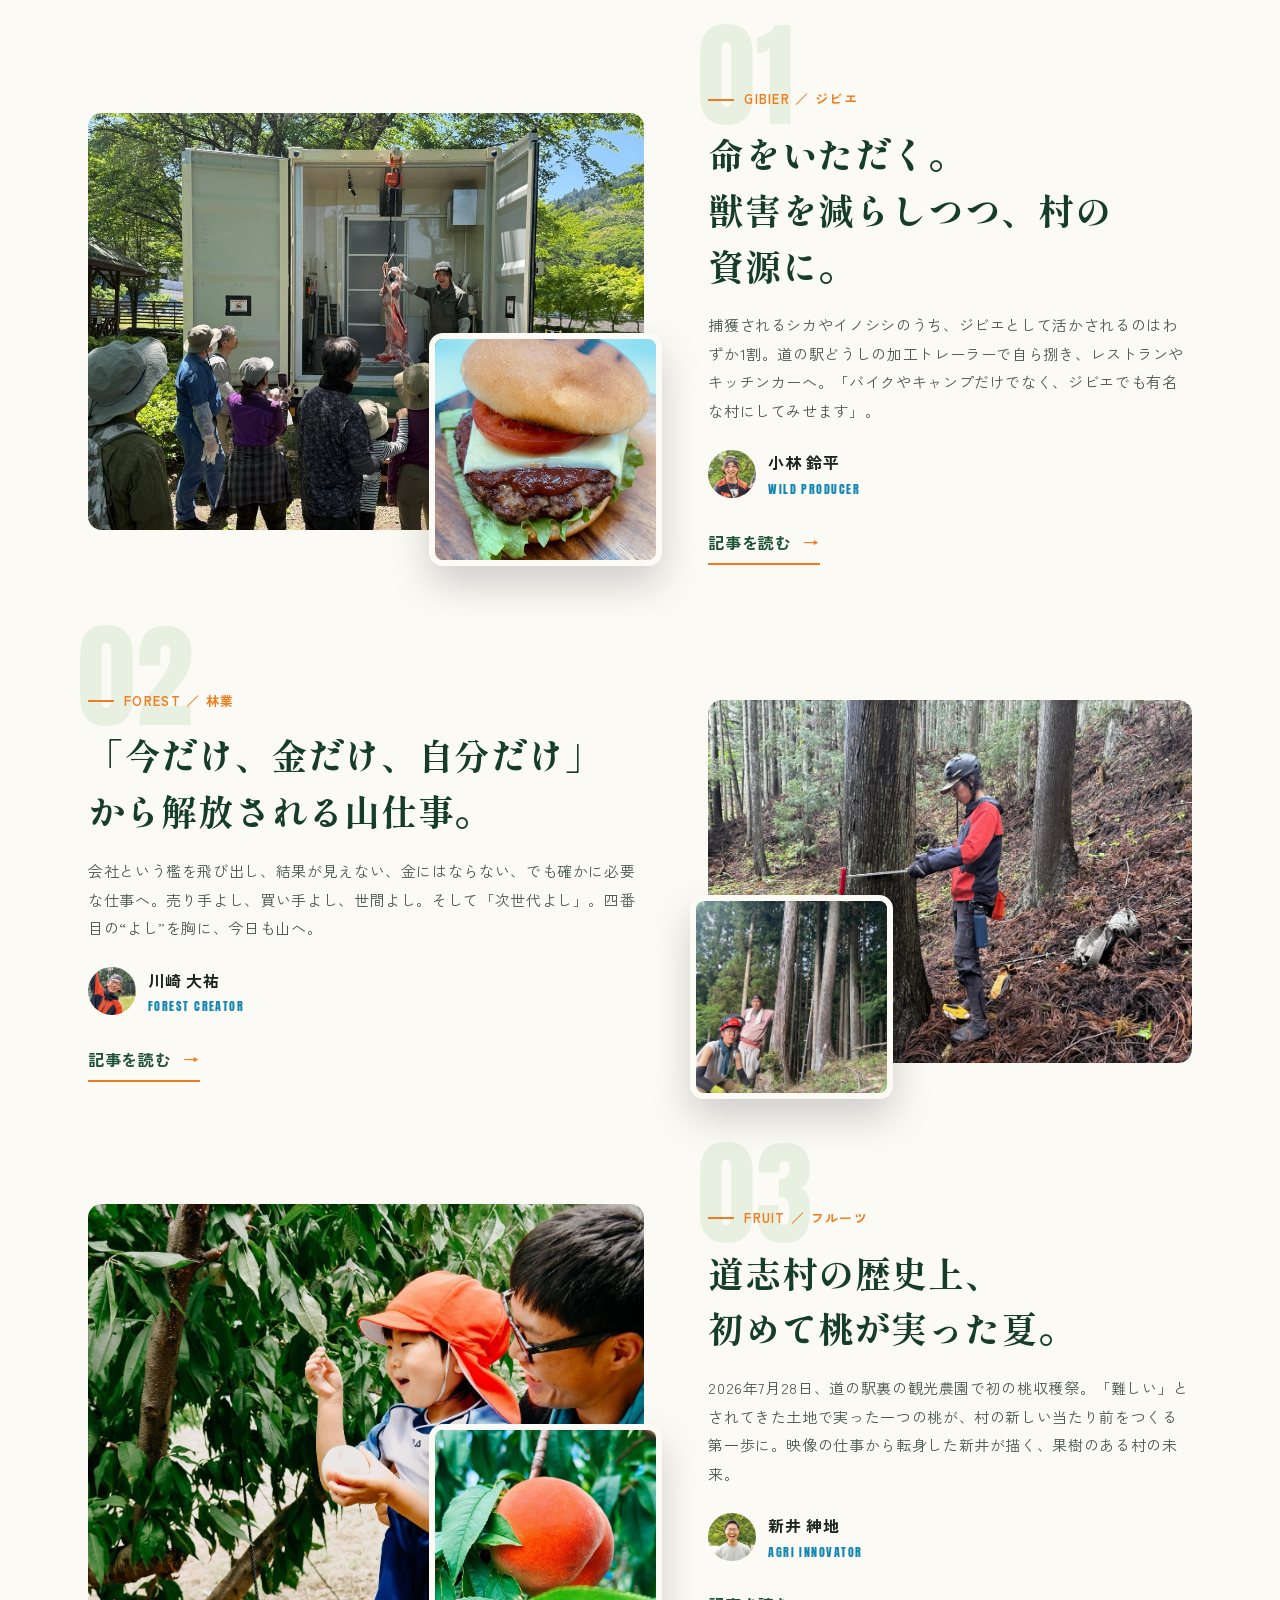
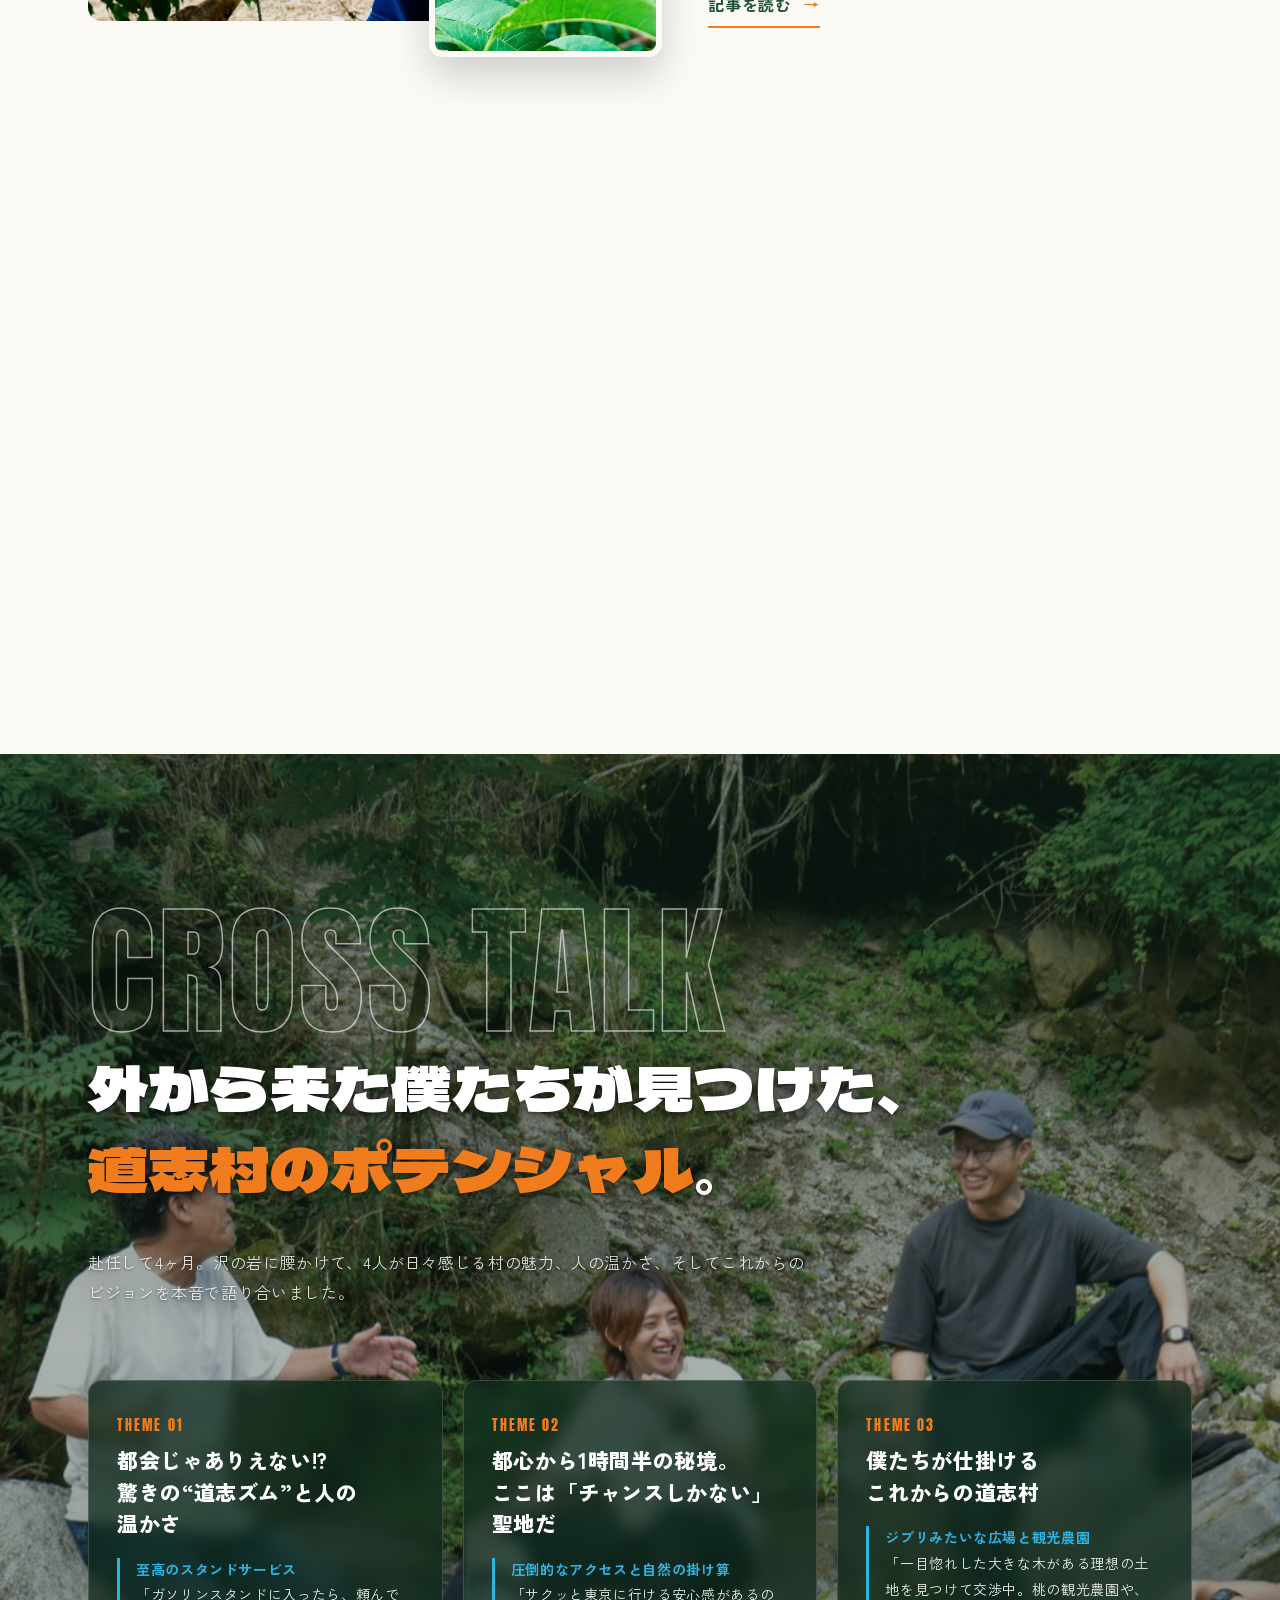
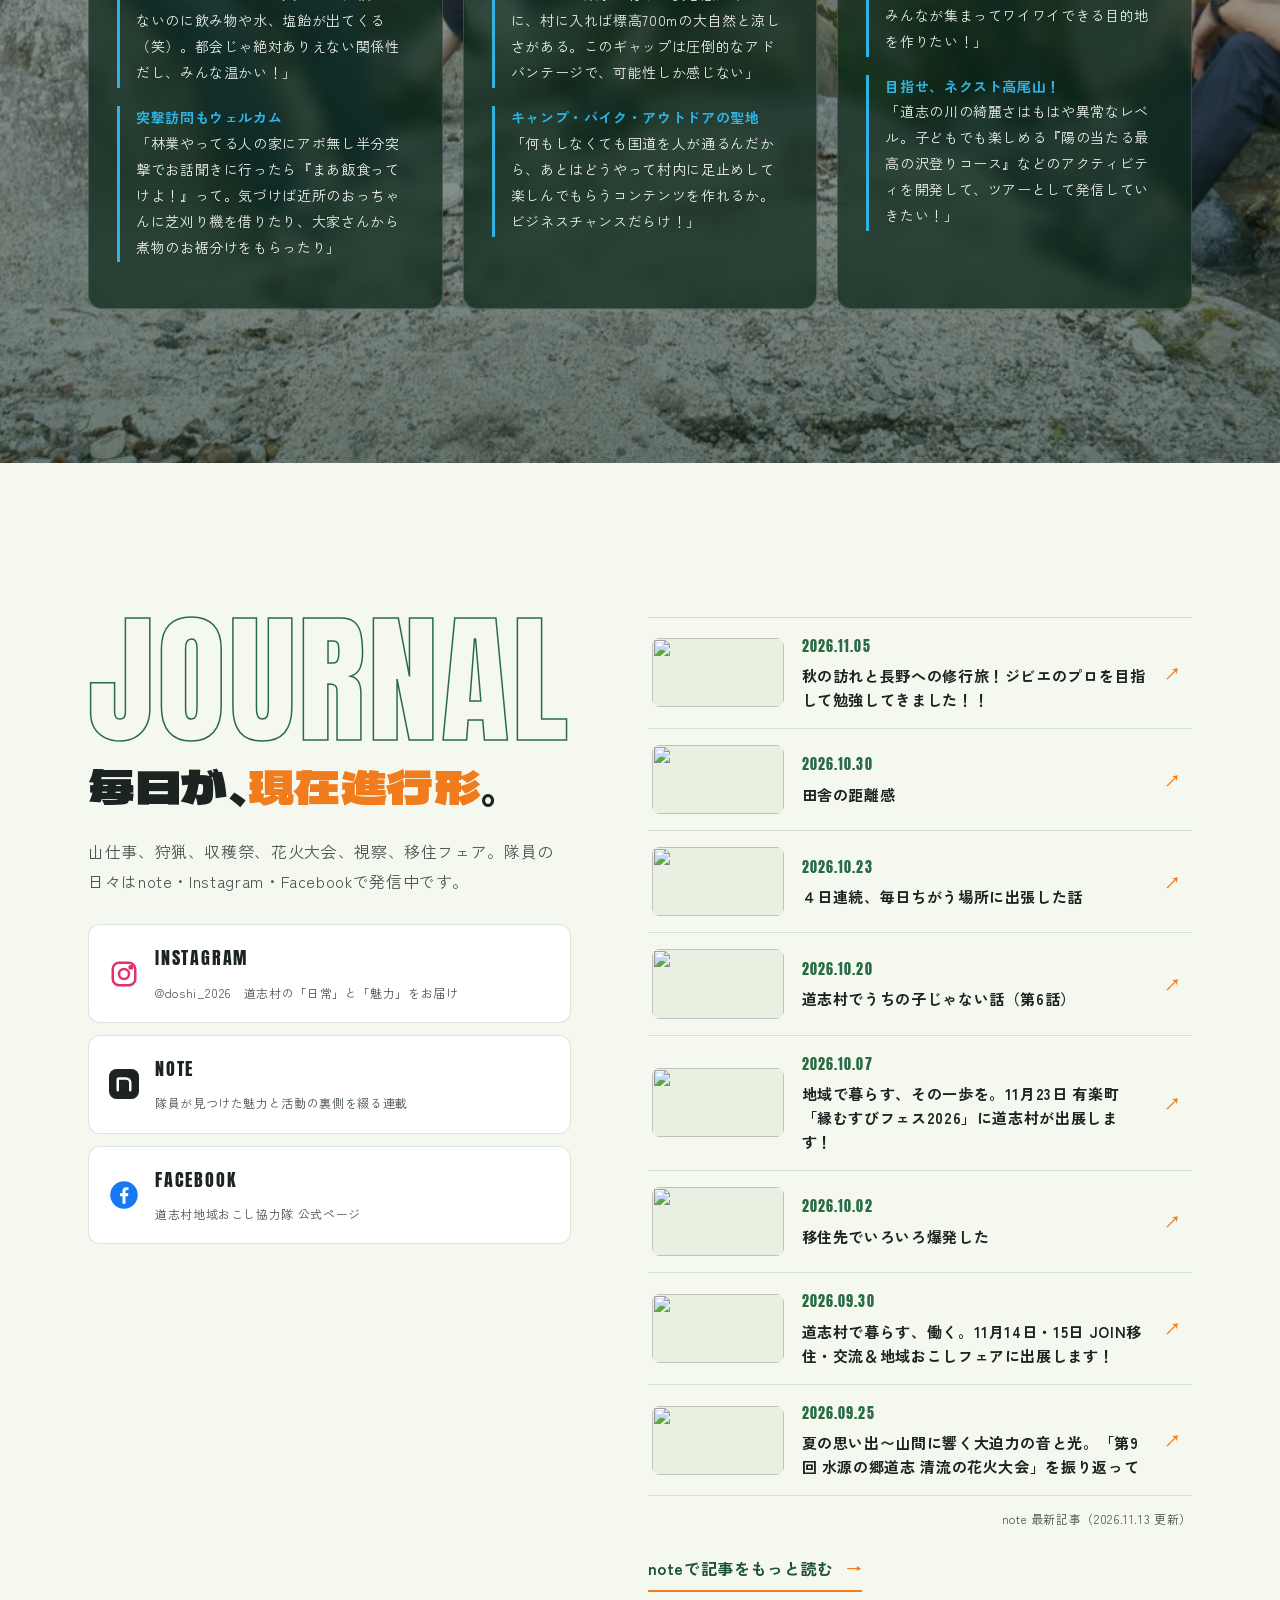
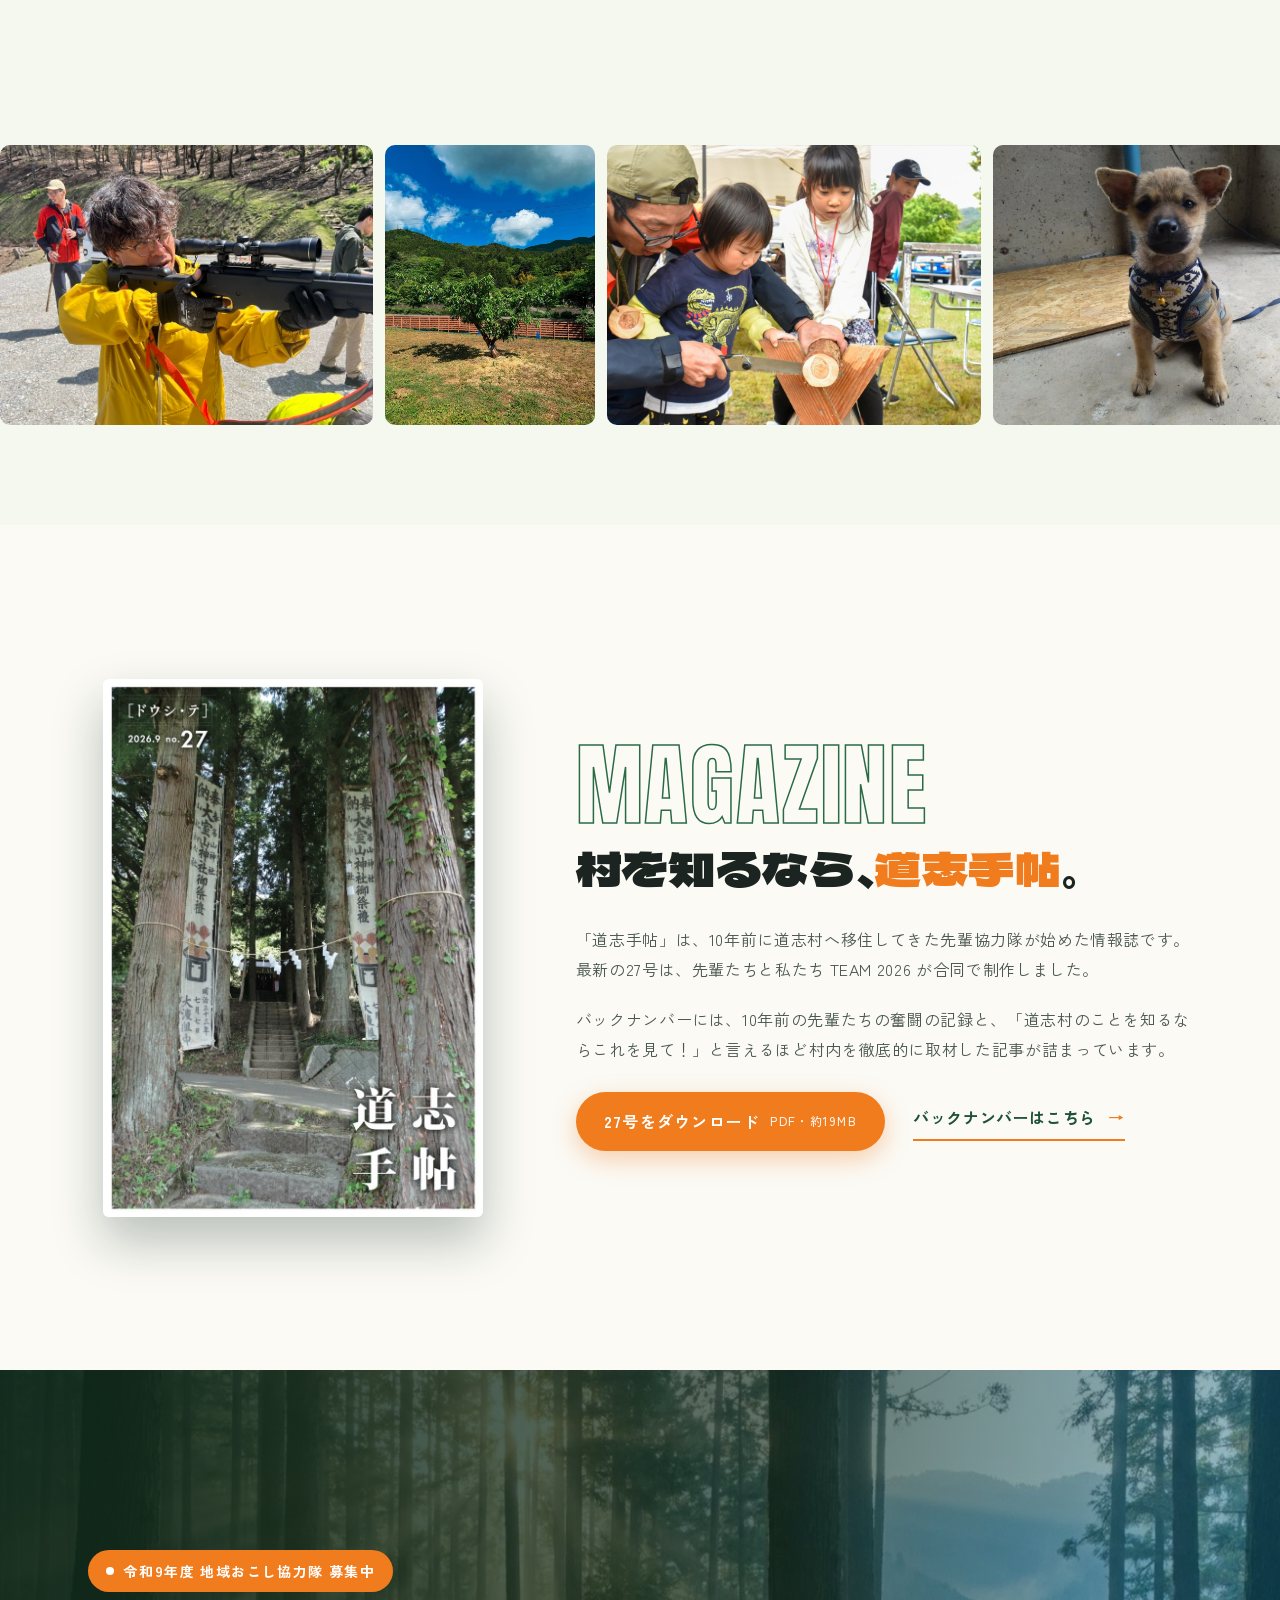
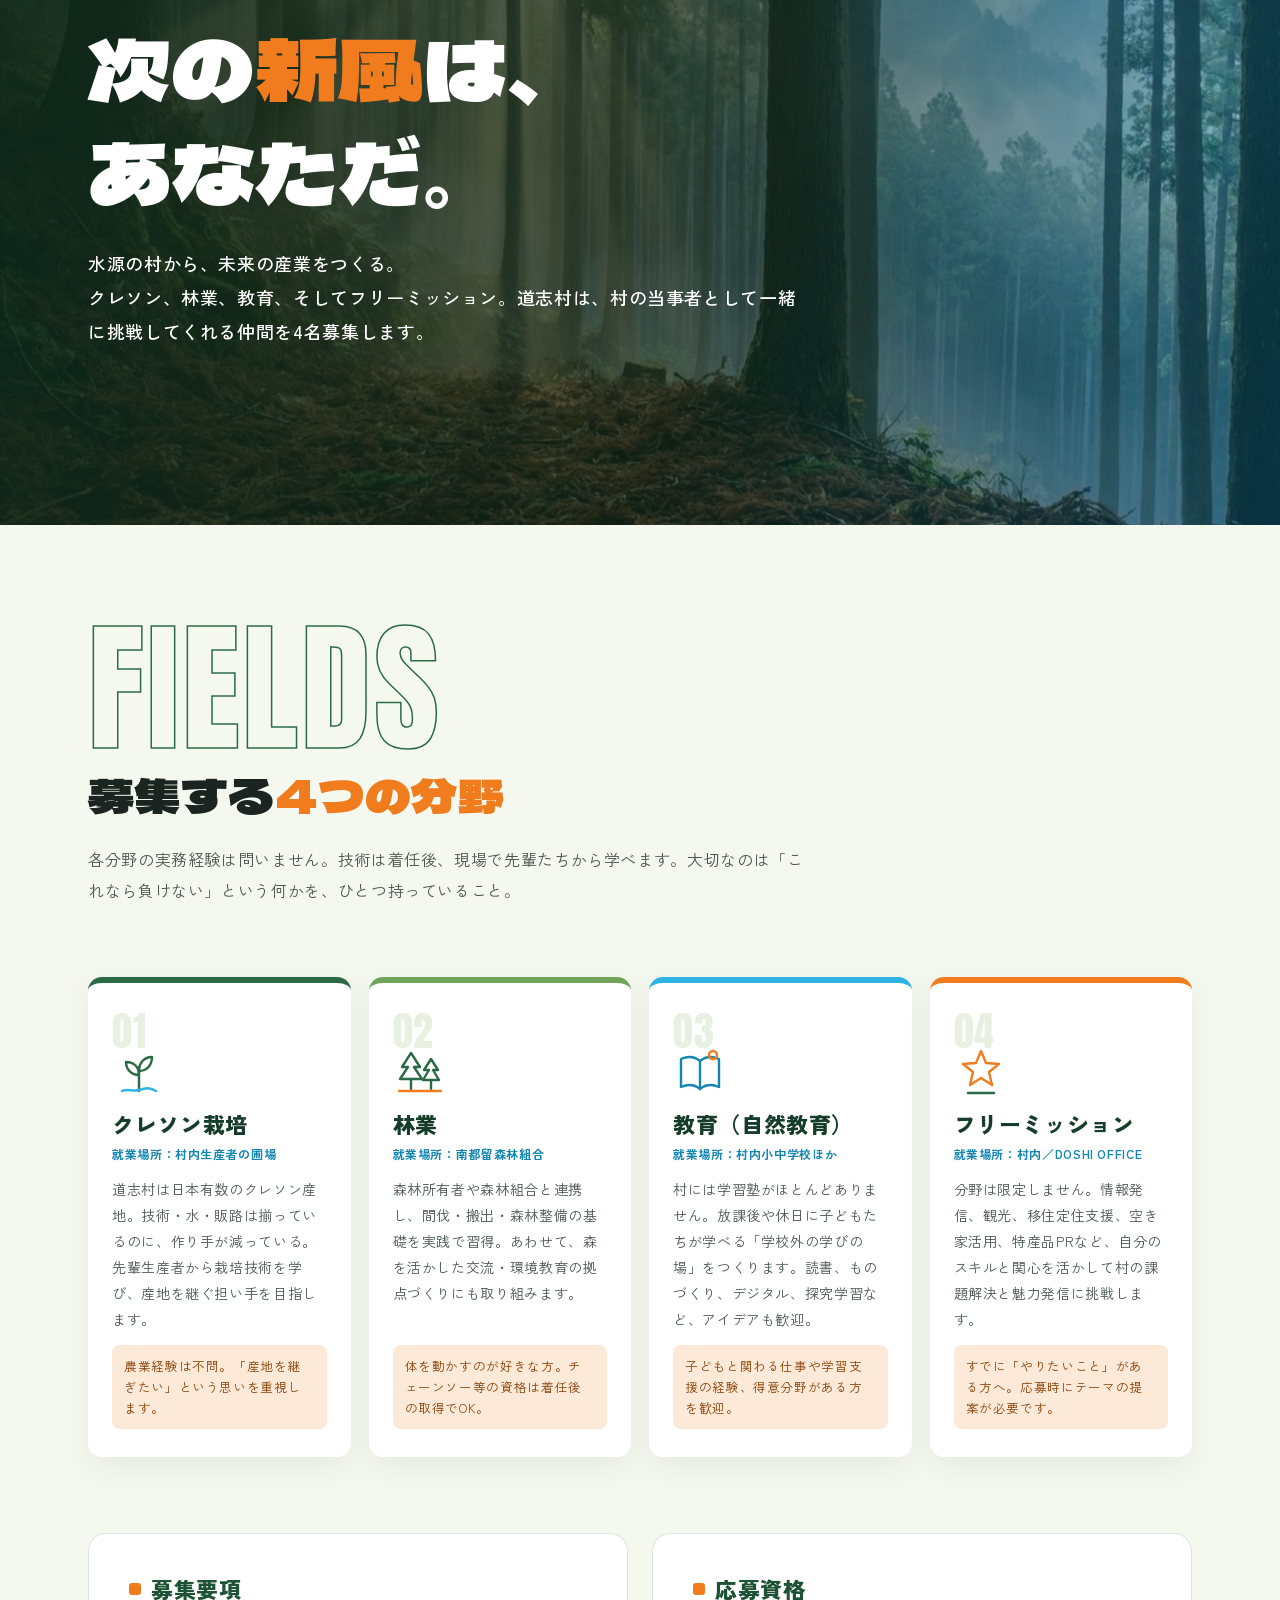
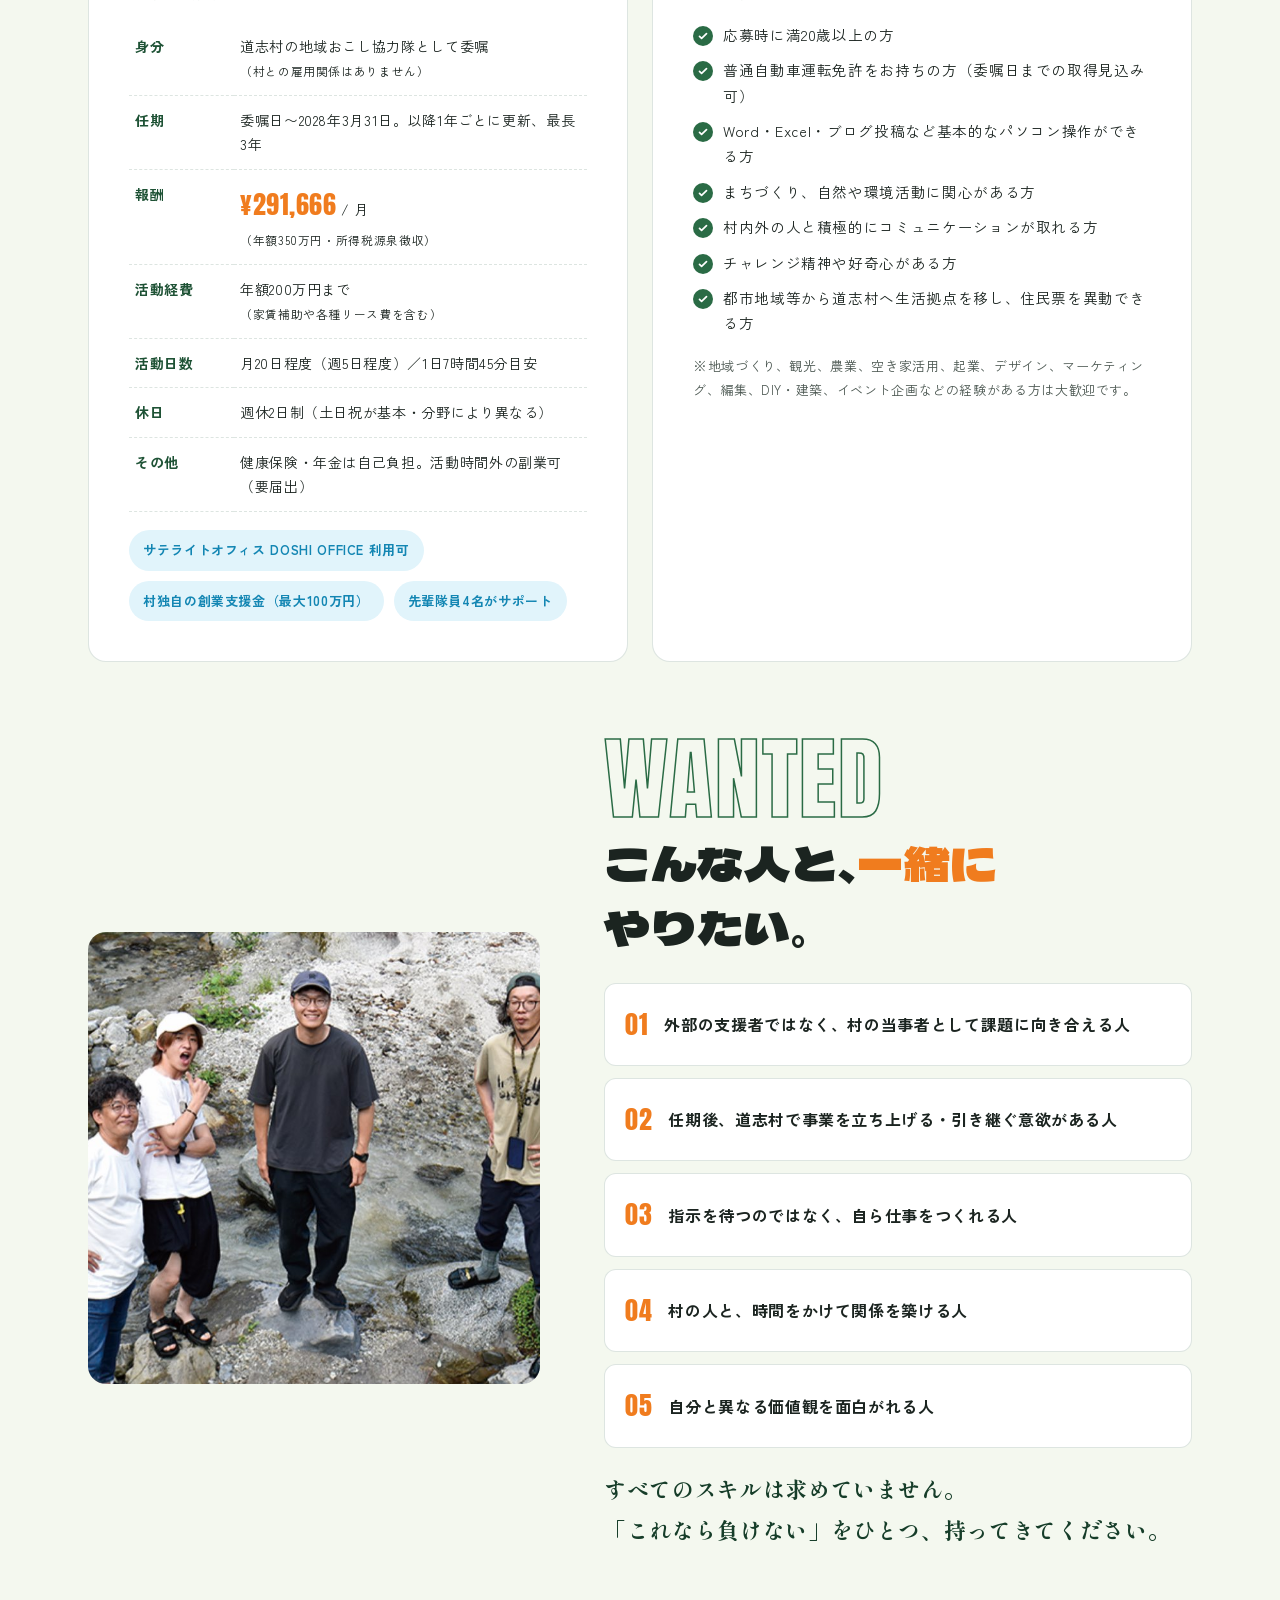
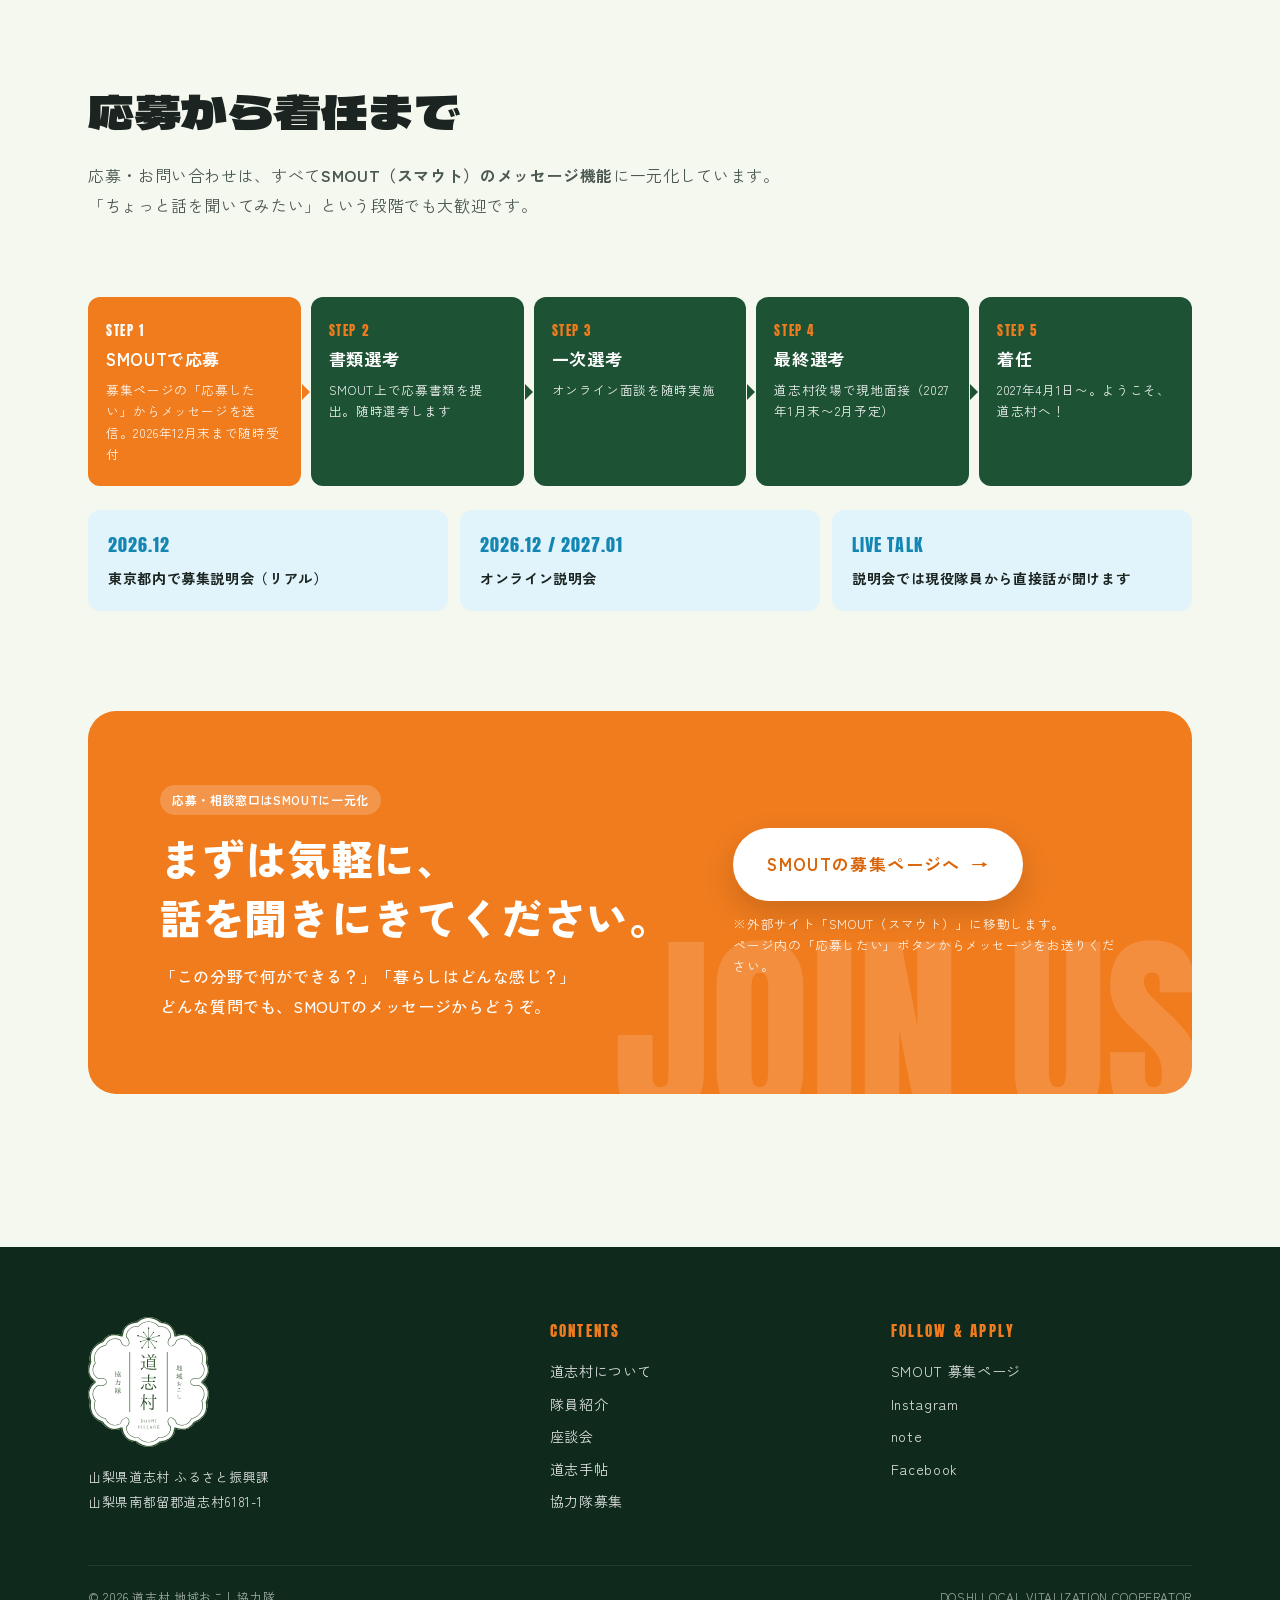
==== commit 6547c676: "note の新着記事を反映" ====
--- a/index.html
+++ b/index.html
@@ -266,7 +266,7 @@
         <div class="journal-feed reveal reveal-d1">
           <!-- NOTE-FEED:START（この間は tools/update-note.rb で自動生成されます。直接編集しないでください） -->
           <ul class="journal-list">
-            <li><a href="https://note.com/doshi_2026/n/n0f54fbbc7a15" target="_blank" rel="noopener"><span class="thumb"><img loading="lazy" src="https://assets.st-note.com/production/uploads/images/322919702/rectangle_large_type_2_df4d659f45b2e7846d501c4cc01000a8.jpeg?width=800" alt=""></span><span class="body"><time datetime="2026-11-05">2026.11.05</time><span class="new">NEW</span><span class="t">秋の訪れと長野への修行旅！ジビエのプロを目指して勉強してきました！！</span></span></a></li>
+            <li><a href="https://note.com/doshi_2026/n/n0f54fbbc7a15" target="_blank" rel="noopener"><span class="thumb"><img loading="lazy" src="https://assets.st-note.com/production/uploads/images/322919702/rectangle_large_type_2_df4d659f45b2e7846d501c4cc01000a8.jpeg?width=800" alt=""></span><span class="body"><time datetime="2026-11-05">2026.11.05</time><span class="t">秋の訪れと長野への修行旅！ジビエのプロを目指して勉強してきました！！</span></span></a></li>
             <li><a href="https://note.com/doshi_2026/n/nbc95de6284f6" target="_blank" rel="noopener"><span class="thumb"><img loading="lazy" src="https://assets.st-note.com/production/uploads/images/330293560/rectangle_large_type_2_961ef98cdb9793288a65285cd15b106c.jpg?width=800" alt=""></span><span class="body"><time datetime="2026-10-30">2026.10.30</time><span class="t">田舎の距離感</span></span></a></li>
             <li><a href="https://note.com/doshi_2026/n/nd7a7268b39d7" target="_blank" rel="noopener"><span class="thumb"><img loading="lazy" src="https://assets.st-note.com/production/uploads/images/327243992/rectangle_large_type_2_6a64b4748ccf596bb4e971447a2e3b4c.jpeg?width=800" alt=""></span><span class="body"><time datetime="2026-10-23">2026.10.23</time><span class="t">４日連続、毎日ちがう場所に出張した話</span></span></a></li>
             <li><a href="https://note.com/doshi_2026/n/n2ce20823630e" target="_blank" rel="noopener"><span class="thumb"><img loading="lazy" src="https://assets.st-note.com/production/uploads/images/325470882/rectangle_large_type_2_f719d0649f6d775d5ddd9ad35d18acdb.jpeg?width=800" alt=""></span><span class="body"><time datetime="2026-10-20">2026.10.20</time><span class="t">道志村でうちの子じゃない話（第6話）</span></span></a></li>
@@ -275,7 +275,7 @@
             <li><a href="https://note.com/doshi_2026/n/n649fa82d39f6" target="_blank" rel="noopener"><span class="thumb"><img loading="lazy" src="https://assets.st-note.com/production/uploads/images/312802881/rectangle_large_type_2_3e4e728afd0243143c228cfda01c9fba.png?width=800" alt=""></span><span class="body"><time datetime="2026-09-30">2026.09.30</time><span class="t">道志村で暮らす、働く。11月14日・15日 JOIN移住・交流＆地域おこしフェアに出展します！</span></span></a></li>
             <li><a href="https://note.com/doshi_2026/n/n1f165eab5445" target="_blank" rel="noopener"><span class="thumb"><img loading="lazy" src="https://assets.st-note.com/production/uploads/images/316968225/rectangle_large_type_2_419ce05f6d52e46075e495dbfb9fd11d.jpeg?width=800" alt=""></span><span class="body"><time datetime="2026-09-25">2026.09.25</time><span class="t">夏の思い出〜山間に響く大迫力の音と光。「第9回 水源の郷道志 清流の花火大会」を振り返って</span></span></a></li>
           </ul>
-          <p class="journal-updated">note 最新記事（2026.11.07 更新）</p>
+          <p class="journal-updated">note 最新記事（2026.11.13 更新）</p>
           <!-- NOTE-FEED:END -->
           <a class="link-arrow" href="https://note.com/doshi_2026" target="_blank" rel="noopener">noteで記事をもっと読む</a>
         </div>
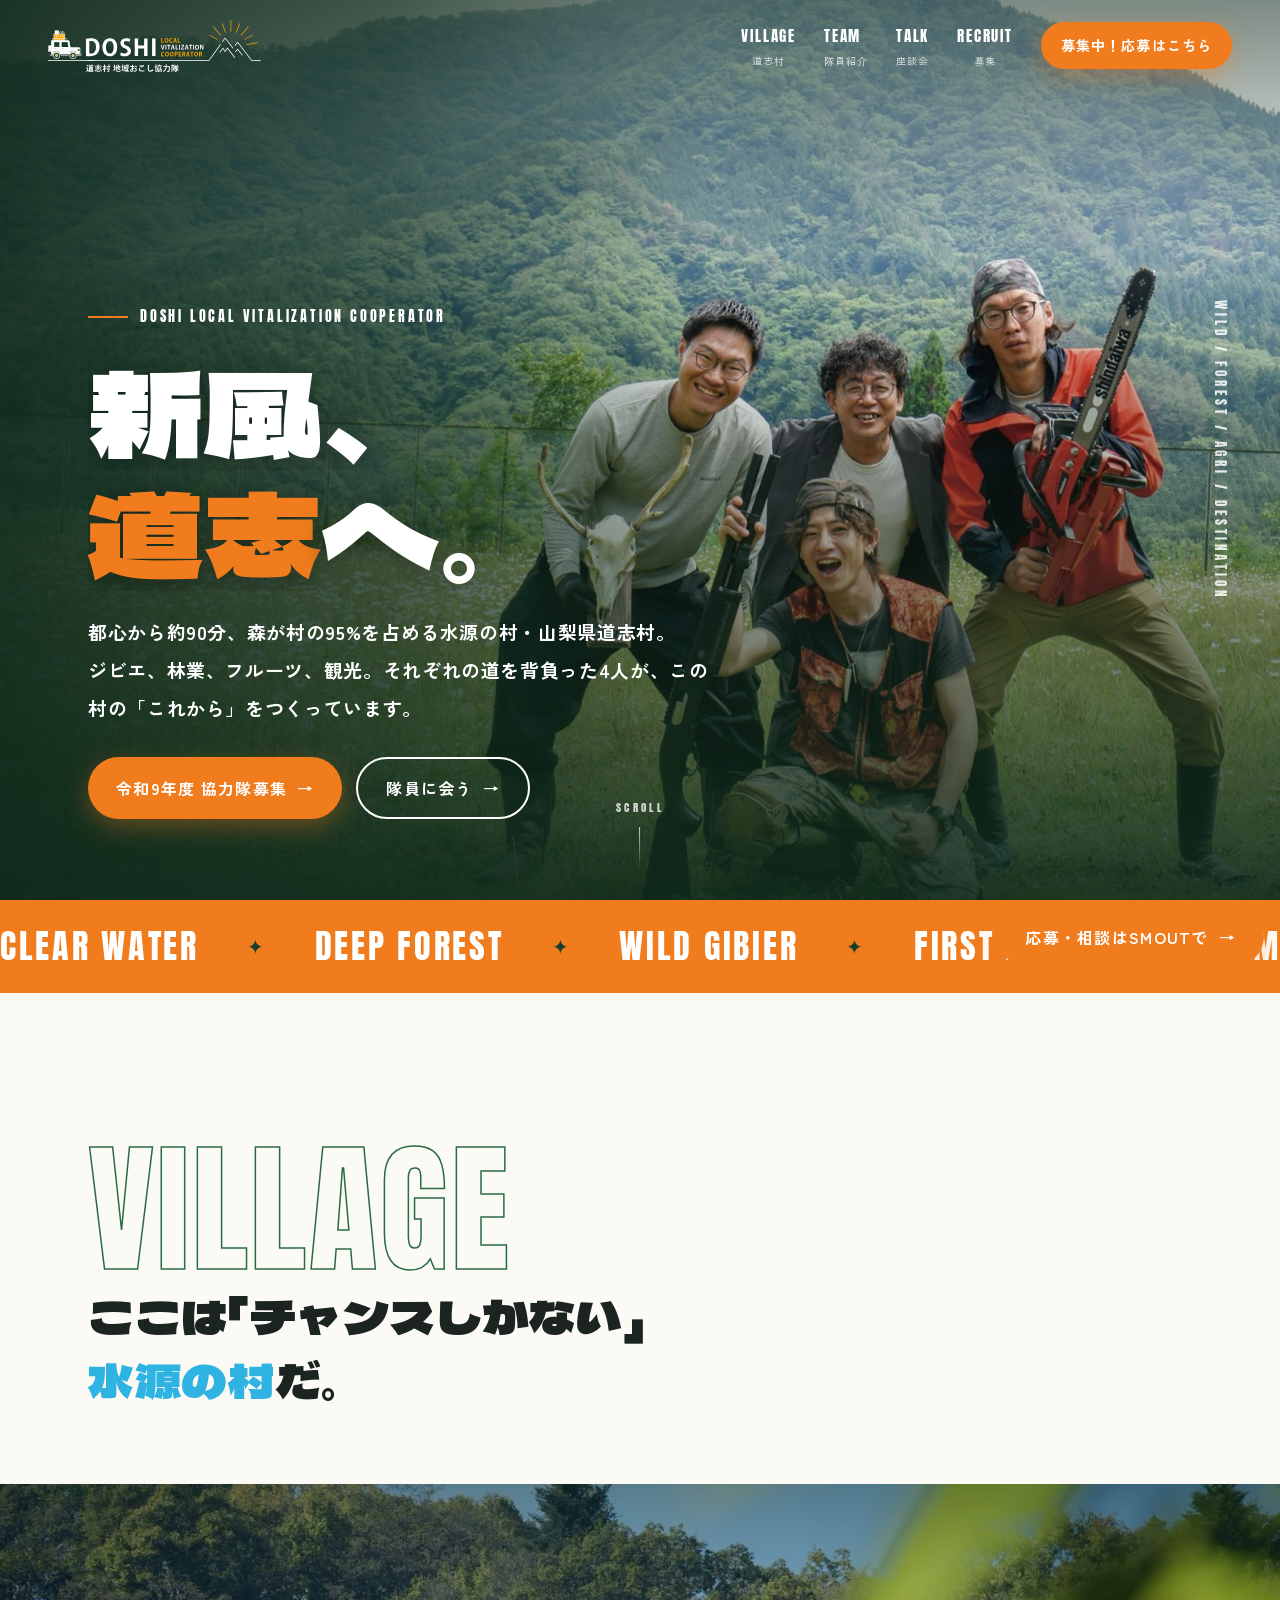
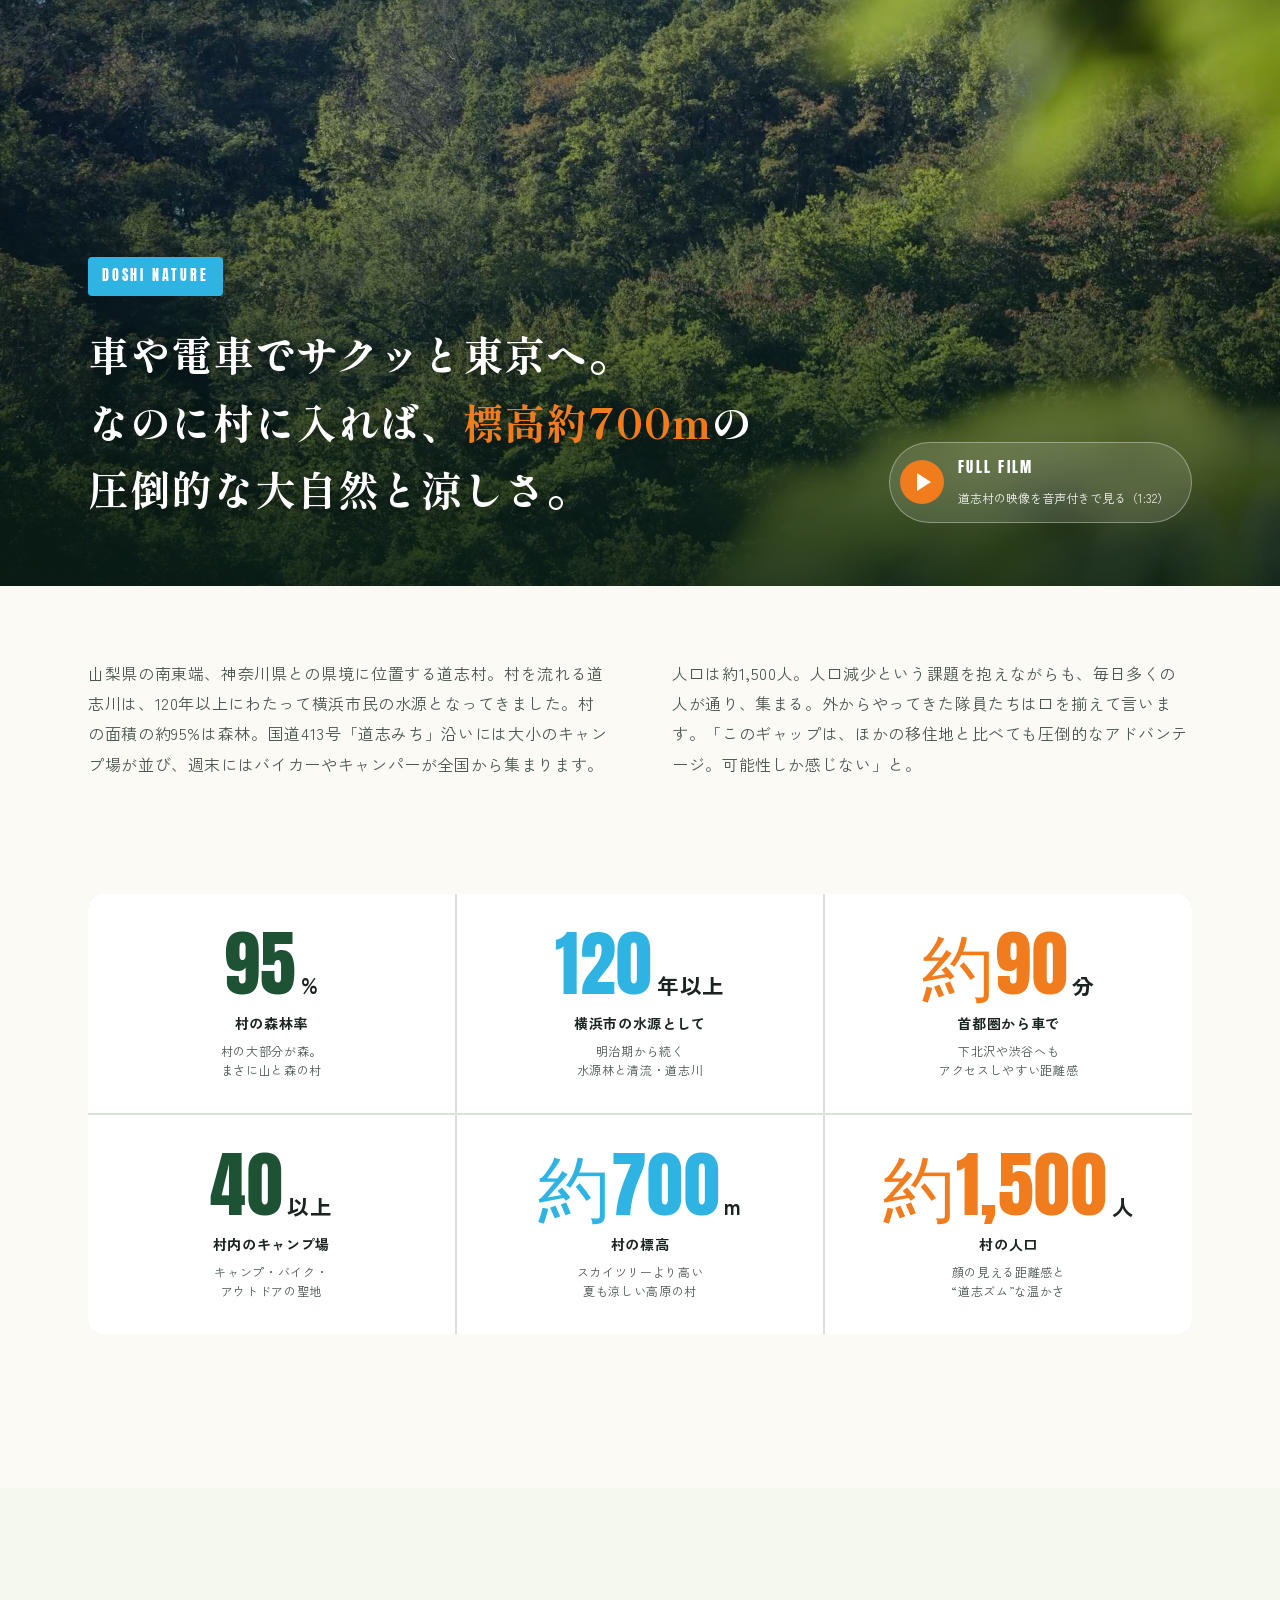
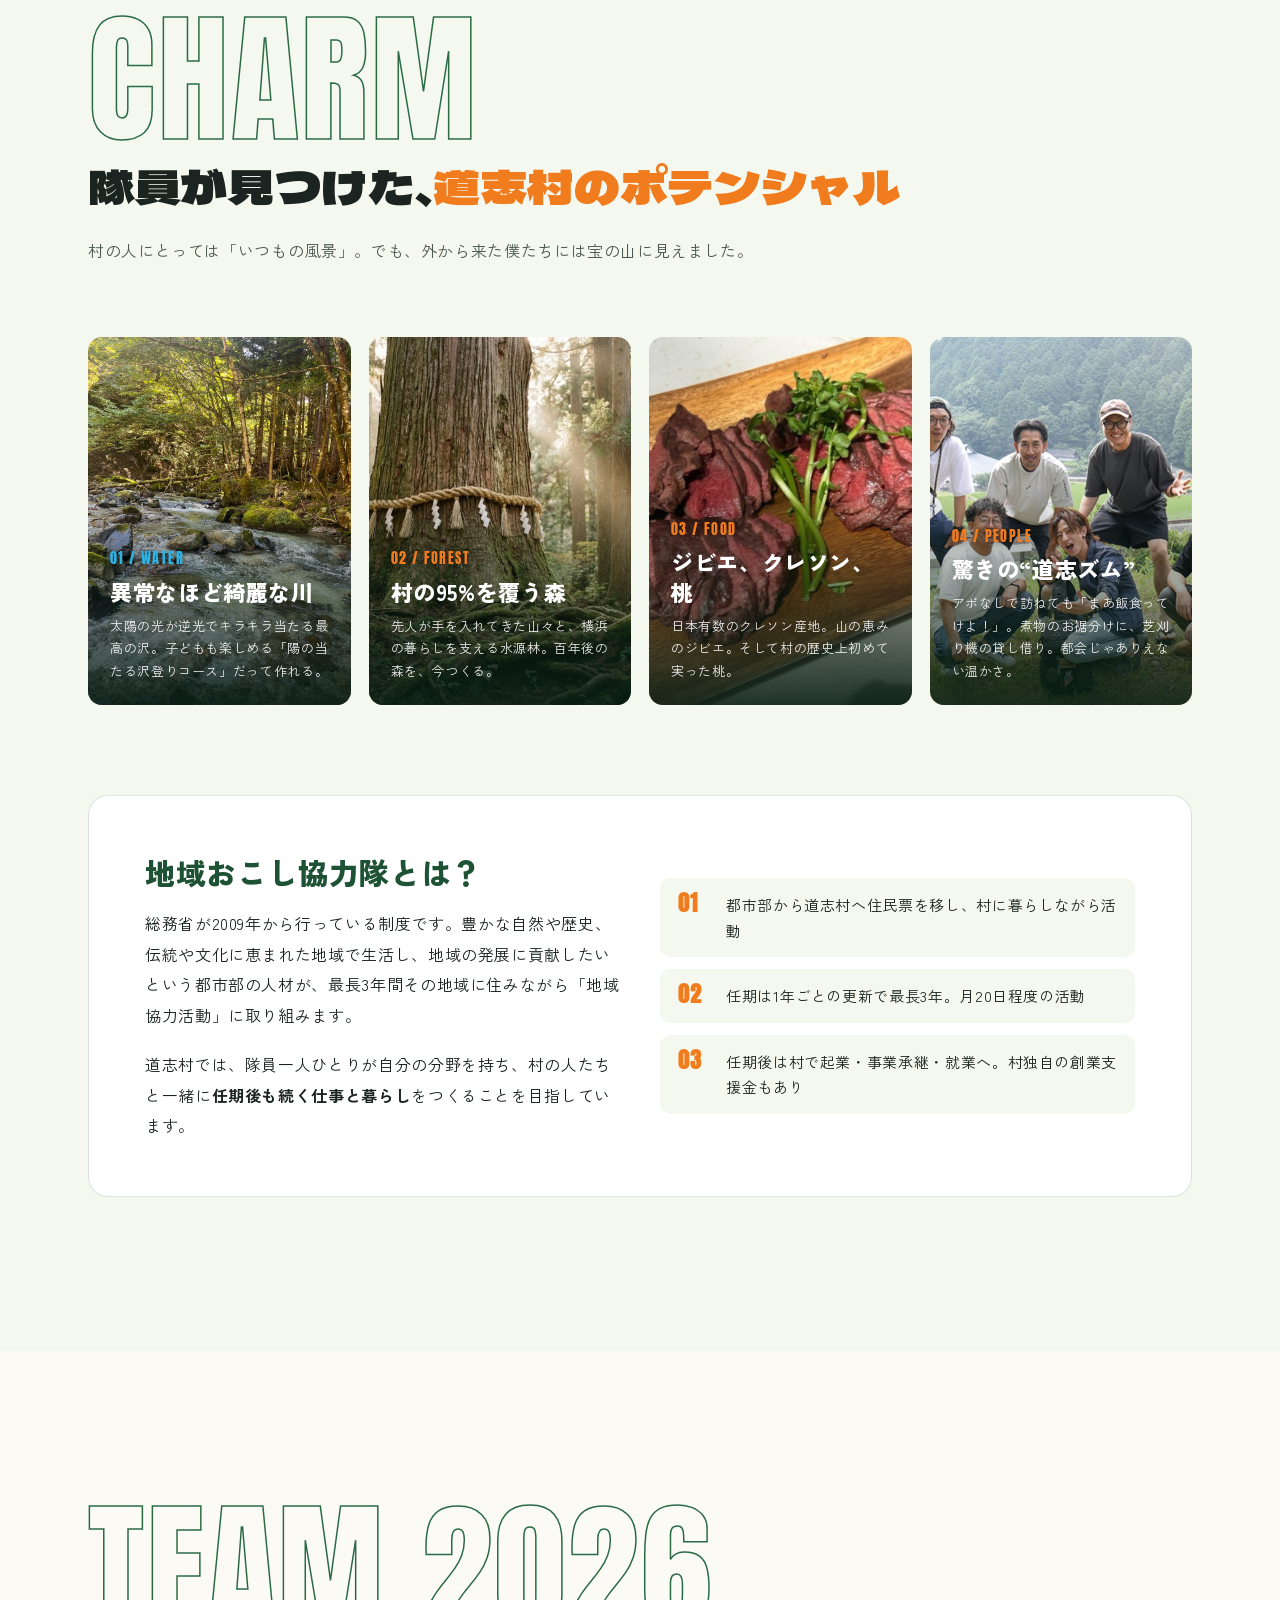
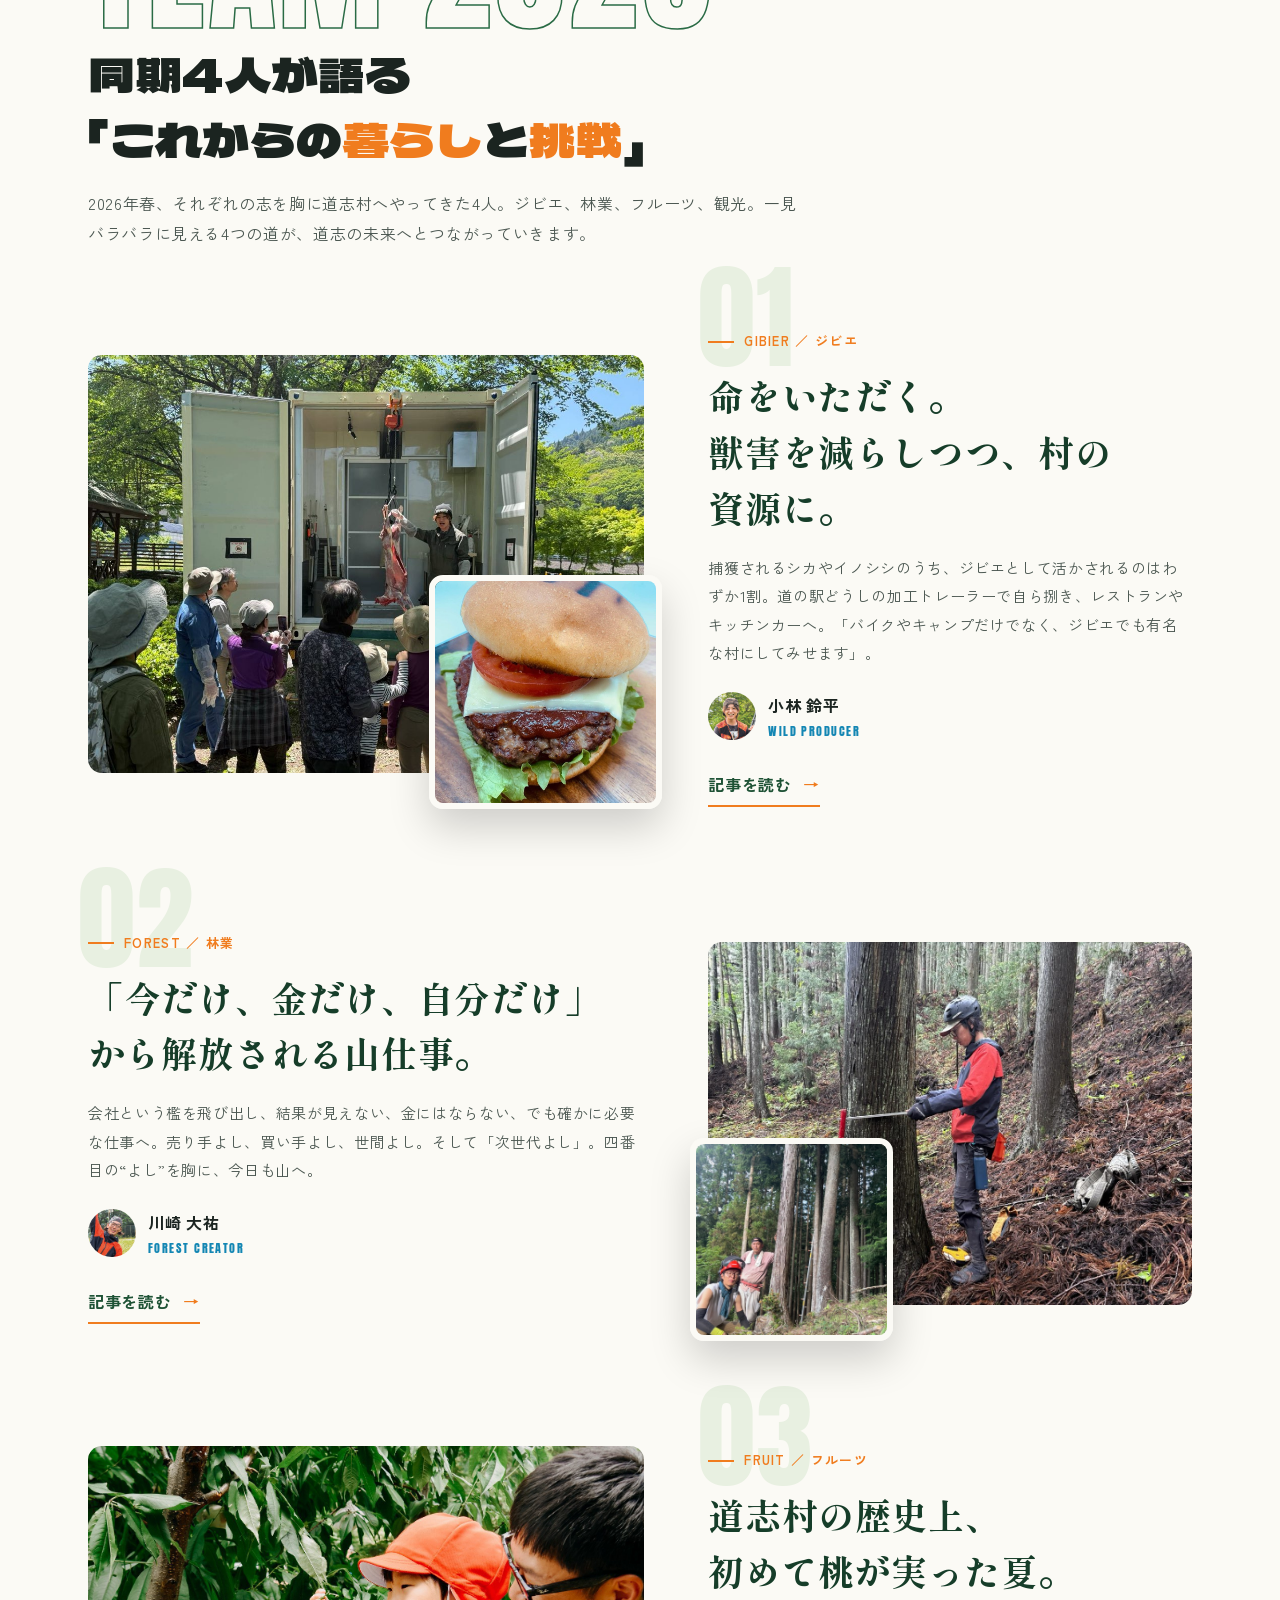
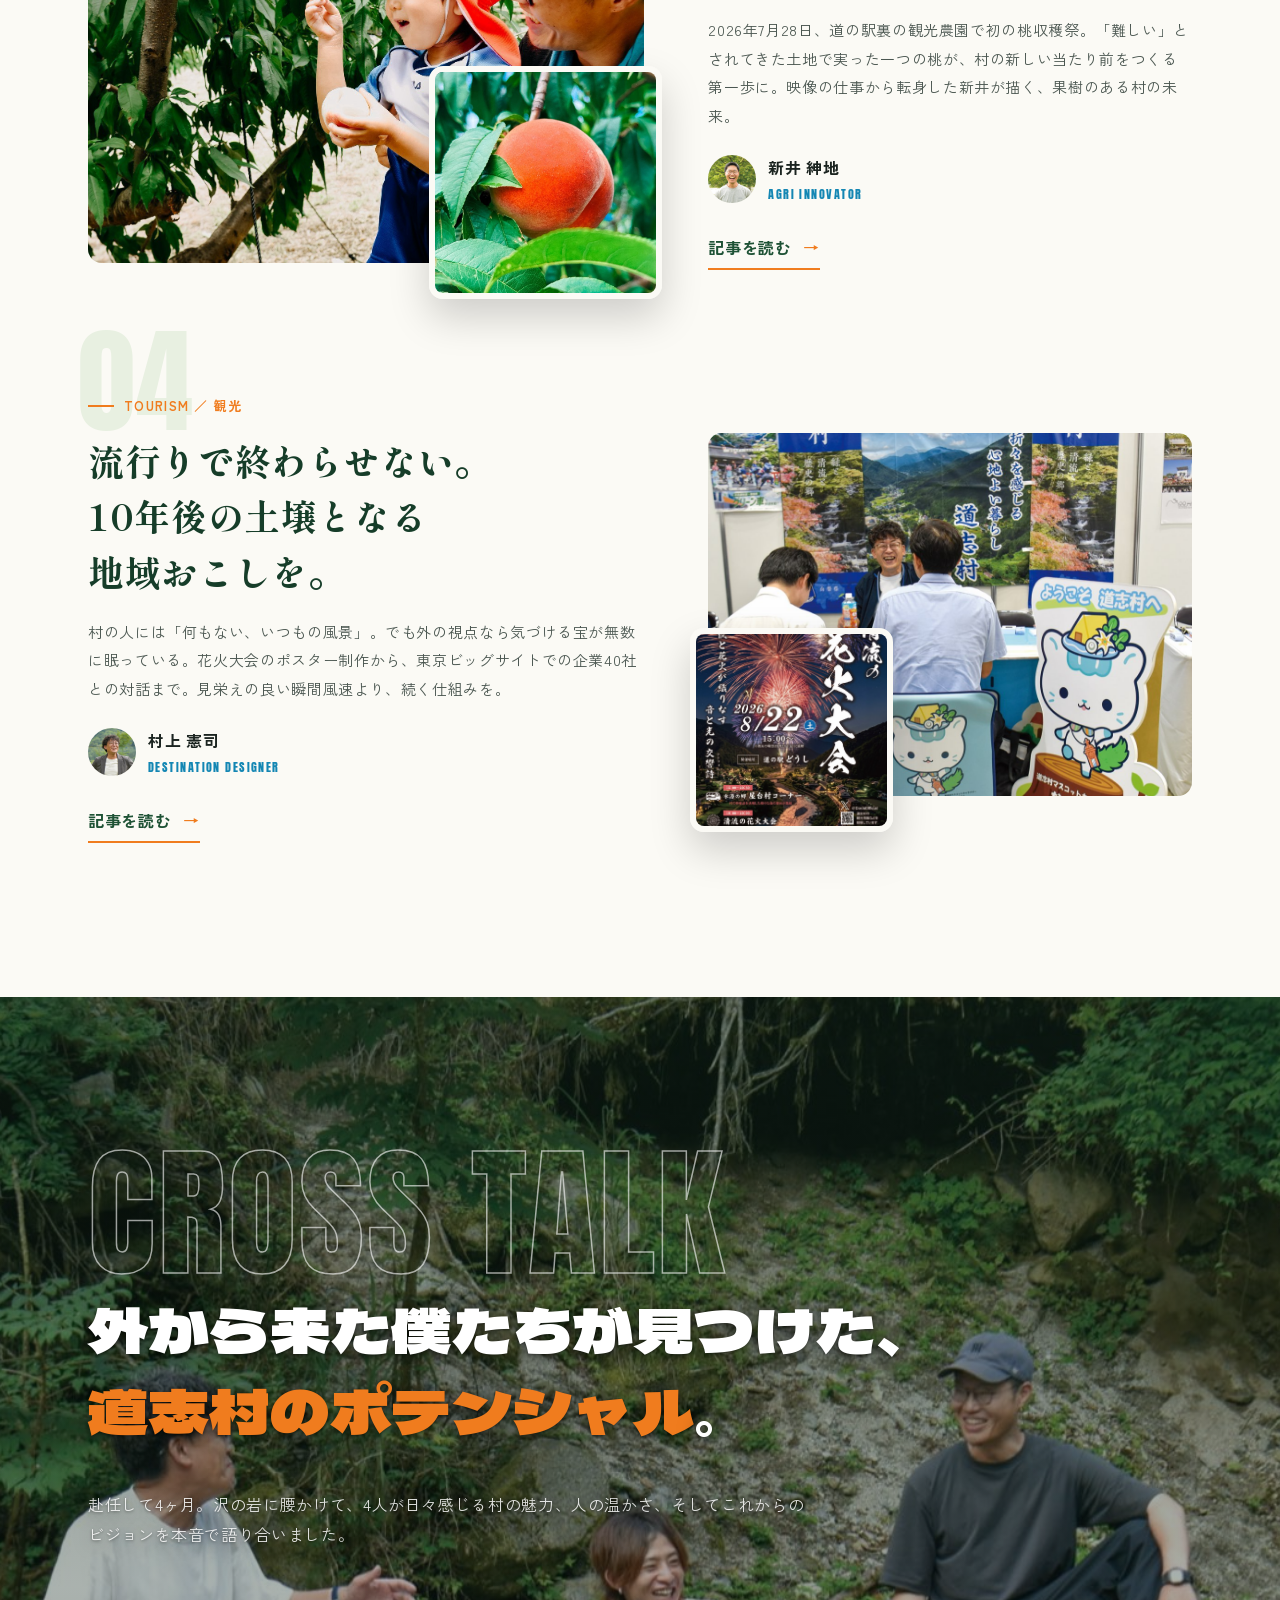
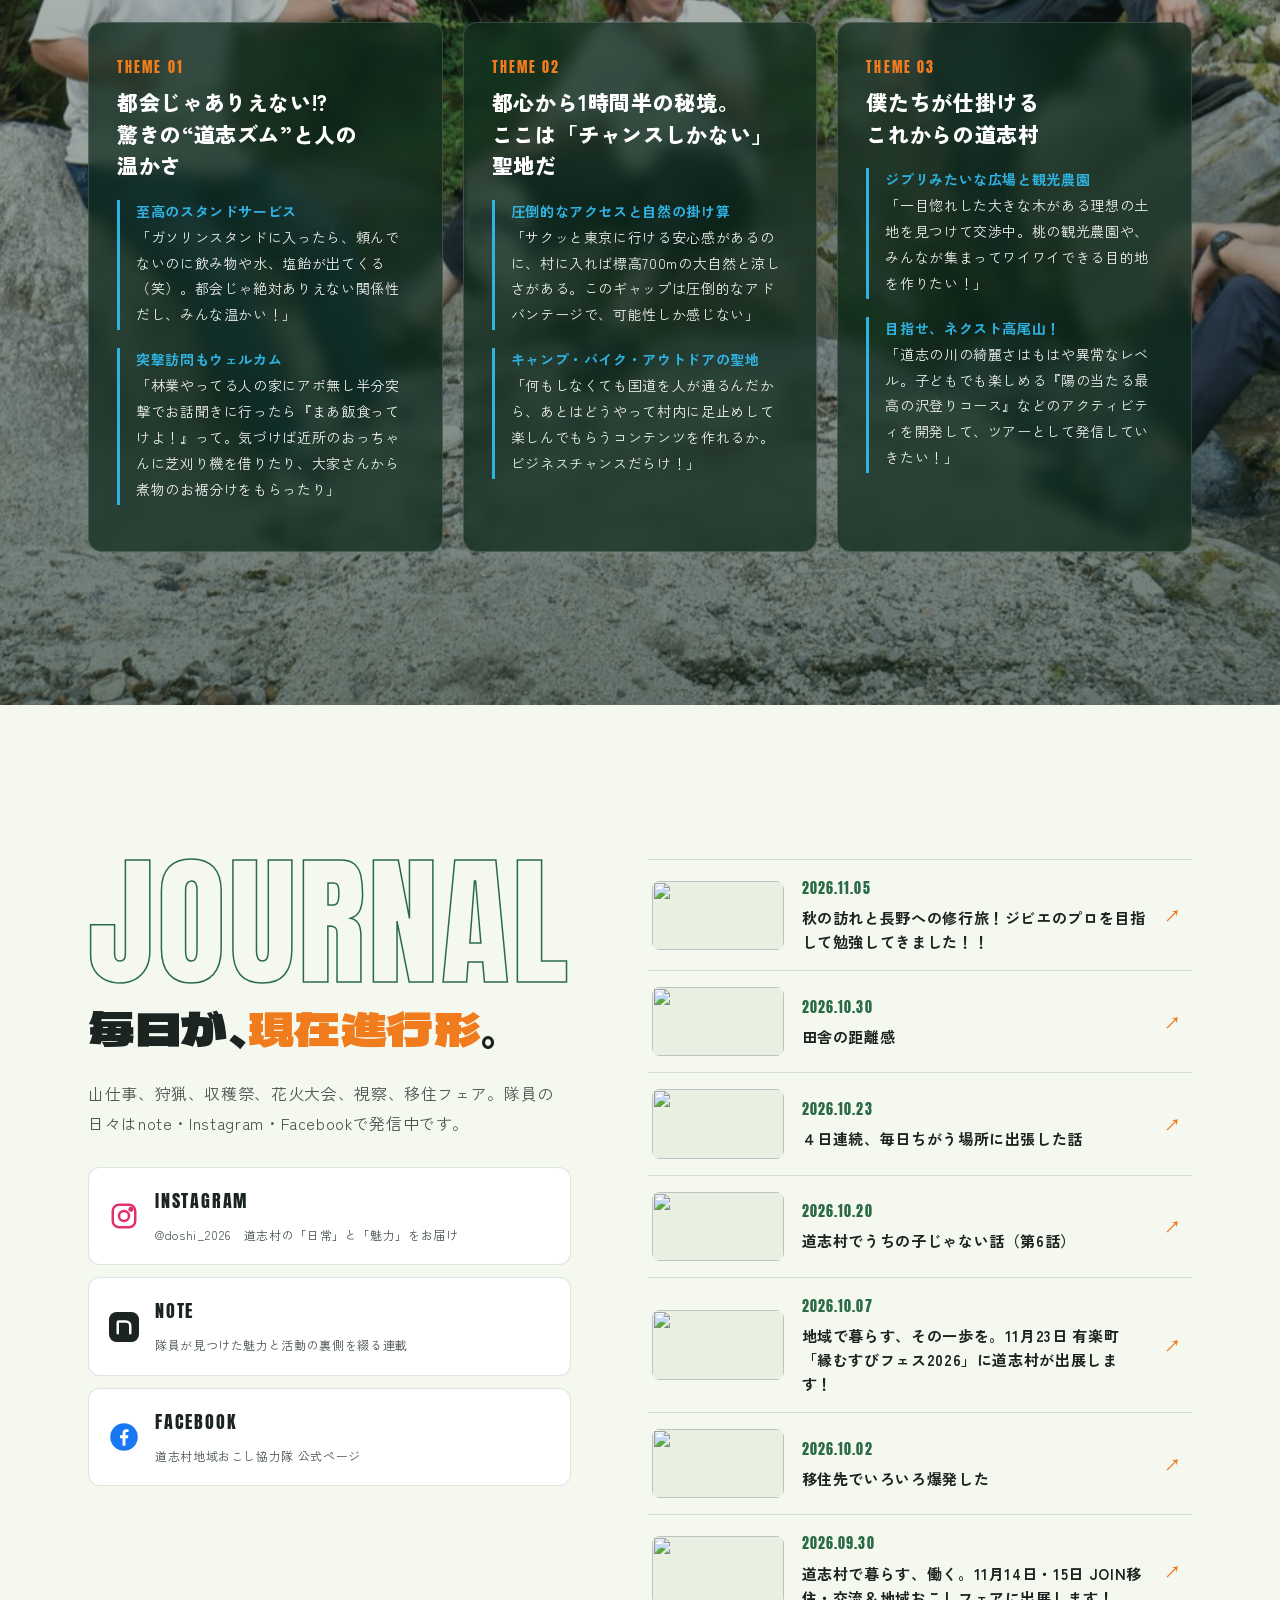
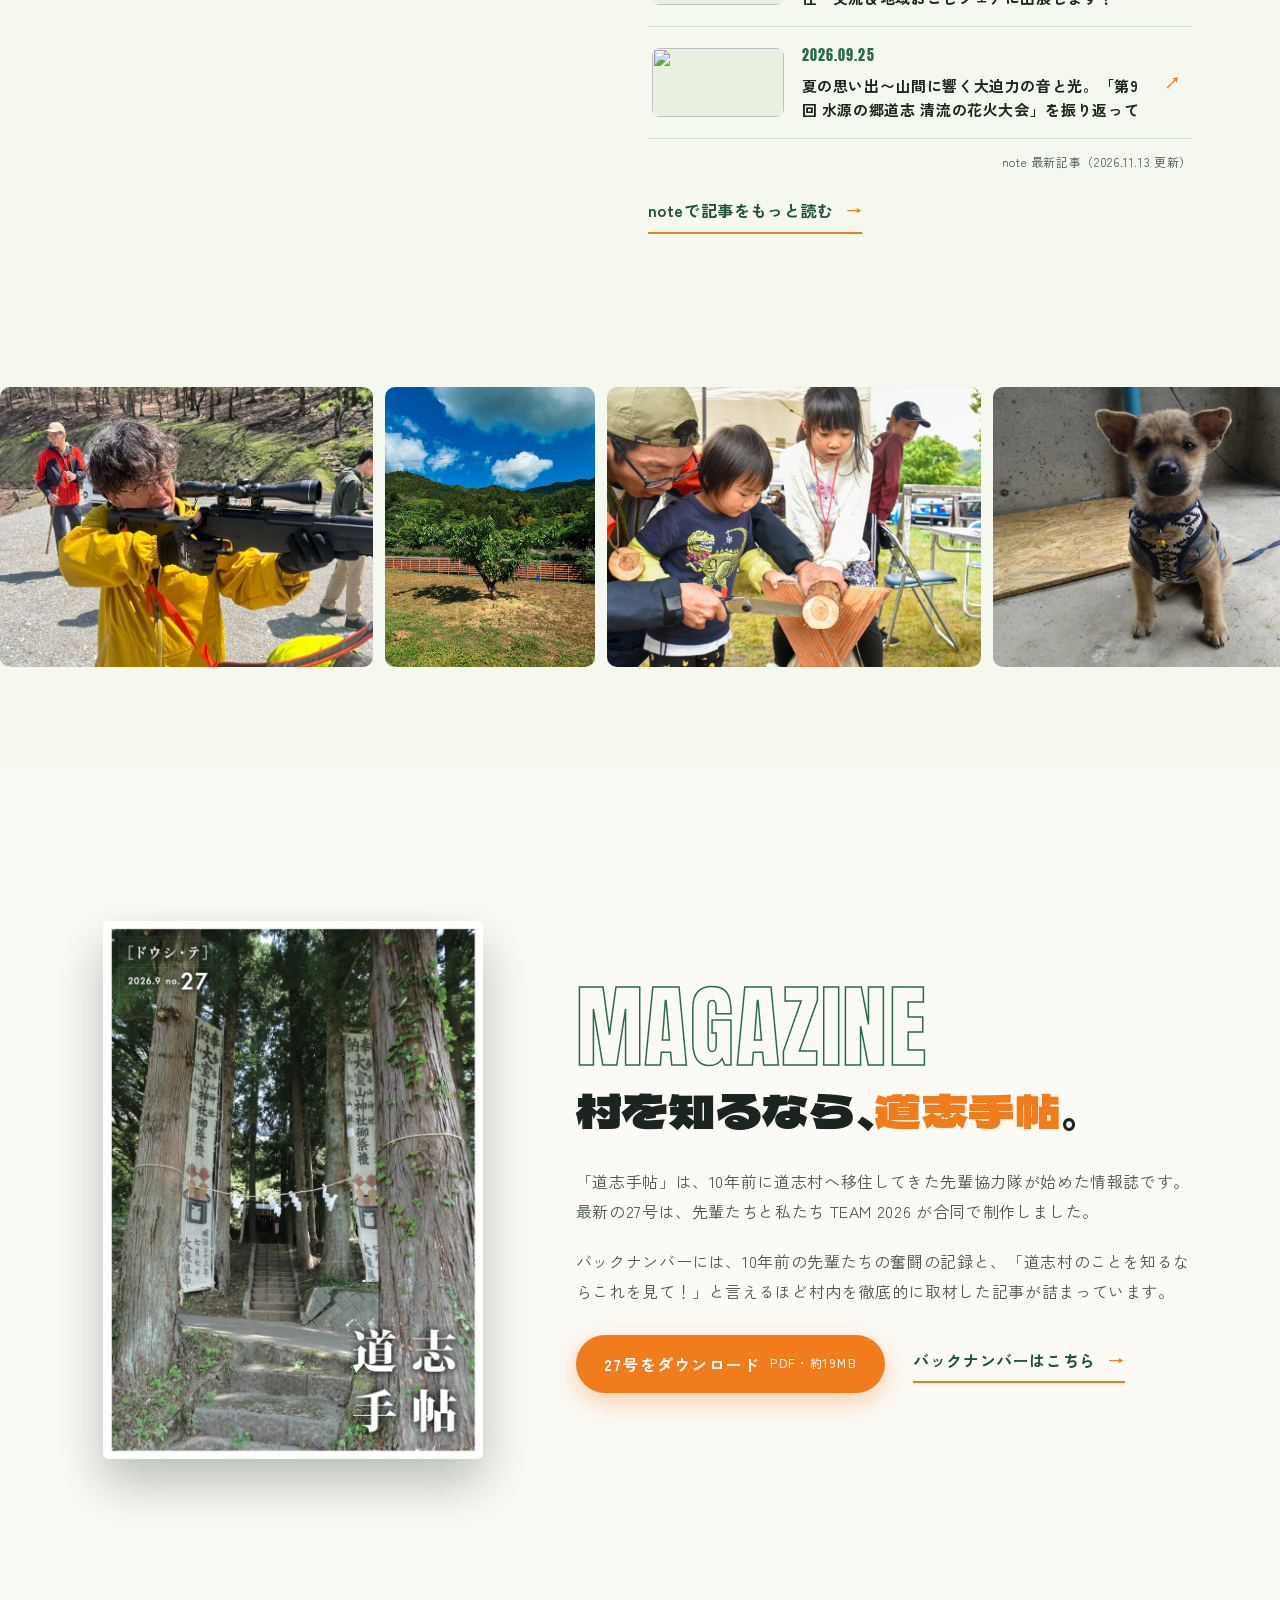
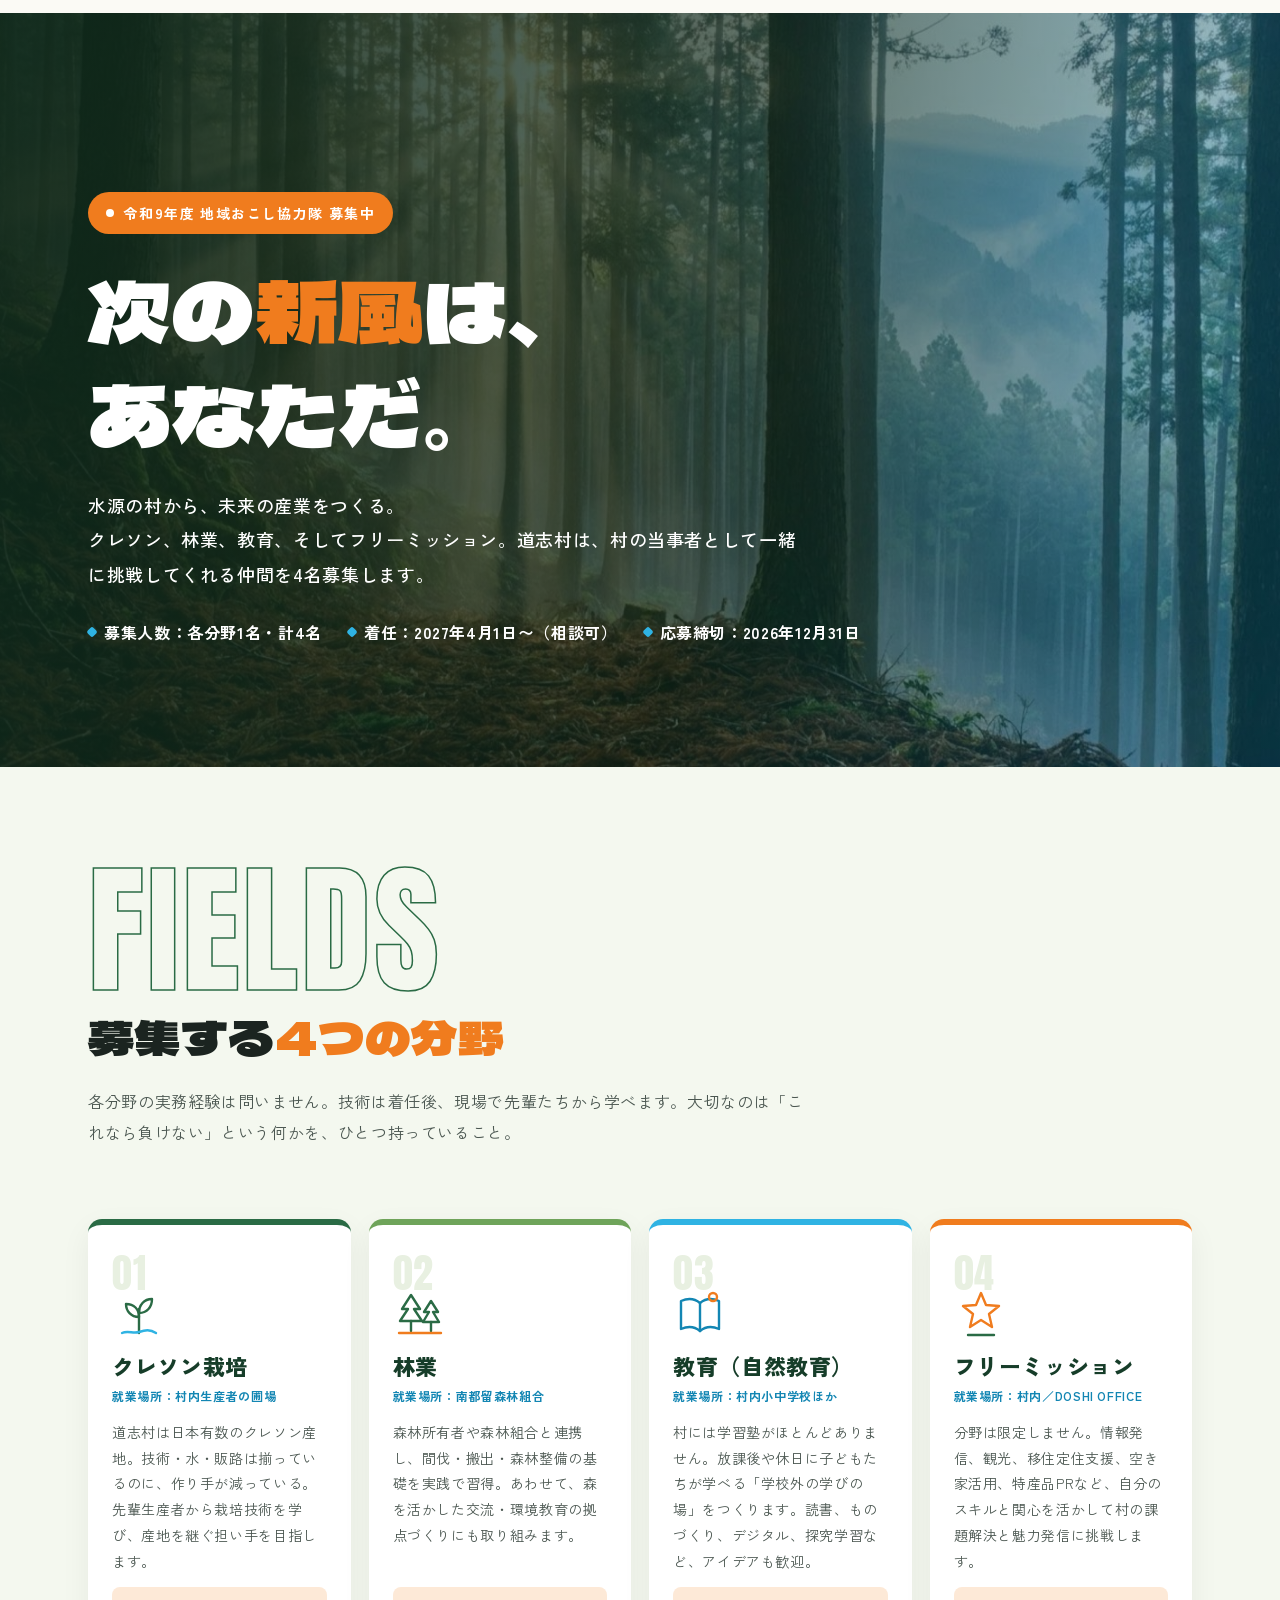
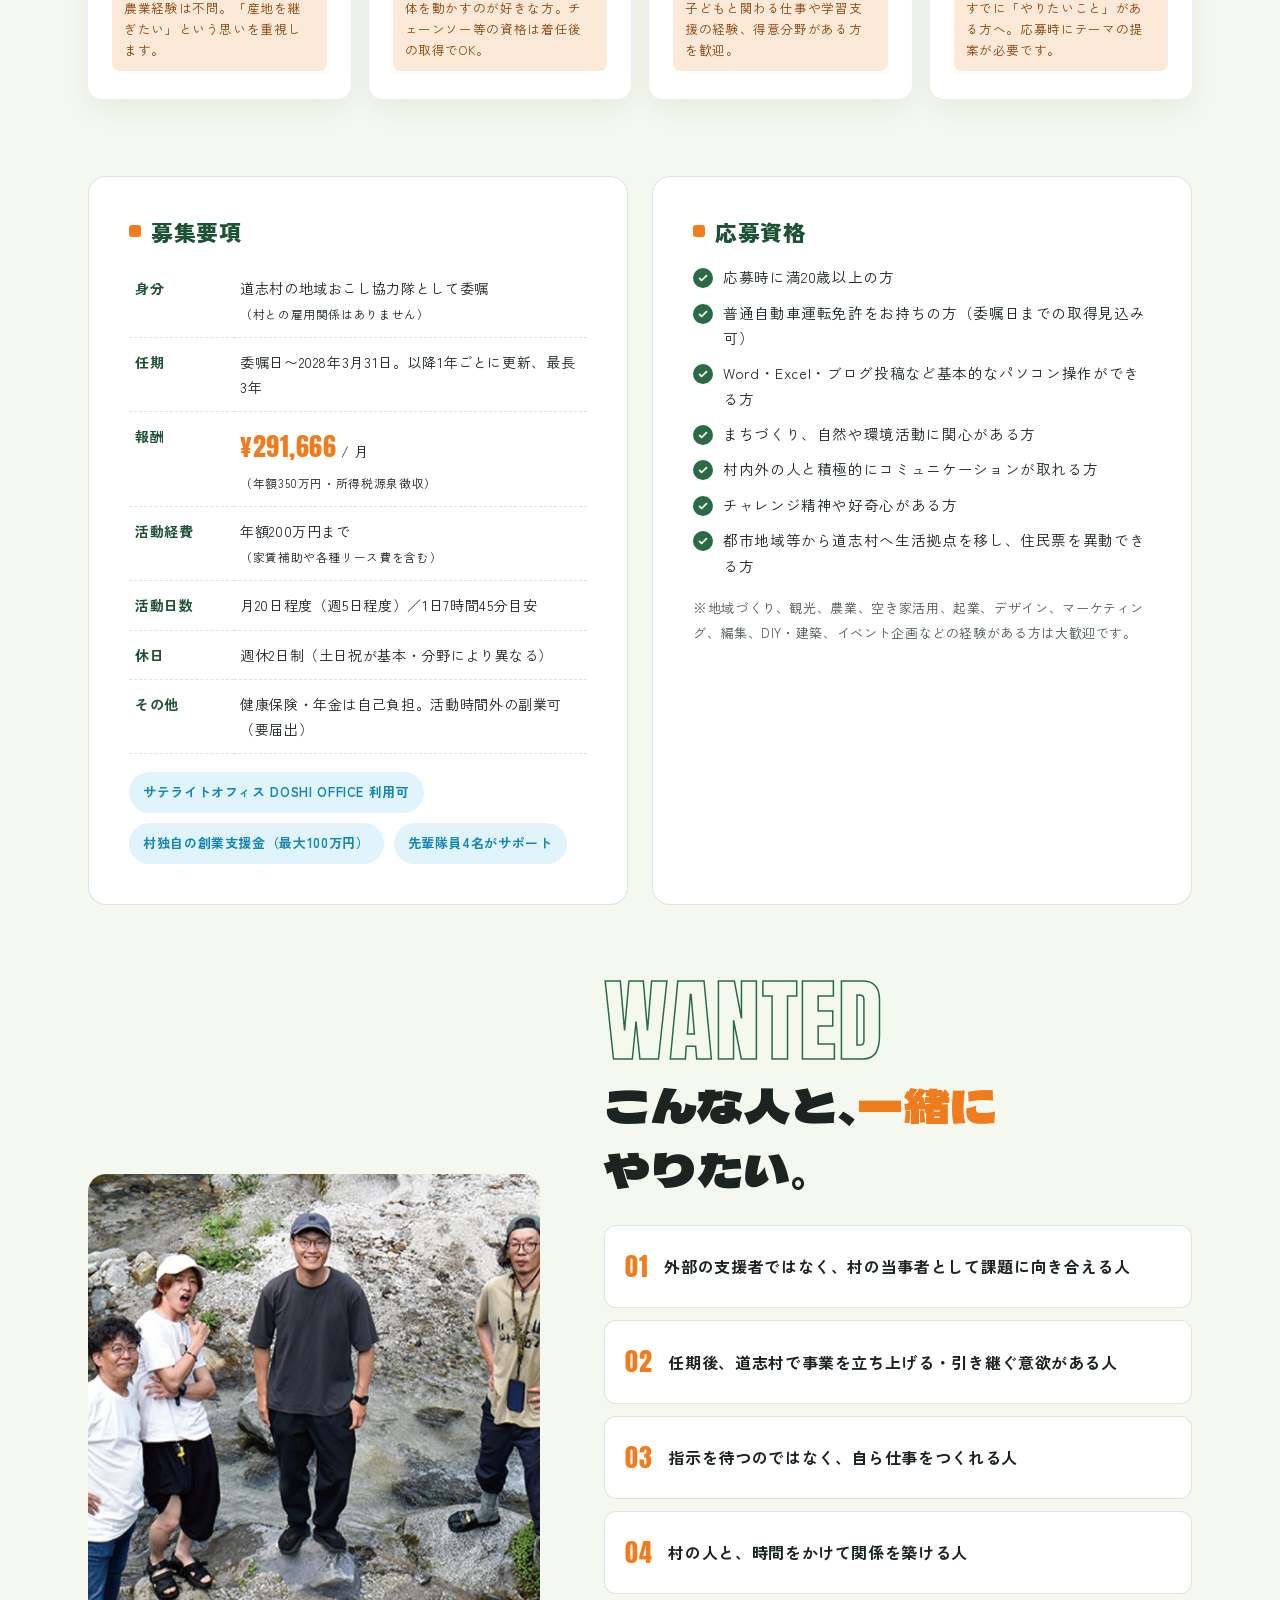
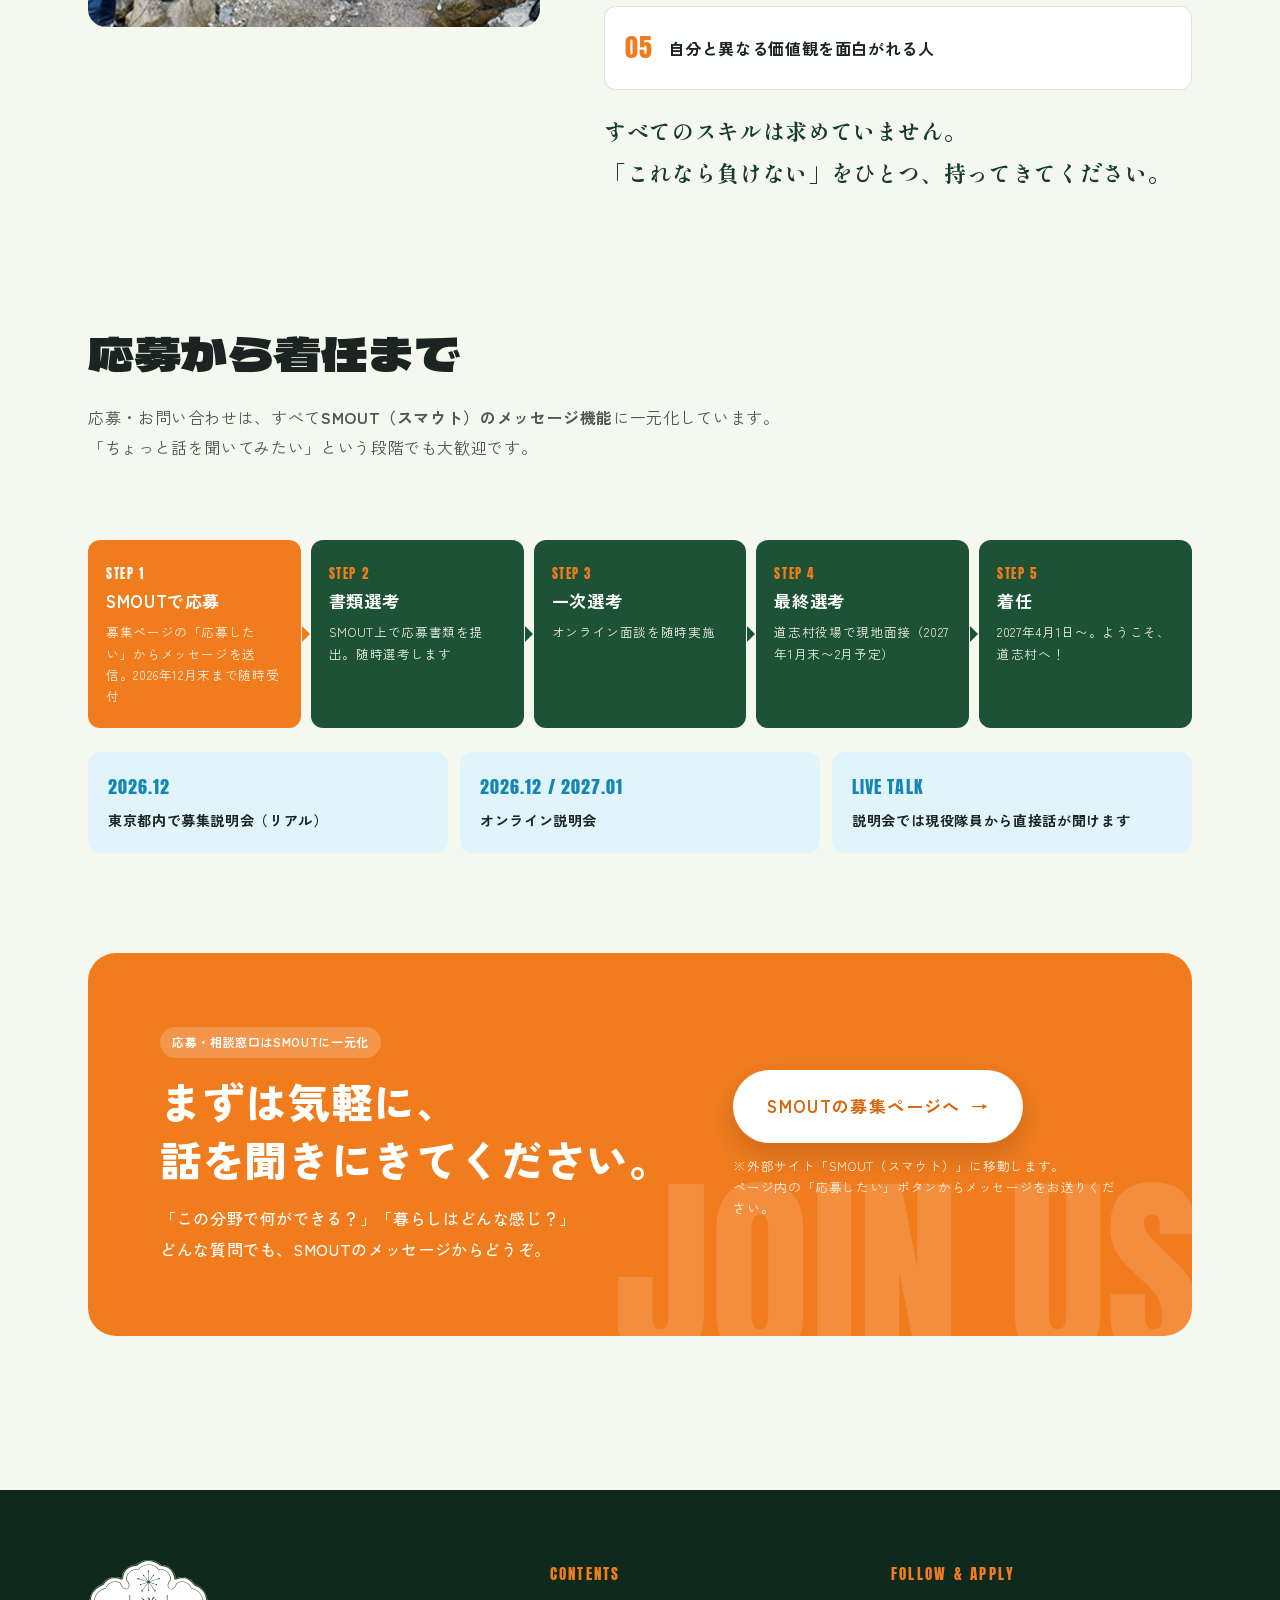
==== commit df50b9fb: "道志村PR動画の設置" ====
--- a/index.html
+++ b/index.html
@@ -15,7 +15,7 @@
 <link rel="preconnect" href="https://fonts.googleapis.com">
 <link rel="preconnect" href="https://fonts.gstatic.com" crossorigin>
 <link href="https://fonts.googleapis.com/css2?family=Anton&family=Dela+Gothic+One&family=Shippori+Mincho+B1:wght@700;800&family=Zen+Kaku+Gothic+New:wght@400;500;700;900&display=swap" rel="stylesheet">
-<link rel="stylesheet" href="assets/css/style.css?v=33">
+<link rel="stylesheet" href="assets/css/style.css?v=34">
 </head>
 <body>
 
@@ -69,16 +69,24 @@
         <h2 class="sec-title">ここは「チャンスしかない」<br><span class="blue">水源の村</span>だ。</h2>
       </div>
 
-      <div class="concept">
-        <div class="concept-photo reveal">
-          <img loading="lazy" src="assets/img/kw-river.jpg" alt="苔むした岩と澄んだ沢の流れ。沢の中に座る隊員">
-          <span class="tag">DOSHI RIVER</span>
-        </div>
-        <div class="concept-text reveal reveal-d1">
-          <p class="big">車や電車でサクッと東京へ。<br>なのに村に入れば、<span class="hl">標高約700m</span>の<br class="pc">圧倒的な大自然と涼しさ。</p>
-          <p>山梨県の南東端、神奈川県との県境に位置する道志村。村を流れる道志川は、120年以上にわたって横浜市民の水源となってきました。村の面積の約95%は森林。国道413号「道志みち」沿いには大小のキャンプ場が並び、週末にはバイカーやキャンパーが全国から集まります。</p>
-          <p>人口は約1,500人。人口減少という課題を抱えながらも、毎日多くの人が通り、集まる。外からやってきた隊員たちは口を揃えて言います。「このギャップは、ほかの移住地と比べても圧倒的なアドバンテージ。可能性しか感じない」と。</p>
-        </div>
+    </div>
+
+    <figure class="film">
+      <video class="film-bg" muted loop playsinline preload="none" poster="assets/img/nature-loop-poster.jpg" data-src="assets/video/doshi-nature-loop.mp4" data-src-hd="assets/video/doshi-nature-loop-720.mp4" data-src-hevc="assets/video/doshi-nature-loop-1080.mp4" aria-hidden="true"></video>
+      <div class="film-inner container">
+        <span class="film-tag">DOSHI NATURE</span>
+        <p class="film-copy reveal">車や電車でサクッと東京へ。<br>なのに村に入れば、<span class="hl">標高約700m</span>の<br class="pc">圧倒的な大自然と涼しさ。</p>
+        <button class="film-play" type="button" aria-haspopup="dialog">
+          <span class="film-play-icon" aria-hidden="true"></span>
+          <span><b>FULL FILM</b><small>道志村の映像を音声付きで見る（1:32）</small></span>
+        </button>
+      </div>
+    </figure>
+
+    <div class="container">
+      <div class="concept-body reveal">
+        <p>山梨県の南東端、神奈川県との県境に位置する道志村。村を流れる道志川は、120年以上にわたって横浜市民の水源となってきました。村の面積の約95%は森林。国道413号「道志みち」沿いには大小のキャンプ場が並び、週末にはバイカーやキャンパーが全国から集まります。</p>
+        <p>人口は約1,500人。人口減少という課題を抱えながらも、毎日多くの人が通り、集まる。外からやってきた隊員たちは口を揃えて言います。「このギャップは、ほかの移住地と比べても圧倒的なアドバンテージ。可能性しか感じない」と。</p>
       </div>
 
       <div class="numbers reveal">
@@ -488,8 +496,13 @@
   </div>
 </footer>
 
+<dialog class="film-modal" aria-label="道志村の映像">
+  <button class="film-close" type="button" aria-label="閉じる">×</button>
+  <video controls playsinline preload="none" poster="assets/img/doshi-film-poster.jpg" src="assets/video/doshi-film.mp4"></video>
+</dialog>
+
 <a class="btn btn-orange float-cta" href="https://smout.jp/plans/29653" target="_blank" rel="noopener">応募・相談はSMOUTで <span class="arrow">→</span></a>
 
-<script src="assets/js/main.js?v=2"></script>
+<script src="assets/js/main.js?v=4"></script>
 </body>
 </html>
--- a/assets/css/style.css
+++ b/assets/css/style.css
@@ -187,15 +187,25 @@
 .reveal-d1 { transition-delay: .1s; } .reveal-d2 { transition-delay: .2s; } .reveal-d3 { transition-delay: .3s; }
 
 /* ---------- Intro / Concept ---------- */
-.concept { display: grid; grid-template-columns: 1.1fr 1fr; gap: clamp(32px, 6vw, 90px); align-items: center; }
-.concept-photo { position: relative; }
-.concept-photo img { border-radius: var(--radius); aspect-ratio: 4/5; object-fit: cover; width: 100%; }
-.concept-photo .tag {
-  position: absolute; left: -14px; bottom: 30px; background: var(--blue); color: var(--white);
-  font-family: var(--ff-en); letter-spacing: .12em; padding: 10px 18px; font-size: 15px; border-radius: 4px;
-}
-.concept-text .big { font-family: var(--ff-mincho); font-weight: 800; font-size: clamp(22px, 2.5vw, 32px); line-height: 1.7; margin-bottom: 28px; color: var(--green-800); }
-.concept-text .big .hl { background: linear-gradient(transparent 62%, var(--orange-soft) 62%); }
+/* village film: full-bleed nature loop with the lead copy on top */
+.film { position: relative; margin: 0; min-height: clamp(460px, 78vh, 820px); display: flex; align-items: flex-end; color: var(--white); overflow: hidden; background: var(--green-900) url("../img/nature-loop-poster.jpg") center/cover; }
+.film-bg { position: absolute; inset: 0; width: 100%; height: 100%; object-fit: cover; }
+.film::after { content: ""; position: absolute; inset: 0; background: linear-gradient(0deg, rgba(10,30,20,.82) 0%, rgba(10,30,20,.35) 38%, rgba(10,30,20,0) 65%), linear-gradient(180deg, rgba(10,30,20,.35), rgba(10,30,20,0) 25%); }
+.film-inner { position: relative; z-index: 1; padding-bottom: clamp(36px, 7vh, 72px); display: grid; grid-template-columns: 1fr auto; align-items: end; gap: 24px 40px; }
+.film-tag { grid-column: 1 / -1; justify-self: start; font-family: var(--ff-en); letter-spacing: .2em; font-size: 14px; background: var(--blue); padding: 6px 14px; border-radius: 4px; }
+.film-copy { margin: 0; font-family: var(--ff-mincho); font-weight: 800; font-size: clamp(24px, 3.2vw, 44px); line-height: 1.65; text-shadow: 0 2px 20px rgba(0,0,0,.45); }
+.film-copy .hl { color: var(--orange); }
+.film-play { display: inline-flex; align-items: center; gap: 14px; background: rgba(255,255,255,.12); backdrop-filter: blur(8px); -webkit-backdrop-filter: blur(8px); border: 1px solid rgba(255,255,255,.35); color: var(--white); border-radius: 999px; padding: 10px 22px 10px 10px; cursor: pointer; font: inherit; text-align: left; transition: background .3s, transform .3s; }
+.film-play:hover { background: rgba(255,255,255,.22); transform: translateY(-2px); }
+.film-play-icon { width: 44px; height: 44px; border-radius: 50%; background: var(--orange); position: relative; flex: none; }
+.film-play-icon::after { content: ""; position: absolute; left: 17px; top: 13px; border: 9px solid transparent; border-left: 14px solid var(--white); border-right: 0; }
+.film-play b { display: block; font-family: var(--ff-en); font-weight: 400; letter-spacing: .15em; font-size: 15px; }
+.film-play small { font-size: 12px; opacity: .9; }
+.concept-body { display: grid; grid-template-columns: 1fr 1fr; gap: 0 clamp(28px, 5vw, 64px); margin-top: clamp(40px, 6vw, 72px); color: var(--ink-soft); }
+.film-modal { border: 0; padding: 0; background: transparent; width: min(1100px, 94vw); max-width: none; overflow: visible; }
+.film-modal::backdrop { background: rgba(5,15,10,.88); }
+.film-modal video { width: 100%; display: block; border-radius: 10px; background: #000; }
+.film-close { position: absolute; right: 0; top: -48px; width: 40px; height: 40px; border: 0; border-radius: 50%; background: var(--white); color: var(--green-900); font-size: 24px; line-height: 1; cursor: pointer; }
 
 /* ---------- Numbers ---------- */
 .numbers { display: grid; grid-template-columns: repeat(3, 1fr); gap: 2px; margin-top: clamp(56px, 8vw, 96px); background: var(--line); border-radius: var(--radius); overflow: hidden; }
@@ -521,7 +531,7 @@
   .nav-open .site-header { color: var(--white); background: transparent; box-shadow: none; -webkit-backdrop-filter: none; backdrop-filter: none; }
   .hero-roles, .hero-scroll { display: none; }
   .hero-eyebrow { font-size: 11px; }
-  .concept, .about-program, .story, .journal, .persona, .conditions, .cta, .a-lead .container { grid-template-columns: 1fr; }
+  .about-program, .story, .journal, .persona, .conditions, .cta, .a-lead .container { grid-template-columns: 1fr; }
   .story:nth-child(even) .story-visual { order: 0; }
   .story-visual { margin-bottom: 30px; }
   .talk-cols, .events, .a-next-grid { grid-template-columns: 1fr; }
@@ -591,3 +601,13 @@
   .techo { grid-template-columns: 1fr; }
   .techo-cover { max-width: 240px; }
 }
+
+@media (max-width: 900px) {
+  .film { min-height: 72svh; }
+  .film-inner { grid-template-columns: 1fr; }
+  .concept-body { grid-template-columns: 1fr; }
+}
+@media (max-width: 600px) {
+  .film-copy { font-size: 5.6vw; }
+  .film-play { padding-right: 16px; }
+}
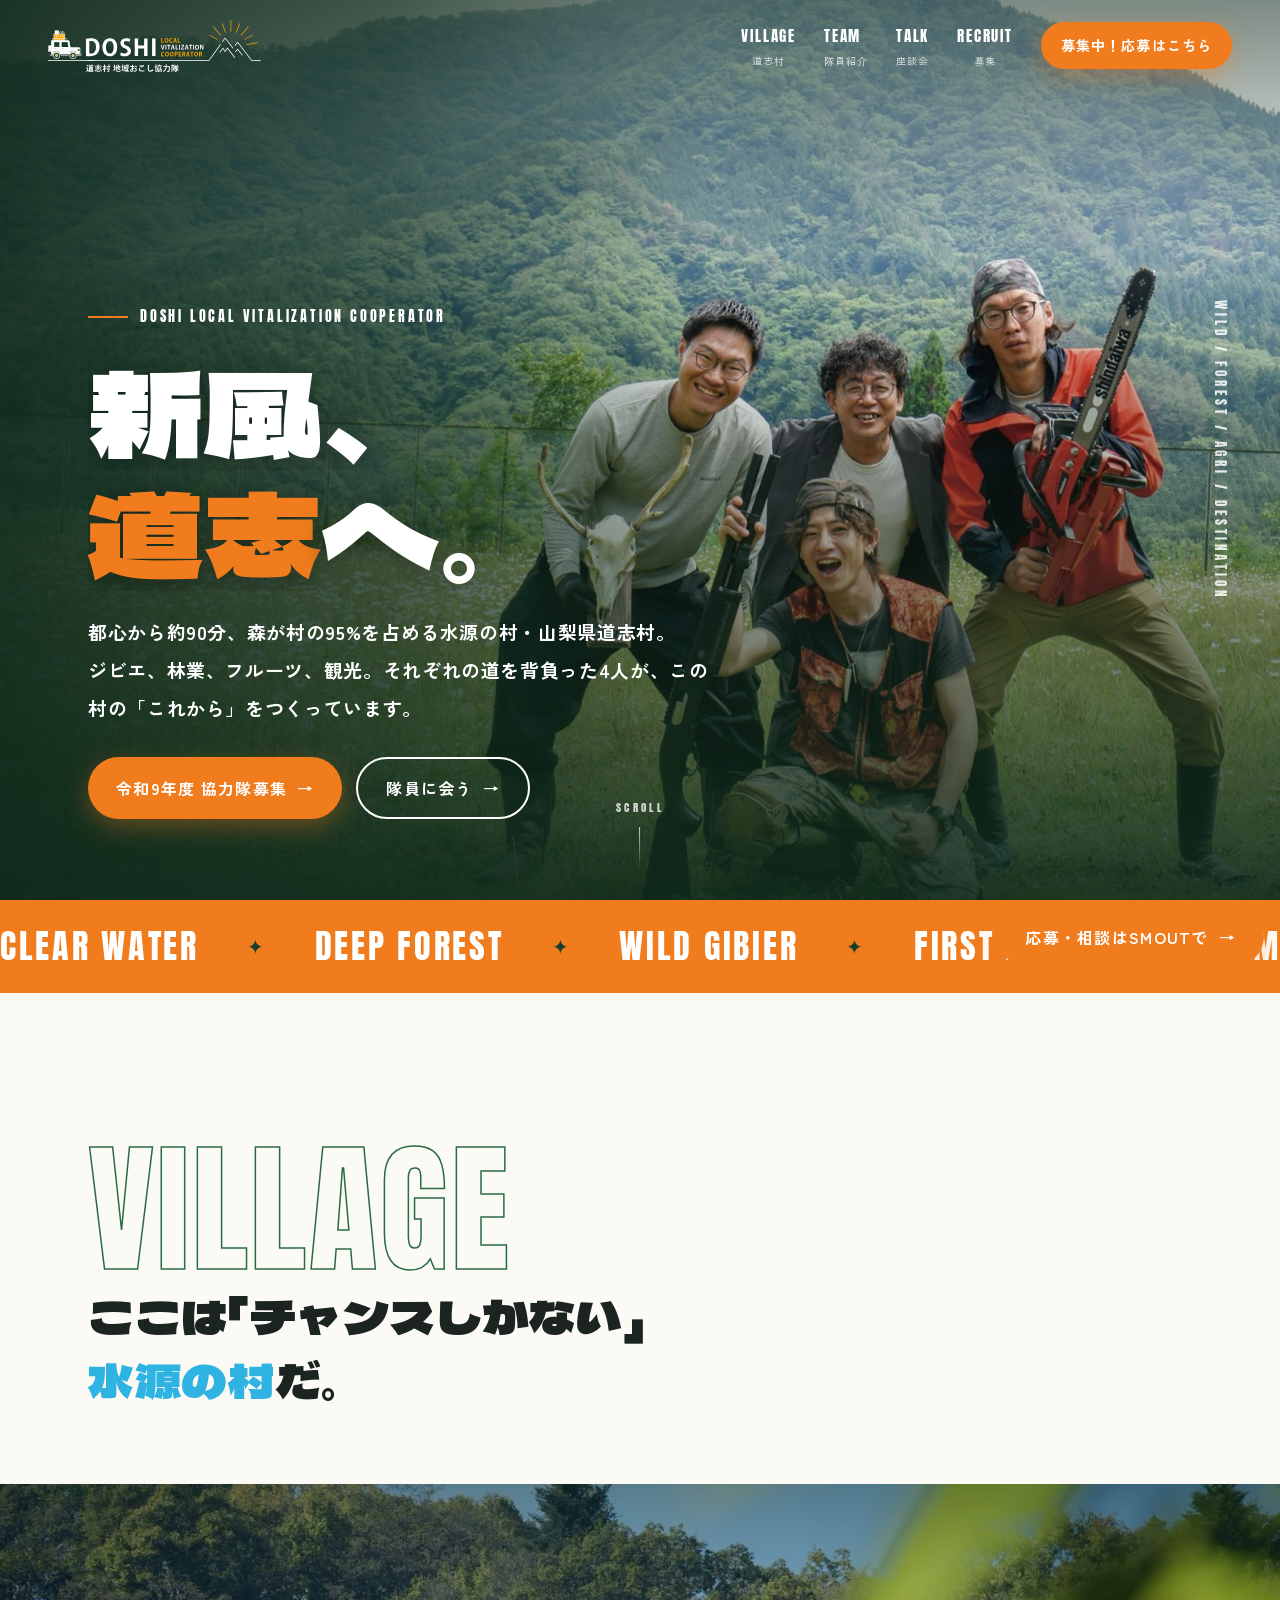
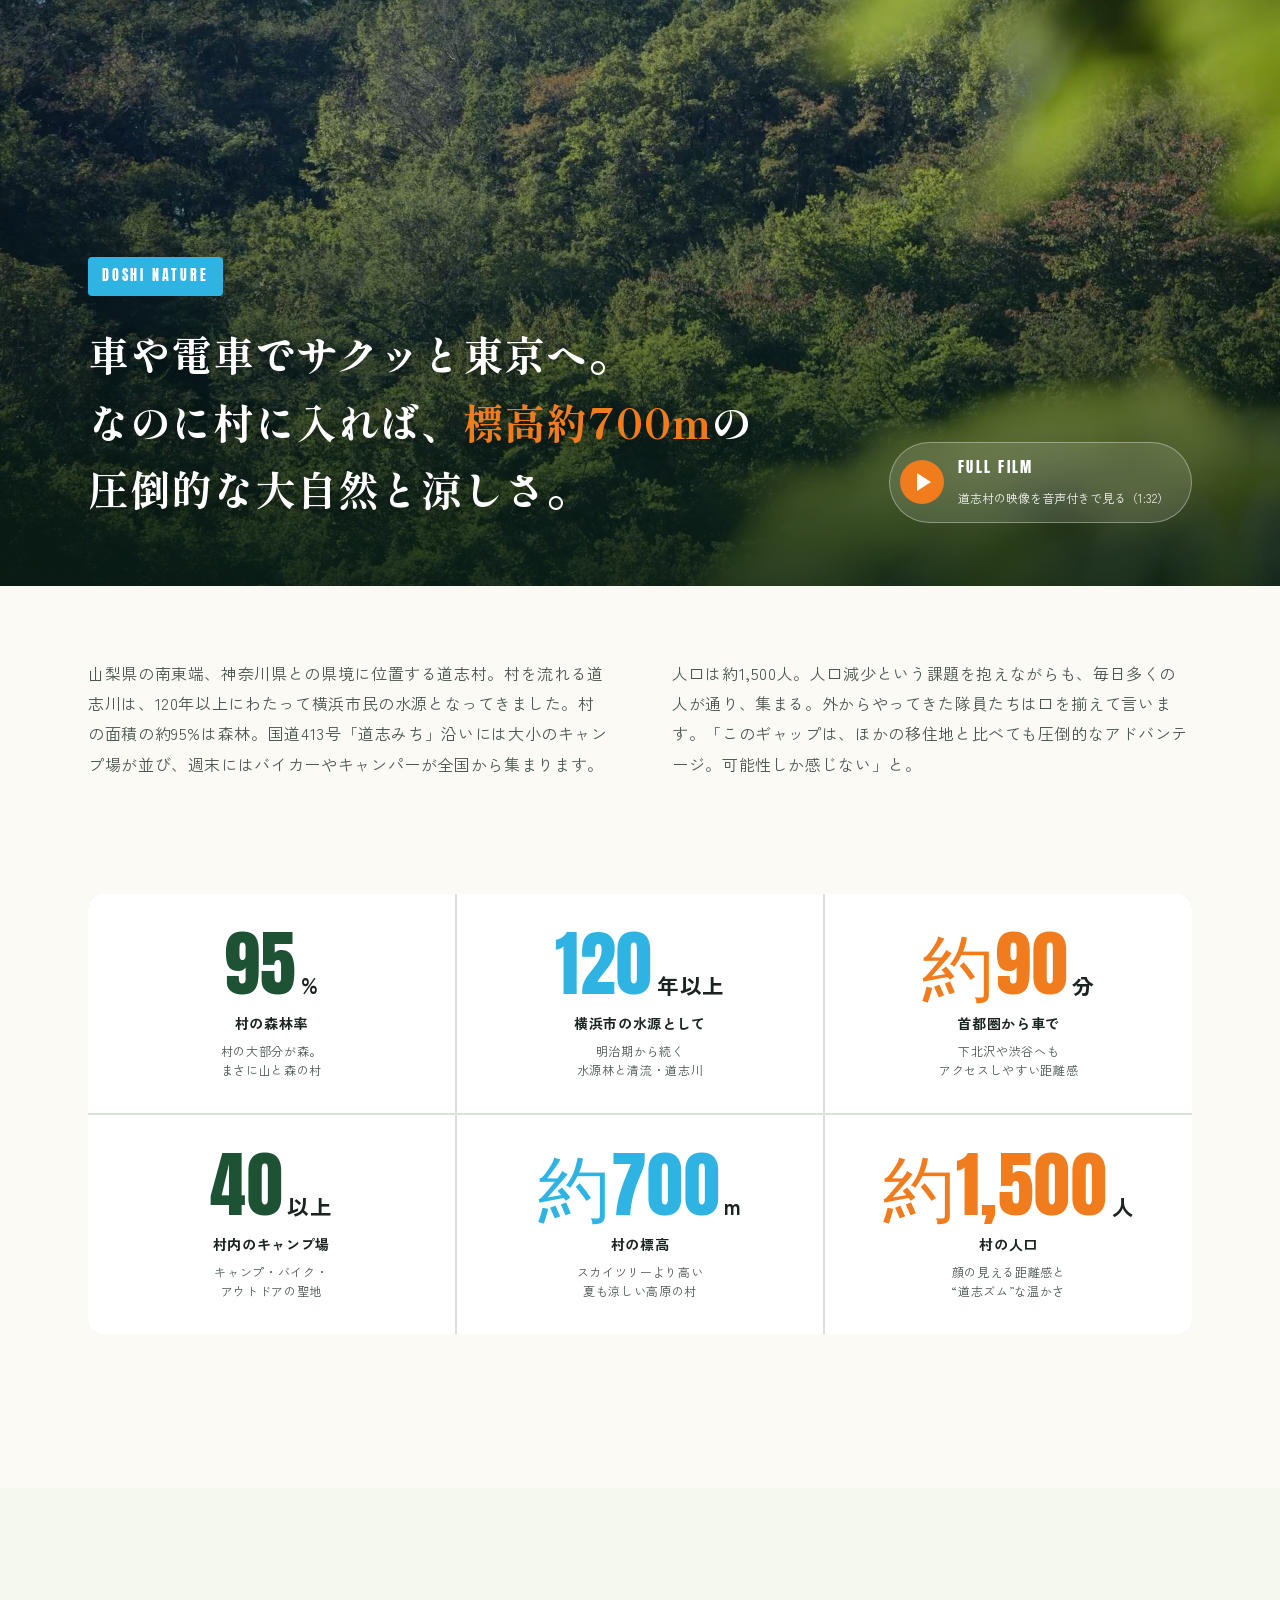
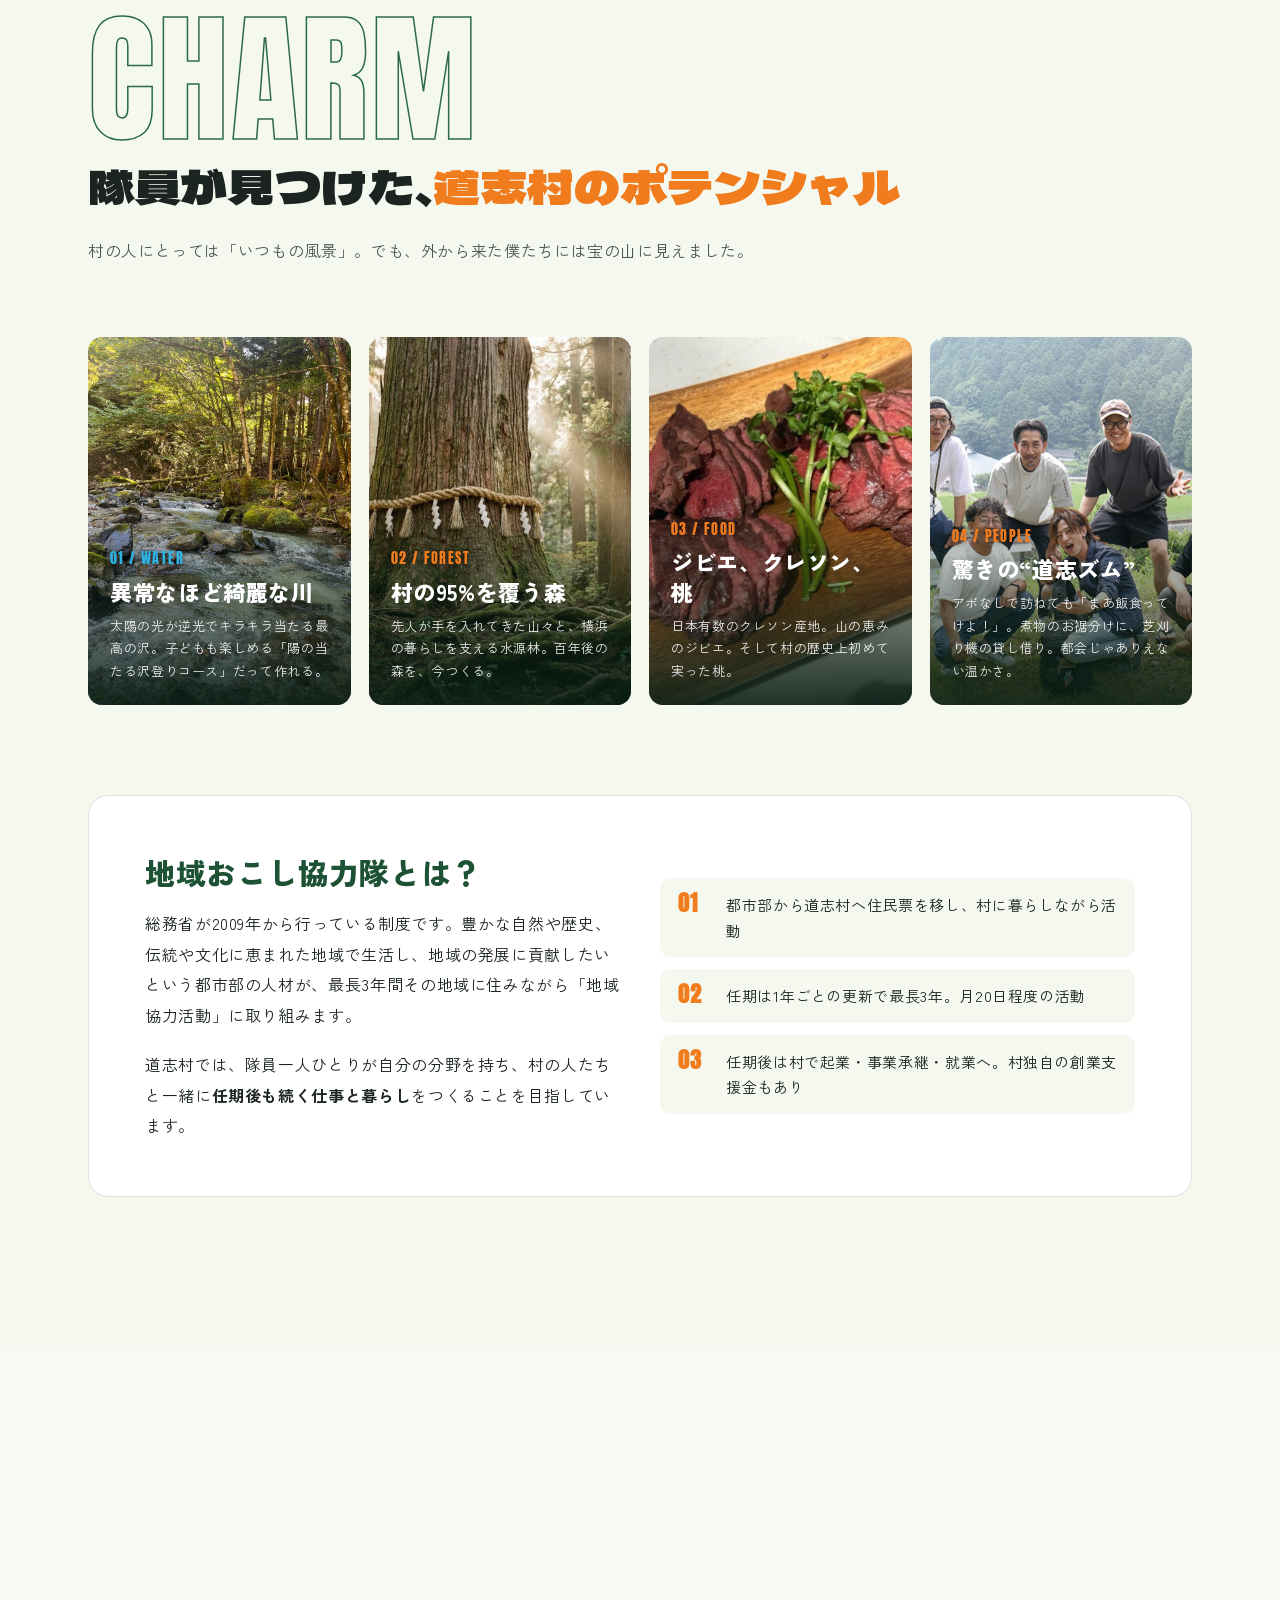
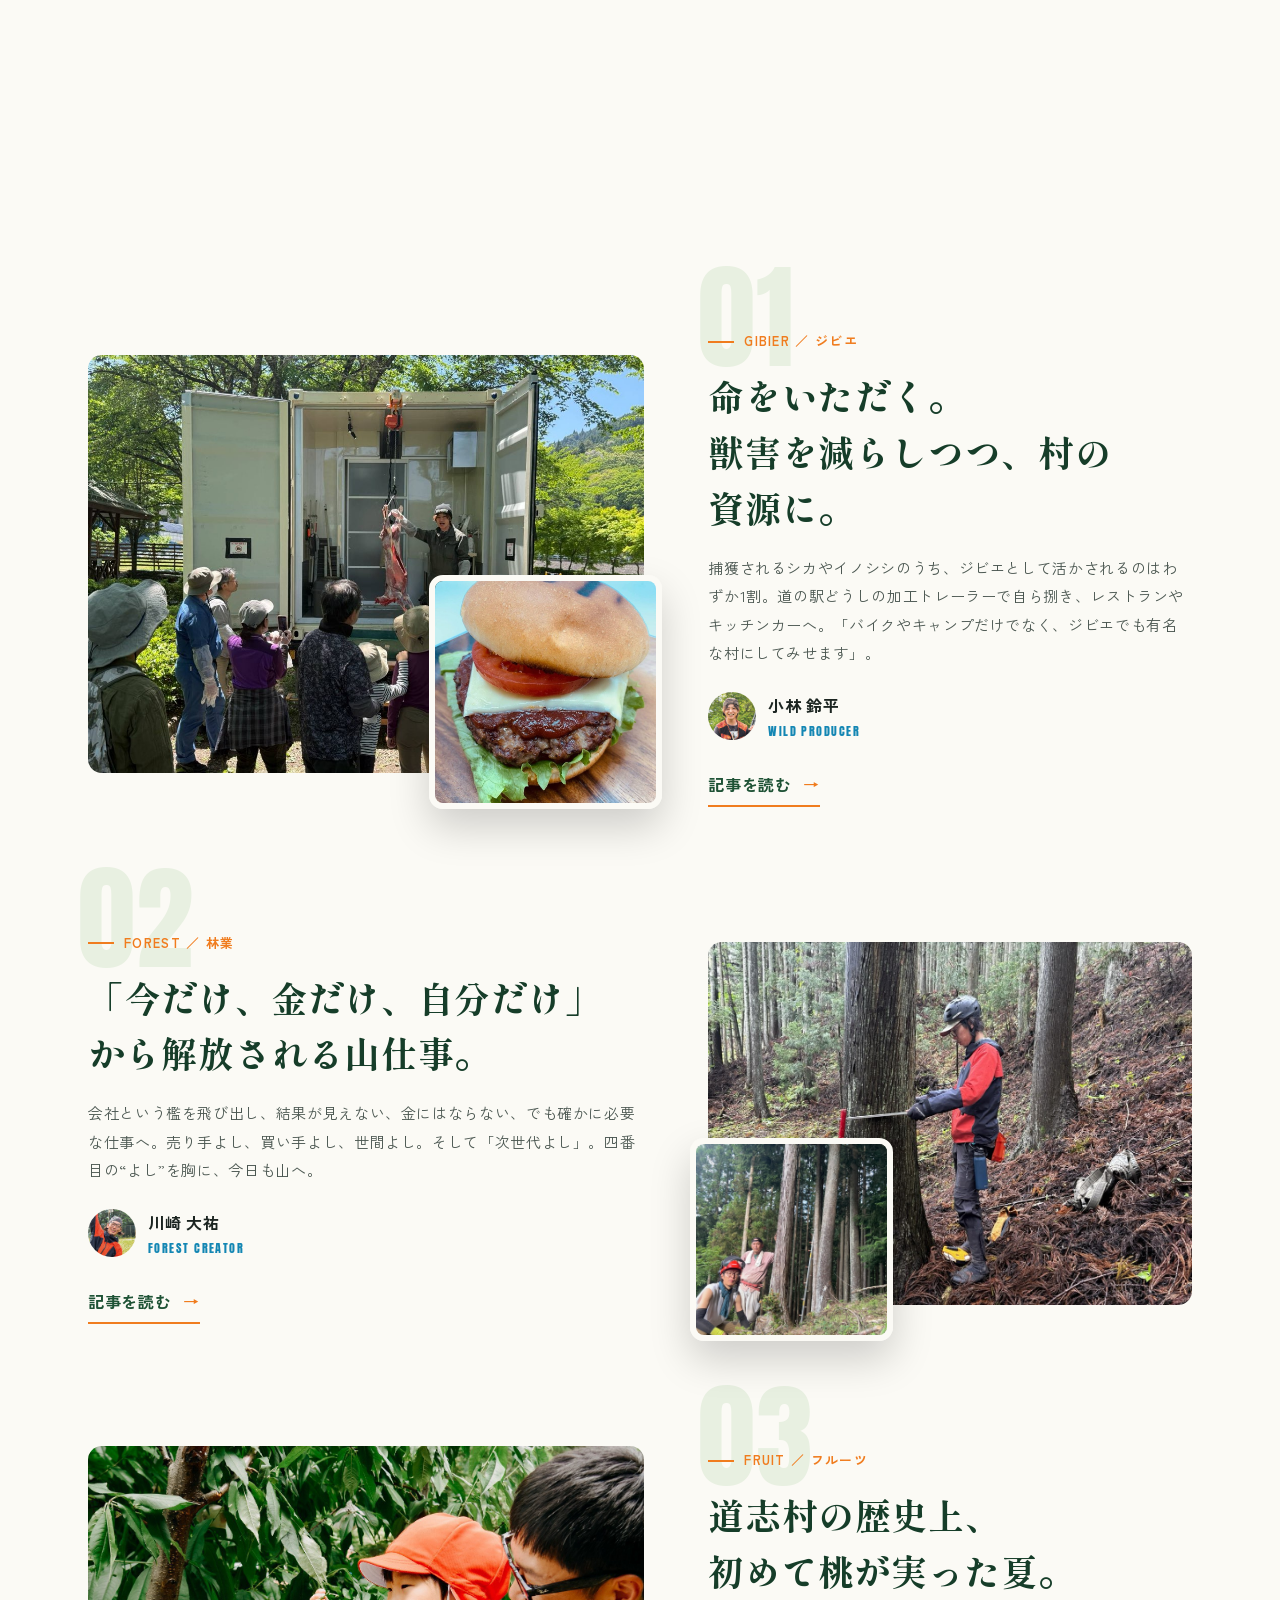
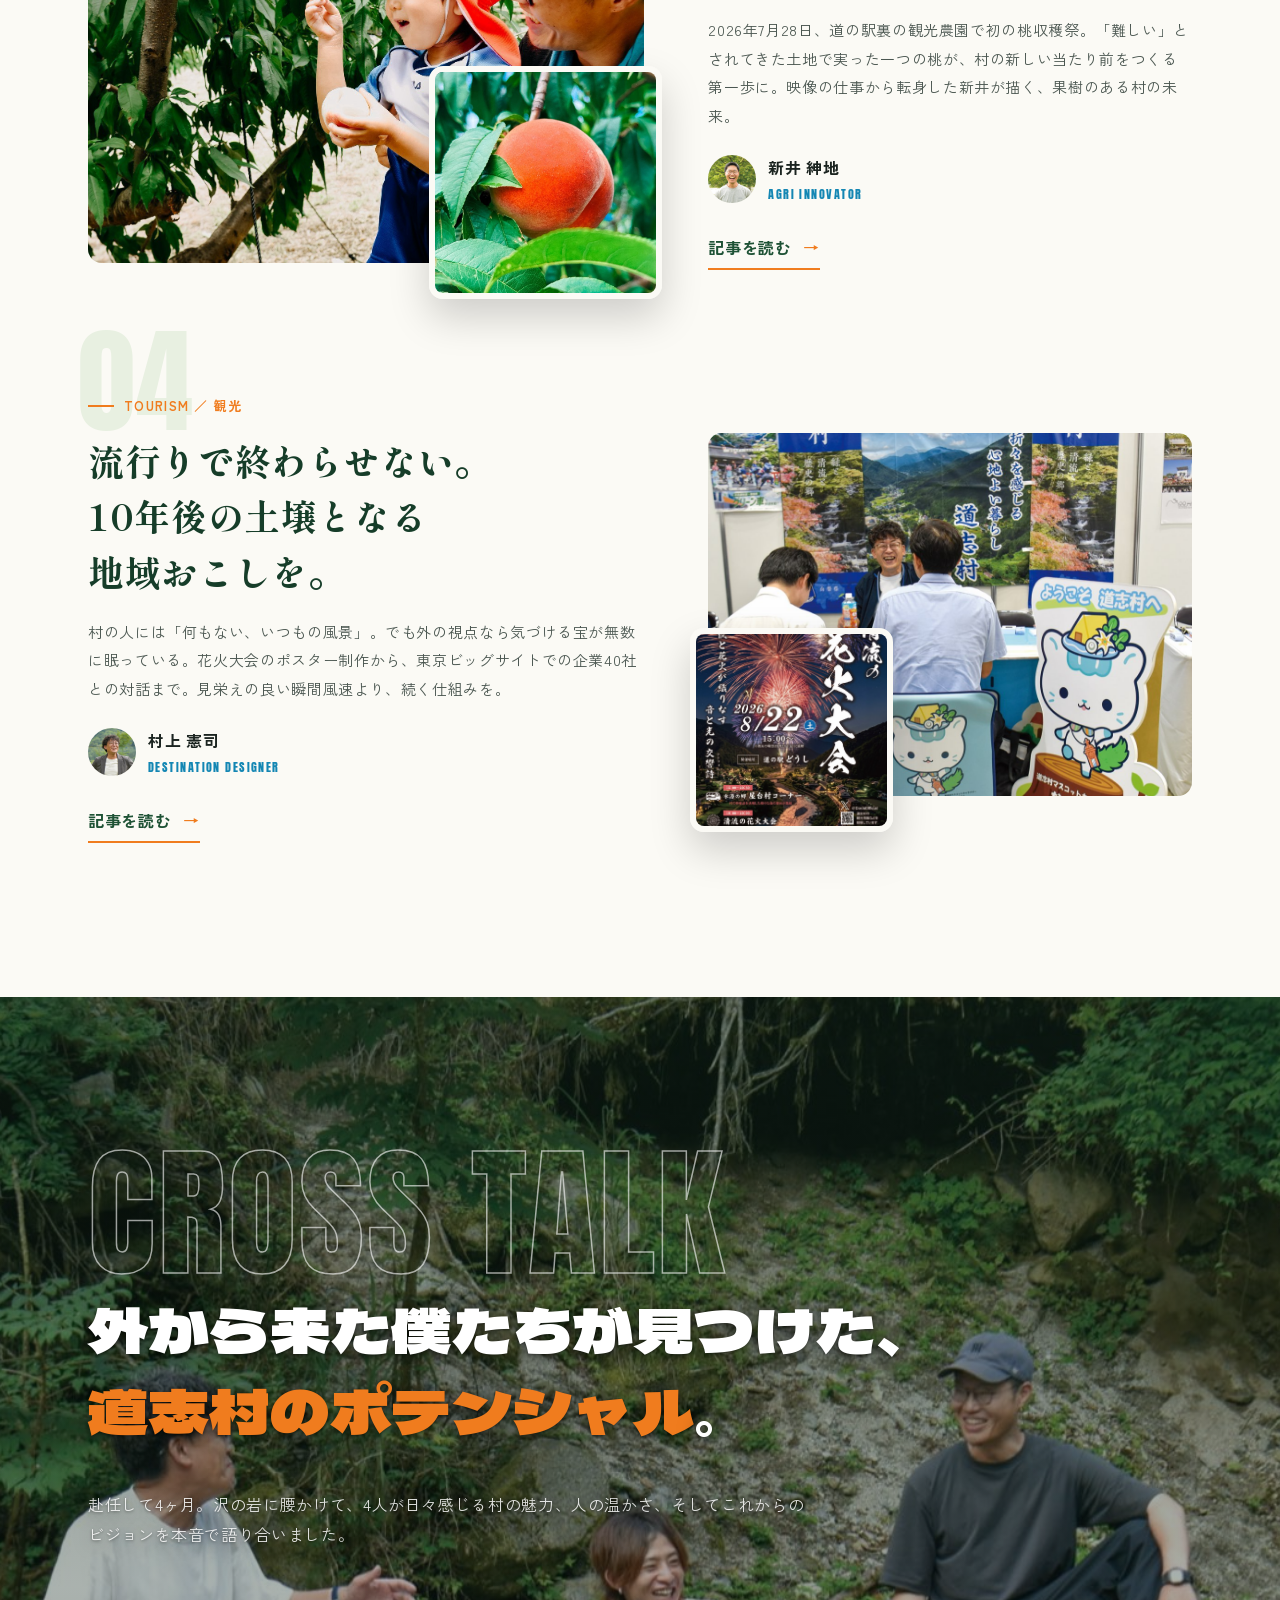
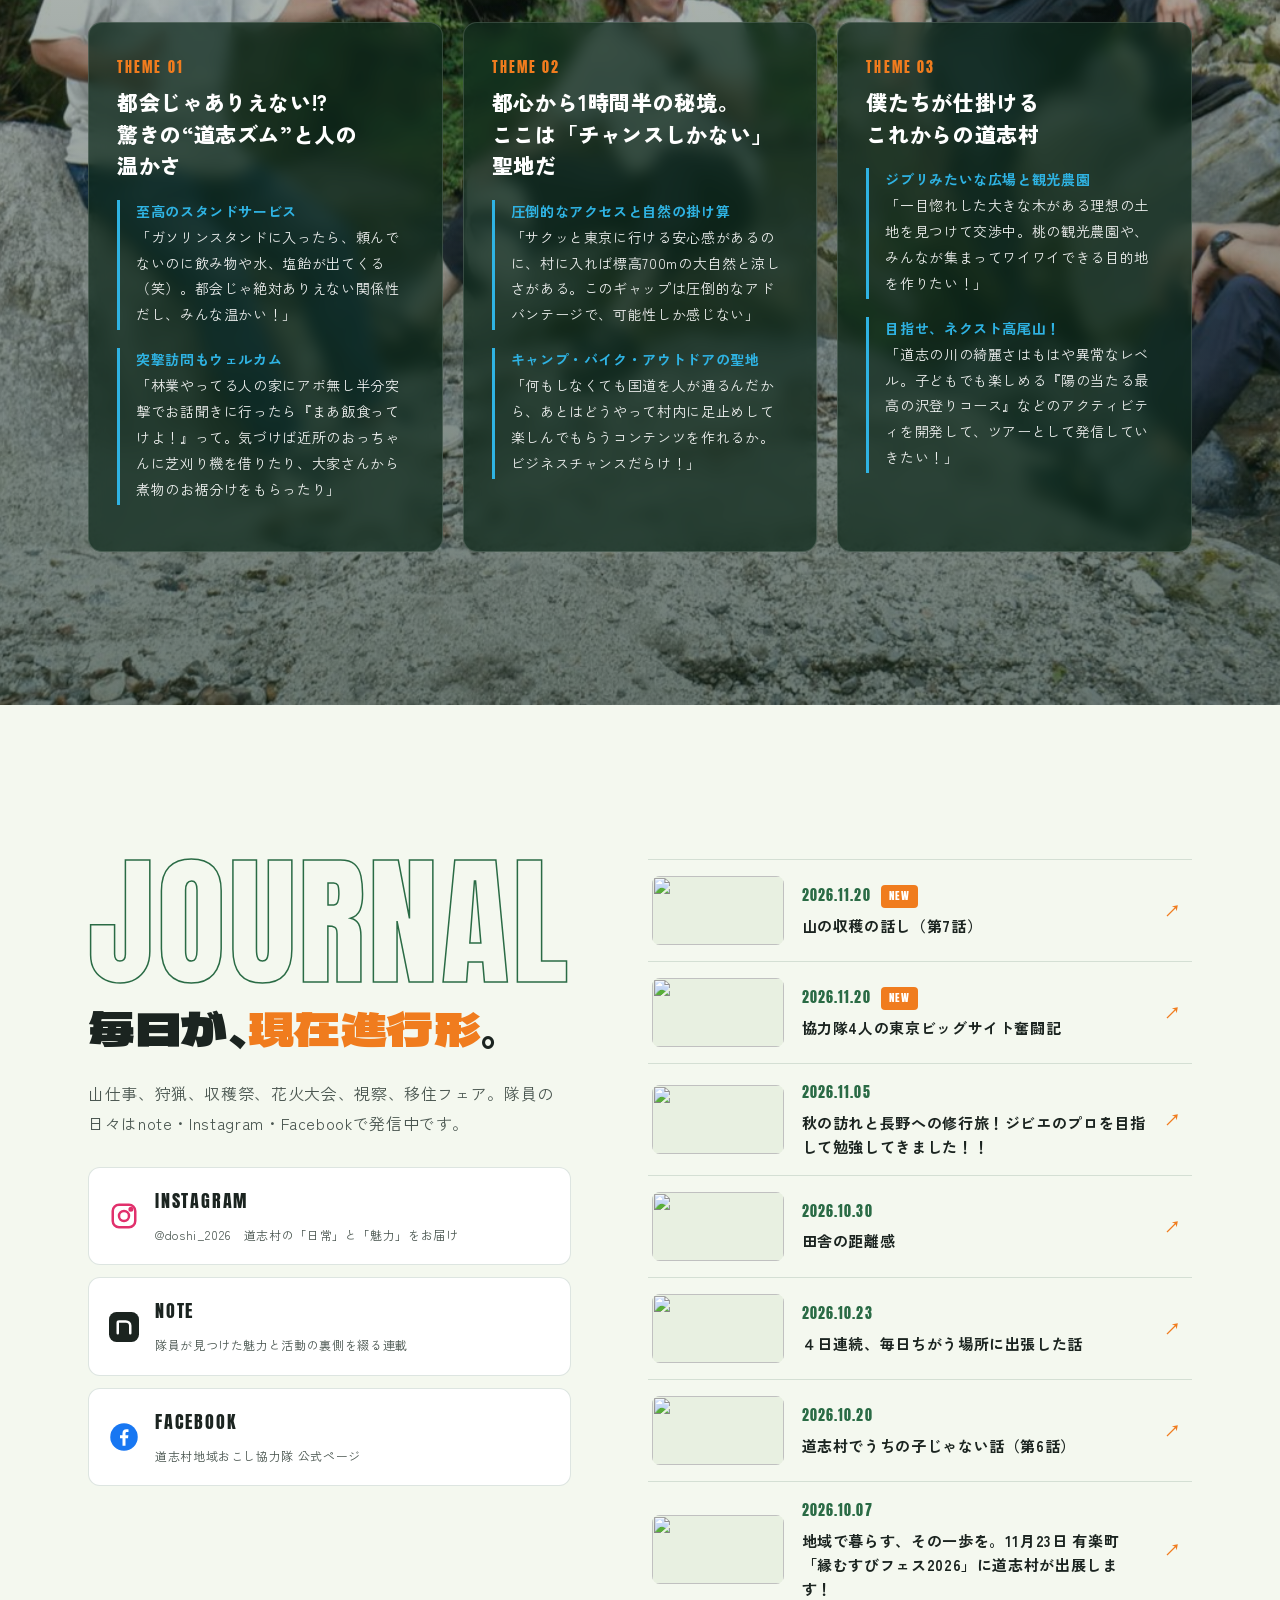
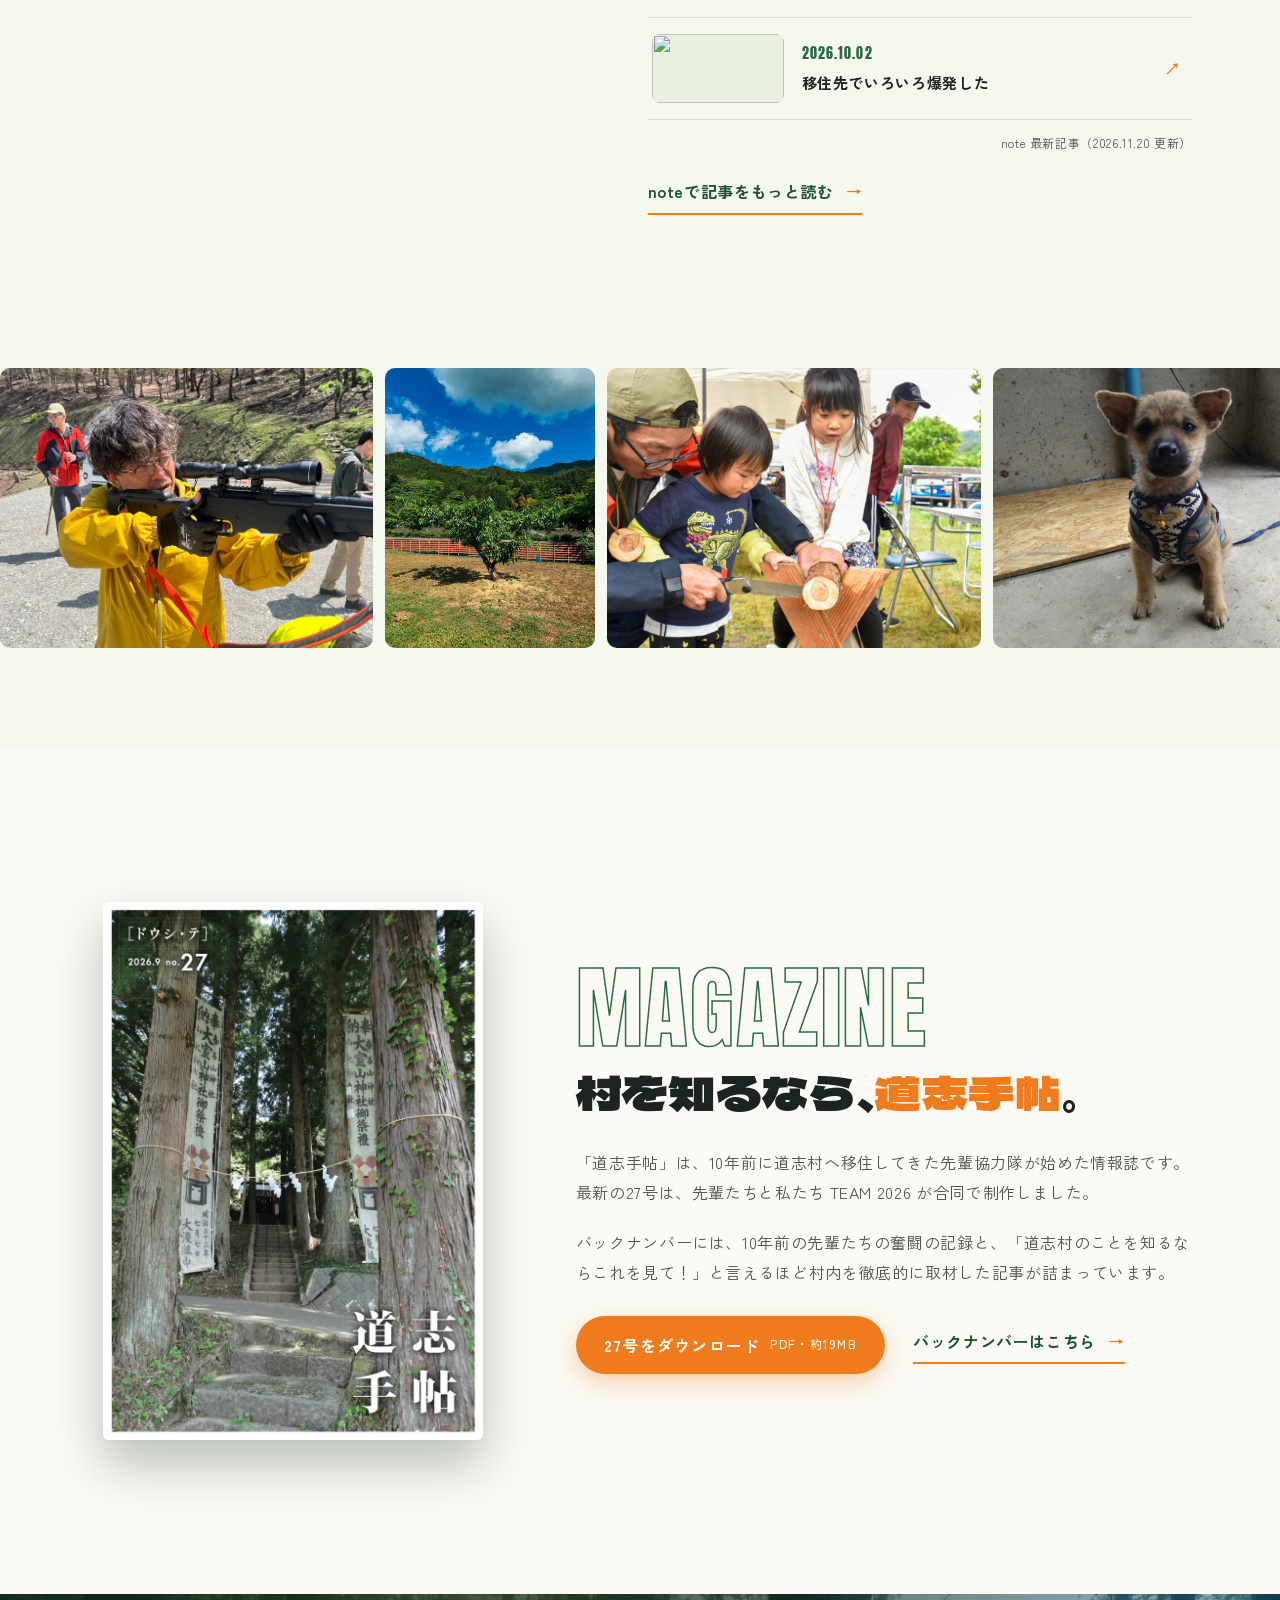
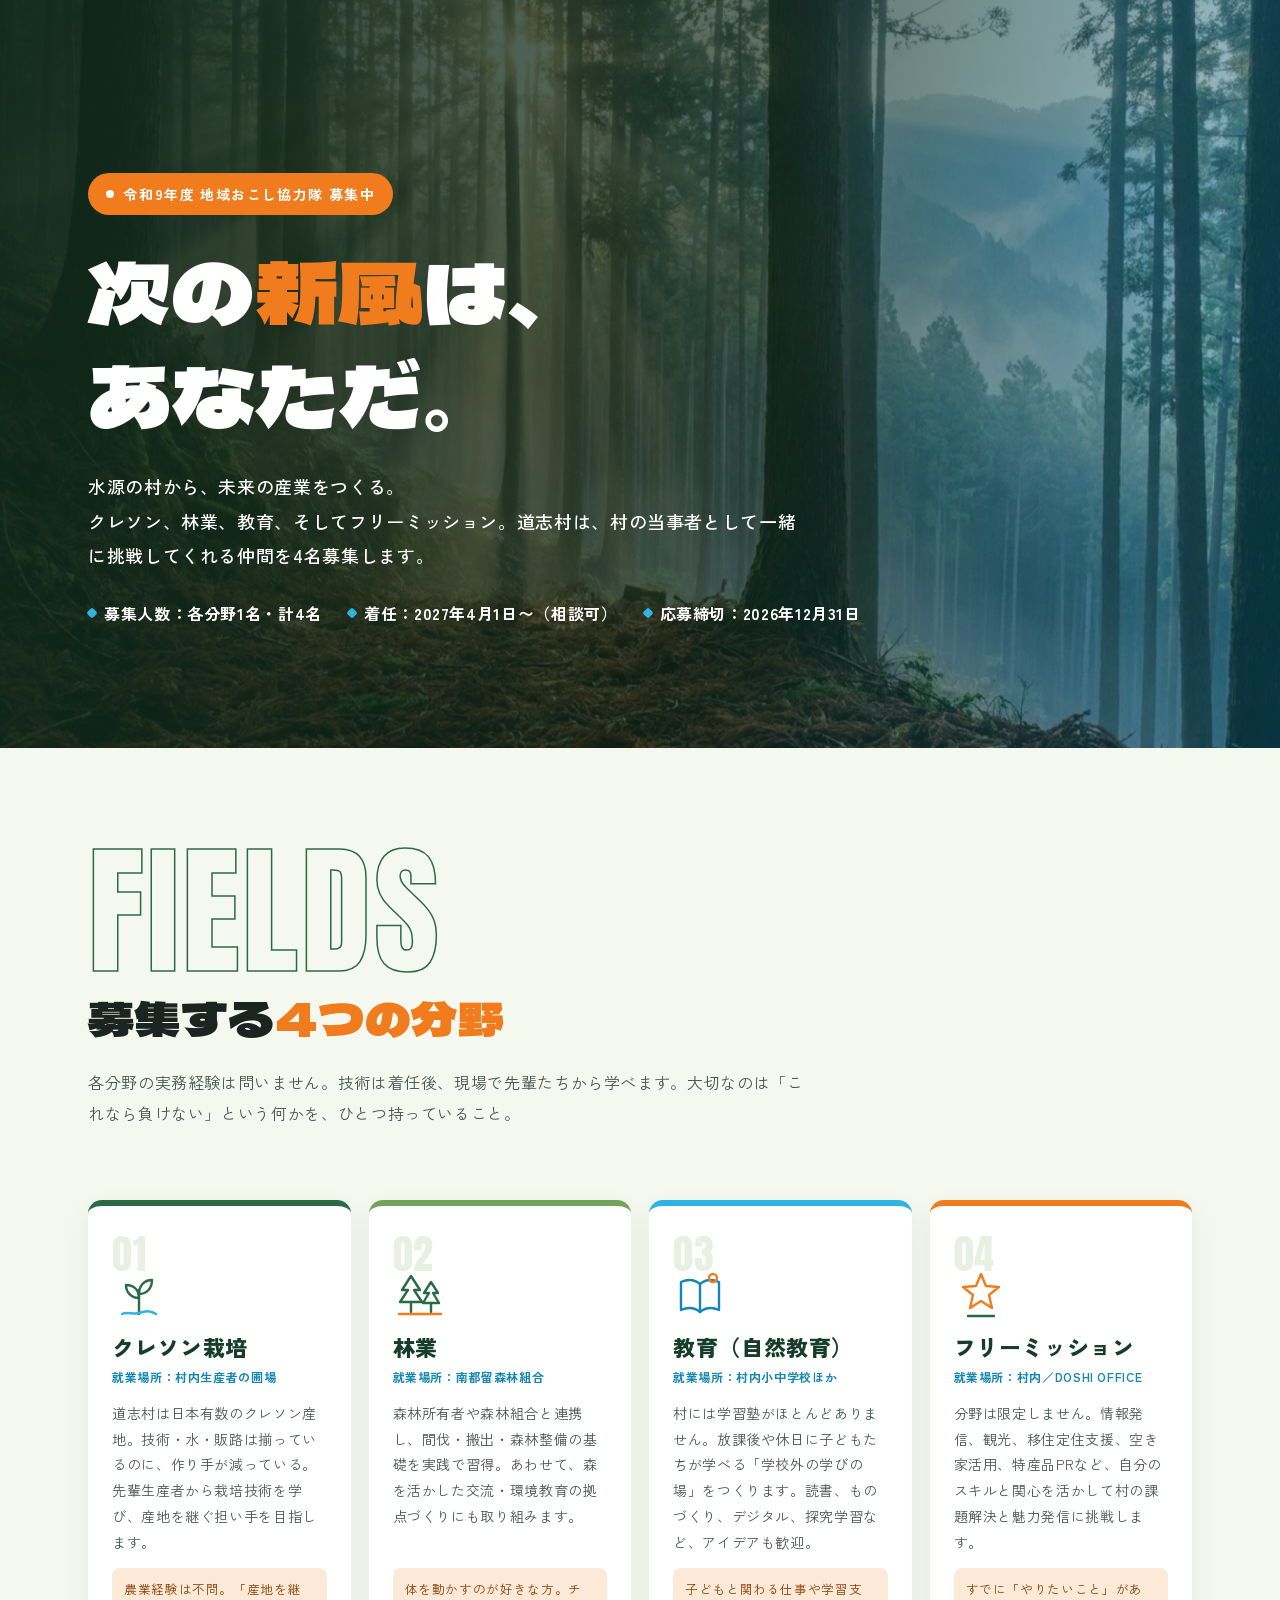
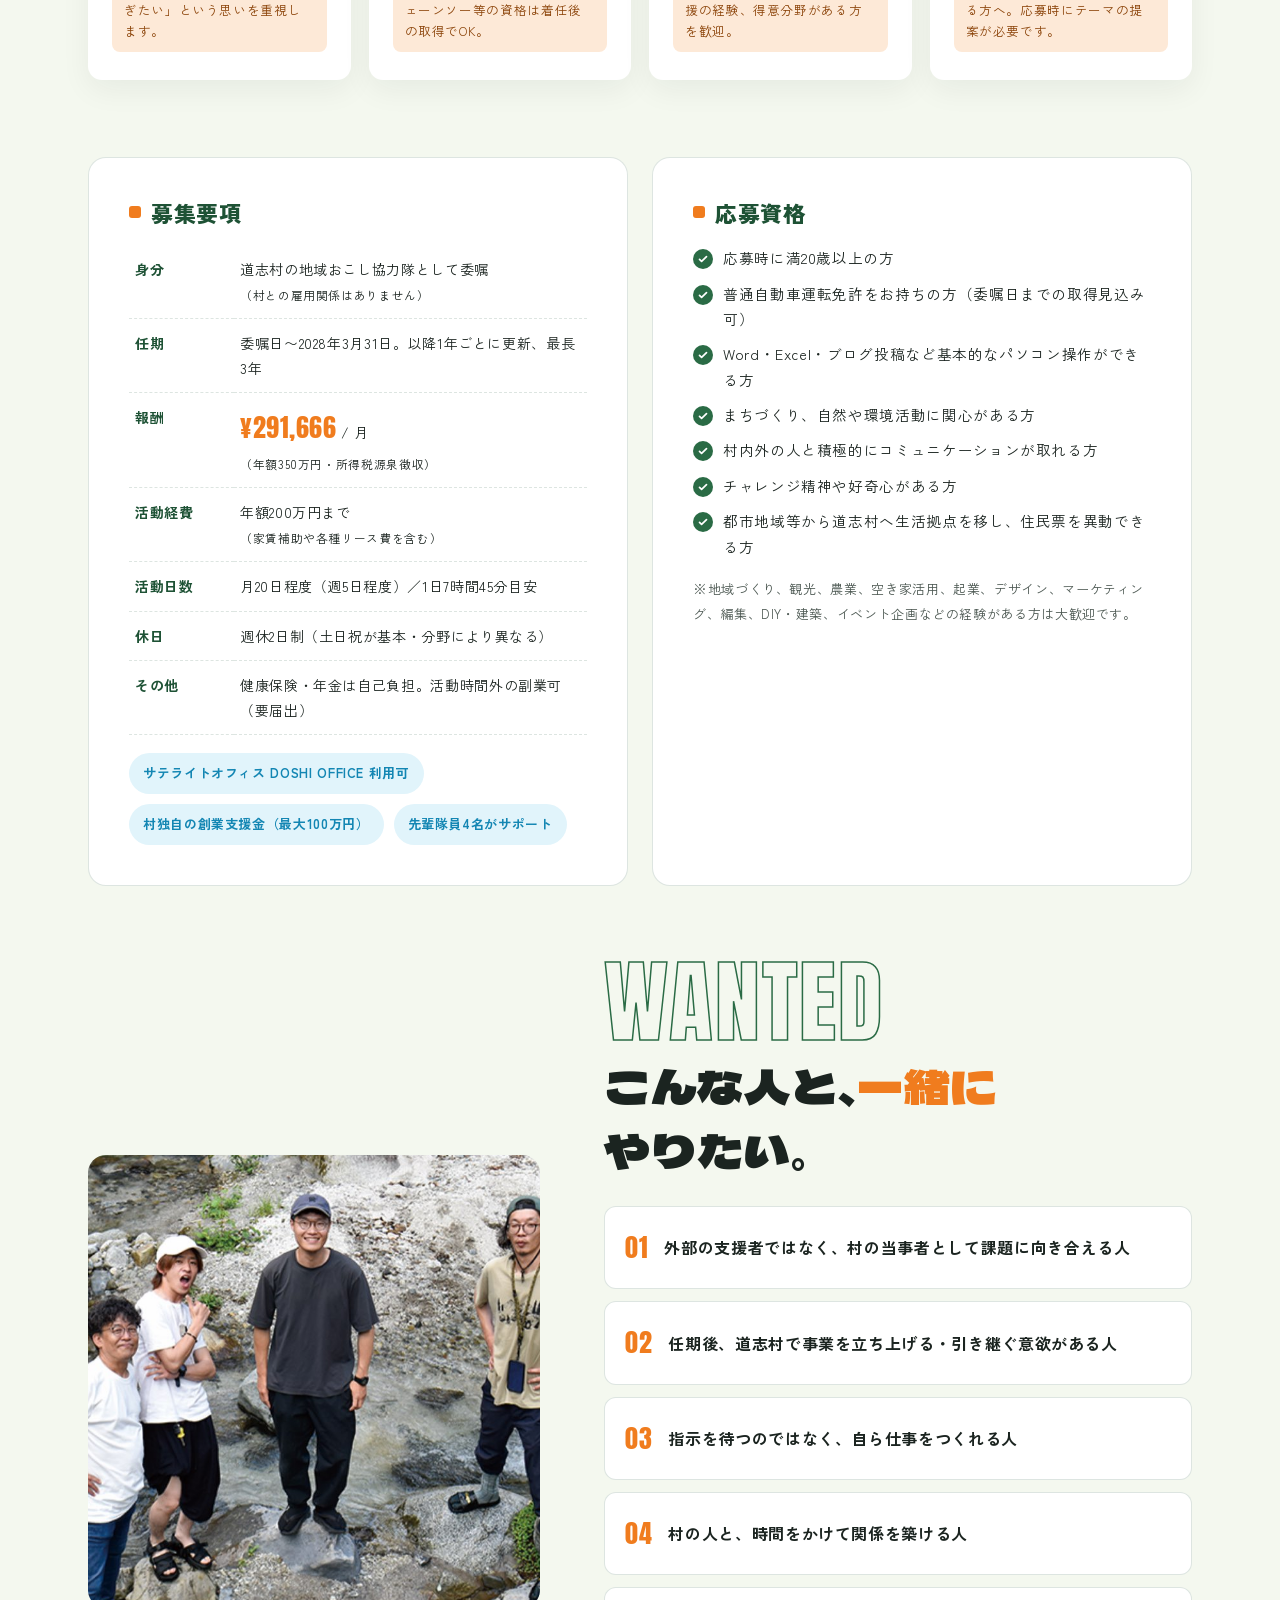
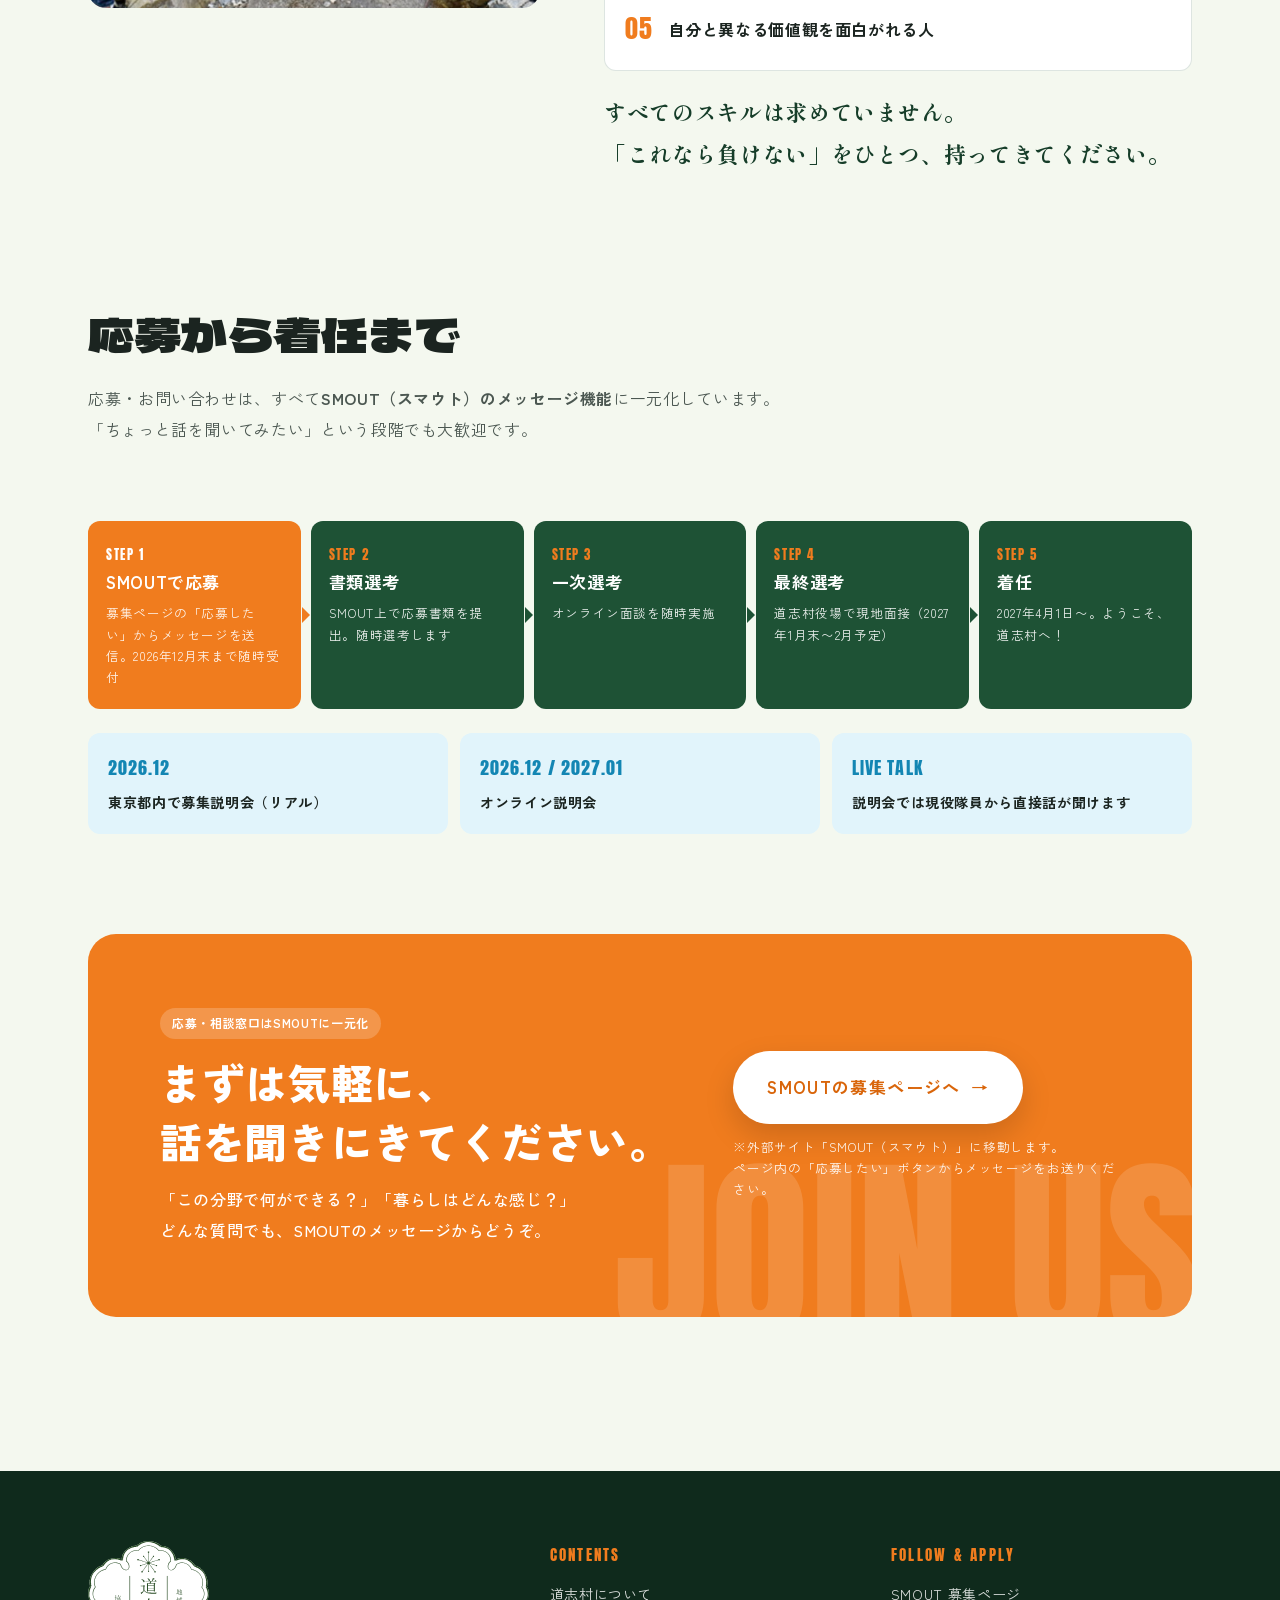
==== commit d1eb466f: "note の新着記事を反映" ====
--- a/index.html
+++ b/index.html
@@ -274,16 +274,16 @@
         <div class="journal-feed reveal reveal-d1">
           <!-- NOTE-FEED:START（この間は tools/update-note.rb で自動生成されます。直接編集しないでください） -->
           <ul class="journal-list">
+            <li><a href="https://note.com/doshi_2026/n/nc728fae6c974" target="_blank" rel="noopener"><span class="thumb"><img loading="lazy" src="https://assets.st-note.com/production/uploads/images/338445059/rectangle_large_type_2_064bd0f07c3eacb91c9bcd9df6a25624.jpeg?width=800" alt=""></span><span class="body"><time datetime="2026-11-20">2026.11.20</time><span class="new">NEW</span><span class="t">山の収穫の話し（第7話）</span></span></a></li>
+            <li><a href="https://note.com/doshi_2026/n/nb010487eb312" target="_blank" rel="noopener"><span class="thumb"><img loading="lazy" src="https://assets.st-note.com/production/uploads/images/338024947/rectangle_large_type_2_96e9949f4d1435185fbde9597b7ab78d.jpeg?width=800" alt=""></span><span class="body"><time datetime="2026-11-20">2026.11.20</time><span class="new">NEW</span><span class="t">協力隊4人の東京ビッグサイト奮闘記</span></span></a></li>
             <li><a href="https://note.com/doshi_2026/n/n0f54fbbc7a15" target="_blank" rel="noopener"><span class="thumb"><img loading="lazy" src="https://assets.st-note.com/production/uploads/images/322919702/rectangle_large_type_2_df4d659f45b2e7846d501c4cc01000a8.jpeg?width=800" alt=""></span><span class="body"><time datetime="2026-11-05">2026.11.05</time><span class="t">秋の訪れと長野への修行旅！ジビエのプロを目指して勉強してきました！！</span></span></a></li>
             <li><a href="https://note.com/doshi_2026/n/nbc95de6284f6" target="_blank" rel="noopener"><span class="thumb"><img loading="lazy" src="https://assets.st-note.com/production/uploads/images/330293560/rectangle_large_type_2_961ef98cdb9793288a65285cd15b106c.jpg?width=800" alt=""></span><span class="body"><time datetime="2026-10-30">2026.10.30</time><span class="t">田舎の距離感</span></span></a></li>
             <li><a href="https://note.com/doshi_2026/n/nd7a7268b39d7" target="_blank" rel="noopener"><span class="thumb"><img loading="lazy" src="https://assets.st-note.com/production/uploads/images/327243992/rectangle_large_type_2_6a64b4748ccf596bb4e971447a2e3b4c.jpeg?width=800" alt=""></span><span class="body"><time datetime="2026-10-23">2026.10.23</time><span class="t">４日連続、毎日ちがう場所に出張した話</span></span></a></li>
             <li><a href="https://note.com/doshi_2026/n/n2ce20823630e" target="_blank" rel="noopener"><span class="thumb"><img loading="lazy" src="https://assets.st-note.com/production/uploads/images/325470882/rectangle_large_type_2_f719d0649f6d775d5ddd9ad35d18acdb.jpeg?width=800" alt=""></span><span class="body"><time datetime="2026-10-20">2026.10.20</time><span class="t">道志村でうちの子じゃない話（第6話）</span></span></a></li>
             <li><a href="https://note.com/doshi_2026/n/n8841f41402af" target="_blank" rel="noopener"><span class="thumb"><img loading="lazy" src="https://assets.st-note.com/production/uploads/images/313157518/rectangle_large_type_2_cfd986d2303205e192b031636d0821bc.png?width=800" alt=""></span><span class="body"><time datetime="2026-10-07">2026.10.07</time><span class="t">地域で暮らす、その一歩を。11月23日 有楽町「縁むすびフェス2026」に道志村が出展します！</span></span></a></li>
             <li><a href="https://note.com/doshi_2026/n/n20be54015f2c" target="_blank" rel="noopener"><span class="thumb"><img loading="lazy" src="https://assets.st-note.com/production/uploads/images/319886203/rectangle_large_type_2_867bf6ef1c52dbf6e624373a2ba7b5e0.jpg?width=800" alt=""></span><span class="body"><time datetime="2026-10-02">2026.10.02</time><span class="t">移住先でいろいろ爆発した</span></span></a></li>
-            <li><a href="https://note.com/doshi_2026/n/n649fa82d39f6" target="_blank" rel="noopener"><span class="thumb"><img loading="lazy" src="https://assets.st-note.com/production/uploads/images/312802881/rectangle_large_type_2_3e4e728afd0243143c228cfda01c9fba.png?width=800" alt=""></span><span class="body"><time datetime="2026-09-30">2026.09.30</time><span class="t">道志村で暮らす、働く。11月14日・15日 JOIN移住・交流＆地域おこしフェアに出展します！</span></span></a></li>
-            <li><a href="https://note.com/doshi_2026/n/n1f165eab5445" target="_blank" rel="noopener"><span class="thumb"><img loading="lazy" src="https://assets.st-note.com/production/uploads/images/316968225/rectangle_large_type_2_419ce05f6d52e46075e495dbfb9fd11d.jpeg?width=800" alt=""></span><span class="body"><time datetime="2026-09-25">2026.09.25</time><span class="t">夏の思い出〜山間に響く大迫力の音と光。「第9回 水源の郷道志 清流の花火大会」を振り返って</span></span></a></li>
           </ul>
-          <p class="journal-updated">note 最新記事（2026.11.13 更新）</p>
+          <p class="journal-updated">note 最新記事（2026.11.20 更新）</p>
           <!-- NOTE-FEED:END -->
           <a class="link-arrow" href="https://note.com/doshi_2026" target="_blank" rel="noopener">noteで記事をもっと読む</a>
         </div>
